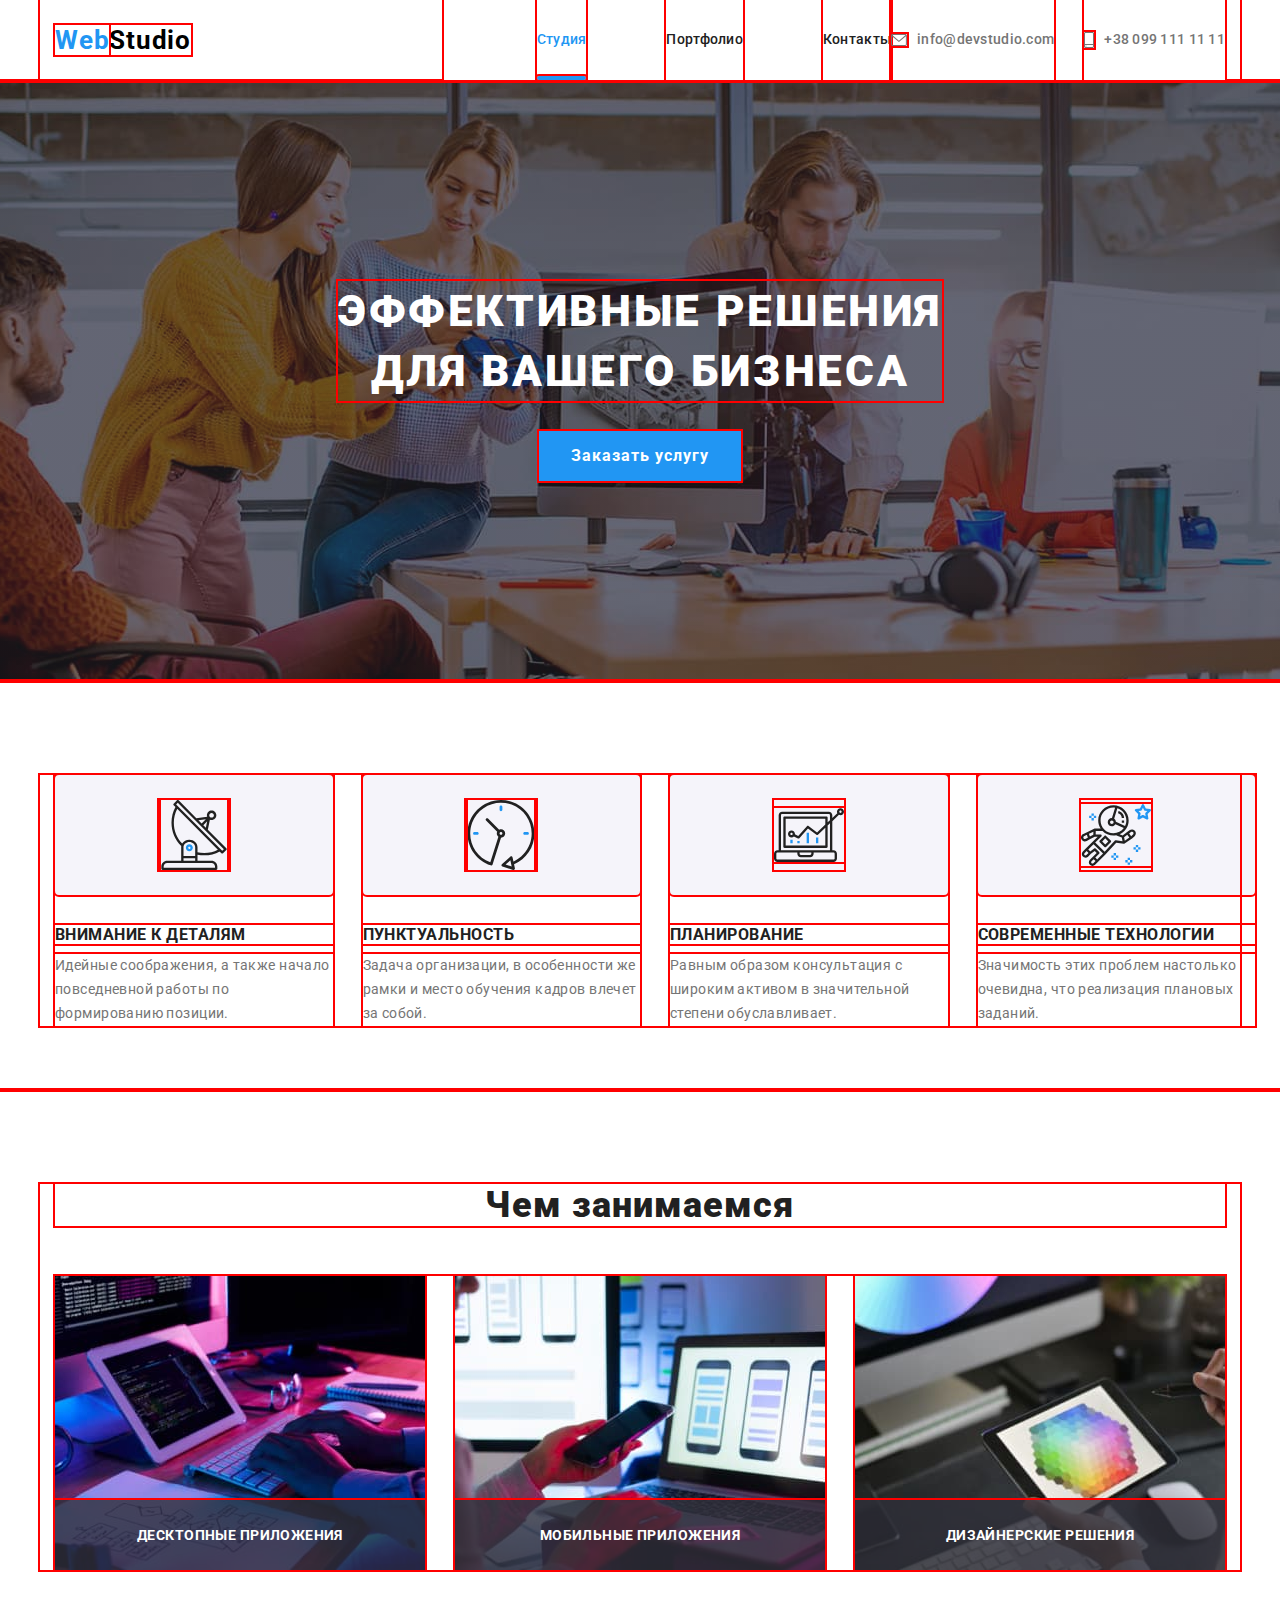
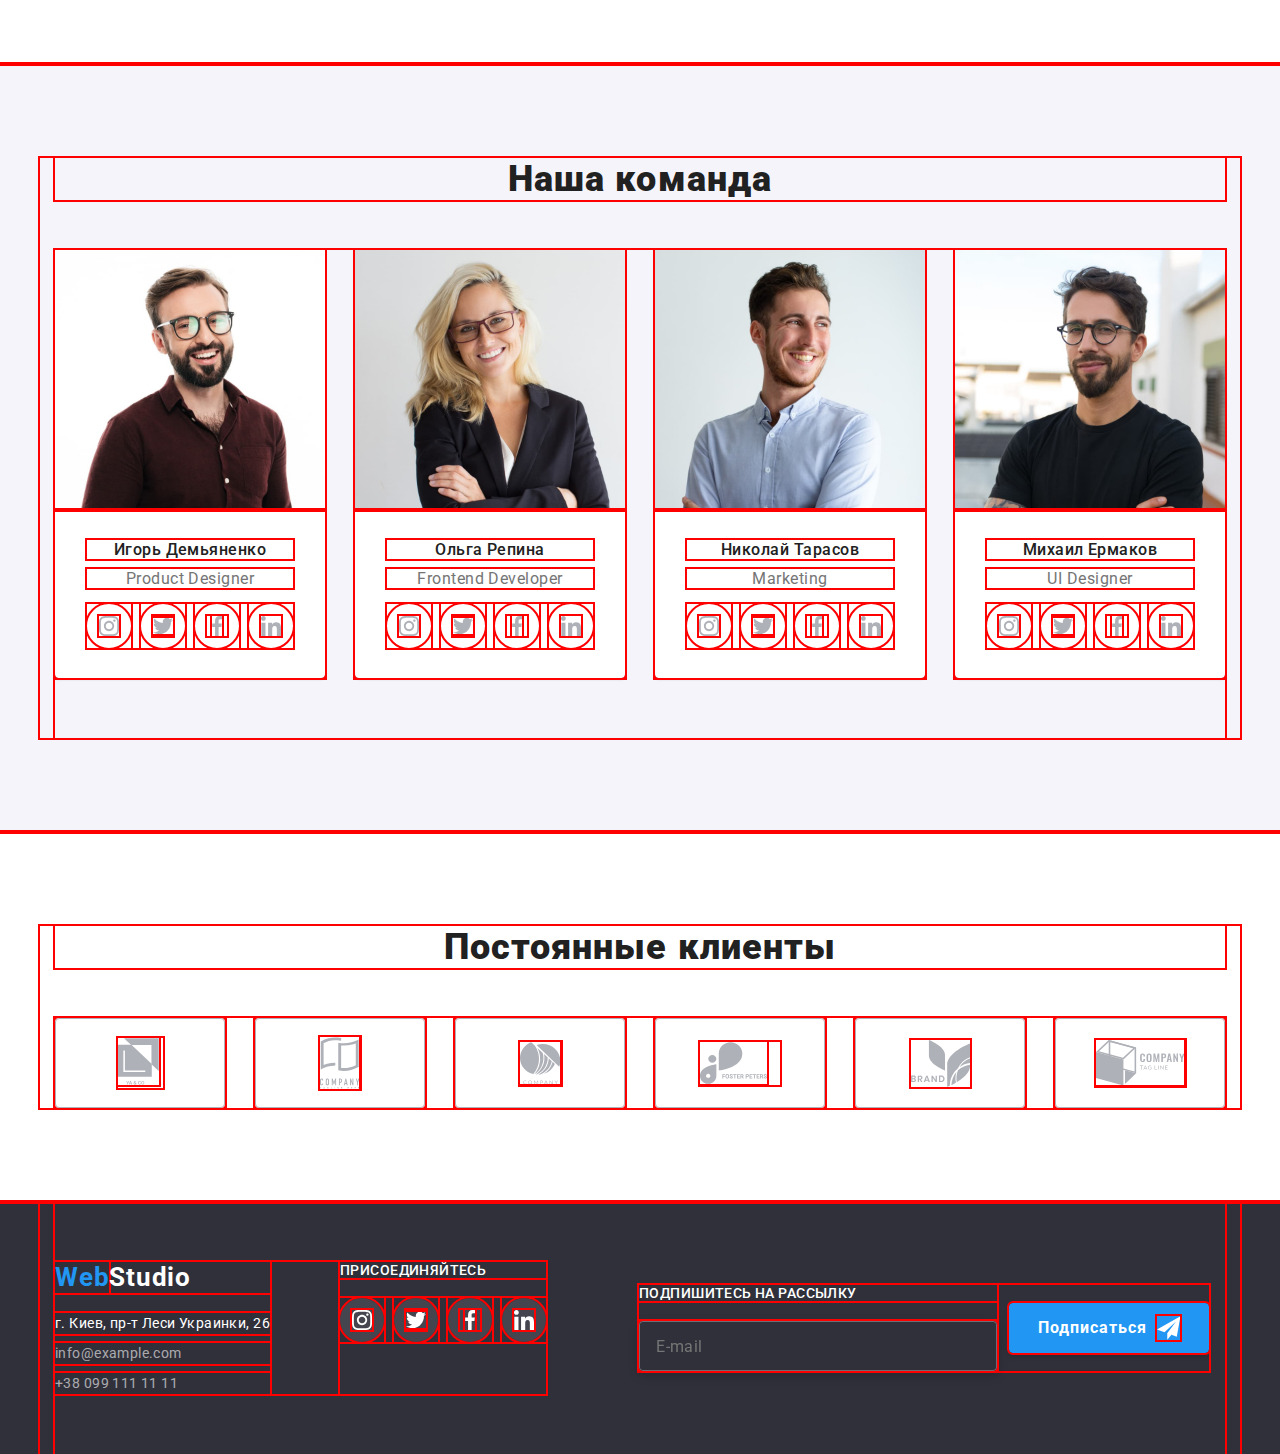
==== index.html @ 327e0f79 "добавляет разметку" ====
<!DOCTYPE html>
<html lang="ru">

<head>
    <meta charset="UTF-8" />
    <meta name="viewport" content="width=device-width, initial-scale=1.0" />
    <title lang="en">WebStudio</title>
    <link href="https://fonts.googleapis.com/css2?family=Roboto:wght@400;500;700;900&display=swap" rel="stylesheet">
    <link rel="stylesheet" href="https://cdnjs.cloudflare.com/ajax/libs/modern-normalize/1.0.0/modern-normalize.min.css">
    <link rel="stylesheet" href="./css/main.min.css">
</head>
 
<body>
    <!--шапка-->
    <header class="header">
            <nav class="container header-container">
                <a href="./index.html" class="link-logo"><span>Web</span>Studio</a>
                <button type="button" class="menu-button is-open" 
                aria-expanded="false" 
                aria-controls="header-menu" 
                data-menu-button >
                    <svg width="40" height="40" aria-label="Переключатель мобильного меню">               
                        <use class="icon-close" href="./images/sprite.svg#icon-close"></use>
                        <use class="icon-menu" href="./images/sprite.svg#icon-menu"></use>
                    </svg>  
                    
                </button>
                <div class="header-menu is-open" id="header-menu" data-menu>
                    <ul class="list menu site-nav">
                        <li class="menu-item"><a href="./index.html" class=" link  link-current">Студия</a></li>
                        <li class="menu-item"><a href="./portfolio.html" class="link menu-link">Портфолио</a></li>
                        <li class="menu-item"><a href="#contacts" class="link menu-link ">Контакты</a></li>
                    </ul>
                    
                    <ul class="list menu contacts-top">
                        <li class="menu-item">
                            <a href="mailto:info@devstudio.com" class="link menu-link link-contacts">
                                <svg class="svg-item" width="16" height="12">
                                    <use href="./images/sprite.svg#icon-envelope"></use>
                                </svg>
                                info@devstudio.com
                            </a>
                        </li>
                        <li class="menu-item">
                            <a href="tel:380991111111" class="link menu-link link-contacts">
                                <svg class="svg-item" width="10" height="16">
                                    <use href="./images/sprite.svg#icon-smartphone"></use>
                                </svg>
                                +38 099 111 11 11
                            </a>
                        </li>
                    </ul>
                </div>           
            </nav>        
   </header>

    <main>
        <!--герой-->
        
        <section class="hero overlay">
            <div class="container hero-box ">
                <h1 class="page-title no-margin">Эффективные решения <br />для вашего бизнеса</h1>
                <button  class="main-btn" type="button" data-modal-open>Заказать услугу</button>
            </div>    
        </section>
        

        <!--особенности-->
        <section class="benefits">
            <div class="container">
                <h2 class="visually-hidden">Преимущества</h2>
                <ul class="list menu-benefits ">
                    <li class="item">
                        <div class="icon">
                            <svg class="svg-item">
                                <use href="./images/sprite.svg#icon-antenna"></use>
                            </svg>
                        </div>
                        <h3 class="p-title no-margin">Внимание к деталям</h3>
                        <p class="text">
                            Идейные соображения, а также начало повседневной работы по
                            формированию позиции.
                        </p>
                    </li>
                    <li class="item">
                        <div class="icon">
                            <svg class="svg-item">
                                <use href="./images/sprite.svg#icon-clock"></use>
                            </svg>
                        </div>
                        <h3  class="p-title no-margin">Пунктуальность</h3>
                        <p class="text no-margin">
                            Задача организации, в особенности же рамки и место обучения кадров
                            влечет за собой.
                        </p>
                    </li>
                    <li class="item">
                        <div class="icon">
                            <svg class="svg-item">
                                <use href="./images/sprite.svg#icon-diagram"></use>
                            </svg>
                        </div>
                        <h3  class="p-title no-margin">Планирование</h3>
                        <p class="text no-margin">
                            Равным образом консультация с широким активом в значительной
                            степени обуславливает.
                        </p>
                    </li>
                    <li class="item">
                        <div class="icon">
                        <svg class="svg-item" width="70" height="70">
                            <use href="./images/sprite.svg#icon-astronaut"></use>
                        </svg>
                        </div>
                        <h3 class="p-title no-margin">Современные технологии</h3>
                        <p class="text no-margin">
                            Значимость этих проблем настолько очевидна, что реализация
                            плановых заданий.
                        </p>
                    </li>
                </ul>
            </div>
        </section>

        <!--Чем занимаемся-->
        <section class="about">
            <div class="container">
                <h2  class="section-tittle no-margin">Чем занимаемся</h2>
                <ul class="list menu menu-offers">                   
                    <li class="item">
                         <a class="link" href="">
                            
                        <img 
                          srcset=
                            "./images/about/img1.jpg 1x, 
                            ./images/about/img1@2x.jpg 2x, 
                            ./images/about/img1@3x.jpg 3x"

                            src="./images/about/img1.jpg"
                            alt="В руках мобильный телефон"
                            width="370"
                        />
                        <p class="description">Десктопные приложения</p>
                    </a>
                    
                    </li>
                    <li class="item">
                       <a class="link" href="">
                        <img 
                        srcset=
                            "./images/about/img2.jpg 1x, 
                            ./images/about/img2@2x.jpg 2x, 
                            ./images/about/img2@3x.jpg 3x"

                            src="./images/about/img2.jpg"
                            alt="В руках планшет"
                            width="370"
                        
                       />
                        <p class="description">Мобильные приложения</p>
                    </a>
                     
                    </li>
                    <li class="item">
                        <a class="link" href="">
                        <img 
                        srcset=
                            "./images/about/img3.jpg 1x, 
                            ./images/about/img3@2x.jpg 2x, 
                            ./images/about/img3@3x.jpg 3x"

                            src="./images/about/img3.jpg"
                            alt="За клавиатурой"
                            width="370"
                     />
                        <p class="description">Дизайнерские решения</p>
                    </a>
                     
                    </li>
                </ul>
            </div>   
        </section>

        <!--Наша команда-->
        <section class="team">
            <div class="container">
                <h2 class="section-tittle no-margin">Наша команда</h2>
                <ul class="list menu-team">                   
                    <li class="team-card">
                        <img class="team-image"
                         srcset=
                            "./images/team/pd.jpg 1x, 
                            ./images/team/pd@2x.jpg 2x, 
                            ./images/team/pd@3x.jpg 3x"

                            src="./images/team/pd.jpg"
                            alt="Игорь Демьяненко"
                    
                        />
                        <div class="info">
                            <h3  class="p-title no-margin">Игорь Демьяненко</h3>
                            <p lang="en" class="text no-margin">Product Designer</p>
                            <ul class="social-list list">
                                <li class="item">
                                    <a class="link social-link light" href="https://www.instagram.com/" aria-label="Instagram">
                                        <span class="visually-hidden">Instagram</span>
                                        <svg class="social-icon">
                                            <use href="./images/sprite.svg#icon-instagram"></use>
                                        </svg>
                                    </a>
                                </li>
                                <li class="item">
                                    <a class="link social-link light" href="https://twitter.com/" aria-label="Twitter">
                                        <span class="visually-hidden">Twitter</span>
                                        <svg class="social-icon">
                                            <use href="./images/sprite.svg#icon-twitter"></use>
                                        </svg>
                                    </a>
                                </li>
                                <li class="item">
                                    <a class="link social-link light" href="https://facebook.com/" aria-label="Facebook">
                                        <span class="visually-hidden">Facebook</span>
                                        <svg class="social-icon">
                                            <use href="./images/sprite.svg#icon-facebook"></use>
                                        </svg>
                                    </a>
                                </li>
                                <li class="item">
                                    <a class="link social-link light" href="https://www.linkedin.com/" aria-label="LinkedIn">
                                        <span class="visually-hidden">LinkedIn</span>
                                        <svg class="social-icon">
                                            <use href="./images/sprite.svg#icon-linkedin"></use>
                                        </svg>
                                    </a>
                                </li>
                            </ul>   
                        </div>
                    </li>
                
                    <li class="team-card">
                        <img class="team-image"
                         srcset=
                            "./images/team/fd.jpg 1x, 
                            ./images/team/fd@2x.jpg 2x, 
                            ./images/team/fd@3x.jpg 3x"

                            src="./images/team/fd.jpg"
                            alt="Ольга Репина"
                       />
                        <div class="info">
                            <h3  class="p-title no-margin">Ольга Репина</h3>
                            <p lang="en" class="text no-margin">Frontend Developer</p>
                            <ul class="social-list list">
                                <li class="item">
                                    <a class="link social-link light" href="https://www.instagram.com/" aria-label="Instagram">
                                        <span class="visually-hidden">Instagram</span>
                                        <svg class="social-icon">
                                            <use href="./images/sprite.svg#icon-instagram"></use>
                                        </svg>
                                    </a>
                                </li>
                                <li class="item">
                                    <a class="link social-link light" href="https://twitter.com/" aria-label="Twitter">
                                        <span class="visually-hidden">Twitter</span>
                                        <svg class="social-icon">
                                            <use href="./images/sprite.svg#icon-twitter"></use>
                                        </svg>
                                    </a>
                                </li>
                                <li class="item">
                                    <a class="link social-link light" href="https://facebook.com/" aria-label="Facebook">
                                        <span class="visually-hidden">Facebook</span>
                                        <svg class="social-icon">
                                            <use href="./images/sprite.svg#icon-facebook"></use>
                                        </svg>
                                    </a>
                                </li>
                                <li class="item">
                                    <a class="link social-link light" href="https://www.linkedin.com/" aria-label="LinkedIn">
                                        <span class="visually-hidden">LinkedIn</span>
                                        <svg class="social-icon">
                                            <use href="./images/sprite.svg#icon-linkedin"></use>
                                        </svg>
                                    </a>
                                </li>
                            </ul>   
                        </div>
                    </li>
                
                    <li class="team-card">
                        <img class="team-image"
                        srcset=
                            "./images/team/market.jpg 1x, 
                            ./images/team/market@2x.jpg 2x, 
                            ./images/team/market@3x.jpg 3x"

                            src="./images/team/market.jpg"
                            alt="Николай Тарасов"
                        />
                        <div class="info">
                            <h3 class="p-title no-margin">Николай Тарасов</h3>
                            <p lang="en" class="text no-margin">Marketing</p>
                            <ul class="social-list list">
                                <li class="item">
                                    <a class="link social-link light" href="https://www.instagram.com/" aria-label="Instagram">
                                        <span class="visually-hidden">Instagram</span>
                                        <svg class="social-icon">
                                            <use href="./images/sprite.svg#icon-instagram"></use>
                                        </svg>
                                    </a>
                                </li>
                                <li class="item">
                                    <a class="link social-link light" href="https://twitter.com/" aria-label="Twitter">
                                        <span class="visually-hidden">Twitter</span>
                                        <svg class="social-icon">
                                            <use href="./images/sprite.svg#icon-twitter"></use>
                                        </svg>
                                    </a>
                                </li>
                                <li class="item">
                                    <a class="link social-link light" href="https://facebook.com/" aria-label="Facebook">
                                        <span class="visually-hidden">Facebook</span>
                                        <svg class="social-icon">
                                            <use href="./images/sprite.svg#icon-facebook"></use>
                                        </svg>
                                    </a>
                                </li>
                                <li class="item">
                                    <a class="link social-link light" href="https://www.linkedin.com/" aria-label="LinkedIn">
                                        <span class="visually-hidden">LinkedIn</span>
                                        <svg class="social-icon">
                                            <use href="./images/sprite.svg#icon-linkedin"></use>
                                        </svg>
                                    </a>
                                </li>
                            </ul>   
                        </div>
                    </li>
                
                    <li class="team-card">                   
                        <img class="team-image" 
                         srcset=
                            "./images/team/ui.jpg 1x, 
                            ./images/team/ui@2x.jpg 2x, 
                            ./images/team/ui@3x.jpg 3x"

                            src="./images/team/ui.jpg"
                            alt="Михаил Ермаков"
                        />
                        <div class="info">
                            <h3 class="p-title no-margin">Михаил Ермаков</h3>
                            <p lang="en" class="text no-margin">UI Designer</p>
                           <ul class="social-list list">
                                <li class="item">
                                    <a class="link social-link light" href="https://www.instagram.com/" aria-label="Instagram">
                                        <span class="visually-hidden">Instagram</span>
                                        <svg class="social-icon">
                                            <use href="./images/sprite.svg#icon-instagram"></use>
                                        </svg>
                                    </a>
                                </li>
                                <li class="item">
                                    <a class="link social-link light" href="https://twitter.com/" aria-label="Twitter">
                                        <span class="visually-hidden">Twitter</span>
                                        <svg class="social-icon">
                                            <use href="./images/sprite.svg#icon-twitter"></use>
                                        </svg>
                                    </a>
                                </li>
                                <li class="item">
                                    <a class="link social-link light" href="https://facebook.com/" aria-label="Facebook">
                                        <span class="visually-hidden">Facebook</span>
                                        <svg class="social-icon">
                                            <use href="./images/sprite.svg#icon-facebook"></use>
                                        </svg>
                                    </a>
                                </li>
                                <li class="item">
                                    <a class="link social-link light" href="https://www.linkedin.com/" aria-label="LinkedIn">
                                        <span class="visually-hidden">LinkedIn</span>
                                        <svg class="social-icon">
                                            <use href="./images/sprite.svg#icon-linkedin"></use>
                                        </svg>
                                    </a>
                                </li>
                            </ul>        
                        </div>                           
                    </li>
                </ul>
            </div>    
        </section>

        <!--постоянные клиенты-->
        <section class="section clients">
            <div class="container">
                <h2 class="section-tittle">Постоянные клиенты</h2>
        
                <ul class="clients-list list">
                    <li class="item">
                        <a class="link company-link" href="https://www.google.com/" aria-label="Company YA & CO">
                            <span class="visually-hidden">YA & CO</span>
                            <svg class="company-icon" width="45" height="50">
                                <use href="./images/sprite.svg#icon-logo-company1"></use>
                            </svg>
                        </a>
                    </li>
                    <li class="item">
                        <a class="link company-link" href="https://www.google.com/" aria-label="Company TAGLINE HERE">
                            <span class="visually-hidden">TAGLINE HERE</span>
                            <svg class="company-icon" width="40" height="52">
                                <use href="./images/sprite.svg#icon-logo-company2"></use>
                            </svg>
                        </a>
                    </li>
                    <li class="item">
                        <a class="link company-link" href="https://www.google.com/" aria-label="Company COMPANY">
                            <span class="visually-hidden">COMPANY</span>
                            <svg class="company-icon" width="41" height="43">
                                <use href="./images/sprite.svg#icon-logo-company3"></use>
                            </svg>
                        </a>
                    </li>
                    <li class="item">
                        <a class="link company-link" href="https://www.google.com/" aria-label="Company FOSTER PETERS">
                            <span class="visually-hidden">FOSTER PETERS</span>
                            <svg class="company-icon" width="80" height="43">
                                <use href="./images/sprite.svg#icon-logo-company4"></use>
                            </svg>
                        </a>
                    </li>
                    <li class="item">
                        <a class="link company-link" href="https://www.google.com/" aria-label="Company BRAND">
                            <span class="visually-hidden">BRAND</span>
                            <svg class="company-icon" width="59" height="47">
                                <use href="./images/sprite.svg#icon-logo-company5"></use>
                            </svg>
                        </a>
                    </li>
                    <li class="item">
                        <a class="link company-link" href="https://www.google.com/" aria-label="Company TAGLINE">
                            <span class="visually-hidden">TAGLINE</span>
                            <svg class="company-icon" width="89" height="46">
                                <use href="./images/sprite.svg#icon-logo-company6"></use>
                            </svg>
                        </a>
                    </li>
                </ul>
            </div>
        </section>
    </main>

    <!--футер-->
    <!-- <a href="./index.html"class="link">WebStudio"</a> -->
    <footer class="footer">
        <div class="container">
            <div class="flex-footer">
                <div class="footer-tablet">
                    <div class="footer-left">
                        <a href="./index.html" class="link-logo inverse "><span>Web</span>Studio</a>
                        <address id="contacts">
                            <ul class="page-futer link list">
                                <li class="item item-link white-link ">
                                    <a href="https://goo.gl/maps/ifoA3qWjALRfbkiX9" target="_blank" rel="noopener noreferer"
                                        class="link">г.
                                        Киев,
                                        пр-т Леси Украинки, 26</a>
                                </li>
                                <li class=" item item-link">
                                    <a class="contacts link" href="mailto:info@example.com">info@example.com</a>
                                </li>
                                <li class=" item item-link">
                                    <a class="contacts link" href="tel:380991111111">+38 099 111 11 11</a>
                                </li>
                            </ul>
                        </address>
                    </div>
                    <div class="center-footer">
                        <h2 class="title">Присоединяйтесь</h2>
                        <ul class="social-list list">
                            <li class="item">
                                <a class="link social-link dark" href="https://www.instagram.com/" aria-label="Instagram">
                                    <span class="visually-hidden">Instagram</span>
                                    <svg class="social-icon">
                                        <use href="./images/sprite.svg#icon-instagram"></use>
                                    </svg>
                                </a>
                            </li>
                            <li class="item">
                                <a class="link social-link dark" href="https://twitter.com/" aria-label="Twitter">
                                    <span class="visually-hidden">Twitter</span>
                                    <svg class="social-icon">
                                        <use href="./images/sprite.svg#icon-twitter"></use>
                                    </svg>
                                </a>
                            </li>
                            <li class="item">
                                <a class="link social-link dark" href="https://facebook.com/" aria-label="Facebook">
                                    <span class="visually-hidden">Facebook</span>
                                    <svg class="social-icon">
                                        <use href="./images/sprite.svg#icon-facebook"></use>
                                    </svg>
                                </a>
                            </li>
                            <li class="item">
                                <a class="link social-link dark" href="https://www.linkedin.com/" aria-label="LinkedIn">
                                    <span class="visually-hidden">LinkedIn</span>
                                    <svg class="social-icon">
                                        <use href="./images/sprite.svg#icon-linkedin"></use>
                                    </svg>
                                </a>
                            </li>
                        </ul>
                    </div>
                </div>
    
                <div class="footer-right">
                   <div class="footer-right-flax">
                         <h2 class="title">Подпишитесь на рассылку</h2>
                        <label class="form-field-footer">
                            <input class="footer-input" type="email" name="email" placeholder="E-mail">
                        </label>
                   </div>
                   
    
                    <button class="footer-button" type="submit">Подписаться
                        <svg class="footer-icon" width="24" height="24">
                            <use href="./images/sprite.svg#icon-send"></use>
                        </svg>
                    </button>
    
                </div>
            </div>
        </div>
    </footer>

    <div class="backdrop is-hidden" data-modal>
        <div class="modal">
            <b class="modal-header">Оставьте свои данные, мы вам перезвоним</b>
            <form class="form">
                <label class="form-field">
                    <input class="input" type="text"  name="person" placeholder=" "  pattern="^[А-Яа-яЁё\s]+$" required>
                    <span class="caption">Имя</span>
                    <svg class="icon" width="18" height="18">
                        <use href="./images/sprite.svg#icon-person-black"></use>                       
                    </svg>
                </label>

                <label class="form-field">
                    <input class="input" type="tel" name="telephone" placeholder=" " pattern="[0-9]{10}" required>
                    <span class="caption">Телефон</span>
                    <svg class="icon" width="18" height="18">
                        <use href="./images/sprite.svg#icon-phone-black"></use>
                    </svg>
                </label>

                <label class="form-field">
                    <input class="input" type="email" name="mail" placeholder=" " required>
                    <span class="caption">Почта</span>
                    <svg class="icon" width="18" height="18">
                        <use href="./images/sprite.svg#icon-email-black"></use>
                    </svg>
                </label>

                <label class="form-field-area">
                    <textarea class="input" name="comment" placeholder=" " rows="5" ></textarea>
                   <span class="caption">Комментарий</span>
                </label>

                <label class="field-checkbox">
                    <input class="checkbox visually-hidden" type="checkbox" name="policy">
                    <span class="checkbox-icon"></span>
                    <span class="checkbox-caption">Соглашаюсь с рассылкой и принимаю
                        <a class="link-policy" href="">Условия договора</a>
                    </span>
                </label>

                <button class="submit-button" type="submit">Отправить</button>
            </form>


            <button class="modal-button" type="button" data-modal-close>
                <svg width="18" height="18">
                    <use href="./images/sprite.svg#icon-close-modal"></use>
                </svg>   
            </button>
        </div>
    </div>
<script src="./js/modal.js"></script>
<script src="./js/menu.js"></script>
</body>

</html>
---- css/main.min.css ----
.hero-box,.menu-benefits .icon,.clients-list .company-link,.social-list .social-link{display:flex;align-items:center}@font-face{font-family:"Raleway";font-style:normal;font-weight:400;src:url("../fonts/raleway-v18-latin/raleway-v18-latin-regular.eot");src:local(""),url("../fonts/raleway-v18-latin/raleway-v18-latin-regular.eot?#iefix") format("embedded-opentype"),url("../fonts/raleway-v18-latin/raleway-v18-latin-regular.woff2") format("woff2"),url("../fonts/raleway-v18-latin/raleway-v18-latin-regular.woff") format("woff"),url("../fonts/raleway-v18-latin/raleway-v18-latin-regular.ttf") format("truetype"),url("../fonts/raleway-v18-latin/raleway-v18-latin-regular.svg#Raleway") format("svg")}@font-face{font-family:"Raleway";font-style:normal;font-weight:700;src:url("../fonts/raleway-v18-latin/raleway-v18-latin-700.eot");src:local(""),url("../fonts/raleway-v18-latin/raleway-v18-latin-700.eot?#iefix") format("embedded-opentype"),url("../fonts/raleway-v18-latin/raleway-v18-latin-700.woff2") format("woff2"),url("../fonts/raleway-v18-latin/raleway-v18-latin-700.woff") format("woff"),url("../fonts/raleway-v18-latin/raleway-v18-latin-700.ttf") format("truetype"),url("../fonts/raleway-v18-latin/raleway-v18-latin-700.svg#Raleway") format("svg")}html{box-sizing:border-box}*,::after,::before{box-sizing:inherit;outline:2px solid red}body{font-family:"Roboto", sans-serif;font-size:14px;font-weight:400;line-height:1.71;letter-spacing:.03em}img{display:block;max-width:100%;height:auto}.no-margin{margin-top:0}.text{margin:0}.container{width:100%;padding-left:15px;padding-right:15px;margin-right:auto;margin-left:auto}@media screen and (min-width: 480px){.container{width:480px}}@media screen and (min-width: 768px){.container{width:768px}}@media screen and (min-width: 1200px){.container{width:1200px}}.item{display:block}@media screen and (min-width: 768px){.navigate,.header-container,.social-list,.menu-item{display:flex;align-items:center}}@media screen and (max-width: 1199px){.about,.benefits,.team,.section-portfolio,.clients{padding-top:60px}}@media screen and (min-width: 1200px){.about,.benefits,.team,.section-portfolio,.clients{padding-top:94px}}@media screen and (max-width: 1199px){.section-portfolio,.clients,.about,.benefits{padding-bottom:60px}}@media screen and (min-width: 1200px){.section-portfolio,.clients,.about,.benefits{padding-bottom:94px}}.visually-hidden{position:absolute;clip:rect(1px 1px 1px 1px);clip:rect(1px, 1px, 1px, 1px);padding:0;border:0;height:1px;width:1px;margin:-1px;overflow:hidden}.section-tittle{margin-top:0;font-family:"Roboto",sans-serif;color:#212121}@media screen and (max-width: 1199px){.section-tittle{margin-bottom:30px;font-family:"Roboto",sans-serif;font-weight:700;font-size:28px;line-height:1.178;text-align:center;letter-spacing:0.03em}}@media screen and (min-width: 1200px){.section-tittle{margin-bottom:50px;font-weight:900;font-size:36px;line-height:1.17;text-align:center;letter-spacing:0.03em}}.btn{display:inline-block;border:0px solid transparent;border-radius:4px;padding:6px 22px;font-weight:500;font-size:16px;line-height:1.63;text-align:center;letter-spacing:0.03em;color:#212121;background-color:#f5f4fa;cursor:pointer;transition:color 250ms cubic-bezier(0.4, 0, 0.2, 1),background-color 250ms cubic-bezier(0.4, 0, 0.2, 1)}.btn:hover,.btn:focus,.btn:active{display:inline-block;border:0px solid transparent;border-radius:4px;border:none;outline:none;box-shadow:none;padding:6px 22px;font-weight:500;font-size:16px;line-height:1.62;text-align:center;letter-spacing:0.03em;color:#fff;background-color:#2196f3}.main-btn{display:inline-block;text-align:center;border:0px solid transparent;margin-top:0;margin-bottom:0;padding:10px 32px;font-size:16px;font-weight:700;line-height:1.875;letter-spacing:0.06em;background-color:#2196f3;color:#fff;cursor:pointer}.main-btn:hover,.main-btn:focus,.main-btn:active{border:none;box-shadow:none;background-color:#fff;color:#2196f3}.footer-button{display:inline-flex;max-width:200px;padding:10px 29px;font-weight:700;font-size:16px;line-height:1.88;align-items:center;text-align:center;letter-spacing:0.06em;font-weight:bold;color:#fff;background:#2196f3;box-shadow:0px 4px 4px rgba(0,0,0,0.15);border-radius:4px;border:none;cursor:pointer}@media screen and (max-width: 1199px){.footer-button{margin-top:20px}}@media screen and (min-width: 1200px){.footer-button{margin-left:12px}}.footer-button:focus{background-color:#fff;color:#2196f3}.footer-button:focus .footer-icon{fill:#2196f3}.menu-button{display:inline-flex;margin:10px, 0;padding:0;border:none;background-color:transparent}.menu-button .icon-close{display:none}.menu-button.is-open .icon-close{display:block}.menu-button.is-open .icon-menu{display:none}@media screen and (min-width: 768px){.menu-button{display:none}}.link-logo{font-family:"Roboto",sans-serif;color:#000}@media screen and (min-width: 1200px){.link-logo{font-size:26px;font-weight:700;line-height:1.19;letter-spacing:.03em}}@media screen and (max-width: 1199px){.link-logo{font-weight:700;font-size:24px;line-height:1.166;letter-spacing:0.03em}}.link-logo.inverse{display:flex;margin-bottom:20px;text-align:center;color:#fff}.link-logo>span{color:#2196f3}.link,.link-logo{display:block;color:inherit;text-decoration:none;transition:color 250ms cubic-bezier(0.4, 0, 0.2, 1),fill 250ms cubic-bezier(0.4, 0, 0.2, 1)}.link:hover,.link:focus{color:#2196f3}.link-contacts:hover,.link-contacts:focus{color:#2196f3;fill:#2196f3}@media screen and (min-width: 768px) and (max-width: 1199px){.contacts-top .menu-link{padding:0;font-size:12px}}.contacts-top .link{display:flex;justify-content:center;align-items:center;transition:color 250ms cubic-bezier(0.4, 0, 0.2, 1),fill 250ms cubic-bezier(0.4, 0, 0.2, 1)}.menu-link{display:block;font-family:"Roboto", sans-serif;font-size:14px;font-weight:500;line-height:1.14;letter-spacing:.02em;color:#212121}@media screen and (min-width: 768px) and (max-width: 1199px){.menu-link{font-size:14px;line-height:1.14}}@media screen and (max-width: 767px){.menu-link{font-weight:500;font-size:18px;line-height:1.166;letter-spacing:0.02em}}@media screen and (min-width: 768px){.menu-link{padding-top:32px;padding-bottom:32px}}.link-contacts{color:#757575;fill:#757575}.menu-link .header-container{display:inline-flex;align-items:center}.site-nav .link-current{position:relative;display:inline-block;padding-bottom:8px;font-family:"Roboto", sans-serif;font-size:14px;font-weight:500;line-height:1.14;letter-spacing:.02em;color:#2196f3;text-decoration:none}@media screen and (max-width: 767px){.site-nav .link-current{font-weight:500;font-size:18px;line-height:1.166;letter-spacing:0.02em}}@media screen and (min-width: 768px){.site-nav .link-current{padding-top:32px;padding-bottom:32px}}.site-nav .link-current::after{content:"";position:absolute;display:inline-block;width:100%;height:4px;border-radius:2px;left:0;bottom:0;background-color:#2196f3}.social-link.light:hover{fill:#fff;background-color:#2196f3}.social-list .social-link.dark{justify-content:center;fill:#fff;background-color:rgba(255,255,255,0.1)}.social-link.dark:hover{background-color:#2196f3}@media screen and (max-width: 767px){.page-futer .item-link{font-weight:500;font-size:14px;line-height:1.71;text-align:center;letter-spacing:0.03em;font-style:normal}}.form-field{display:block;position:relative;background-color:transparent;margin-bottom:28px;font-weight:400;font-size:12px;line-height:1.17;letter-spacing:0.01em}.form-field .icon{position:absolute;display:inline-block;top:50%;left:0;fill:#212121;transform:translate(15px, -50%)}.form-field:focus-within .input ~ .icon{fill:#2196f3}.form-field .caption{position:absolute;top:50%;left:0;color:var(--primary-text-color);transform:translate(42px, -50%);transition:transform 250ms cubic-bezier(0.4, 0, 0.2, 1)}.form-field .input{display:block;width:100%;padding:12px 12px 12px 42px;font-weight:400;font-size:12px;line-height:1.17;letter-spacing:0.01em;border:1px solid rgba(33,33,33,0.2);border-radius:4px}.form-field:focus-within .input+.caption{color:#2196f3;transform:translate(0px, -38px)}.form-field .input:not(:placeholder-shown) ~ .caption{transform:translate(0px, -38px)}.form-field:focus-within .input,.form-field-area:focus-within .input{border:1px solid #2196f3;outline-width:0px;border-radius:4px}.form-field-area{display:block;position:relative;margin-bottom:20px;line-height:1.17;letter-spacing:0.01em;font-weight:400;font-size:12px}.form-field-area .caption{position:absolute;top:0;left:0;color:var(--primary-text-color);transform:translate(16px, 100%);transition:transform 250ms cubic-bezier(0.4, 0, 0.2, 1)}.form-field-area .input{padding:12px 16px;width:100%;height:120px;letter-spacing:0.01em;font-weight:400;font-size:12px;border:1px solid rgba(33,33,33,0.2);border-radius:4px;resize:none}.form-field-area:focus-within>.caption{color:#2196f3;transform:translate(0px, -18px)}.form-field-area .input:not(:placeholder-shown) ~ .caption{transform:translate(0px, -18px)}.field-checkbox{display:block;position:relative;text-align:end}@media screen and (min-width: 1200px){.field-checkbox{text-align:center}}.field-checkbox .checkbox-caption{font-size:12px}.checkbox-icon::before{position:absolute;top:4px;left:0px;display:inline-block;content:"";width:16px;height:15px;background-size:16px;background-position:left;background-repeat:no-repeat;background-color:transparent;background-image:url(../images/Vector-policy.svg)}@media screen and (min-width: 1200px){.checkbox-icon::before{left:7px}}.checkbox:checked+.checkbox-icon::before{background-image:url(../images/icon-check.svg)}.link-policy{border-bottom:1px solid #2196f3;color:#2196f3;text-decoration:none}.submit-button{border:none;margin-left:auto;margin-right:auto;margin-top:30px;padding:10px 55px;font-weight:700;font-size:16px;line-height:1.88;display:flex;align-items:center;text-align:center;letter-spacing:0.06em;color:#fff;background:#2196f3;box-shadow:0px 4px 4px rgba(0,0,0,0.15);border-radius:4px;cursor:pointer}.submit-button:hover{color:#2196f3;background-color:#fff}.form-field-footer{display:inline-flex}.footer-input{width:100%;width:358px;height:50px;padding-left:16px;border:1px solid rgba(255,255,255,0.3);box-sizing:border-box;filter:drop-shadow(0px 4px 4px rgba(0,0,0,0.15));border-radius:4px;background-color:#2f303a;font-weight:400;font-size:16px;line-height:1.25;letter-spacing:0.03em;color:rgba(255,255,255,0.6)}.backdrop{position:fixed;top:0;left:0;width:100%;height:100%;background:rgba(0,0,0,0.2)}@media screen and (max-width: 767px){.backdrop{padding:15px;overflow-y:scroll}}@media screen and (min-width: 768px){.backdrop{opacity:1;transition:opacity 250ms cubic-bezier(0.4, 0, 0.2, 1)}}@media screen and (max-width: 767px){.is-hidden{display:none}}@media screen and (min-width: 768px){.is-hidden{opacity:0;pointer-events:none;visibility:hidden}}@media screen and (min-width: 768px){.backdrop.is-hidden .modal{opacity:0;transform:translate(-50%, -50%) scale(0.2) rotate(180deg)}}.modal{position:relative;max-width:450px;width:100%;padding:40px;display:flex;flex-direction:column;box-shadow:0px 1px 3px rgba(0,0,0,0.12),0px 1px 1px rgba(0,0,0,0.14),0px 2px 1px rgba(0,0,0,0.2);border-radius:4px;background-color:#fff}@media screen and (min-width: 768px){.modal{position:absolute;top:50%;left:50%}}@media screen and (min-width: 1200px){.modal{max-width:528px;width:100%;opacity:1;transform:translate(-50%, -50%) scale(1) rotate(0deg);transition:transform,opacity 250ms,250ms cubic-bezier(0.4, 0, 0.2, 1)}}@media screen and (min-width: 768px) and (max-width: 1199px){.modal{max-width:450px;width:100%;opacity:1;transform:translate(-50%, -50%) scale(1) rotate(0deg);transition:transform,opacity 250ms,250ms cubic-bezier(0.4, 0, 0.2, 1)}}.modal .modal-button{position:absolute;display:inline-flex;justify-content:center;align-items:center;width:30px;height:30px;padding:0;margin:0;border:none;border-radius:50%;right:8px;top:8px;background-color:#fff;border:1px solid rgba(0,0,0,0.1);cursor:pointer}.modal-button:hover,.modal-button:focus,.modal-button:active{border:none;box-shadow:none;fill:#2196f3}.modal-header{display:block;margin-bottom:30px;font-weight:700;font-size:20px;line-height:1.15;text-align:center;color:#212121}.header{border-bottom:1px solid #ececec;background-color:var(--dark-bg)}.list{list-style:none;margin:0;padding:0}@media screen and (min-width: 768px){.menu{display:inline-flex}}.menu-item .svg-item{margin-right:10px;fill:inherit}@media screen and (max-width: 767px){.header-menu{display:none}}@media screen and (min-width: 1200px){.header-menu .menu-item:not(:last-child){margin-right:30px}}@media screen and (max-width: 767px){.site-nav{border-top:1px solid #ececec;padding-top:60px;padding-bottom:60px;font-size:18px;line-height:1.166}.site-nav .menu-item:not(:last-child){margin-bottom:40px}}@media screen and (min-width: 768px) and (max-width: 1199px){.site-nav{margin-left:88px}.site-nav .menu-item+.menu-item{margin-left:50px}}@media screen and (min-width: 1200px){.site-nav{margin-left:93px}.site-nav .menu-item+.menu-item{margin-left:50px}}.page-futer>.white-link{color:#fff}.social-list .social-icon{width:20px;height:20px}@media screen and (max-width: 767px){.contacts-top{padding-bottom:60px;font-size:18px;line-height:1.166;color:#757575}.contacts-top .menu-item:not(:last-child){margin-bottom:16px}}@media screen and (min-width: 1200px){.contacts-top{justify-content:end;display:flex}}@media screen and (min-width: 768px) and (max-width: 1199px){.contacts-top{flex-direction:column;margin-left:84px;margin-top:21px;margin-bottom:21px}}@media screen and (min-width: 768px) and (max-width: 1199px){.contacts-top .menu-item+.menu-item{margin-top:10px}}.header-container{position:relative;display:flex;align-items:center;justify-content:space-between}.header-menu{background-color:#fff}@media screen and (max-width: 767px){.header-menu{display:none;position:absolute;top:100%;left:0;width:100%;text-align:center}.header-menu.is-open{display:block}}@media screen and (min-width: 768px){.header-menu{display:flex;justify-content:space-between;align-items:center}}.hero{max-width:1600px}.hero-box{width:100%;flex-direction:column;justify-content:center;text-align:center}@media screen and (max-width: 767px){.hero-box{padding-top:118px;padding-bottom:118px}}@media screen and (min-width: 768px){.hero-box{padding-top:200px;padding-bottom:200px}}.hero.overlay{max-width:1600px;height:400px;margin-left:auto;margin-right:auto;background-position:center;background-size:cover;background-repeat:no-repeat}@media screen and (min-width: 768px){.hero.overlay{height:600px}}@media screen and (max-width: 767px){.hero.overlay{background-image:linear-gradient(to right, rgba(47,48,58,0.4), rgba(47,48,58,0.4)),url("/images/hero/mobile/img-hero.jpg")}}@media screen and (max-width: 767px) and (min-device-pixel-ratio: 2), screen and (max-width: 767px) and (min-resolution: 192dpi), screen and (max-width: 767px) and (min-resolution: 2dppx){.hero.overlay{background-image:linear-gradient(to right, rgba(47,48,58,0.4), rgba(47,48,58,0.4)),url("/images/hero/mobile/img-hero@2x.jpg")}}@media screen and (max-width: 767px) and (min-device-pixel-ratio: 3), screen and (max-width: 767px) and (min-resolution: 288dpi), screen and (max-width: 767px) and (min-resolution: 3dppx){.hero.overlay{background-image:linear-gradient(to right, rgba(47,48,58,0.4), rgba(47,48,58,0.4)),url("/images/hero/mobile/img-hero@3x.jpg")}}@media screen and (min-width: 768px){.hero.overlay{background-image:linear-gradient(to right, rgba(47,48,58,0.4), rgba(47,48,58,0.4)),url("/images/hero/tablet/img-hero.jpg")}}@media screen and (min-width: 768px) and (min-device-pixel-ratio: 2), screen and (min-width: 768px) and (min-resolution: 192dpi), screen and (min-width: 768px) and (min-resolution: 2dppx){.hero.overlay{background-image:linear-gradient(to right, rgba(47,48,58,0.4), rgba(47,48,58,0.4)),url("/images/hero/tablet/img-hero@2x.jpg")}}@media screen and (min-width: 768px) and (min-device-pixel-ratio: 3), screen and (min-width: 768px) and (min-resolution: 288dpi), screen and (min-width: 768px) and (min-resolution: 3dppx){.hero.overlay{background-image:linear-gradient(to right, rgba(47,48,58,0.4), rgba(47,48,58,0.4)),url("/images/hero/tablet/img-hero@3x.jpg")}}@media screen and (min-width: 1200px){.hero.overlay{background-image:linear-gradient(to right, rgba(47,48,58,0.4), rgba(47,48,58,0.4)),url("/images/hero/desktop/img-hero.jpg")}}@media screen and (min-width: 1200px) and (min-device-pixel-ratio: 2), screen and (min-width: 1200px) and (min-resolution: 192dpi), screen and (min-width: 1200px) and (min-resolution: 2dppx){.hero.overlay{background-image:linear-gradient(to right, rgba(47,48,58,0.4), rgba(47,48,58,0.4)),url("/images/hero/desktop/Img-hero@2x.jpg")}}@media screen and (min-width: 1200px) and (min-device-pixel-ratio: 3), screen and (min-width: 1200px) and (min-resolution: 288dpi), screen and (min-width: 1200px) and (min-resolution: 3dppx){.hero.overlay{background-image:linear-gradient(to right, rgba(47,48,58,0.4), rgba(47,48,58,0.4)),url("/images/hero/desktop/Img-hero@3x.jpg")}}.page-title{margin-bottom:30px;text-transform:uppercase;color:#fff}@media screen and (max-width: 767px){.page-title{font-size:26px;line-height:1.62}}@media screen and (min-width: 768px){.page-title{font-family:"Roboto",sans-serif;font-size:44px;font-weight:900;line-height:1.364;letter-spacing:.06em}}.menu-benefits>.p-title{margin-bottom:10px;font-family:"Roboto",sans-serif;text-align:center;text-transform:uppercase;color:#212121}@media screen and (min-width: 1200px){font-size:14px;font-weight:700;line-height:1.14;letter-spacing:.03em}@media screen and (min-width: 768px){.menu-benefits{display:flex;flex-wrap:wrap;margin-right:-30px;margin-bottom:-30px}}@media screen and (max-width: 767px){.menu-benefits .item{width:100%;max-width:450px;margin-right:auto;margin-left:auto}}@media screen and (max-width: 767px){.menu-benefits .item:not(:last-child){margin-bottom:30px}}@media screen and (min-width: 768px) and (max-width: 1199px){.menu-benefits .item:not(:nth-child(2n)){margin-right:30px}}@media screen and (min-width: 768px) and (max-width: 1199px){.menu-benefits .item:nth-last-child(-n+2){margin-bottom:30px}}@media screen and (min-width: 1200px){.menu-benefits>.item+.item{margin-left:30px}}@media screen and (min-width: 768px) and (max-width: 1199px){.menu-benefits>.item{width:calc(100% / 2 - 30px)}}@media screen and (min-width: 1200px){.menu-benefits>.item{width:calc((100% - 3 * 30px) / 4)}}.menu-benefits .text{margin-top:0;margin-bottom:0;font-weight:400;font-size:14px;line-height:1.71;color:#757575}.menu-benefits .icon{align-items:center;height:120px;margin-bottom:30px;border-radius:4px;background-color:#f5f4fa}.menu-benefits .svg-item{width:70px;height:70px;margin:auto}.item .p-title{margin-bottom:10px;font-size:16px;font-weight:700;line-height:1.187;letter-spacing:.03em;text-transform:uppercase;color:#212121}@media screen and (max-width: 767px){.item .p-title{text-align:center}}@media screen and (max-width: 1199px){.about{display:none}}.menu-offers{display:flex}.menu-offers>.item{width:calc((100%- 60px) / 3)}.menu-offers>.item+.item{margin-left:30px}.menu-offers .link{display:block;position:relative}.menu-offers .description{position:absolute;left:0;bottom:0;margin:0;width:100%;padding-top:27px;padding-bottom:27px;color:#fff;background:rgba(47,48,58,0.8)}@media screen and (min-width: 1200px){.menu-offers .description{font-weight:700;font-size:14px;line-height:1.143;text-align:center;letter-spacing:0.03em;text-transform:uppercase}}.team{background-color:#f5f4fa}@media screen and (min-width: 1200px){.team{padding-top:94px;padding-bottom:94px}}.list.menu-team{background-color:var(--primary-bg-color)}@media screen and (min-width: 768px){.list.menu-team{display:flex;flex-wrap:wrap;padding-bottom:60px}}@media screen and (min-width: 768px) and (max-width: 1199px){.list.menu-team{display:flex}}.social-list{display:flex;justify-content:center}.menu-team>.team-card{box-shadow:0px 1px 3px rgba(0,0,0,0.12),0px 1px 1px rgba(0,0,0,0.14),0px 2px 1px rgba(0,0,0,0.2);border-radius:0px 0px 4px 4px}@media screen and (max-width: 767px){.menu-team>.team-card{text-align:center;width:100%;max-width:450px;margin-right:auto;margin-left:auto}}@media screen and (min-width: 768px) and (max-width: 1199px){.menu-team>.team-card{width:calc(100% / 2 - 30px)}}@media screen and (min-width: 1200px){.menu-team>.team-card{width:calc((100% - 90px) / 4)}}.team-card{display:block;width:100%;margin-left:auto;margin-right:auto;box-shadow:0px 1px 3px rgba(0,0,0,0.12),0px 1px 1px rgba(0,0,0,0.14),0px 2px 1px rgba(0,0,0,0.2);border-radius:0px 0px 4px 4px;background:#fff}@media screen and (min-width: 768px) and (max-width: 1199px){.team-card:nth-child(-n+2){margin-bottom:30px}}@media screen and (min-width: 768px) and (max-width: 1199px){.team-card:not(:nth-child(2n)){margin-right:30px}}@media screen and (min-width: 1200px){.team-card .team-card:not(:last-child){margin-bottom:30px}}@media screen and (min-width: 1200px){.menu-team>.team-card+.team-card{margin-left:30px}}.menu-team .info{padding:30px 32px}.info .p-title{margin-bottom:10px;font-size:16px;font-weight:500;line-height:1.19;letter-spacing:.03em;text-align:center;color:#212121}.info>.text{margin-bottom:16px;font-size:16px;font-weight:400;line-height:1.19;letter-spacing:.03em;text-align:center;color:#757575}.light{fill:#afb1b8}.team-image{width:100%}@media screen and (max-width: 480px){.team-image{width:450px;height:460px}}@media screen and (min-width: 768px){.team-image{width:354px;height:374px}}@media screen and (min-width: 1200px){.team-image{width:270px;height:260px}}.clients-list{display:flex;flex-wrap:wrap}@media screen and (max-width: 767px){.clients-list{margin-bottom:-30px}}@media screen and (max-width: 767px){.clients-list .item{margin-bottom:30px;width:calc((100% - 30px) / 2)}}@media screen and (min-width: 768px) and (max-width: 1199px){.clients-list .item{width:calc((100% - 60px) / 3);width:226px}}@media screen and (max-width: 767px){.clients-list .item:not(:nth-child(2n)){margin-right:30px}}@media screen and (min-width: 768px) and (max-width: 1199px){.clients-list .item:not(:nth-child(3n)){margin-right:30px}}@media screen and (max-width: 767px){.clients-list .item:nth-last-child(-n+2){margin-bottom:30px}}@media screen and (min-width: 768px) and (max-width: 1199px){.clients-list .item:not(:nth-last-child(-n+3)){margin-bottom:30px}}@media screen and (min-width: 1200px){.clients-list>.item{width:calc((100%-150px) / 6);width:170px}}@media screen and (min-width: 1200px){.clients-list>.item+.item{margin-left:30px}}.clients-list .company-link{align-items:center;justify-content:center;height:90px;color:#afb1b8;border:1px solid currentColor;border-radius:4px;fill:currentColor;transition:color 250ms cubic-bezier(0.4, 0, 0.2, 1),fill 250ms cubic-bezier(0.4, 0, 0.2, 1)}@media screen and (min-width: 1200px){.clients-list .company-link{width:170px}}.clients-list .company-link:hover,.clients-list .company-link:focus{color:#2196f3;fill:#2196f3}.footer{background-color:#2f303a}.page-futer{font-family:"Roboto",sans-serif;font-size:14px;font-weight:400;line-height:1.71;letter-spacing:.03em;color:#fff}.page-futer .contacts{font-weight:400;font-size:14px;line-height:1.5;color:rgba(255,255,255,0.6)}@media screen and (min-width: 1200px){.flex-footer{display:flex;align-items:center;padding-bottom:60px;padding-top:60px}.footer-left{margin-right:70px}.footer-right{display:flex;align-items:center;margin-left:93px}}.footer-icon{margin-left:10px;fill:#fff}.page-futer .item-link+.item-link{margin-top:9px}.address{color:#fff}.item-link{font-style:normal;font-size:14px;font-weight:400;line-height:1.5;letter-spacing:.03em;color:rgba(255,255,255,0.6)}.center-footer .title,.footer-right .title{margin-top:0;margin-bottom:20px;text-transform:uppercase;color:#fff;font-size:14px;font-weight:500;line-height:1.142;letter-spacing:.03em}@media screen and (max-width: 767px){.center-footer .title,.footer-right .title{text-align:center}}.social-list{display:flex;align-items:center;justify-content:center}.social-list .social-link{align-items:center;justify-content:center;width:44px;height:44px;border-radius:50%;transition:fill 250ms cubic-bezier(0.4, 0, 0.2, 1),background-color 250ms cubic-bezier(0.4, 0, 0.2, 1)}.social-list>.item+.item{margin-left:10px}@media screen and (max-width: 1199px){.footer-left,.center-footer,.footer-right{padding-top:60px;text-align:center}}@media screen and (max-width: 1199px){.footer-right{padding-bottom:60px}}@media screen and (max-width: 767px){.footer-right{padding-bottom:60px}}@media screen and (min-width: 768px) and (max-width: 1199px){.footer-tablet{display:flex;flex-direction:row;justify-content:space-around}}@media screen and (min-width: 1200px){.footer-tablet{display:flex;flex-direction:row}}@media screen and (max-width: 1199px){.link-logo.inverse{justify-content:center}}.menu-filters{display:flex;flex-wrap:wrap}@media screen and (min-width: 768px){.menu-filters{justify-content:center;margin-bottom:30px}}@media screen and (min-width: 1200px){.menu-filters{margin-bottom:50px}}.menu-filters .item{margin-bottom:15px}.menu-filters>.item+.item{margin-left:8px}@media screen and (min-width: 768px) and (max-width: 1199px){.list-portfolio{display:flex;flex-wrap:wrap;margin-top:40px}.list-portfolio .item-card{width:calc((100% - 30px) / 2)}.list-portfolio>.item-card:not(:nth-child(2n)){margin-right:30px}.list-portfolio>.item-card:nth-last-child(-n+2){margin-bottom:0}}.list-portfolio .overlay{position:relative;overflow:hidden}.list-portfolio .description{display:block;position:absolute;left:0;right:0;top:0;bottom:0;margin:0;font-weight:400;font-size:18px;line-height:1.56;padding:63px 24px;color:#fff;background:#2196f3;transform:translateY(100%);transition:transform 250ms}.list-portfolio .img-card:hover .description,.list-portfolio .img-card:focus .description{transform:translateY(0)}.list-portfolio .img-card:hover,.list-portfolio .img-card:focus{box-shadow:0px 1px 1px rgba(0,0,0,0.12),0px 4px 4px rgba(0,0,0,0.06),1px 4px 6px rgba(0,0,0,0.16)}@media screen and (min-width: 1200px){.list-portfolio>.item-card:not(:nth-child(3n)){margin-right:30px}}@media screen and (min-width: 1200px){.list-portfolio>.item-card:not(:nth-last-child(-n+3)){margin-bottom:30px}}.info-portfolio .tittle{margin-top:0;margin-bottom:4px;font-weight:700;font-size:18px;line-height:2;letter-spacing:0.06em;color:#212121}.info-portfolio{padding:20px 24px;border-style:solid;border-width:0 1px 1px 1px;box-sizing:border-box;border-color:#eee}.info-portfolio .text{font-size:16px;font-weight:400;line-height:1.87;letter-spacing:.03em;color:#757575}.list-portfolio .item-card{display:flex;flex-wrap:wrap;background:#fff}@media screen and (min-width: 1200px){.list-portfolio .item-card{flex-basis:calc((100% - 60px) / 3)}}.img-card{height:auto;display:block;text-decoration:none}@media screen and (max-width: 767px){.img-card{width:100%}}@media screen and (max-width: 480px){.img-portfolio{width:450px;height:294px}}@media screen and (min-width: 768px){.img-portfolio{width:354px;height:294px}}@media screen and (min-width: 1200px){.img-portfolio{width:370px;height:294px}}
/*# sourceMappingURL=main.min.css.map */
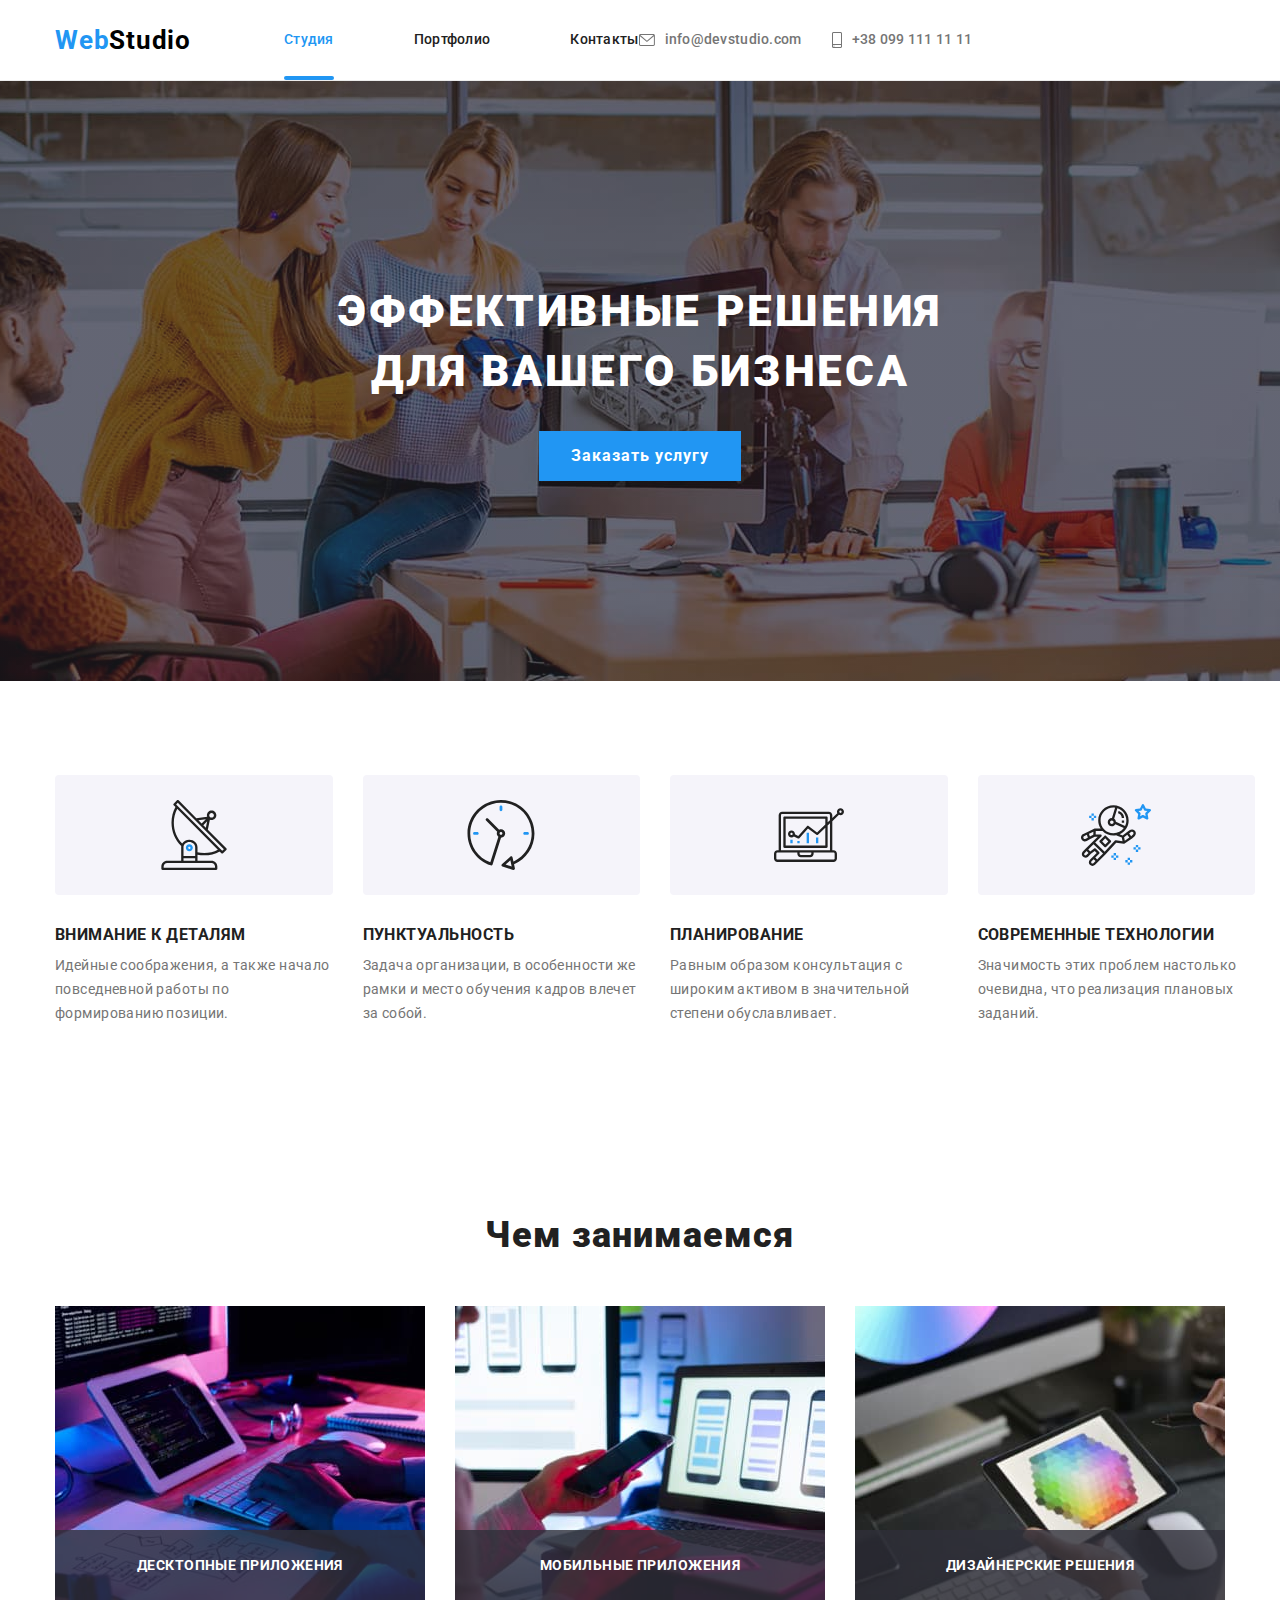
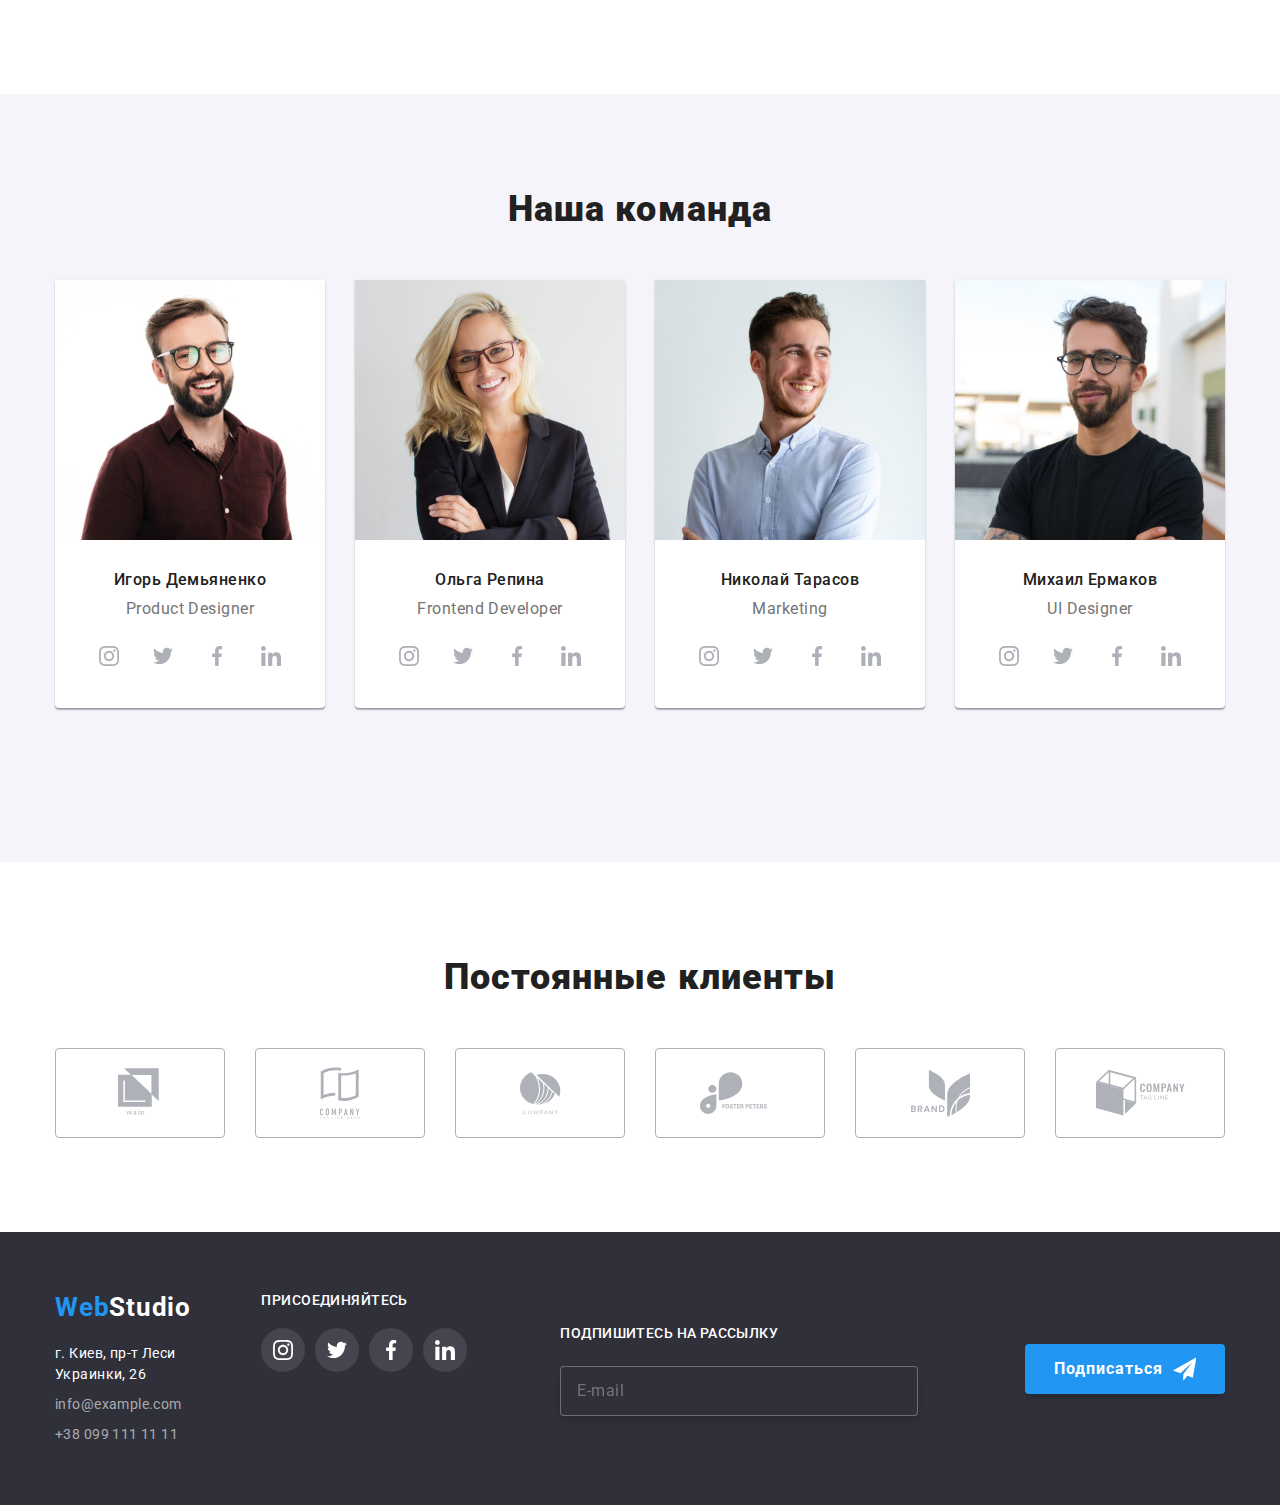
==== commit b845fa10: "изменяет разметку" ====
--- a/index.html
+++ b/index.html
@@ -15,23 +15,22 @@
     <header class="header">
             <nav class="container header-container">
                 <a href="./index.html" class="link-logo"><span>Web</span>Studio</a>
-                <button type="button" class="menu-button is-open" 
+                <button type="button" class="menu-button" 
                 aria-expanded="false" 
                 aria-controls="header-menu" 
                 data-menu-button >
-                    <svg width="40" height="40" aria-label="Переключатель мобильного меню">               
-                        <use class="icon-close" href="./images/sprite.svg#icon-close"></use>
+                    <svg width="40" height="40" aria-label="Переключатель мобильного меню"> 
                         <use class="icon-menu" href="./images/sprite.svg#icon-menu"></use>
+                        <use class="icon-close" href="./images/sprite.svg#icon-close"></use>               
                     </svg>  
                     
                 </button>
-                <div class="header-menu is-open" id="header-menu" data-menu>
+                <div class="header-menu" id="header-menu" data-menu>
                     <ul class="list menu site-nav">
                         <li class="menu-item"><a href="./index.html" class=" link  link-current">Студия</a></li>
                         <li class="menu-item"><a href="./portfolio.html" class="link menu-link">Портфолио</a></li>
                         <li class="menu-item"><a href="#contacts" class="link menu-link ">Контакты</a></li>
                     </ul>
-                    
                     <ul class="list menu contacts-top">
                         <li class="menu-item">
                             <a href="mailto:info@devstudio.com" class="link menu-link link-contacts">
@@ -50,6 +49,8 @@
                             </a>
                         </li>
                     </ul>
+                   
+                    
                 </div>           
             </nav>        
    </header>
@@ -195,7 +196,8 @@
 
                             src="./images/team/pd.jpg"
                             alt="Игорь Демьяненко"
-                    
+                            sizes="(min-width: 1200px) 25vw, (min-width: 768px) 50vw,  100vw"
+                             
                         />
                         <div class="info">
                             <h3  class="p-title no-margin">Игорь Демьяненко</h3>
@@ -514,14 +516,14 @@
                 </div>
     
                 <div class="footer-right">
-                   <div class="footer-right-flax">
-                         <h2 class="title">Подпишитесь на рассылку</h2>
-                        <label class="form-field-footer">
-                            <input class="footer-input" type="email" name="email" placeholder="E-mail">
-                        </label>
-                   </div>
-                   
-    
+                   <!-- <div class="footer-right-flax">
+                
+                   </div> -->
+                    <!-- <h2 class="title">Подпишитесь на рассылку</h2> -->
+                    <label class="form-field-footer">
+                        <span class="title">Подпишитесь на рассылку</span>
+                        <input class="footer-input" type="email" name="email" placeholder="E-mail">
+                    </label>
                     <button class="footer-button" type="submit">Подписаться
                         <svg class="footer-icon" width="24" height="24">
                             <use href="./images/sprite.svg#icon-send"></use>
--- a/css/main.min.css
+++ b/css/main.min.css
@@ -1,2 +1,2 @@
-.hero-box,.menu-benefits .icon,.clients-list .company-link,.social-list .social-link{display:flex;align-items:center}@font-face{font-family:"Raleway";font-style:normal;font-weight:400;src:url("../fonts/raleway-v18-latin/raleway-v18-latin-regular.eot");src:local(""),url("../fonts/raleway-v18-latin/raleway-v18-latin-regular.eot?#iefix") format("embedded-opentype"),url("../fonts/raleway-v18-latin/raleway-v18-latin-regular.woff2") format("woff2"),url("../fonts/raleway-v18-latin/raleway-v18-latin-regular.woff") format("woff"),url("../fonts/raleway-v18-latin/raleway-v18-latin-regular.ttf") format("truetype"),url("../fonts/raleway-v18-latin/raleway-v18-latin-regular.svg#Raleway") format("svg")}@font-face{font-family:"Raleway";font-style:normal;font-weight:700;src:url("../fonts/raleway-v18-latin/raleway-v18-latin-700.eot");src:local(""),url("../fonts/raleway-v18-latin/raleway-v18-latin-700.eot?#iefix") format("embedded-opentype"),url("../fonts/raleway-v18-latin/raleway-v18-latin-700.woff2") format("woff2"),url("../fonts/raleway-v18-latin/raleway-v18-latin-700.woff") format("woff"),url("../fonts/raleway-v18-latin/raleway-v18-latin-700.ttf") format("truetype"),url("../fonts/raleway-v18-latin/raleway-v18-latin-700.svg#Raleway") format("svg")}html{box-sizing:border-box}*,::after,::before{box-sizing:inherit;outline:2px solid red}body{font-family:"Roboto", sans-serif;font-size:14px;font-weight:400;line-height:1.71;letter-spacing:.03em}img{display:block;max-width:100%;height:auto}.no-margin{margin-top:0}.text{margin:0}.container{width:100%;padding-left:15px;padding-right:15px;margin-right:auto;margin-left:auto}@media screen and (min-width: 480px){.container{width:480px}}@media screen and (min-width: 768px){.container{width:768px}}@media screen and (min-width: 1200px){.container{width:1200px}}.item{display:block}@media screen and (min-width: 768px){.navigate,.header-container,.social-list,.menu-item{display:flex;align-items:center}}@media screen and (max-width: 1199px){.about,.benefits,.team,.section-portfolio,.clients{padding-top:60px}}@media screen and (min-width: 1200px){.about,.benefits,.team,.section-portfolio,.clients{padding-top:94px}}@media screen and (max-width: 1199px){.section-portfolio,.clients,.about,.benefits{padding-bottom:60px}}@media screen and (min-width: 1200px){.section-portfolio,.clients,.about,.benefits{padding-bottom:94px}}.visually-hidden{position:absolute;clip:rect(1px 1px 1px 1px);clip:rect(1px, 1px, 1px, 1px);padding:0;border:0;height:1px;width:1px;margin:-1px;overflow:hidden}.section-tittle{margin-top:0;font-family:"Roboto",sans-serif;color:#212121}@media screen and (max-width: 1199px){.section-tittle{margin-bottom:30px;font-family:"Roboto",sans-serif;font-weight:700;font-size:28px;line-height:1.178;text-align:center;letter-spacing:0.03em}}@media screen and (min-width: 1200px){.section-tittle{margin-bottom:50px;font-weight:900;font-size:36px;line-height:1.17;text-align:center;letter-spacing:0.03em}}.btn{display:inline-block;border:0px solid transparent;border-radius:4px;padding:6px 22px;font-weight:500;font-size:16px;line-height:1.63;text-align:center;letter-spacing:0.03em;color:#212121;background-color:#f5f4fa;cursor:pointer;transition:color 250ms cubic-bezier(0.4, 0, 0.2, 1),background-color 250ms cubic-bezier(0.4, 0, 0.2, 1)}.btn:hover,.btn:focus,.btn:active{display:inline-block;border:0px solid transparent;border-radius:4px;border:none;outline:none;box-shadow:none;padding:6px 22px;font-weight:500;font-size:16px;line-height:1.62;text-align:center;letter-spacing:0.03em;color:#fff;background-color:#2196f3}.main-btn{display:inline-block;text-align:center;border:0px solid transparent;margin-top:0;margin-bottom:0;padding:10px 32px;font-size:16px;font-weight:700;line-height:1.875;letter-spacing:0.06em;background-color:#2196f3;color:#fff;cursor:pointer}.main-btn:hover,.main-btn:focus,.main-btn:active{border:none;box-shadow:none;background-color:#fff;color:#2196f3}.footer-button{display:inline-flex;max-width:200px;padding:10px 29px;font-weight:700;font-size:16px;line-height:1.88;align-items:center;text-align:center;letter-spacing:0.06em;font-weight:bold;color:#fff;background:#2196f3;box-shadow:0px 4px 4px rgba(0,0,0,0.15);border-radius:4px;border:none;cursor:pointer}@media screen and (max-width: 1199px){.footer-button{margin-top:20px}}@media screen and (min-width: 1200px){.footer-button{margin-left:12px}}.footer-button:focus{background-color:#fff;color:#2196f3}.footer-button:focus .footer-icon{fill:#2196f3}.menu-button{display:inline-flex;margin:10px, 0;padding:0;border:none;background-color:transparent}.menu-button .icon-close{display:none}.menu-button.is-open .icon-close{display:block}.menu-button.is-open .icon-menu{display:none}@media screen and (min-width: 768px){.menu-button{display:none}}.link-logo{font-family:"Roboto",sans-serif;color:#000}@media screen and (min-width: 1200px){.link-logo{font-size:26px;font-weight:700;line-height:1.19;letter-spacing:.03em}}@media screen and (max-width: 1199px){.link-logo{font-weight:700;font-size:24px;line-height:1.166;letter-spacing:0.03em}}.link-logo.inverse{display:flex;margin-bottom:20px;text-align:center;color:#fff}.link-logo>span{color:#2196f3}.link,.link-logo{display:block;color:inherit;text-decoration:none;transition:color 250ms cubic-bezier(0.4, 0, 0.2, 1),fill 250ms cubic-bezier(0.4, 0, 0.2, 1)}.link:hover,.link:focus{color:#2196f3}.link-contacts:hover,.link-contacts:focus{color:#2196f3;fill:#2196f3}@media screen and (min-width: 768px) and (max-width: 1199px){.contacts-top .menu-link{padding:0;font-size:12px}}.contacts-top .link{display:flex;justify-content:center;align-items:center;transition:color 250ms cubic-bezier(0.4, 0, 0.2, 1),fill 250ms cubic-bezier(0.4, 0, 0.2, 1)}.menu-link{display:block;font-family:"Roboto", sans-serif;font-size:14px;font-weight:500;line-height:1.14;letter-spacing:.02em;color:#212121}@media screen and (min-width: 768px) and (max-width: 1199px){.menu-link{font-size:14px;line-height:1.14}}@media screen and (max-width: 767px){.menu-link{font-weight:500;font-size:18px;line-height:1.166;letter-spacing:0.02em}}@media screen and (min-width: 768px){.menu-link{padding-top:32px;padding-bottom:32px}}.link-contacts{color:#757575;fill:#757575}.menu-link .header-container{display:inline-flex;align-items:center}.site-nav .link-current{position:relative;display:inline-block;padding-bottom:8px;font-family:"Roboto", sans-serif;font-size:14px;font-weight:500;line-height:1.14;letter-spacing:.02em;color:#2196f3;text-decoration:none}@media screen and (max-width: 767px){.site-nav .link-current{font-weight:500;font-size:18px;line-height:1.166;letter-spacing:0.02em}}@media screen and (min-width: 768px){.site-nav .link-current{padding-top:32px;padding-bottom:32px}}.site-nav .link-current::after{content:"";position:absolute;display:inline-block;width:100%;height:4px;border-radius:2px;left:0;bottom:0;background-color:#2196f3}.social-link.light:hover{fill:#fff;background-color:#2196f3}.social-list .social-link.dark{justify-content:center;fill:#fff;background-color:rgba(255,255,255,0.1)}.social-link.dark:hover{background-color:#2196f3}@media screen and (max-width: 767px){.page-futer .item-link{font-weight:500;font-size:14px;line-height:1.71;text-align:center;letter-spacing:0.03em;font-style:normal}}.form-field{display:block;position:relative;background-color:transparent;margin-bottom:28px;font-weight:400;font-size:12px;line-height:1.17;letter-spacing:0.01em}.form-field .icon{position:absolute;display:inline-block;top:50%;left:0;fill:#212121;transform:translate(15px, -50%)}.form-field:focus-within .input ~ .icon{fill:#2196f3}.form-field .caption{position:absolute;top:50%;left:0;color:var(--primary-text-color);transform:translate(42px, -50%);transition:transform 250ms cubic-bezier(0.4, 0, 0.2, 1)}.form-field .input{display:block;width:100%;padding:12px 12px 12px 42px;font-weight:400;font-size:12px;line-height:1.17;letter-spacing:0.01em;border:1px solid rgba(33,33,33,0.2);border-radius:4px}.form-field:focus-within .input+.caption{color:#2196f3;transform:translate(0px, -38px)}.form-field .input:not(:placeholder-shown) ~ .caption{transform:translate(0px, -38px)}.form-field:focus-within .input,.form-field-area:focus-within .input{border:1px solid #2196f3;outline-width:0px;border-radius:4px}.form-field-area{display:block;position:relative;margin-bottom:20px;line-height:1.17;letter-spacing:0.01em;font-weight:400;font-size:12px}.form-field-area .caption{position:absolute;top:0;left:0;color:var(--primary-text-color);transform:translate(16px, 100%);transition:transform 250ms cubic-bezier(0.4, 0, 0.2, 1)}.form-field-area .input{padding:12px 16px;width:100%;height:120px;letter-spacing:0.01em;font-weight:400;font-size:12px;border:1px solid rgba(33,33,33,0.2);border-radius:4px;resize:none}.form-field-area:focus-within>.caption{color:#2196f3;transform:translate(0px, -18px)}.form-field-area .input:not(:placeholder-shown) ~ .caption{transform:translate(0px, -18px)}.field-checkbox{display:block;position:relative;text-align:end}@media screen and (min-width: 1200px){.field-checkbox{text-align:center}}.field-checkbox .checkbox-caption{font-size:12px}.checkbox-icon::before{position:absolute;top:4px;left:0px;display:inline-block;content:"";width:16px;height:15px;background-size:16px;background-position:left;background-repeat:no-repeat;background-color:transparent;background-image:url(../images/Vector-policy.svg)}@media screen and (min-width: 1200px){.checkbox-icon::before{left:7px}}.checkbox:checked+.checkbox-icon::before{background-image:url(../images/icon-check.svg)}.link-policy{border-bottom:1px solid #2196f3;color:#2196f3;text-decoration:none}.submit-button{border:none;margin-left:auto;margin-right:auto;margin-top:30px;padding:10px 55px;font-weight:700;font-size:16px;line-height:1.88;display:flex;align-items:center;text-align:center;letter-spacing:0.06em;color:#fff;background:#2196f3;box-shadow:0px 4px 4px rgba(0,0,0,0.15);border-radius:4px;cursor:pointer}.submit-button:hover{color:#2196f3;background-color:#fff}.form-field-footer{display:inline-flex}.footer-input{width:100%;width:358px;height:50px;padding-left:16px;border:1px solid rgba(255,255,255,0.3);box-sizing:border-box;filter:drop-shadow(0px 4px 4px rgba(0,0,0,0.15));border-radius:4px;background-color:#2f303a;font-weight:400;font-size:16px;line-height:1.25;letter-spacing:0.03em;color:rgba(255,255,255,0.6)}.backdrop{position:fixed;top:0;left:0;width:100%;height:100%;background:rgba(0,0,0,0.2)}@media screen and (max-width: 767px){.backdrop{padding:15px;overflow-y:scroll}}@media screen and (min-width: 768px){.backdrop{opacity:1;transition:opacity 250ms cubic-bezier(0.4, 0, 0.2, 1)}}@media screen and (max-width: 767px){.is-hidden{display:none}}@media screen and (min-width: 768px){.is-hidden{opacity:0;pointer-events:none;visibility:hidden}}@media screen and (min-width: 768px){.backdrop.is-hidden .modal{opacity:0;transform:translate(-50%, -50%) scale(0.2) rotate(180deg)}}.modal{position:relative;max-width:450px;width:100%;padding:40px;display:flex;flex-direction:column;box-shadow:0px 1px 3px rgba(0,0,0,0.12),0px 1px 1px rgba(0,0,0,0.14),0px 2px 1px rgba(0,0,0,0.2);border-radius:4px;background-color:#fff}@media screen and (min-width: 768px){.modal{position:absolute;top:50%;left:50%}}@media screen and (min-width: 1200px){.modal{max-width:528px;width:100%;opacity:1;transform:translate(-50%, -50%) scale(1) rotate(0deg);transition:transform,opacity 250ms,250ms cubic-bezier(0.4, 0, 0.2, 1)}}@media screen and (min-width: 768px) and (max-width: 1199px){.modal{max-width:450px;width:100%;opacity:1;transform:translate(-50%, -50%) scale(1) rotate(0deg);transition:transform,opacity 250ms,250ms cubic-bezier(0.4, 0, 0.2, 1)}}.modal .modal-button{position:absolute;display:inline-flex;justify-content:center;align-items:center;width:30px;height:30px;padding:0;margin:0;border:none;border-radius:50%;right:8px;top:8px;background-color:#fff;border:1px solid rgba(0,0,0,0.1);cursor:pointer}.modal-button:hover,.modal-button:focus,.modal-button:active{border:none;box-shadow:none;fill:#2196f3}.modal-header{display:block;margin-bottom:30px;font-weight:700;font-size:20px;line-height:1.15;text-align:center;color:#212121}.header{border-bottom:1px solid #ececec;background-color:var(--dark-bg)}.list{list-style:none;margin:0;padding:0}@media screen and (min-width: 768px){.menu{display:inline-flex}}.menu-item .svg-item{margin-right:10px;fill:inherit}@media screen and (max-width: 767px){.header-menu{display:none}}@media screen and (min-width: 1200px){.header-menu .menu-item:not(:last-child){margin-right:30px}}@media screen and (max-width: 767px){.site-nav{border-top:1px solid #ececec;padding-top:60px;padding-bottom:60px;font-size:18px;line-height:1.166}.site-nav .menu-item:not(:last-child){margin-bottom:40px}}@media screen and (min-width: 768px) and (max-width: 1199px){.site-nav{margin-left:88px}.site-nav .menu-item+.menu-item{margin-left:50px}}@media screen and (min-width: 1200px){.site-nav{margin-left:93px}.site-nav .menu-item+.menu-item{margin-left:50px}}.page-futer>.white-link{color:#fff}.social-list .social-icon{width:20px;height:20px}@media screen and (max-width: 767px){.contacts-top{padding-bottom:60px;font-size:18px;line-height:1.166;color:#757575}.contacts-top .menu-item:not(:last-child){margin-bottom:16px}}@media screen and (min-width: 1200px){.contacts-top{justify-content:end;display:flex}}@media screen and (min-width: 768px) and (max-width: 1199px){.contacts-top{flex-direction:column;margin-left:84px;margin-top:21px;margin-bottom:21px}}@media screen and (min-width: 768px) and (max-width: 1199px){.contacts-top .menu-item+.menu-item{margin-top:10px}}.header-container{position:relative;display:flex;align-items:center;justify-content:space-between}.header-menu{background-color:#fff}@media screen and (max-width: 767px){.header-menu{display:none;position:absolute;top:100%;left:0;width:100%;text-align:center}.header-menu.is-open{display:block}}@media screen and (min-width: 768px){.header-menu{display:flex;justify-content:space-between;align-items:center}}.hero{max-width:1600px}.hero-box{width:100%;flex-direction:column;justify-content:center;text-align:center}@media screen and (max-width: 767px){.hero-box{padding-top:118px;padding-bottom:118px}}@media screen and (min-width: 768px){.hero-box{padding-top:200px;padding-bottom:200px}}.hero.overlay{max-width:1600px;height:400px;margin-left:auto;margin-right:auto;background-position:center;background-size:cover;background-repeat:no-repeat}@media screen and (min-width: 768px){.hero.overlay{height:600px}}@media screen and (max-width: 767px){.hero.overlay{background-image:linear-gradient(to right, rgba(47,48,58,0.4), rgba(47,48,58,0.4)),url("/images/hero/mobile/img-hero.jpg")}}@media screen and (max-width: 767px) and (min-device-pixel-ratio: 2), screen and (max-width: 767px) and (min-resolution: 192dpi), screen and (max-width: 767px) and (min-resolution: 2dppx){.hero.overlay{background-image:linear-gradient(to right, rgba(47,48,58,0.4), rgba(47,48,58,0.4)),url("/images/hero/mobile/img-hero@2x.jpg")}}@media screen and (max-width: 767px) and (min-device-pixel-ratio: 3), screen and (max-width: 767px) and (min-resolution: 288dpi), screen and (max-width: 767px) and (min-resolution: 3dppx){.hero.overlay{background-image:linear-gradient(to right, rgba(47,48,58,0.4), rgba(47,48,58,0.4)),url("/images/hero/mobile/img-hero@3x.jpg")}}@media screen and (min-width: 768px){.hero.overlay{background-image:linear-gradient(to right, rgba(47,48,58,0.4), rgba(47,48,58,0.4)),url("/images/hero/tablet/img-hero.jpg")}}@media screen and (min-width: 768px) and (min-device-pixel-ratio: 2), screen and (min-width: 768px) and (min-resolution: 192dpi), screen and (min-width: 768px) and (min-resolution: 2dppx){.hero.overlay{background-image:linear-gradient(to right, rgba(47,48,58,0.4), rgba(47,48,58,0.4)),url("/images/hero/tablet/img-hero@2x.jpg")}}@media screen and (min-width: 768px) and (min-device-pixel-ratio: 3), screen and (min-width: 768px) and (min-resolution: 288dpi), screen and (min-width: 768px) and (min-resolution: 3dppx){.hero.overlay{background-image:linear-gradient(to right, rgba(47,48,58,0.4), rgba(47,48,58,0.4)),url("/images/hero/tablet/img-hero@3x.jpg")}}@media screen and (min-width: 1200px){.hero.overlay{background-image:linear-gradient(to right, rgba(47,48,58,0.4), rgba(47,48,58,0.4)),url("/images/hero/desktop/img-hero.jpg")}}@media screen and (min-width: 1200px) and (min-device-pixel-ratio: 2), screen and (min-width: 1200px) and (min-resolution: 192dpi), screen and (min-width: 1200px) and (min-resolution: 2dppx){.hero.overlay{background-image:linear-gradient(to right, rgba(47,48,58,0.4), rgba(47,48,58,0.4)),url("/images/hero/desktop/Img-hero@2x.jpg")}}@media screen and (min-width: 1200px) and (min-device-pixel-ratio: 3), screen and (min-width: 1200px) and (min-resolution: 288dpi), screen and (min-width: 1200px) and (min-resolution: 3dppx){.hero.overlay{background-image:linear-gradient(to right, rgba(47,48,58,0.4), rgba(47,48,58,0.4)),url("/images/hero/desktop/Img-hero@3x.jpg")}}.page-title{margin-bottom:30px;text-transform:uppercase;color:#fff}@media screen and (max-width: 767px){.page-title{font-size:26px;line-height:1.62}}@media screen and (min-width: 768px){.page-title{font-family:"Roboto",sans-serif;font-size:44px;font-weight:900;line-height:1.364;letter-spacing:.06em}}.menu-benefits>.p-title{margin-bottom:10px;font-family:"Roboto",sans-serif;text-align:center;text-transform:uppercase;color:#212121}@media screen and (min-width: 1200px){font-size:14px;font-weight:700;line-height:1.14;letter-spacing:.03em}@media screen and (min-width: 768px){.menu-benefits{display:flex;flex-wrap:wrap;margin-right:-30px;margin-bottom:-30px}}@media screen and (max-width: 767px){.menu-benefits .item{width:100%;max-width:450px;margin-right:auto;margin-left:auto}}@media screen and (max-width: 767px){.menu-benefits .item:not(:last-child){margin-bottom:30px}}@media screen and (min-width: 768px) and (max-width: 1199px){.menu-benefits .item:not(:nth-child(2n)){margin-right:30px}}@media screen and (min-width: 768px) and (max-width: 1199px){.menu-benefits .item:nth-last-child(-n+2){margin-bottom:30px}}@media screen and (min-width: 1200px){.menu-benefits>.item+.item{margin-left:30px}}@media screen and (min-width: 768px) and (max-width: 1199px){.menu-benefits>.item{width:calc(100% / 2 - 30px)}}@media screen and (min-width: 1200px){.menu-benefits>.item{width:calc((100% - 3 * 30px) / 4)}}.menu-benefits .text{margin-top:0;margin-bottom:0;font-weight:400;font-size:14px;line-height:1.71;color:#757575}.menu-benefits .icon{align-items:center;height:120px;margin-bottom:30px;border-radius:4px;background-color:#f5f4fa}.menu-benefits .svg-item{width:70px;height:70px;margin:auto}.item .p-title{margin-bottom:10px;font-size:16px;font-weight:700;line-height:1.187;letter-spacing:.03em;text-transform:uppercase;color:#212121}@media screen and (max-width: 767px){.item .p-title{text-align:center}}@media screen and (max-width: 1199px){.about{display:none}}.menu-offers{display:flex}.menu-offers>.item{width:calc((100%- 60px) / 3)}.menu-offers>.item+.item{margin-left:30px}.menu-offers .link{display:block;position:relative}.menu-offers .description{position:absolute;left:0;bottom:0;margin:0;width:100%;padding-top:27px;padding-bottom:27px;color:#fff;background:rgba(47,48,58,0.8)}@media screen and (min-width: 1200px){.menu-offers .description{font-weight:700;font-size:14px;line-height:1.143;text-align:center;letter-spacing:0.03em;text-transform:uppercase}}.team{background-color:#f5f4fa}@media screen and (min-width: 1200px){.team{padding-top:94px;padding-bottom:94px}}.list.menu-team{background-color:var(--primary-bg-color)}@media screen and (min-width: 768px){.list.menu-team{display:flex;flex-wrap:wrap;padding-bottom:60px}}@media screen and (min-width: 768px) and (max-width: 1199px){.list.menu-team{display:flex}}.social-list{display:flex;justify-content:center}.menu-team>.team-card{box-shadow:0px 1px 3px rgba(0,0,0,0.12),0px 1px 1px rgba(0,0,0,0.14),0px 2px 1px rgba(0,0,0,0.2);border-radius:0px 0px 4px 4px}@media screen and (max-width: 767px){.menu-team>.team-card{text-align:center;width:100%;max-width:450px;margin-right:auto;margin-left:auto}}@media screen and (min-width: 768px) and (max-width: 1199px){.menu-team>.team-card{width:calc(100% / 2 - 30px)}}@media screen and (min-width: 1200px){.menu-team>.team-card{width:calc((100% - 90px) / 4)}}.team-card{display:block;width:100%;margin-left:auto;margin-right:auto;box-shadow:0px 1px 3px rgba(0,0,0,0.12),0px 1px 1px rgba(0,0,0,0.14),0px 2px 1px rgba(0,0,0,0.2);border-radius:0px 0px 4px 4px;background:#fff}@media screen and (min-width: 768px) and (max-width: 1199px){.team-card:nth-child(-n+2){margin-bottom:30px}}@media screen and (min-width: 768px) and (max-width: 1199px){.team-card:not(:nth-child(2n)){margin-right:30px}}@media screen and (min-width: 1200px){.team-card .team-card:not(:last-child){margin-bottom:30px}}@media screen and (min-width: 1200px){.menu-team>.team-card+.team-card{margin-left:30px}}.menu-team .info{padding:30px 32px}.info .p-title{margin-bottom:10px;font-size:16px;font-weight:500;line-height:1.19;letter-spacing:.03em;text-align:center;color:#212121}.info>.text{margin-bottom:16px;font-size:16px;font-weight:400;line-height:1.19;letter-spacing:.03em;text-align:center;color:#757575}.light{fill:#afb1b8}.team-image{width:100%}@media screen and (max-width: 480px){.team-image{width:450px;height:460px}}@media screen and (min-width: 768px){.team-image{width:354px;height:374px}}@media screen and (min-width: 1200px){.team-image{width:270px;height:260px}}.clients-list{display:flex;flex-wrap:wrap}@media screen and (max-width: 767px){.clients-list{margin-bottom:-30px}}@media screen and (max-width: 767px){.clients-list .item{margin-bottom:30px;width:calc((100% - 30px) / 2)}}@media screen and (min-width: 768px) and (max-width: 1199px){.clients-list .item{width:calc((100% - 60px) / 3);width:226px}}@media screen and (max-width: 767px){.clients-list .item:not(:nth-child(2n)){margin-right:30px}}@media screen and (min-width: 768px) and (max-width: 1199px){.clients-list .item:not(:nth-child(3n)){margin-right:30px}}@media screen and (max-width: 767px){.clients-list .item:nth-last-child(-n+2){margin-bottom:30px}}@media screen and (min-width: 768px) and (max-width: 1199px){.clients-list .item:not(:nth-last-child(-n+3)){margin-bottom:30px}}@media screen and (min-width: 1200px){.clients-list>.item{width:calc((100%-150px) / 6);width:170px}}@media screen and (min-width: 1200px){.clients-list>.item+.item{margin-left:30px}}.clients-list .company-link{align-items:center;justify-content:center;height:90px;color:#afb1b8;border:1px solid currentColor;border-radius:4px;fill:currentColor;transition:color 250ms cubic-bezier(0.4, 0, 0.2, 1),fill 250ms cubic-bezier(0.4, 0, 0.2, 1)}@media screen and (min-width: 1200px){.clients-list .company-link{width:170px}}.clients-list .company-link:hover,.clients-list .company-link:focus{color:#2196f3;fill:#2196f3}.footer{background-color:#2f303a}.page-futer{font-family:"Roboto",sans-serif;font-size:14px;font-weight:400;line-height:1.71;letter-spacing:.03em;color:#fff}.page-futer .contacts{font-weight:400;font-size:14px;line-height:1.5;color:rgba(255,255,255,0.6)}@media screen and (min-width: 1200px){.flex-footer{display:flex;align-items:center;padding-bottom:60px;padding-top:60px}.footer-left{margin-right:70px}.footer-right{display:flex;align-items:center;margin-left:93px}}.footer-icon{margin-left:10px;fill:#fff}.page-futer .item-link+.item-link{margin-top:9px}.address{color:#fff}.item-link{font-style:normal;font-size:14px;font-weight:400;line-height:1.5;letter-spacing:.03em;color:rgba(255,255,255,0.6)}.center-footer .title,.footer-right .title{margin-top:0;margin-bottom:20px;text-transform:uppercase;color:#fff;font-size:14px;font-weight:500;line-height:1.142;letter-spacing:.03em}@media screen and (max-width: 767px){.center-footer .title,.footer-right .title{text-align:center}}.social-list{display:flex;align-items:center;justify-content:center}.social-list .social-link{align-items:center;justify-content:center;width:44px;height:44px;border-radius:50%;transition:fill 250ms cubic-bezier(0.4, 0, 0.2, 1),background-color 250ms cubic-bezier(0.4, 0, 0.2, 1)}.social-list>.item+.item{margin-left:10px}@media screen and (max-width: 1199px){.footer-left,.center-footer,.footer-right{padding-top:60px;text-align:center}}@media screen and (max-width: 1199px){.footer-right{padding-bottom:60px}}@media screen and (max-width: 767px){.footer-right{padding-bottom:60px}}@media screen and (min-width: 768px) and (max-width: 1199px){.footer-tablet{display:flex;flex-direction:row;justify-content:space-around}}@media screen and (min-width: 1200px){.footer-tablet{display:flex;flex-direction:row}}@media screen and (max-width: 1199px){.link-logo.inverse{justify-content:center}}.menu-filters{display:flex;flex-wrap:wrap}@media screen and (min-width: 768px){.menu-filters{justify-content:center;margin-bottom:30px}}@media screen and (min-width: 1200px){.menu-filters{margin-bottom:50px}}.menu-filters .item{margin-bottom:15px}.menu-filters>.item+.item{margin-left:8px}@media screen and (min-width: 768px) and (max-width: 1199px){.list-portfolio{display:flex;flex-wrap:wrap;margin-top:40px}.list-portfolio .item-card{width:calc((100% - 30px) / 2)}.list-portfolio>.item-card:not(:nth-child(2n)){margin-right:30px}.list-portfolio>.item-card:nth-last-child(-n+2){margin-bottom:0}}.list-portfolio .overlay{position:relative;overflow:hidden}.list-portfolio .description{display:block;position:absolute;left:0;right:0;top:0;bottom:0;margin:0;font-weight:400;font-size:18px;line-height:1.56;padding:63px 24px;color:#fff;background:#2196f3;transform:translateY(100%);transition:transform 250ms}.list-portfolio .img-card:hover .description,.list-portfolio .img-card:focus .description{transform:translateY(0)}.list-portfolio .img-card:hover,.list-portfolio .img-card:focus{box-shadow:0px 1px 1px rgba(0,0,0,0.12),0px 4px 4px rgba(0,0,0,0.06),1px 4px 6px rgba(0,0,0,0.16)}@media screen and (min-width: 1200px){.list-portfolio>.item-card:not(:nth-child(3n)){margin-right:30px}}@media screen and (min-width: 1200px){.list-portfolio>.item-card:not(:nth-last-child(-n+3)){margin-bottom:30px}}.info-portfolio .tittle{margin-top:0;margin-bottom:4px;font-weight:700;font-size:18px;line-height:2;letter-spacing:0.06em;color:#212121}.info-portfolio{padding:20px 24px;border-style:solid;border-width:0 1px 1px 1px;box-sizing:border-box;border-color:#eee}.info-portfolio .text{font-size:16px;font-weight:400;line-height:1.87;letter-spacing:.03em;color:#757575}.list-portfolio .item-card{display:flex;flex-wrap:wrap;background:#fff}@media screen and (min-width: 1200px){.list-portfolio .item-card{flex-basis:calc((100% - 60px) / 3)}}.img-card{height:auto;display:block;text-decoration:none}@media screen and (max-width: 767px){.img-card{width:100%}}@media screen and (max-width: 480px){.img-portfolio{width:450px;height:294px}}@media screen and (min-width: 768px){.img-portfolio{width:354px;height:294px}}@media screen and (min-width: 1200px){.img-portfolio{width:370px;height:294px}}
+.hero-box,.menu-benefits .icon,.clients-list .company-link,.social-list .social-link{display:flex;align-items:center}@font-face{font-family:"Raleway";font-style:normal;font-weight:400;src:url("../fonts/raleway-v18-latin/raleway-v18-latin-regular.eot");src:local(""),url("../fonts/raleway-v18-latin/raleway-v18-latin-regular.eot?#iefix") format("embedded-opentype"),url("../fonts/raleway-v18-latin/raleway-v18-latin-regular.woff2") format("woff2"),url("../fonts/raleway-v18-latin/raleway-v18-latin-regular.woff") format("woff"),url("../fonts/raleway-v18-latin/raleway-v18-latin-regular.ttf") format("truetype"),url("../fonts/raleway-v18-latin/raleway-v18-latin-regular.svg#Raleway") format("svg")}@font-face{font-family:"Raleway";font-style:normal;font-weight:700;src:url("../fonts/raleway-v18-latin/raleway-v18-latin-700.eot");src:local(""),url("../fonts/raleway-v18-latin/raleway-v18-latin-700.eot?#iefix") format("embedded-opentype"),url("../fonts/raleway-v18-latin/raleway-v18-latin-700.woff2") format("woff2"),url("../fonts/raleway-v18-latin/raleway-v18-latin-700.woff") format("woff"),url("../fonts/raleway-v18-latin/raleway-v18-latin-700.ttf") format("truetype"),url("../fonts/raleway-v18-latin/raleway-v18-latin-700.svg#Raleway") format("svg")}html{box-sizing:border-box}*,::after,::before{box-sizing:inherit}body{font-family:"Roboto", sans-serif;font-size:14px;font-weight:400;line-height:1.71;letter-spacing:.03em}img{display:block;max-width:100%;height:auto}.no-margin{margin-top:0}.text{margin:0}.container{width:100%;padding-left:15px;padding-right:15px;margin-right:auto;margin-left:auto}@media screen and (min-width: 480px){.container{width:480px}}@media screen and (min-width: 768px){.container{width:768px}}@media screen and (min-width: 1200px){.container{width:1200px}}.item{display:block}@media screen and (min-width: 768px){.navigate,.header-container,.social-list,.menu-item{display:flex;align-items:center}}@media screen and (max-width: 1199px){.about,.benefits,.team,.section-portfolio,.clients{padding-top:60px}}@media screen and (min-width: 1200px){.about,.benefits,.team,.section-portfolio,.clients{padding-top:94px}}@media screen and (max-width: 1199px){.section-portfolio,.clients,.about,.benefits{padding-bottom:60px}}@media screen and (min-width: 1200px){.section-portfolio,.clients,.about,.benefits{padding-bottom:94px}}.visually-hidden{position:absolute;clip:rect(1px 1px 1px 1px);clip:rect(1px, 1px, 1px, 1px);padding:0;border:0;height:1px;width:1px;margin:-1px;overflow:hidden}.section-tittle{margin-top:0;font-family:"Roboto",sans-serif;color:#212121}@media screen and (max-width: 1199px){.section-tittle{margin-bottom:30px;font-family:"Roboto",sans-serif;font-weight:700;font-size:28px;line-height:1.178;text-align:center;letter-spacing:0.03em}}@media screen and (min-width: 1200px){.section-tittle{margin-bottom:50px;font-weight:900;font-size:36px;line-height:1.17;text-align:center;letter-spacing:0.03em}}.btn{display:inline-block;border:0px solid transparent;border-radius:4px;padding:6px 22px;font-weight:500;font-size:16px;line-height:1.63;text-align:center;letter-spacing:0.03em;color:#212121;background-color:#f5f4fa;cursor:pointer;transition:color 250ms cubic-bezier(0.4, 0, 0.2, 1),background-color 250ms cubic-bezier(0.4, 0, 0.2, 1)}.btn:hover,.btn:focus,.btn:active{display:inline-block;border:0px solid transparent;border-radius:4px;border:none;outline:none;box-shadow:none;padding:6px 22px;font-weight:500;font-size:16px;line-height:1.62;text-align:center;letter-spacing:0.03em;color:#fff;background-color:#2196f3}.main-btn{display:inline-block;text-align:center;border:0px solid transparent;margin-top:0;margin-bottom:0;padding:10px 32px;font-size:16px;font-weight:700;line-height:1.875;letter-spacing:0.06em;background-color:#2196f3;color:#fff;cursor:pointer}.main-btn:hover,.main-btn:focus,.main-btn:active{border:none;box-shadow:none;background-color:#fff;color:#2196f3}.footer-button{display:inline-flex;max-width:200px;padding:10px 29px;font-weight:700;font-size:16px;line-height:1.88;align-items:center;text-align:center;letter-spacing:0.06em;font-weight:bold;color:#fff;background:#2196f3;box-shadow:0px 4px 4px rgba(0,0,0,0.15);border-radius:4px;border:none;cursor:pointer}@media screen and (max-width: 1199px){.footer-button{margin-top:20px}}@media screen and (min-width: 1200px){.footer-button{margin-left:12px}}.footer-button:focus{background-color:#fff;color:#2196f3}.footer-button:focus .footer-icon{fill:#2196f3}.header-container .menu-button{display:inline-flex;margin:10px, 0;padding:0;border:none;background-color:transparent}.header-container .menu-button .icon-close{display:none}.header-container .menu-button.is-open .icon-close{display:block}.header-container .menu-button.is-open .icon-menu{display:none}@media screen and (min-width: 768px){.header-container .menu-button{display:none}}.header-container .menu-button:hover,.header-container .menu-button:focus{fill:#2196f3}.link-logo{font-family:"Roboto",sans-serif;color:#000}@media screen and (min-width: 1200px){.link-logo{font-size:26px;font-weight:700;line-height:1.19;letter-spacing:.03em}}@media screen and (max-width: 1199px){.link-logo{font-weight:700;font-size:24px;line-height:1.166;letter-spacing:0.03em}}.link-logo.inverse{display:flex;margin-bottom:20px;text-align:center;color:#fff}.link-logo>span{color:#2196f3}.link,.link-logo{display:block;color:inherit;text-decoration:none;transition:color 250ms cubic-bezier(0.4, 0, 0.2, 1),fill 250ms cubic-bezier(0.4, 0, 0.2, 1)}.link:hover,.link:focus{color:#2196f3}.link-contacts:hover,.link-contacts:focus{color:#2196f3;fill:#2196f3}@media screen and (min-width: 768px) and (max-width: 1199px){.contacts-top .menu-link{padding:0;font-size:12px}}.contacts-top .link{display:flex;justify-content:center;align-items:center;transition:color 250ms cubic-bezier(0.4, 0, 0.2, 1),fill 250ms cubic-bezier(0.4, 0, 0.2, 1)}.menu-link{display:block;font-family:"Roboto", sans-serif;font-size:14px;font-weight:500;line-height:1.14;letter-spacing:.02em;color:#212121}@media screen and (min-width: 768px) and (max-width: 1199px){.menu-link{font-size:14px;line-height:1.14}}@media screen and (max-width: 767px){.menu-link{font-weight:500;font-size:18px;line-height:1.166;letter-spacing:0.02em}}@media screen and (min-width: 768px){.menu-link{padding-top:32px;padding-bottom:32px}}.link-contacts{color:#757575;fill:#757575}.menu-link .header-container{display:inline-flex;align-items:center}.site-nav .link-current{position:relative;display:inline-block;padding-bottom:8px;font-family:"Roboto", sans-serif;font-size:14px;font-weight:500;line-height:1.14;letter-spacing:.02em;color:#2196f3;text-decoration:none}@media screen and (max-width: 767px){.site-nav .link-current{font-weight:500;font-size:18px;line-height:1.166;letter-spacing:0.02em}}@media screen and (min-width: 768px){.site-nav .link-current{padding-top:32px;padding-bottom:32px}}.site-nav .link-current::after{content:"";position:absolute;display:inline-block;width:100%;height:4px;border-radius:2px;left:0;bottom:0;background-color:#2196f3}.social-link.light:hover{fill:#fff;background-color:#2196f3}.social-list .social-link.dark{justify-content:center;fill:#fff;background-color:rgba(255,255,255,0.1)}.social-link.dark:hover{background-color:#2196f3}@media screen and (max-width: 767px){.page-futer .item-link{font-weight:500;font-size:14px;line-height:1.71;text-align:center;letter-spacing:0.03em;font-style:normal}}.form-field{display:block;position:relative;background-color:transparent;margin-bottom:28px;font-weight:400;font-size:12px;line-height:1.17;letter-spacing:0.01em}.form-field .icon{position:absolute;display:inline-block;top:50%;left:0;fill:#212121;transform:translate(15px, -50%)}.form-field:focus-within .input ~ .icon{fill:#2196f3}.form-field .caption{position:absolute;top:50%;left:0;color:var(--primary-text-color);transform:translate(42px, -50%);transition:transform 250ms cubic-bezier(0.4, 0, 0.2, 1)}.form-field .input{display:block;width:100%;padding:12px 12px 12px 42px;font-weight:400;font-size:12px;line-height:1.17;letter-spacing:0.01em;border:1px solid rgba(33,33,33,0.2);border-radius:4px}.form-field:focus-within .input+.caption{color:#2196f3;transform:translate(0px, -38px)}.form-field .input:not(:placeholder-shown) ~ .caption{transform:translate(0px, -38px)}.form-field:focus-within .input,.form-field-area:focus-within .input{border:1px solid #2196f3;outline-width:0px;border-radius:4px}.form-field-area{display:block;position:relative;margin-bottom:20px;line-height:1.17;letter-spacing:0.01em;font-weight:400;font-size:12px}.form-field-area .caption{position:absolute;top:0;left:0;color:var(--primary-text-color);transform:translate(16px, 100%);transition:transform 250ms cubic-bezier(0.4, 0, 0.2, 1)}.form-field-area .input{padding:12px 16px;width:100%;height:120px;letter-spacing:0.01em;font-weight:400;font-size:12px;border:1px solid rgba(33,33,33,0.2);border-radius:4px;resize:none}.form-field-area:focus-within>.caption{color:#2196f3;transform:translate(0px, -18px)}.form-field-area .input:not(:placeholder-shown) ~ .caption{transform:translate(0px, -18px)}.field-checkbox{display:block;position:relative;text-align:end}@media screen and (min-width: 1200px){.field-checkbox{text-align:center}}.field-checkbox .checkbox-caption{font-size:12px}.checkbox-icon::before{position:absolute;top:4px;left:0px;display:inline-block;content:"";width:16px;height:15px;background-size:16px;background-position:left;background-repeat:no-repeat;background-color:transparent;background-image:url(../images/Vector-policy.svg)}@media screen and (min-width: 1200px){.checkbox-icon::before{left:7px}}.checkbox:checked+.checkbox-icon::before{background-image:url(../images/icon-check.svg)}.link-policy{border-bottom:1px solid #2196f3;color:#2196f3;text-decoration:none}.submit-button{border:none;margin-left:auto;margin-right:auto;margin-top:30px;padding:10px 55px;font-weight:700;font-size:16px;line-height:1.88;display:flex;align-items:center;text-align:center;letter-spacing:0.06em;color:#fff;background:#2196f3;box-shadow:0px 4px 4px rgba(0,0,0,0.15);border-radius:4px;cursor:pointer}.submit-button:hover{color:#2196f3;background-color:#fff}.footer-input{width:100%;width:358px;height:50px;margin-top:20px;padding-left:16px;border:1px solid rgba(255,255,255,0.3);box-sizing:border-box;filter:drop-shadow(0px 4px 4px rgba(0,0,0,0.15));border-radius:4px;background-color:#2f303a;font-weight:400;font-size:16px;line-height:1.25;letter-spacing:0.03em;color:rgba(255,255,255,0.6)}@media screen and (max-width: 767px){.footer-input{max-width:450px;min-width:200px;width:100%}}.backdrop{position:fixed;top:0;left:0;width:100%;height:100%;background:rgba(0,0,0,0.2)}@media screen and (max-width: 767px){.backdrop{padding:15px;overflow-y:scroll}}@media screen and (min-width: 768px){.backdrop{opacity:1;transition:opacity 250ms cubic-bezier(0.4, 0, 0.2, 1)}}@media screen and (max-width: 767px){.is-hidden{display:none}}@media screen and (min-width: 768px){.is-hidden{opacity:0;pointer-events:none;visibility:hidden}}@media screen and (min-width: 768px){.backdrop.is-hidden .modal{opacity:0;transform:translate(-50%, -50%) scale(0.2) rotate(180deg)}}.modal{position:relative;max-width:450px;width:100%;padding:40px;margin:auto;display:flex;flex-direction:column;box-shadow:0px 1px 3px rgba(0,0,0,0.12),0px 1px 1px rgba(0,0,0,0.14),0px 2px 1px rgba(0,0,0,0.2);border-radius:4px;background-color:#fff}@media screen and (min-width: 768px){.modal{position:absolute;top:50%;left:50%;opacity:1;transform:translate(-50%, -50%) scale(1) rotate(0deg);transition:transform,opacity 250ms,250ms cubic-bezier(0.4, 0, 0.2, 1)}}@media screen and (min-width: 1200px){.modal{max-width:528px;width:100%}}@media screen and (min-width: 768px) and (max-width: 1199px){.modal{max-width:450px;width:100%}}.modal .modal-button{position:absolute;display:inline-flex;justify-content:center;align-items:center;width:30px;height:30px;padding:0;margin:0;border:none;border-radius:50%;right:8px;top:8px;background-color:#fff;border:1px solid rgba(0,0,0,0.1);cursor:pointer}.modal-button:hover,.modal-button:focus,.modal-button:active{border:none;box-shadow:none;fill:#2196f3}.modal-header{display:block;margin-bottom:30px;font-weight:700;font-size:20px;line-height:1.15;text-align:center;color:#212121}.header{border-bottom:1px solid #ececec;background-color:var(--dark-bg)}.list{list-style:none;margin:0;padding:0}@media screen and (min-width: 768px){.menu{display:inline-flex}}.menu-item .svg-item{margin-right:10px;fill:inherit}@media screen and (max-width: 767px){.header-menu{display:none}}@media screen and (min-width: 1200px){.header-menu .menu-item:not(:last-child){margin-right:30px}}@media screen and (max-width: 767px){.site-nav{border-top:1px solid #ececec;padding-top:60px;padding-bottom:60px;font-size:18px;line-height:1.166}.site-nav .menu-item:not(:last-child){margin-bottom:40px}}@media screen and (min-width: 768px) and (max-width: 1199px){.site-nav{margin-left:88px}.site-nav .menu-item+.menu-item{margin-left:50px}}@media screen and (min-width: 1200px){.site-nav{margin-left:93px}.site-nav .menu-item+.menu-item{margin-left:50px}}.page-futer>.white-link{color:#fff}.social-list .social-icon{width:20px;height:20px}@media screen and (max-width: 767px){.contacts-top{padding-bottom:60px;font-size:18px;line-height:1.166;color:#757575}.contacts-top .menu-item:not(:last-child){margin-bottom:16px}}@media screen and (min-width: 1200px){.contacts-top{justify-content:end;display:flex}}@media screen and (min-width: 768px) and (max-width: 1199px){.contacts-top{flex-direction:column;margin-left:84px;margin-top:21px;margin-bottom:21px}}@media screen and (min-width: 768px) and (max-width: 1199px){.contacts-top .menu-item+.menu-item{margin-top:10px}}.header-container{position:relative;display:flex;align-items:center;justify-content:space-between}@media screen and (min-width: 1200px){.header-container{justify-content:flex-start}}.header-menu{background-color:#fff}@media screen and (max-width: 767px){.header-menu{display:none;position:absolute;top:100%;left:0;width:100%;text-align:center}.header-menu.is-open{display:block}}@media screen and (min-width: 768px){.header-menu{display:flex;justify-content:space-between;align-items:center}}.hero{max-width:1600px}.hero-box{width:100%;flex-direction:column;justify-content:center;text-align:center}@media screen and (max-width: 767px){.hero-box{padding-top:118px;padding-bottom:118px}}@media screen and (min-width: 768px){.hero-box{padding-top:200px;padding-bottom:200px}}.hero.overlay{max-width:1600px;height:400px;margin-left:auto;margin-right:auto;background-position:center;background-size:cover}@media screen and (max-width: 767px){.hero.overlay{background-image:linear-gradient(to right, rgba(47,48,58,0.4), rgba(47,48,58,0.4)),url("/images/hero/mobile/img-hero.jpg")}}@media screen and (max-width: 767px) and (min-device-pixel-ratio: 2), screen and (max-width: 767px) and (min-resolution: 192dpi), screen and (max-width: 767px) and (min-resolution: 2dppx){.hero.overlay{background-image:linear-gradient(to right, rgba(47,48,58,0.4), rgba(47,48,58,0.4)),url("/images/hero/mobile/img-hero@2x.jpg")}}@media screen and (max-width: 767px) and (min-device-pixel-ratio: 3), screen and (max-width: 767px) and (min-resolution: 288dpi), screen and (max-width: 767px) and (min-resolution: 3dppx){.hero.overlay{background-image:linear-gradient(to right, rgba(47,48,58,0.4), rgba(47,48,58,0.4)),url("/images/hero/mobile/img-hero@3x.jpg")}}@media screen and (min-width: 768px){.hero.overlay{height:600px;background-image:linear-gradient(to right, rgba(47,48,58,0.4), rgba(47,48,58,0.4)),url("/images/hero/tablet/img-hero.jpg")}}@media screen and (min-width: 768px) and (min-device-pixel-ratio: 2), screen and (min-width: 768px) and (min-resolution: 192dpi), screen and (min-width: 768px) and (min-resolution: 2dppx){.hero.overlay{background-image:linear-gradient(to right, rgba(47,48,58,0.4), rgba(47,48,58,0.4)),url("/images/hero/tablet/img-hero@2x.jpg")}}@media screen and (min-width: 768px) and (min-device-pixel-ratio: 3), screen and (min-width: 768px) and (min-resolution: 288dpi), screen and (min-width: 768px) and (min-resolution: 3dppx){.hero.overlay{background-image:linear-gradient(to right, rgba(47,48,58,0.4), rgba(47,48,58,0.4)),url("/images/hero/tablet/img-hero@3x.jpg")}}@media screen and (min-width: 1200px){.hero.overlay{background-image:linear-gradient(to right, rgba(47,48,58,0.4), rgba(47,48,58,0.4)),url("/images/hero/desktop/img-hero.jpg")}}@media screen and (min-width: 1200px) and (min-device-pixel-ratio: 2), screen and (min-width: 1200px) and (min-resolution: 192dpi), screen and (min-width: 1200px) and (min-resolution: 2dppx){.hero.overlay{background-image:linear-gradient(to right, rgba(47,48,58,0.4), rgba(47,48,58,0.4)),url("/images/hero/desktop/Img-hero@2x.jpg")}}@media screen and (min-width: 1200px) and (min-device-pixel-ratio: 3), screen and (min-width: 1200px) and (min-resolution: 288dpi), screen and (min-width: 1200px) and (min-resolution: 3dppx){.hero.overlay{background-image:linear-gradient(to right, rgba(47,48,58,0.4), rgba(47,48,58,0.4)),url("/images/hero/desktop/Img-hero@3x.jpg")}}.page-title{margin-bottom:30px;text-transform:uppercase;color:#fff}@media screen and (max-width: 767px){.page-title{font-size:26px;line-height:1.62}}@media screen and (min-width: 768px){.page-title{font-family:"Roboto",sans-serif;font-size:44px;font-weight:900;line-height:1.364;letter-spacing:.06em}}.menu-benefits>.p-title{margin-bottom:10px;font-family:"Roboto",sans-serif;text-align:center;text-transform:uppercase;color:#212121}@media screen and (min-width: 1200px){font-size:14px;font-weight:700;line-height:1.14;letter-spacing:.03em}@media screen and (min-width: 768px){.menu-benefits{display:flex;flex-wrap:wrap;margin-right:-30px}}@media screen and (max-width: 767px){.menu-benefits .item{width:100%;max-width:450px;margin-right:auto;margin-left:auto}}@media screen and (max-width: 767px){.menu-benefits .item:not(:last-child){margin-bottom:30px}}@media screen and (min-width: 768px) and (max-width: 1199px){.menu-benefits .item:not(:nth-child(2n)){margin-right:30px}}@media screen and (min-width: 768px) and (max-width: 1199px){.menu-benefits .item:not(:nth-last-child(-n+2)){margin-bottom:30px}}@media screen and (min-width: 1200px){.menu-benefits>.item+.item{margin-left:30px}}@media screen and (min-width: 768px) and (max-width: 1199px){.menu-benefits>.item{width:calc(100% / 2 - 30px)}}@media screen and (min-width: 1200px){.menu-benefits>.item{width:calc((100% - 3 * 30px) / 4)}}.menu-benefits .text{margin-top:0;margin-bottom:0;font-weight:400;font-size:14px;line-height:1.71;color:#757575}.menu-benefits .icon{align-items:center;height:120px;margin-bottom:30px;border-radius:4px;background-color:#f5f4fa}.menu-benefits .svg-item{width:70px;height:70px;margin:auto}.item .p-title{margin-bottom:10px;font-size:16px;font-weight:700;line-height:1.187;letter-spacing:.03em;text-transform:uppercase;color:#212121}@media screen and (max-width: 767px){.item .p-title{text-align:center}}@media screen and (max-width: 1199px){.about{display:none}}.menu-offers{display:flex}.menu-offers>.item{width:calc((100%- 60px) / 3)}.menu-offers>.item+.item{margin-left:30px}.menu-offers .link{display:block;position:relative}.menu-offers .description{position:absolute;left:0;bottom:0;margin:0;width:100%;padding-top:27px;padding-bottom:27px;color:#fff;background:rgba(47,48,58,0.8)}@media screen and (min-width: 1200px){.menu-offers .description{font-weight:700;font-size:14px;line-height:1.143;text-align:center;letter-spacing:0.03em;text-transform:uppercase}}.team{background-color:#f5f4fa}@media screen and (min-width: 1200px){.team{padding-top:94px;padding-bottom:94px}}.list.menu-team{background-color:var(--primary-bg-color)}@media screen and (min-width: 768px){.list.menu-team{display:flex;flex-wrap:wrap;padding-bottom:60px}}@media screen and (min-width: 768px) and (max-width: 1199px){.list.menu-team{display:flex}}.social-list{display:flex;justify-content:center}.menu-team>.team-card{box-shadow:0px 1px 3px rgba(0,0,0,0.12),0px 1px 1px rgba(0,0,0,0.14),0px 2px 1px rgba(0,0,0,0.2);border-radius:0px 0px 4px 4px}@media screen and (max-width: 767px){.menu-team>.team-card{text-align:center;width:100%;max-width:450px;margin-right:auto;margin-left:auto}}@media screen and (min-width: 768px) and (max-width: 1199px){.menu-team>.team-card{width:calc((100%  - 30px) / 2)}}@media screen and (min-width: 1200px){.menu-team>.team-card{width:calc((100% - 90px) / 4)}}.team-card{display:block;width:100%;margin-left:auto;margin-right:auto;box-shadow:0px 1px 3px rgba(0,0,0,0.12),0px 1px 1px rgba(0,0,0,0.14),0px 2px 1px rgba(0,0,0,0.2);border-radius:0px 0px 4px 4px;background:#fff}@media screen and (max-width: 767px){.team-card:not(:last-child){margin-bottom:30px}}@media screen and (min-width: 768px) and (max-width: 1199px){.team-card:nth-child(-n+2){margin-bottom:30px}}@media screen and (min-width: 768px) and (max-width: 1199px){.team-card:not(:nth-child(2n)){margin-right:30px}}@media screen and (min-width: 1200px){.team-card .team-card:not(:last-child){margin-bottom:30px}}@media screen and (min-width: 1200px){.menu-team>.team-card+.team-card{margin-left:30px}}@media screen and (max-width: 767px){.menu-team .info{padding-top:30px;padding-bottom:24px;padding-right:122px;padding-left:122px}}@media screen and (min-width: 768px) and (max-width: 1199px){.menu-team .info{padding-top:30px;padding-bottom:24px;padding-right:74px;padding-left:74px}}@media screen and (min-width: 1200px){.menu-team .info{padding-top:30px;padding-bottom:30px;padding-right:32px;padding-left:32px}}.info .p-title{margin-bottom:10px;font-size:16px;font-weight:500;line-height:1.19;letter-spacing:.03em;text-align:center;color:#212121}.info>.text{margin-bottom:16px;font-size:16px;font-weight:400;line-height:1.19;letter-spacing:.03em;text-align:center;color:#757575}.light{fill:#afb1b8}.team-image{width:100%}@media screen and (max-width: 480px){.team-image{width:450px;height:460px}}@media screen and (min-width: 768px){.team-image{width:354px;height:374px}}@media screen and (min-width: 1200px){.team-image{width:270px;height:260px}}.clients-list{display:flex;flex-wrap:wrap}@media screen and (max-width: 767px){.clients-list{margin-bottom:-30px}}@media screen and (max-width: 767px){.clients-list .item{margin-bottom:30px;width:calc((100% - 30px) / 2)}}@media screen and (min-width: 768px) and (max-width: 1199px){.clients-list .item{width:calc((100% - 60px) / 3);width:226px}}@media screen and (max-width: 767px){.clients-list .item:not(:nth-child(2n)){margin-right:30px}}@media screen and (min-width: 768px) and (max-width: 1199px){.clients-list .item:not(:nth-child(3n)){margin-right:30px}}@media screen and (max-width: 767px){.clients-list .item:nth-last-child(-n+2){margin-bottom:30px}}@media screen and (min-width: 768px) and (max-width: 1199px){.clients-list .item:not(:nth-last-child(-n+3)){margin-bottom:30px}}@media screen and (min-width: 1200px){.clients-list>.item{width:calc((100%-150px) / 6);width:170px}}@media screen and (min-width: 1200px){.clients-list>.item+.item{margin-left:30px}}.clients-list .company-link{align-items:center;justify-content:center;height:90px;color:#afb1b8;border:1px solid currentColor;border-radius:4px;fill:currentColor;transition:color 250ms cubic-bezier(0.4, 0, 0.2, 1),fill 250ms cubic-bezier(0.4, 0, 0.2, 1)}@media screen and (min-width: 1200px){.clients-list .company-link{width:170px}}.clients-list .company-link:hover,.clients-list .company-link:focus{color:#2196f3;fill:#2196f3}.footer{background-color:#2f303a}.page-futer{font-family:"Roboto",sans-serif;font-size:14px;font-weight:400;line-height:1.71;letter-spacing:.03em;color:#fff}.page-futer .contacts{font-weight:400;font-size:14px;line-height:1.5;color:rgba(255,255,255,0.6)}@media screen and (min-width: 1200px){.flex-footer{display:flex;align-items:center;padding-bottom:60px;padding-top:60px}.footer-left{margin-right:70px}.footer-right{display:flex;align-items:center;margin-left:93px}}.footer-icon{margin-left:10px;fill:#fff}.page-futer .item-link+.item-link{margin-top:9px}.address{color:#fff}.item-link{font-style:normal;font-size:14px;font-weight:400;line-height:1.5;letter-spacing:.03em;color:rgba(255,255,255,0.6)}.center-footer .title,.footer-right .title{margin-top:0;margin-bottom:20px;text-transform:uppercase;color:#fff;font-size:14px;font-weight:500;line-height:1.142;letter-spacing:.03em}@media screen and (max-width: 767px){.center-footer .title,.footer-right .title{text-align:center}}.social-list{display:flex;align-items:center;justify-content:center}.social-list .social-link{align-items:center;justify-content:center;width:44px;height:44px;border-radius:50%;transition:fill 250ms cubic-bezier(0.4, 0, 0.2, 1),background-color 250ms cubic-bezier(0.4, 0, 0.2, 1)}.social-list>.item+.item{margin-left:10px}@media screen and (max-width: 1199px){.footer-left,.center-footer,.footer-right{padding-top:60px;text-align:center}}@media screen and (max-width: 1199px){.footer-right{padding-bottom:60px}}@media screen and (max-width: 767px){.footer-right{padding-bottom:60px}}@media screen and (min-width: 768px) and (max-width: 1199px){.footer-tablet{display:flex;flex-direction:row;justify-content:space-between}}@media screen and (min-width: 1200px){.footer-tablet{display:flex;flex-direction:row}}@media screen and (max-width: 1199px){.link-logo.inverse{justify-content:center}}.menu-filters{display:flex;flex-wrap:wrap}@media screen and (min-width: 768px){.menu-filters{justify-content:center;margin-bottom:30px}}@media screen and (min-width: 1200px){.menu-filters{margin-bottom:50px}}.menu-filters .item{margin-bottom:15px}.menu-filters>.item+.item{margin-left:8px}@media screen and (min-width: 768px) and (max-width: 1199px){.list-portfolio{display:flex;flex-wrap:wrap;margin-top:40px}.list-portfolio .item-card{width:calc((100% - 30px) / 2)}.list-portfolio>.item-card:not(:nth-child(2n)){margin-right:30px}.list-portfolio>.item-card:not(:nth-last-child(-n+2)){margin-bottom:30px}}@media screen and (min-width: 1200px){.list-portfolio{display:flex;flex-wrap:wrap}}.list-portfolio .overlay{position:relative;overflow:hidden}.list-portfolio .description{display:block;position:absolute;left:0;right:0;top:0;bottom:0;margin:0;font-weight:400;font-size:18px;line-height:1.56;padding:63px 24px;color:#fff;background:#2196f3;transform:translateY(100%);transition:transform 250ms}.list-portfolio .img-card:hover .description,.list-portfolio .img-card:focus .description{transform:translateY(0)}.list-portfolio .img-card:hover,.list-portfolio .img-card:focus{box-shadow:0px 1px 1px rgba(0,0,0,0.12),0px 4px 4px rgba(0,0,0,0.06),1px 4px 6px rgba(0,0,0,0.16)}@media screen and (min-width: 1200px){.list-portfolio>.item-card:not(:nth-child(3n)){margin-right:30px}}@media screen and (min-width: 1200px){.list-portfolio>.item-card:not(:nth-last-child(-n+3)){margin-bottom:30px}}.info-portfolio .tittle{margin-top:0;margin-bottom:4px;font-weight:700;font-size:18px;line-height:2;letter-spacing:0.06em;color:#212121}.info-portfolio{padding:20px 24px;border-style:solid;border-width:0 1px 1px 1px;box-sizing:border-box;border-color:#eee}.info-portfolio .text{font-size:16px;font-weight:400;line-height:1.87;letter-spacing:.03em;color:#757575}.list-portfolio .item-card{display:flex;flex-wrap:wrap;background:#fff}@media screen and (min-width: 1200px){.list-portfolio .item-card{flex-basis:calc((100% - 60px) / 3)}}.img-card{height:auto;display:block;text-decoration:none}@media screen and (max-width: 767px){.img-card{width:100%}}@media screen and (max-width: 480px){.img-portfolio{width:450px;height:294px}}@media screen and (min-width: 768px){.img-portfolio{width:354px;height:294px}}@media screen and (min-width: 1200px){.img-portfolio{width:370px;height:294px}}
 /*# sourceMappingURL=main.min.css.map */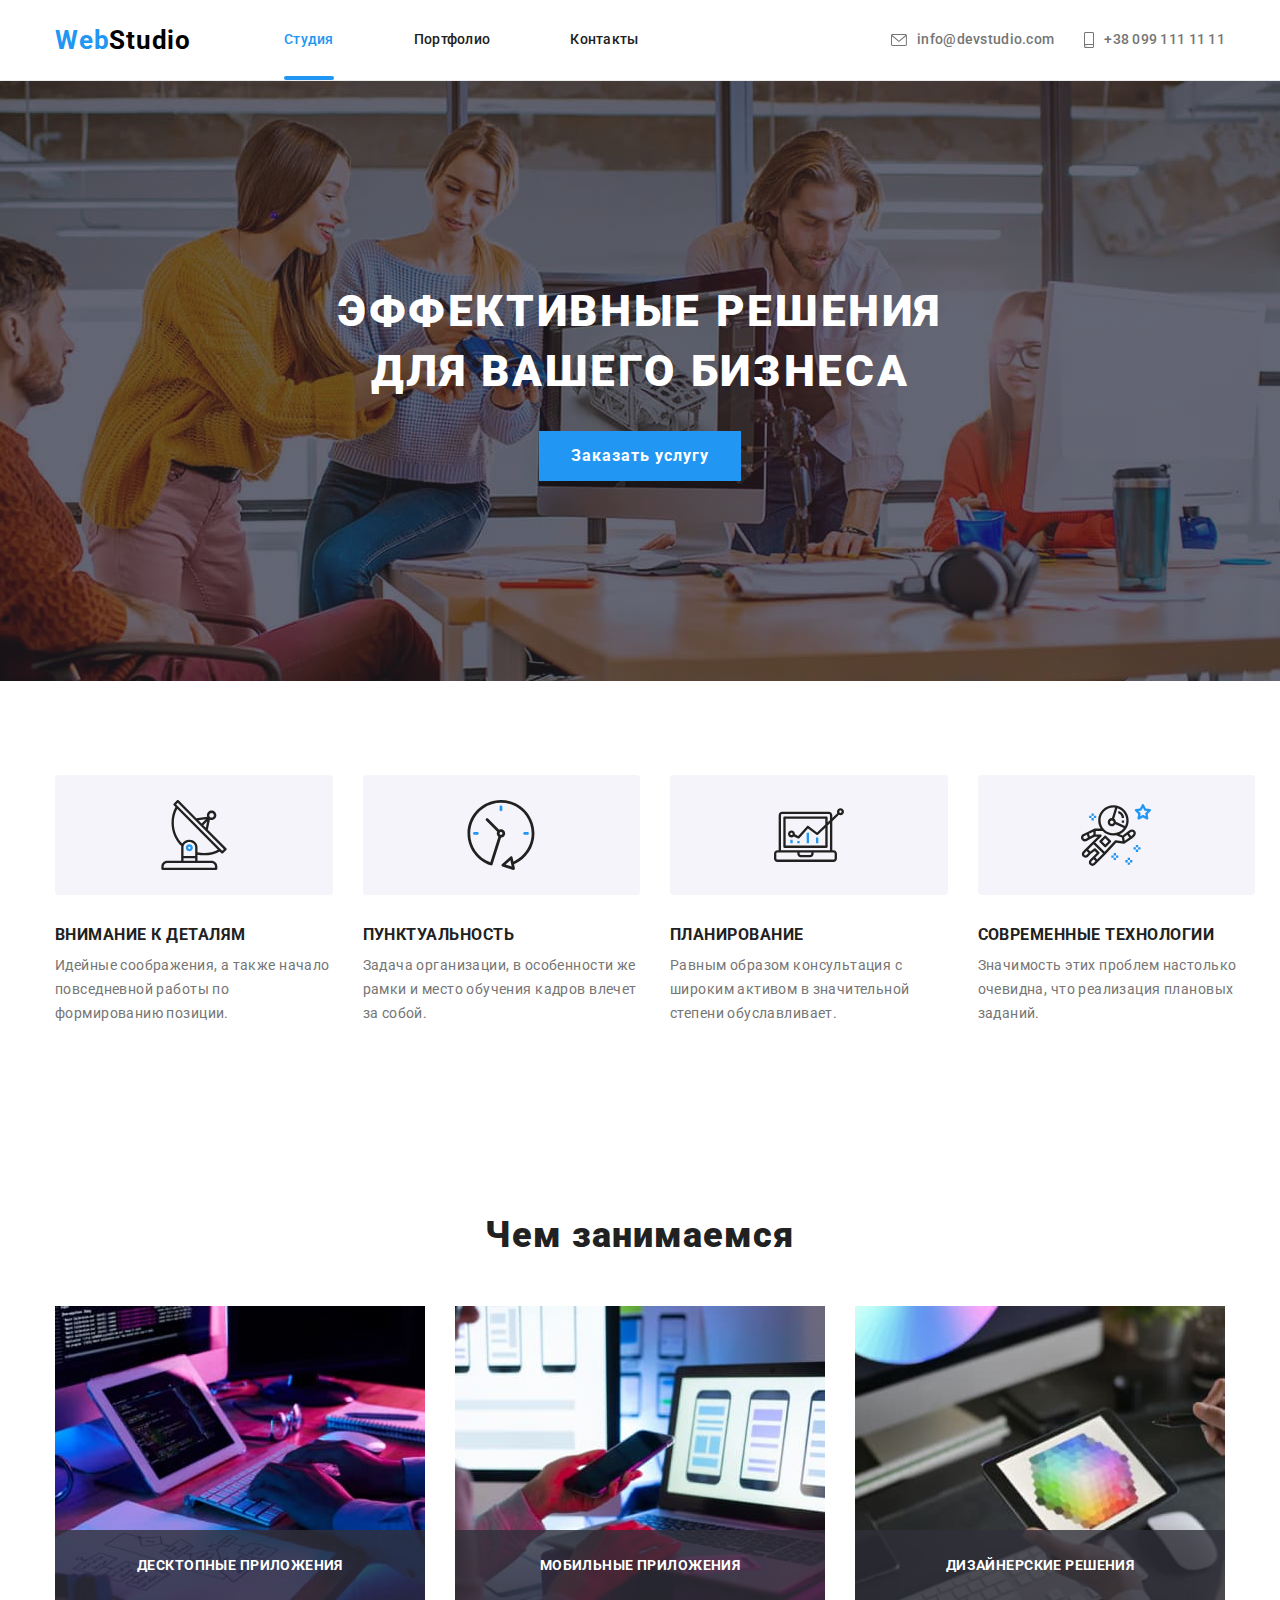
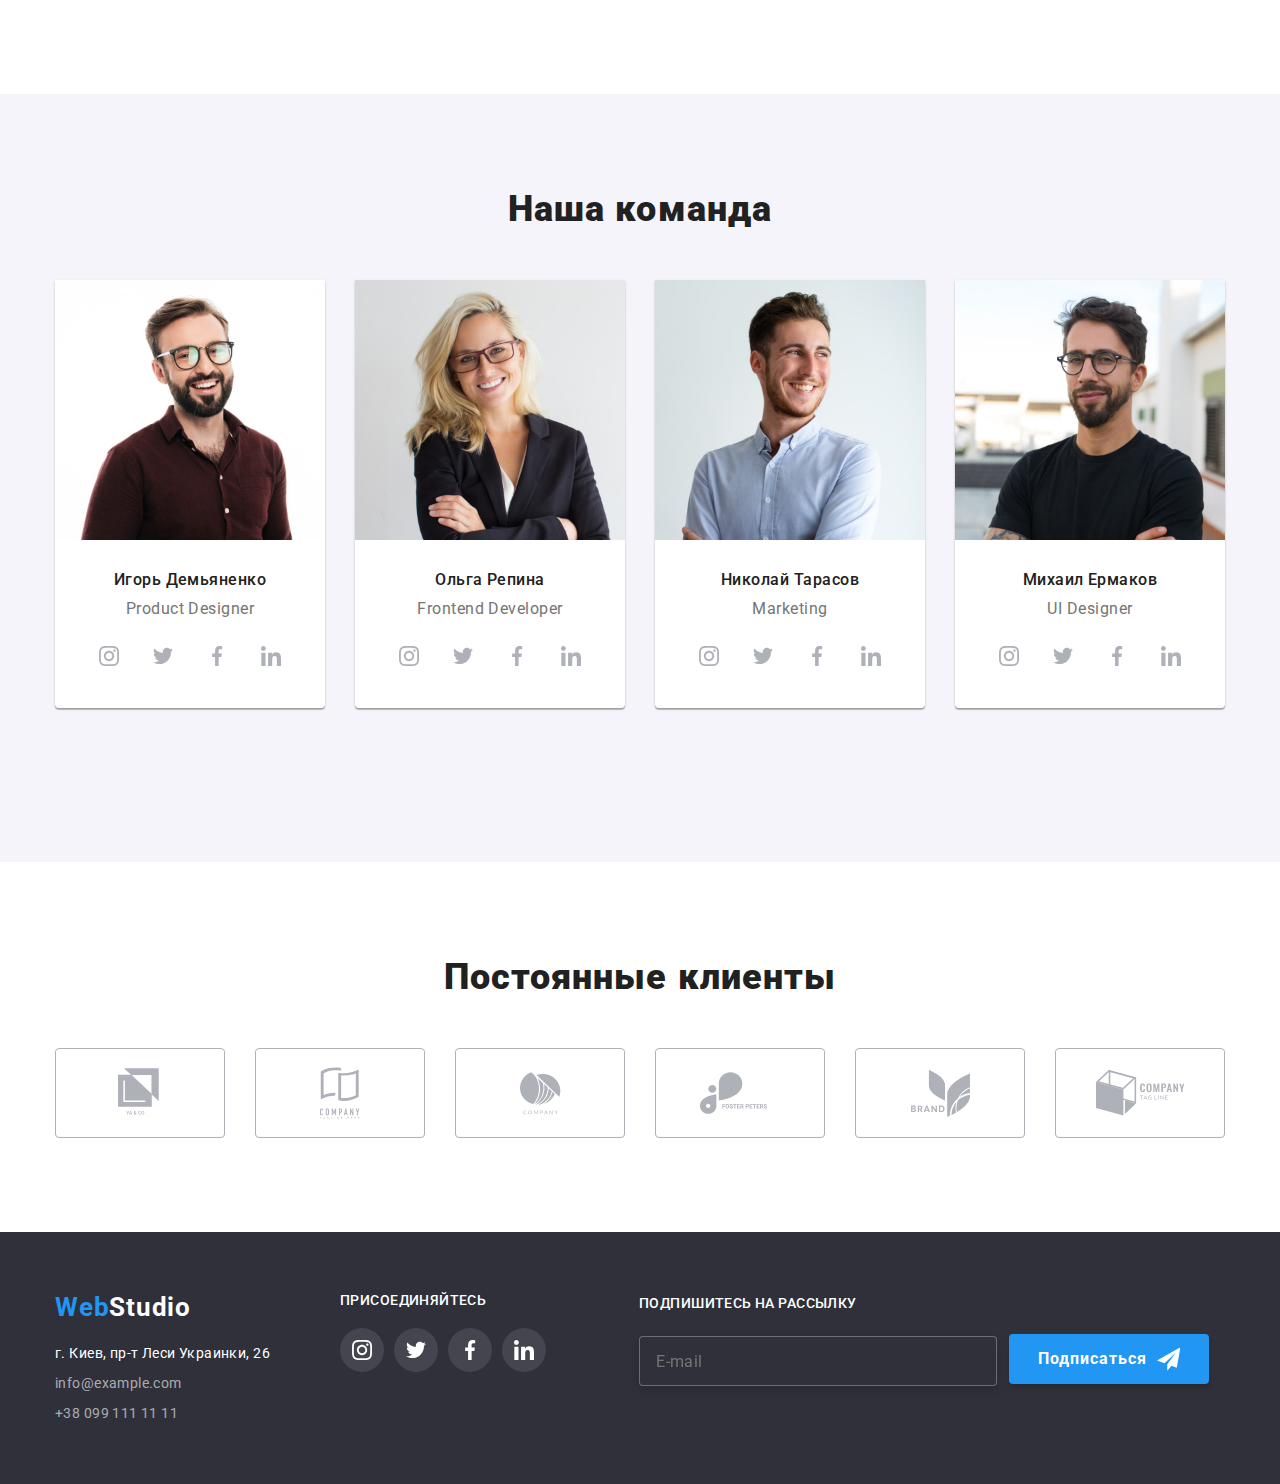
==== commit 5c9b4291: "исправляет разметку" ====
--- a/index.html
+++ b/index.html
@@ -8,6 +8,7 @@
     <link href="https://fonts.googleapis.com/css2?family=Roboto:wght@400;500;700;900&display=swap" rel="stylesheet">
     <link rel="stylesheet" href="https://cdnjs.cloudflare.com/ajax/libs/modern-normalize/1.0.0/modern-normalize.min.css">
     <link rel="stylesheet" href="./css/main.min.css">
+    <title>WebStudio :: Студия</title>
 </head>
  
 <body>
@@ -129,8 +130,7 @@
                 <h2  class="section-tittle no-margin">Чем занимаемся</h2>
                 <ul class="list menu menu-offers">                   
                     <li class="item">
-                         <a class="link" href="">
-                            
+                         <a class="link" href="./portfolio.html">  
                         <img 
                           srcset=
                             "./images/about/img1.jpg 1x, 
@@ -146,7 +146,7 @@
                     
                     </li>
                     <li class="item">
-                       <a class="link" href="">
+                       <a class="link" href="./portfolio.html">
                         <img 
                         srcset=
                             "./images/about/img2.jpg 1x, 
@@ -163,7 +163,7 @@
                      
                     </li>
                     <li class="item">
-                        <a class="link" href="">
+                        <a class="link" href="./portfolio.html">
                         <img 
                         srcset=
                             "./images/about/img3.jpg 1x, 
@@ -188,17 +188,15 @@
                 <h2 class="section-tittle no-margin">Наша команда</h2>
                 <ul class="list menu-team">                   
                     <li class="team-card">
-                        <img class="team-image"
-                         srcset=
-                            "./images/team/pd.jpg 1x, 
-                            ./images/team/pd@2x.jpg 2x, 
-                            ./images/team/pd@3x.jpg 3x"
-
-                            src="./images/team/pd.jpg"
-                            alt="Игорь Демьяненко"
-                            sizes="(min-width: 1200px) 25vw, (min-width: 768px) 50vw,  100vw"
-                             
-                        />
+                        <picture>
+                            <source srcset="/images/team/desktop/pd.jpg 1x,
+                                            /images/team/desktop/pd@2x.jpg 2x" media="(min-width: 1200px)" />
+                            <source srcset="/images/team/tablet/pd.jpg 1x,
+                                            /images/team/tablet/pd@2x.jpg 2x" media="(min-width: 768px)" />
+                            <source srcset="/images/team/mobile/pd.jpg 1x,
+                                            /images/team/mobile/pd@2x.jpg 2x" media="(min-width: 480px)" />
+                            <img class="team-img" src="/images/team/desktop/pd.jpg" alt="Фото Игоря Демьяненко" />
+                        </picture>
                         <div class="info">
                             <h3  class="p-title no-margin">Игорь Демьяненко</h3>
                             <p lang="en" class="text no-margin">Product Designer</p>
@@ -240,15 +238,15 @@
                     </li>
                 
                     <li class="team-card">
-                        <img class="team-image"
-                         srcset=
-                            "./images/team/fd.jpg 1x, 
-                            ./images/team/fd@2x.jpg 2x, 
-                            ./images/team/fd@3x.jpg 3x"
-
-                            src="./images/team/fd.jpg"
-                            alt="Ольга Репина"
-                       />
+                        <picture>
+                            <source srcset="/images/team/desktop/fd.jpg 1x,
+                                            /images/team/desktop/fd@2x.jpg 2x" media="(min-width: 1200px)" />
+                            <source srcset="/images/team/tablet/fd.jpg 1x,
+                                            /images/team/tablet/fd@2x.jpg 2x" media="(min-width: 768px)" />
+                            <source srcset="/images/team/mobile/fd.jpg 1x,
+                                            /images/team/mobile/fd@2x.jpg 2x" media="(min-width: 480px)" />
+                            <img class="team-img" src="/images/team/desktop/fd.jpg" alt="Фото Ольги Репиной" />
+                        </picture>
                         <div class="info">
                             <h3  class="p-title no-margin">Ольга Репина</h3>
                             <p lang="en" class="text no-margin">Frontend Developer</p>
@@ -290,15 +288,15 @@
                     </li>
                 
                     <li class="team-card">
-                        <img class="team-image"
-                        srcset=
-                            "./images/team/market.jpg 1x, 
-                            ./images/team/market@2x.jpg 2x, 
-                            ./images/team/market@3x.jpg 3x"
-
-                            src="./images/team/market.jpg"
-                            alt="Николай Тарасов"
-                        />
+                        <picture>
+                            <source srcset="/images/team/desktop/market.jpg 1x,
+                                            /images/team/desktop/market@2x.jpg 2x" media="(min-width: 1200px)" />
+                            <source srcset="/images/team/tablet/market.jpg 1x,
+                                            /images/team/tablet/market@2x.jpg 2x" media="(min-width: 768px)" />
+                            <source srcset="/images/team/mobile/market.jpg 1x,
+                                             /images/team/mobile/market@2x.jpg 2x" media="(min-width: 480px)" />
+                            <img class="team-img" src="/images/team/desktop/market.jpg" alt="Фото Николая Тарасова" />
+                        </picture>
                         <div class="info">
                             <h3 class="p-title no-margin">Николай Тарасов</h3>
                             <p lang="en" class="text no-margin">Marketing</p>
@@ -340,15 +338,15 @@
                     </li>
                 
                     <li class="team-card">                   
-                        <img class="team-image" 
-                         srcset=
-                            "./images/team/ui.jpg 1x, 
-                            ./images/team/ui@2x.jpg 2x, 
-                            ./images/team/ui@3x.jpg 3x"
-
-                            src="./images/team/ui.jpg"
-                            alt="Михаил Ермаков"
-                        />
+                        <picture>
+                            <source srcset="/images/team/desktop/ui.jpg 1x,
+                                            /images/team/desktop/ui@2x.jpg 2x" media="(min-width: 1200px)" />
+                            <source srcset="/images/team/tablet/ui.jpg 1x,
+                                             /images/team/tablet/ui@2x.jpg 2x" media="(min-width: 768px)" />
+                            <source srcset="/images/team/mobile/ui.jpg 1x,
+                                             /images/team/mobile/ui@2x.jpg 2x" media="(min-width: 480px)" />
+                            <img  class="team-img" src="/images/team/desktop/ui.jpg" alt="Фото Михаила Ермакова" />
+                        </picture>
                         <div class="info">
                             <h3 class="p-title no-margin">Михаил Ермаков</h3>
                             <p lang="en" class="text no-margin">UI Designer</p>
@@ -572,7 +570,7 @@
                     <input class="checkbox visually-hidden" type="checkbox" name="policy">
                     <span class="checkbox-icon"></span>
                     <span class="checkbox-caption">Соглашаюсь с рассылкой и принимаю
-                        <a class="link-policy" href="">Условия договора</a>
+                        <a class="link-policy" href="http://google.com">Условия договора</a>
                     </span>
                 </label>
 
--- a/css/main.min.css
+++ b/css/main.min.css
@@ -1,2 +1,2 @@
-.hero-box,.menu-benefits .icon,.clients-list .company-link,.social-list .social-link{display:flex;align-items:center}@font-face{font-family:"Raleway";font-style:normal;font-weight:400;src:url("../fonts/raleway-v18-latin/raleway-v18-latin-regular.eot");src:local(""),url("../fonts/raleway-v18-latin/raleway-v18-latin-regular.eot?#iefix") format("embedded-opentype"),url("../fonts/raleway-v18-latin/raleway-v18-latin-regular.woff2") format("woff2"),url("../fonts/raleway-v18-latin/raleway-v18-latin-regular.woff") format("woff"),url("../fonts/raleway-v18-latin/raleway-v18-latin-regular.ttf") format("truetype"),url("../fonts/raleway-v18-latin/raleway-v18-latin-regular.svg#Raleway") format("svg")}@font-face{font-family:"Raleway";font-style:normal;font-weight:700;src:url("../fonts/raleway-v18-latin/raleway-v18-latin-700.eot");src:local(""),url("../fonts/raleway-v18-latin/raleway-v18-latin-700.eot?#iefix") format("embedded-opentype"),url("../fonts/raleway-v18-latin/raleway-v18-latin-700.woff2") format("woff2"),url("../fonts/raleway-v18-latin/raleway-v18-latin-700.woff") format("woff"),url("../fonts/raleway-v18-latin/raleway-v18-latin-700.ttf") format("truetype"),url("../fonts/raleway-v18-latin/raleway-v18-latin-700.svg#Raleway") format("svg")}html{box-sizing:border-box}*,::after,::before{box-sizing:inherit}body{font-family:"Roboto", sans-serif;font-size:14px;font-weight:400;line-height:1.71;letter-spacing:.03em}img{display:block;max-width:100%;height:auto}.no-margin{margin-top:0}.text{margin:0}.container{width:100%;padding-left:15px;padding-right:15px;margin-right:auto;margin-left:auto}@media screen and (min-width: 480px){.container{width:480px}}@media screen and (min-width: 768px){.container{width:768px}}@media screen and (min-width: 1200px){.container{width:1200px}}.item{display:block}@media screen and (min-width: 768px){.navigate,.header-container,.social-list,.menu-item{display:flex;align-items:center}}@media screen and (max-width: 1199px){.about,.benefits,.team,.section-portfolio,.clients{padding-top:60px}}@media screen and (min-width: 1200px){.about,.benefits,.team,.section-portfolio,.clients{padding-top:94px}}@media screen and (max-width: 1199px){.section-portfolio,.clients,.about,.benefits{padding-bottom:60px}}@media screen and (min-width: 1200px){.section-portfolio,.clients,.about,.benefits{padding-bottom:94px}}.visually-hidden{position:absolute;clip:rect(1px 1px 1px 1px);clip:rect(1px, 1px, 1px, 1px);padding:0;border:0;height:1px;width:1px;margin:-1px;overflow:hidden}.section-tittle{margin-top:0;font-family:"Roboto",sans-serif;color:#212121}@media screen and (max-width: 1199px){.section-tittle{margin-bottom:30px;font-family:"Roboto",sans-serif;font-weight:700;font-size:28px;line-height:1.178;text-align:center;letter-spacing:0.03em}}@media screen and (min-width: 1200px){.section-tittle{margin-bottom:50px;font-weight:900;font-size:36px;line-height:1.17;text-align:center;letter-spacing:0.03em}}.btn{display:inline-block;border:0px solid transparent;border-radius:4px;padding:6px 22px;font-weight:500;font-size:16px;line-height:1.63;text-align:center;letter-spacing:0.03em;color:#212121;background-color:#f5f4fa;cursor:pointer;transition:color 250ms cubic-bezier(0.4, 0, 0.2, 1),background-color 250ms cubic-bezier(0.4, 0, 0.2, 1)}.btn:hover,.btn:focus,.btn:active{display:inline-block;border:0px solid transparent;border-radius:4px;border:none;outline:none;box-shadow:none;padding:6px 22px;font-weight:500;font-size:16px;line-height:1.62;text-align:center;letter-spacing:0.03em;color:#fff;background-color:#2196f3}.main-btn{display:inline-block;text-align:center;border:0px solid transparent;margin-top:0;margin-bottom:0;padding:10px 32px;font-size:16px;font-weight:700;line-height:1.875;letter-spacing:0.06em;background-color:#2196f3;color:#fff;cursor:pointer}.main-btn:hover,.main-btn:focus,.main-btn:active{border:none;box-shadow:none;background-color:#fff;color:#2196f3}.footer-button{display:inline-flex;max-width:200px;padding:10px 29px;font-weight:700;font-size:16px;line-height:1.88;align-items:center;text-align:center;letter-spacing:0.06em;font-weight:bold;color:#fff;background:#2196f3;box-shadow:0px 4px 4px rgba(0,0,0,0.15);border-radius:4px;border:none;cursor:pointer}@media screen and (max-width: 1199px){.footer-button{margin-top:20px}}@media screen and (min-width: 1200px){.footer-button{margin-left:12px}}.footer-button:focus{background-color:#fff;color:#2196f3}.footer-button:focus .footer-icon{fill:#2196f3}.header-container .menu-button{display:inline-flex;margin:10px, 0;padding:0;border:none;background-color:transparent}.header-container .menu-button .icon-close{display:none}.header-container .menu-button.is-open .icon-close{display:block}.header-container .menu-button.is-open .icon-menu{display:none}@media screen and (min-width: 768px){.header-container .menu-button{display:none}}.header-container .menu-button:hover,.header-container .menu-button:focus{fill:#2196f3}.link-logo{font-family:"Roboto",sans-serif;color:#000}@media screen and (min-width: 1200px){.link-logo{font-size:26px;font-weight:700;line-height:1.19;letter-spacing:.03em}}@media screen and (max-width: 1199px){.link-logo{font-weight:700;font-size:24px;line-height:1.166;letter-spacing:0.03em}}.link-logo.inverse{display:flex;margin-bottom:20px;text-align:center;color:#fff}.link-logo>span{color:#2196f3}.link,.link-logo{display:block;color:inherit;text-decoration:none;transition:color 250ms cubic-bezier(0.4, 0, 0.2, 1),fill 250ms cubic-bezier(0.4, 0, 0.2, 1)}.link:hover,.link:focus{color:#2196f3}.link-contacts:hover,.link-contacts:focus{color:#2196f3;fill:#2196f3}@media screen and (min-width: 768px) and (max-width: 1199px){.contacts-top .menu-link{padding:0;font-size:12px}}.contacts-top .link{display:flex;justify-content:center;align-items:center;transition:color 250ms cubic-bezier(0.4, 0, 0.2, 1),fill 250ms cubic-bezier(0.4, 0, 0.2, 1)}.menu-link{display:block;font-family:"Roboto", sans-serif;font-size:14px;font-weight:500;line-height:1.14;letter-spacing:.02em;color:#212121}@media screen and (min-width: 768px) and (max-width: 1199px){.menu-link{font-size:14px;line-height:1.14}}@media screen and (max-width: 767px){.menu-link{font-weight:500;font-size:18px;line-height:1.166;letter-spacing:0.02em}}@media screen and (min-width: 768px){.menu-link{padding-top:32px;padding-bottom:32px}}.link-contacts{color:#757575;fill:#757575}.menu-link .header-container{display:inline-flex;align-items:center}.site-nav .link-current{position:relative;display:inline-block;padding-bottom:8px;font-family:"Roboto", sans-serif;font-size:14px;font-weight:500;line-height:1.14;letter-spacing:.02em;color:#2196f3;text-decoration:none}@media screen and (max-width: 767px){.site-nav .link-current{font-weight:500;font-size:18px;line-height:1.166;letter-spacing:0.02em}}@media screen and (min-width: 768px){.site-nav .link-current{padding-top:32px;padding-bottom:32px}}.site-nav .link-current::after{content:"";position:absolute;display:inline-block;width:100%;height:4px;border-radius:2px;left:0;bottom:0;background-color:#2196f3}.social-link.light:hover{fill:#fff;background-color:#2196f3}.social-list .social-link.dark{justify-content:center;fill:#fff;background-color:rgba(255,255,255,0.1)}.social-link.dark:hover{background-color:#2196f3}@media screen and (max-width: 767px){.page-futer .item-link{font-weight:500;font-size:14px;line-height:1.71;text-align:center;letter-spacing:0.03em;font-style:normal}}.form-field{display:block;position:relative;background-color:transparent;margin-bottom:28px;font-weight:400;font-size:12px;line-height:1.17;letter-spacing:0.01em}.form-field .icon{position:absolute;display:inline-block;top:50%;left:0;fill:#212121;transform:translate(15px, -50%)}.form-field:focus-within .input ~ .icon{fill:#2196f3}.form-field .caption{position:absolute;top:50%;left:0;color:var(--primary-text-color);transform:translate(42px, -50%);transition:transform 250ms cubic-bezier(0.4, 0, 0.2, 1)}.form-field .input{display:block;width:100%;padding:12px 12px 12px 42px;font-weight:400;font-size:12px;line-height:1.17;letter-spacing:0.01em;border:1px solid rgba(33,33,33,0.2);border-radius:4px}.form-field:focus-within .input+.caption{color:#2196f3;transform:translate(0px, -38px)}.form-field .input:not(:placeholder-shown) ~ .caption{transform:translate(0px, -38px)}.form-field:focus-within .input,.form-field-area:focus-within .input{border:1px solid #2196f3;outline-width:0px;border-radius:4px}.form-field-area{display:block;position:relative;margin-bottom:20px;line-height:1.17;letter-spacing:0.01em;font-weight:400;font-size:12px}.form-field-area .caption{position:absolute;top:0;left:0;color:var(--primary-text-color);transform:translate(16px, 100%);transition:transform 250ms cubic-bezier(0.4, 0, 0.2, 1)}.form-field-area .input{padding:12px 16px;width:100%;height:120px;letter-spacing:0.01em;font-weight:400;font-size:12px;border:1px solid rgba(33,33,33,0.2);border-radius:4px;resize:none}.form-field-area:focus-within>.caption{color:#2196f3;transform:translate(0px, -18px)}.form-field-area .input:not(:placeholder-shown) ~ .caption{transform:translate(0px, -18px)}.field-checkbox{display:block;position:relative;text-align:end}@media screen and (min-width: 1200px){.field-checkbox{text-align:center}}.field-checkbox .checkbox-caption{font-size:12px}.checkbox-icon::before{position:absolute;top:4px;left:0px;display:inline-block;content:"";width:16px;height:15px;background-size:16px;background-position:left;background-repeat:no-repeat;background-color:transparent;background-image:url(../images/Vector-policy.svg)}@media screen and (min-width: 1200px){.checkbox-icon::before{left:7px}}.checkbox:checked+.checkbox-icon::before{background-image:url(../images/icon-check.svg)}.link-policy{border-bottom:1px solid #2196f3;color:#2196f3;text-decoration:none}.submit-button{border:none;margin-left:auto;margin-right:auto;margin-top:30px;padding:10px 55px;font-weight:700;font-size:16px;line-height:1.88;display:flex;align-items:center;text-align:center;letter-spacing:0.06em;color:#fff;background:#2196f3;box-shadow:0px 4px 4px rgba(0,0,0,0.15);border-radius:4px;cursor:pointer}.submit-button:hover{color:#2196f3;background-color:#fff}.footer-input{width:100%;width:358px;height:50px;margin-top:20px;padding-left:16px;border:1px solid rgba(255,255,255,0.3);box-sizing:border-box;filter:drop-shadow(0px 4px 4px rgba(0,0,0,0.15));border-radius:4px;background-color:#2f303a;font-weight:400;font-size:16px;line-height:1.25;letter-spacing:0.03em;color:rgba(255,255,255,0.6)}@media screen and (max-width: 767px){.footer-input{max-width:450px;min-width:200px;width:100%}}.backdrop{position:fixed;top:0;left:0;width:100%;height:100%;background:rgba(0,0,0,0.2)}@media screen and (max-width: 767px){.backdrop{padding:15px;overflow-y:scroll}}@media screen and (min-width: 768px){.backdrop{opacity:1;transition:opacity 250ms cubic-bezier(0.4, 0, 0.2, 1)}}@media screen and (max-width: 767px){.is-hidden{display:none}}@media screen and (min-width: 768px){.is-hidden{opacity:0;pointer-events:none;visibility:hidden}}@media screen and (min-width: 768px){.backdrop.is-hidden .modal{opacity:0;transform:translate(-50%, -50%) scale(0.2) rotate(180deg)}}.modal{position:relative;max-width:450px;width:100%;padding:40px;margin:auto;display:flex;flex-direction:column;box-shadow:0px 1px 3px rgba(0,0,0,0.12),0px 1px 1px rgba(0,0,0,0.14),0px 2px 1px rgba(0,0,0,0.2);border-radius:4px;background-color:#fff}@media screen and (min-width: 768px){.modal{position:absolute;top:50%;left:50%;opacity:1;transform:translate(-50%, -50%) scale(1) rotate(0deg);transition:transform,opacity 250ms,250ms cubic-bezier(0.4, 0, 0.2, 1)}}@media screen and (min-width: 1200px){.modal{max-width:528px;width:100%}}@media screen and (min-width: 768px) and (max-width: 1199px){.modal{max-width:450px;width:100%}}.modal .modal-button{position:absolute;display:inline-flex;justify-content:center;align-items:center;width:30px;height:30px;padding:0;margin:0;border:none;border-radius:50%;right:8px;top:8px;background-color:#fff;border:1px solid rgba(0,0,0,0.1);cursor:pointer}.modal-button:hover,.modal-button:focus,.modal-button:active{border:none;box-shadow:none;fill:#2196f3}.modal-header{display:block;margin-bottom:30px;font-weight:700;font-size:20px;line-height:1.15;text-align:center;color:#212121}.header{border-bottom:1px solid #ececec;background-color:var(--dark-bg)}.list{list-style:none;margin:0;padding:0}@media screen and (min-width: 768px){.menu{display:inline-flex}}.menu-item .svg-item{margin-right:10px;fill:inherit}@media screen and (max-width: 767px){.header-menu{display:none}}@media screen and (min-width: 1200px){.header-menu .menu-item:not(:last-child){margin-right:30px}}@media screen and (max-width: 767px){.site-nav{border-top:1px solid #ececec;padding-top:60px;padding-bottom:60px;font-size:18px;line-height:1.166}.site-nav .menu-item:not(:last-child){margin-bottom:40px}}@media screen and (min-width: 768px) and (max-width: 1199px){.site-nav{margin-left:88px}.site-nav .menu-item+.menu-item{margin-left:50px}}@media screen and (min-width: 1200px){.site-nav{margin-left:93px}.site-nav .menu-item+.menu-item{margin-left:50px}}.page-futer>.white-link{color:#fff}.social-list .social-icon{width:20px;height:20px}@media screen and (max-width: 767px){.contacts-top{padding-bottom:60px;font-size:18px;line-height:1.166;color:#757575}.contacts-top .menu-item:not(:last-child){margin-bottom:16px}}@media screen and (min-width: 1200px){.contacts-top{justify-content:end;display:flex}}@media screen and (min-width: 768px) and (max-width: 1199px){.contacts-top{flex-direction:column;margin-left:84px;margin-top:21px;margin-bottom:21px}}@media screen and (min-width: 768px) and (max-width: 1199px){.contacts-top .menu-item+.menu-item{margin-top:10px}}.header-container{position:relative;display:flex;align-items:center;justify-content:space-between}@media screen and (min-width: 1200px){.header-container{justify-content:flex-start}}.header-menu{background-color:#fff}@media screen and (max-width: 767px){.header-menu{display:none;position:absolute;top:100%;left:0;width:100%;text-align:center}.header-menu.is-open{display:block}}@media screen and (min-width: 768px){.header-menu{display:flex;justify-content:space-between;align-items:center}}.hero{max-width:1600px}.hero-box{width:100%;flex-direction:column;justify-content:center;text-align:center}@media screen and (max-width: 767px){.hero-box{padding-top:118px;padding-bottom:118px}}@media screen and (min-width: 768px){.hero-box{padding-top:200px;padding-bottom:200px}}.hero.overlay{max-width:1600px;height:400px;margin-left:auto;margin-right:auto;background-position:center;background-size:cover}@media screen and (max-width: 767px){.hero.overlay{background-image:linear-gradient(to right, rgba(47,48,58,0.4), rgba(47,48,58,0.4)),url("/images/hero/mobile/img-hero.jpg")}}@media screen and (max-width: 767px) and (min-device-pixel-ratio: 2), screen and (max-width: 767px) and (min-resolution: 192dpi), screen and (max-width: 767px) and (min-resolution: 2dppx){.hero.overlay{background-image:linear-gradient(to right, rgba(47,48,58,0.4), rgba(47,48,58,0.4)),url("/images/hero/mobile/img-hero@2x.jpg")}}@media screen and (max-width: 767px) and (min-device-pixel-ratio: 3), screen and (max-width: 767px) and (min-resolution: 288dpi), screen and (max-width: 767px) and (min-resolution: 3dppx){.hero.overlay{background-image:linear-gradient(to right, rgba(47,48,58,0.4), rgba(47,48,58,0.4)),url("/images/hero/mobile/img-hero@3x.jpg")}}@media screen and (min-width: 768px){.hero.overlay{height:600px;background-image:linear-gradient(to right, rgba(47,48,58,0.4), rgba(47,48,58,0.4)),url("/images/hero/tablet/img-hero.jpg")}}@media screen and (min-width: 768px) and (min-device-pixel-ratio: 2), screen and (min-width: 768px) and (min-resolution: 192dpi), screen and (min-width: 768px) and (min-resolution: 2dppx){.hero.overlay{background-image:linear-gradient(to right, rgba(47,48,58,0.4), rgba(47,48,58,0.4)),url("/images/hero/tablet/img-hero@2x.jpg")}}@media screen and (min-width: 768px) and (min-device-pixel-ratio: 3), screen and (min-width: 768px) and (min-resolution: 288dpi), screen and (min-width: 768px) and (min-resolution: 3dppx){.hero.overlay{background-image:linear-gradient(to right, rgba(47,48,58,0.4), rgba(47,48,58,0.4)),url("/images/hero/tablet/img-hero@3x.jpg")}}@media screen and (min-width: 1200px){.hero.overlay{background-image:linear-gradient(to right, rgba(47,48,58,0.4), rgba(47,48,58,0.4)),url("/images/hero/desktop/img-hero.jpg")}}@media screen and (min-width: 1200px) and (min-device-pixel-ratio: 2), screen and (min-width: 1200px) and (min-resolution: 192dpi), screen and (min-width: 1200px) and (min-resolution: 2dppx){.hero.overlay{background-image:linear-gradient(to right, rgba(47,48,58,0.4), rgba(47,48,58,0.4)),url("/images/hero/desktop/Img-hero@2x.jpg")}}@media screen and (min-width: 1200px) and (min-device-pixel-ratio: 3), screen and (min-width: 1200px) and (min-resolution: 288dpi), screen and (min-width: 1200px) and (min-resolution: 3dppx){.hero.overlay{background-image:linear-gradient(to right, rgba(47,48,58,0.4), rgba(47,48,58,0.4)),url("/images/hero/desktop/Img-hero@3x.jpg")}}.page-title{margin-bottom:30px;text-transform:uppercase;color:#fff}@media screen and (max-width: 767px){.page-title{font-size:26px;line-height:1.62}}@media screen and (min-width: 768px){.page-title{font-family:"Roboto",sans-serif;font-size:44px;font-weight:900;line-height:1.364;letter-spacing:.06em}}.menu-benefits>.p-title{margin-bottom:10px;font-family:"Roboto",sans-serif;text-align:center;text-transform:uppercase;color:#212121}@media screen and (min-width: 1200px){font-size:14px;font-weight:700;line-height:1.14;letter-spacing:.03em}@media screen and (min-width: 768px){.menu-benefits{display:flex;flex-wrap:wrap;margin-right:-30px}}@media screen and (max-width: 767px){.menu-benefits .item{width:100%;max-width:450px;margin-right:auto;margin-left:auto}}@media screen and (max-width: 767px){.menu-benefits .item:not(:last-child){margin-bottom:30px}}@media screen and (min-width: 768px) and (max-width: 1199px){.menu-benefits .item:not(:nth-child(2n)){margin-right:30px}}@media screen and (min-width: 768px) and (max-width: 1199px){.menu-benefits .item:not(:nth-last-child(-n+2)){margin-bottom:30px}}@media screen and (min-width: 1200px){.menu-benefits>.item+.item{margin-left:30px}}@media screen and (min-width: 768px) and (max-width: 1199px){.menu-benefits>.item{width:calc(100% / 2 - 30px)}}@media screen and (min-width: 1200px){.menu-benefits>.item{width:calc((100% - 3 * 30px) / 4)}}.menu-benefits .text{margin-top:0;margin-bottom:0;font-weight:400;font-size:14px;line-height:1.71;color:#757575}.menu-benefits .icon{align-items:center;height:120px;margin-bottom:30px;border-radius:4px;background-color:#f5f4fa}.menu-benefits .svg-item{width:70px;height:70px;margin:auto}.item .p-title{margin-bottom:10px;font-size:16px;font-weight:700;line-height:1.187;letter-spacing:.03em;text-transform:uppercase;color:#212121}@media screen and (max-width: 767px){.item .p-title{text-align:center}}@media screen and (max-width: 1199px){.about{display:none}}.menu-offers{display:flex}.menu-offers>.item{width:calc((100%- 60px) / 3)}.menu-offers>.item+.item{margin-left:30px}.menu-offers .link{display:block;position:relative}.menu-offers .description{position:absolute;left:0;bottom:0;margin:0;width:100%;padding-top:27px;padding-bottom:27px;color:#fff;background:rgba(47,48,58,0.8)}@media screen and (min-width: 1200px){.menu-offers .description{font-weight:700;font-size:14px;line-height:1.143;text-align:center;letter-spacing:0.03em;text-transform:uppercase}}.team{background-color:#f5f4fa}@media screen and (min-width: 1200px){.team{padding-top:94px;padding-bottom:94px}}.list.menu-team{background-color:var(--primary-bg-color)}@media screen and (min-width: 768px){.list.menu-team{display:flex;flex-wrap:wrap;padding-bottom:60px}}@media screen and (min-width: 768px) and (max-width: 1199px){.list.menu-team{display:flex}}.social-list{display:flex;justify-content:center}.menu-team>.team-card{box-shadow:0px 1px 3px rgba(0,0,0,0.12),0px 1px 1px rgba(0,0,0,0.14),0px 2px 1px rgba(0,0,0,0.2);border-radius:0px 0px 4px 4px}@media screen and (max-width: 767px){.menu-team>.team-card{text-align:center;width:100%;max-width:450px;margin-right:auto;margin-left:auto}}@media screen and (min-width: 768px) and (max-width: 1199px){.menu-team>.team-card{width:calc((100%  - 30px) / 2)}}@media screen and (min-width: 1200px){.menu-team>.team-card{width:calc((100% - 90px) / 4)}}.team-card{display:block;width:100%;margin-left:auto;margin-right:auto;box-shadow:0px 1px 3px rgba(0,0,0,0.12),0px 1px 1px rgba(0,0,0,0.14),0px 2px 1px rgba(0,0,0,0.2);border-radius:0px 0px 4px 4px;background:#fff}@media screen and (max-width: 767px){.team-card:not(:last-child){margin-bottom:30px}}@media screen and (min-width: 768px) and (max-width: 1199px){.team-card:nth-child(-n+2){margin-bottom:30px}}@media screen and (min-width: 768px) and (max-width: 1199px){.team-card:not(:nth-child(2n)){margin-right:30px}}@media screen and (min-width: 1200px){.team-card .team-card:not(:last-child){margin-bottom:30px}}@media screen and (min-width: 1200px){.menu-team>.team-card+.team-card{margin-left:30px}}@media screen and (max-width: 767px){.menu-team .info{padding-top:30px;padding-bottom:24px;padding-right:122px;padding-left:122px}}@media screen and (min-width: 768px) and (max-width: 1199px){.menu-team .info{padding-top:30px;padding-bottom:24px;padding-right:74px;padding-left:74px}}@media screen and (min-width: 1200px){.menu-team .info{padding-top:30px;padding-bottom:30px;padding-right:32px;padding-left:32px}}.info .p-title{margin-bottom:10px;font-size:16px;font-weight:500;line-height:1.19;letter-spacing:.03em;text-align:center;color:#212121}.info>.text{margin-bottom:16px;font-size:16px;font-weight:400;line-height:1.19;letter-spacing:.03em;text-align:center;color:#757575}.light{fill:#afb1b8}.team-image{width:100%}@media screen and (max-width: 480px){.team-image{width:450px;height:460px}}@media screen and (min-width: 768px){.team-image{width:354px;height:374px}}@media screen and (min-width: 1200px){.team-image{width:270px;height:260px}}.clients-list{display:flex;flex-wrap:wrap}@media screen and (max-width: 767px){.clients-list{margin-bottom:-30px}}@media screen and (max-width: 767px){.clients-list .item{margin-bottom:30px;width:calc((100% - 30px) / 2)}}@media screen and (min-width: 768px) and (max-width: 1199px){.clients-list .item{width:calc((100% - 60px) / 3);width:226px}}@media screen and (max-width: 767px){.clients-list .item:not(:nth-child(2n)){margin-right:30px}}@media screen and (min-width: 768px) and (max-width: 1199px){.clients-list .item:not(:nth-child(3n)){margin-right:30px}}@media screen and (max-width: 767px){.clients-list .item:nth-last-child(-n+2){margin-bottom:30px}}@media screen and (min-width: 768px) and (max-width: 1199px){.clients-list .item:not(:nth-last-child(-n+3)){margin-bottom:30px}}@media screen and (min-width: 1200px){.clients-list>.item{width:calc((100%-150px) / 6);width:170px}}@media screen and (min-width: 1200px){.clients-list>.item+.item{margin-left:30px}}.clients-list .company-link{align-items:center;justify-content:center;height:90px;color:#afb1b8;border:1px solid currentColor;border-radius:4px;fill:currentColor;transition:color 250ms cubic-bezier(0.4, 0, 0.2, 1),fill 250ms cubic-bezier(0.4, 0, 0.2, 1)}@media screen and (min-width: 1200px){.clients-list .company-link{width:170px}}.clients-list .company-link:hover,.clients-list .company-link:focus{color:#2196f3;fill:#2196f3}.footer{background-color:#2f303a}.page-futer{font-family:"Roboto",sans-serif;font-size:14px;font-weight:400;line-height:1.71;letter-spacing:.03em;color:#fff}.page-futer .contacts{font-weight:400;font-size:14px;line-height:1.5;color:rgba(255,255,255,0.6)}@media screen and (min-width: 1200px){.flex-footer{display:flex;align-items:center;padding-bottom:60px;padding-top:60px}.footer-left{margin-right:70px}.footer-right{display:flex;align-items:center;margin-left:93px}}.footer-icon{margin-left:10px;fill:#fff}.page-futer .item-link+.item-link{margin-top:9px}.address{color:#fff}.item-link{font-style:normal;font-size:14px;font-weight:400;line-height:1.5;letter-spacing:.03em;color:rgba(255,255,255,0.6)}.center-footer .title,.footer-right .title{margin-top:0;margin-bottom:20px;text-transform:uppercase;color:#fff;font-size:14px;font-weight:500;line-height:1.142;letter-spacing:.03em}@media screen and (max-width: 767px){.center-footer .title,.footer-right .title{text-align:center}}.social-list{display:flex;align-items:center;justify-content:center}.social-list .social-link{align-items:center;justify-content:center;width:44px;height:44px;border-radius:50%;transition:fill 250ms cubic-bezier(0.4, 0, 0.2, 1),background-color 250ms cubic-bezier(0.4, 0, 0.2, 1)}.social-list>.item+.item{margin-left:10px}@media screen and (max-width: 1199px){.footer-left,.center-footer,.footer-right{padding-top:60px;text-align:center}}@media screen and (max-width: 1199px){.footer-right{padding-bottom:60px}}@media screen and (max-width: 767px){.footer-right{padding-bottom:60px}}@media screen and (min-width: 768px) and (max-width: 1199px){.footer-tablet{display:flex;flex-direction:row;justify-content:space-between}}@media screen and (min-width: 1200px){.footer-tablet{display:flex;flex-direction:row}}@media screen and (max-width: 1199px){.link-logo.inverse{justify-content:center}}.menu-filters{display:flex;flex-wrap:wrap}@media screen and (min-width: 768px){.menu-filters{justify-content:center;margin-bottom:30px}}@media screen and (min-width: 1200px){.menu-filters{margin-bottom:50px}}.menu-filters .item{margin-bottom:15px}.menu-filters>.item+.item{margin-left:8px}@media screen and (min-width: 768px) and (max-width: 1199px){.list-portfolio{display:flex;flex-wrap:wrap;margin-top:40px}.list-portfolio .item-card{width:calc((100% - 30px) / 2)}.list-portfolio>.item-card:not(:nth-child(2n)){margin-right:30px}.list-portfolio>.item-card:not(:nth-last-child(-n+2)){margin-bottom:30px}}@media screen and (min-width: 1200px){.list-portfolio{display:flex;flex-wrap:wrap}}.list-portfolio .overlay{position:relative;overflow:hidden}.list-portfolio .description{display:block;position:absolute;left:0;right:0;top:0;bottom:0;margin:0;font-weight:400;font-size:18px;line-height:1.56;padding:63px 24px;color:#fff;background:#2196f3;transform:translateY(100%);transition:transform 250ms}.list-portfolio .img-card:hover .description,.list-portfolio .img-card:focus .description{transform:translateY(0)}.list-portfolio .img-card:hover,.list-portfolio .img-card:focus{box-shadow:0px 1px 1px rgba(0,0,0,0.12),0px 4px 4px rgba(0,0,0,0.06),1px 4px 6px rgba(0,0,0,0.16)}@media screen and (min-width: 1200px){.list-portfolio>.item-card:not(:nth-child(3n)){margin-right:30px}}@media screen and (min-width: 1200px){.list-portfolio>.item-card:not(:nth-last-child(-n+3)){margin-bottom:30px}}.info-portfolio .tittle{margin-top:0;margin-bottom:4px;font-weight:700;font-size:18px;line-height:2;letter-spacing:0.06em;color:#212121}.info-portfolio{padding:20px 24px;border-style:solid;border-width:0 1px 1px 1px;box-sizing:border-box;border-color:#eee}.info-portfolio .text{font-size:16px;font-weight:400;line-height:1.87;letter-spacing:.03em;color:#757575}.list-portfolio .item-card{display:flex;flex-wrap:wrap;background:#fff}@media screen and (min-width: 1200px){.list-portfolio .item-card{flex-basis:calc((100% - 60px) / 3)}}.img-card{height:auto;display:block;text-decoration:none}@media screen and (max-width: 767px){.img-card{width:100%}}@media screen and (max-width: 480px){.img-portfolio{width:450px;height:294px}}@media screen and (min-width: 768px){.img-portfolio{width:354px;height:294px}}@media screen and (min-width: 1200px){.img-portfolio{width:370px;height:294px}}
+.hero-box,.menu-benefits .icon,.clients-list .company-link,.social-list .social-link{display:flex;align-items:center}@font-face{font-family:"Raleway";font-style:normal;font-weight:400;src:url("../fonts/raleway-v18-latin/raleway-v18-latin-regular.eot");src:local(""),url("../fonts/raleway-v18-latin/raleway-v18-latin-regular.eot?#iefix") format("embedded-opentype"),url("../fonts/raleway-v18-latin/raleway-v18-latin-regular.woff2") format("woff2"),url("../fonts/raleway-v18-latin/raleway-v18-latin-regular.woff") format("woff"),url("../fonts/raleway-v18-latin/raleway-v18-latin-regular.ttf") format("truetype"),url("../fonts/raleway-v18-latin/raleway-v18-latin-regular.svg#Raleway") format("svg")}@font-face{font-family:"Raleway";font-style:normal;font-weight:700;src:url("../fonts/raleway-v18-latin/raleway-v18-latin-700.eot");src:local(""),url("../fonts/raleway-v18-latin/raleway-v18-latin-700.eot?#iefix") format("embedded-opentype"),url("../fonts/raleway-v18-latin/raleway-v18-latin-700.woff2") format("woff2"),url("../fonts/raleway-v18-latin/raleway-v18-latin-700.woff") format("woff"),url("../fonts/raleway-v18-latin/raleway-v18-latin-700.ttf") format("truetype"),url("../fonts/raleway-v18-latin/raleway-v18-latin-700.svg#Raleway") format("svg")}html{box-sizing:border-box}body{font-family:"Roboto", sans-serif;font-size:14px;font-weight:400;line-height:1.71;letter-spacing:.03em}img{display:block;max-width:100%;height:auto}.no-margin{margin-top:0}.text{margin:0}.container{width:100%;padding-left:15px;padding-right:15px;margin-right:auto;margin-left:auto}@media screen and (min-width: 480px){.container{width:480px}}@media screen and (min-width: 768px){.container{width:768px}}@media screen and (min-width: 1200px){.container{width:1200px}}.item{display:block}@media screen and (min-width: 768px){.navigate,.header-container,.social-list,.menu-item{display:flex;align-items:center}}@media screen and (max-width: 1199px){.about,.benefits,.team,.section-portfolio,.clients{padding-top:60px}}@media screen and (min-width: 1200px){.about,.benefits,.team,.section-portfolio,.clients{padding-top:94px}}@media screen and (max-width: 1199px){.section-portfolio,.clients,.about,.benefits{padding-bottom:60px}}@media screen and (min-width: 1200px){.section-portfolio,.clients,.about,.benefits{padding-bottom:94px}}.visually-hidden{position:absolute;clip:rect(1px 1px 1px 1px);clip:rect(1px, 1px, 1px, 1px);padding:0;border:0;height:1px;width:1px;margin:-1px;overflow:hidden}.section-tittle{margin-top:0;color:#212121;font-family:"Roboto",sans-serif}@media screen and (max-width: 1199px){.section-tittle{margin-bottom:30px;font-family:"Roboto",sans-serif;font-weight:700;font-size:28px;line-height:1.178;text-align:center;letter-spacing:0.03em}}@media screen and (min-width: 1200px){.section-tittle{margin-bottom:50px;font-weight:900;font-size:36px;line-height:1.17;text-align:center;letter-spacing:0.03em}}.btn{display:inline-block;border:0px solid transparent;border-radius:4px;padding:6px 22px;font-weight:500;font-size:16px;line-height:1.63;text-align:center;letter-spacing:0.03em;color:#212121;background-color:#f5f4fa;cursor:pointer;transition:color 250ms cubic-bezier(0.4, 0, 0.2, 1),background-color 250ms cubic-bezier(0.4, 0, 0.2, 1)}.btn:hover,.btn:focus,.btn:active{display:inline-block;border:0px solid transparent;border-radius:4px;border:none;outline:none;box-shadow:none;padding:6px 22px;font-weight:500;font-size:16px;line-height:1.62;text-align:center;letter-spacing:0.03em;color:#fff;background-color:#2196f3}.main-btn{display:inline-block;text-align:center;border:0px solid transparent;margin-top:0;margin-bottom:0;padding:10px 32px;font-size:16px;font-weight:700;line-height:1.875;letter-spacing:0.06em;background-color:#2196f3;color:#fff;cursor:pointer}.main-btn:hover,.main-btn:focus,.main-btn:active{border:none;box-shadow:none;background-color:#fff;color:#2196f3}.footer-button{display:inline-flex;height:50px;max-width:200px;margin-top:42px;padding:10px 29px;font-weight:700;font-size:16px;line-height:1.88;align-items:center;text-align:center;letter-spacing:0.06em;font-weight:bold;color:#fff;background:#2196f3;box-shadow:0px 4px 4px rgba(0,0,0,0.15);border-radius:4px;border:none;cursor:pointer}@media screen and (max-width: 1199px){.footer-button{margin-top:20px}}@media screen and (min-width: 1200px){.footer-button{margin-left:12px}}.footer-button:focus{background-color:#fff;color:#2196f3}.footer-button:focus .footer-icon{fill:#2196f3}.header-container .menu-button{display:inline-flex;margin:10px, 0;padding:0;border:none;background-color:transparent}.header-container .menu-button .icon-close{display:none}.header-container .menu-button.is-open .icon-close{display:block}.header-container .menu-button.is-open .icon-menu{display:none}@media screen and (min-width: 768px){.header-container .menu-button{display:none}}.header-container .menu-button:hover,.header-container .menu-button:focus{fill:#2196f3}.link-logo{font-family:"Roboto",sans-serif;color:#000}@media screen and (min-width: 1200px){.link-logo{font-size:26px;font-weight:700;line-height:1.19;letter-spacing:.03em}}@media screen and (max-width: 1199px){.link-logo{font-weight:700;font-size:24px;line-height:1.166;letter-spacing:0.03em}}.link-logo.inverse{display:flex;margin-bottom:20px;text-align:center;color:#fff}.link-logo>span{color:#2196f3}.link,.link-logo{display:block;color:inherit;text-decoration:none;transition:color 250ms cubic-bezier(0.4, 0, 0.2, 1),fill 250ms cubic-bezier(0.4, 0, 0.2, 1)}.link:hover,.link:focus{color:#2196f3}.link-contacts:hover,.link-contacts:focus{color:#2196f3;fill:#2196f3}@media screen and (min-width: 768px) and (max-width: 1199px){.contacts-top .menu-link{padding:0;font-size:12px}}.contacts-top .link{display:flex;justify-content:center;align-items:center;transition:color 250ms cubic-bezier(0.4, 0, 0.2, 1),fill 250ms cubic-bezier(0.4, 0, 0.2, 1)}.menu-link{display:block;font-family:"Roboto", sans-serif;font-size:14px;font-weight:500;line-height:1.14;letter-spacing:.02em;color:#212121}@media screen and (min-width: 768px) and (max-width: 1199px){.menu-link{font-size:14px;line-height:1.14}}@media screen and (max-width: 767px){.menu-link{font-weight:500;font-size:18px;line-height:1.166;letter-spacing:0.02em}}@media screen and (min-width: 768px){.menu-link{padding-top:32px;padding-bottom:32px}}.link-contacts{color:#757575;fill:#757575}.menu-link .header-container{display:inline-flex;align-items:center}.site-nav .link-current{position:relative;display:inline-block;padding-bottom:8px;font-family:"Roboto", sans-serif;font-size:14px;font-weight:500;line-height:1.14;letter-spacing:.02em;color:#2196f3;text-decoration:none}@media screen and (max-width: 767px){.site-nav .link-current{font-weight:500;font-size:18px;line-height:1.166;letter-spacing:0.02em}}@media screen and (min-width: 768px){.site-nav .link-current{padding-top:32px;padding-bottom:32px}}.site-nav .link-current::after{content:"";position:absolute;display:inline-block;width:100%;height:4px;border-radius:2px;left:0;bottom:0;background-color:#2196f3}.social-link.light:hover{fill:#fff;background-color:#2196f3}.social-list .social-link.dark{justify-content:center;fill:#fff;background-color:rgba(255,255,255,0.1)}.social-link.dark:hover{background-color:#2196f3}@media screen and (max-width: 767px){.page-futer .item-link{font-weight:500;font-size:14px;line-height:1.71;text-align:center;letter-spacing:0.03em;font-style:normal}}.form-field{display:block;position:relative;background-color:transparent;margin-bottom:28px;font-weight:400;font-size:12px;line-height:1.17;letter-spacing:0.01em}.form-field .icon{position:absolute;display:inline-block;top:50%;left:0;fill:#212121;transform:translate(15px, -50%)}.form-field:focus-within .input ~ .icon{fill:#2196f3}.form-field .caption{position:absolute;top:50%;left:0;color:var(--primary-text-color);transform:translate(42px, -50%);transition:transform 250ms cubic-bezier(0.4, 0, 0.2, 1)}.form-field .input{display:block;width:100%;padding:12px 12px 12px 42px;font-weight:400;font-size:12px;line-height:1.17;letter-spacing:0.01em;border:1px solid rgba(33,33,33,0.2);border-radius:4px}.form-field:focus-within .input+.caption{color:#2196f3;transform:translate(0px, -38px)}.form-field .input:not(:placeholder-shown) ~ .caption{transform:translate(0px, -38px)}.form-field:focus-within .input,.form-field-area:focus-within .input{border:1px solid #2196f3;outline-width:0px;border-radius:4px}.form-field-area{display:block;position:relative;margin-bottom:20px;line-height:1.17;letter-spacing:0.01em;font-weight:400;font-size:12px}.form-field-area .caption{position:absolute;top:0;left:0;color:var(--primary-text-color);transform:translate(16px, 100%);transition:transform 250ms cubic-bezier(0.4, 0, 0.2, 1)}.form-field-area .input{padding:12px 16px;width:100%;height:120px;letter-spacing:0.01em;font-weight:400;font-size:12px;border:1px solid rgba(33,33,33,0.2);border-radius:4px;resize:none}.form-field-area:focus-within>.caption{color:#2196f3;transform:translate(0px, -18px)}.form-field-area .input:not(:placeholder-shown) ~ .caption{transform:translate(0px, -18px)}.field-checkbox{display:block;position:relative;text-align:end}@media screen and (min-width: 1200px){.field-checkbox{text-align:center}}.field-checkbox .checkbox-caption{font-size:12px}.checkbox-icon::before{position:absolute;top:4px;left:0px;display:inline-block;content:"";width:16px;height:15px;background-size:16px;background-position:left;background-repeat:no-repeat;background-color:transparent;background-image:url(../images/Vector-policy.svg)}@media screen and (min-width: 1200px){.checkbox-icon::before{left:7px}}.checkbox:checked+.checkbox-icon::before{background-image:url(../images/icon-check.svg)}.link-policy{border-bottom:1px solid #2196f3;color:#2196f3;text-decoration:none}.submit-button{border:none;margin-left:auto;margin-right:auto;margin-top:30px;padding:10px 55px;font-weight:700;font-size:16px;line-height:1.88;display:flex;align-items:center;text-align:center;letter-spacing:0.06em;color:#fff;background:#2196f3;box-shadow:0px 4px 4px rgba(0,0,0,0.15);border-radius:4px;cursor:pointer}.submit-button:hover{color:#2196f3;background-color:#fff}.form-field-footer{margin-right:auto;margin-left:auto;width:358px}@media screen and (min-width: 768px) and (max-width: 1199px){.form-field-footer{display:flex;flex-direction:column}}.footer-input{display:inline-block;height:50px;padding-left:16px;border:1px solid rgba(255,255,255,0.3);box-sizing:border-box;filter:drop-shadow(0px 4px 4px rgba(0,0,0,0.15));border-radius:4px;background-color:#2f303a;font-weight:400;font-size:16px;line-height:1.25;letter-spacing:0.03em;color:rgba(255,255,255,0.6)}@media screen and (min-width: 1200px){.footer-input{margin-top:20px}}@media screen and (max-width: 767px){.footer-input{width:100%;margin-top:20px}}@media screen and (min-width: 767px){.footer-input{width:358px}}@media screen and (max-width: 767px){.footer-input{max-width:450px;min-width:200px;width:100%}}.backdrop{position:fixed;top:0;left:0;width:100%;height:100%;background:rgba(0,0,0,0.2)}@media screen and (max-width: 767px){.backdrop{padding:15px;overflow-y:scroll}}@media screen and (min-width: 768px){.backdrop{z-index:1000;opacity:1;transition:opacity 250ms cubic-bezier(0.4, 0, 0.2, 1)}}@media screen and (max-width: 767px){.is-hidden{display:none}}@media screen and (min-width: 768px){.is-hidden{opacity:0;pointer-events:none;visibility:hidden}}@media screen and (min-width: 768px){.backdrop.is-hidden .modal{opacity:0;transform:translate(-50%, -50%) scale(0.2) rotate(180deg)}}.modal{position:relative;max-width:450px;width:100%;padding:40px;margin:auto;display:flex;flex-direction:column;box-shadow:0px 1px 3px rgba(0,0,0,0.12),0px 1px 1px rgba(0,0,0,0.14),0px 2px 1px rgba(0,0,0,0.2);border-radius:4px;background-color:#fff}@media screen and (min-width: 768px){.modal{position:absolute;top:50%;left:50%;opacity:1;transform:translate(-50%, -50%) scale(1) rotate(0deg);transition:transform,opacity 250ms,250ms cubic-bezier(0.4, 0, 0.2, 1)}}@media screen and (min-width: 1200px){.modal{max-width:528px;width:100%}}@media screen and (min-width: 768px) and (max-width: 1199px){.modal{max-width:450px;width:100%}}.modal .modal-button{position:absolute;display:inline-flex;justify-content:center;align-items:center;width:30px;height:30px;padding:0;margin:0;border:none;border-radius:50%;right:8px;top:8px;background-color:#fff;border:1px solid rgba(0,0,0,0.1);cursor:pointer}.modal-button:hover,.modal-button:focus,.modal-button:active{border:none;box-shadow:none;fill:#2196f3}.modal-header{display:block;margin-bottom:30px;font-weight:700;font-size:20px;line-height:1.15;text-align:center;color:#212121}.header{border-bottom:1px solid #ececec;background-color:var(--dark-bg)}.list{list-style:none;margin:0;padding:0}@media screen and (min-width: 768px){.menu{display:inline-flex}}.menu-item .svg-item{margin-right:10px;fill:inherit}.header-menu{flex-grow:1}@media screen and (max-width: 767px){.header-menu{display:none}}@media screen and (min-width: 1200px){.header-menu .menu-item:not(:last-child){margin-right:30px}}@media screen and (max-width: 767px){.site-nav{border-top:1px solid #ececec;padding-top:60px;padding-bottom:60px;font-size:18px;line-height:1.166}.site-nav .menu-item:not(:last-child){margin-bottom:40px}}@media screen and (min-width: 768px) and (max-width: 1199px){.site-nav{margin-left:88px}.site-nav .menu-item+.menu-item{margin-left:50px}}@media screen and (min-width: 1200px){.site-nav{margin-left:93px}.site-nav .menu-item+.menu-item{margin-left:50px}}.page-futer>.white-link{color:#fff}.social-list .social-icon{width:20px;height:20px}@media screen and (max-width: 767px){.contacts-top{padding-bottom:60px;font-size:18px;line-height:1.166;color:#757575}.contacts-top .menu-item:not(:last-child){margin-bottom:16px}}@media screen and (min-width: 768px) and (max-width: 1199px){.contacts-top{flex-direction:column;margin-left:84px;margin-top:21px;margin-bottom:21px}.contacts-top .menu-item+.menu-item{margin-top:10px}}.header-container{position:relative;display:flex;align-items:center;justify-content:space-between}.header-menu{z-index:1000;background-color:#fff}@media screen and (max-width: 767px){.header-menu{display:none;position:absolute;top:100%;left:0;width:100%;text-align:center}.header-menu.is-open{display:block}}@media screen and (min-width: 768px){.header-menu{display:flex;justify-content:space-between;align-items:center}}.hero{max-width:1600px}.hero-box{width:100%;flex-direction:column;justify-content:center;text-align:center}@media screen and (max-width: 767px){.hero-box{padding-top:118px;padding-bottom:118px}}@media screen and (min-width: 768px){.hero-box{padding-top:200px;padding-bottom:200px}}.hero.overlay{max-width:1600px;height:400px;margin-left:auto;margin-right:auto;background-position:center;background-size:cover}@media screen and (max-width: 767px){.hero.overlay{background-image:linear-gradient(to right, rgba(47,48,58,0.4), rgba(47,48,58,0.4)),url("/images/hero/mobile/img-hero.jpg")}}@media screen and (max-width: 767px) and (min-device-pixel-ratio: 2), screen and (max-width: 767px) and (min-resolution: 192dpi), screen and (max-width: 767px) and (min-resolution: 2dppx){.hero.overlay{background-image:linear-gradient(to right, rgba(47,48,58,0.4), rgba(47,48,58,0.4)),url("/images/hero/mobile/img-hero@2x.jpg")}}@media screen and (min-width: 768px){.hero.overlay{height:600px;background-image:linear-gradient(to right, rgba(47,48,58,0.4), rgba(47,48,58,0.4)),url("/images/hero/tablet/img-hero.jpg")}}@media screen and (min-width: 768px) and (min-device-pixel-ratio: 2), screen and (min-width: 768px) and (min-resolution: 192dpi), screen and (min-width: 768px) and (min-resolution: 2dppx){.hero.overlay{background-image:linear-gradient(to right, rgba(47,48,58,0.4), rgba(47,48,58,0.4)),url("/images/hero/tablet/img-hero@2x.jpg")}}@media screen and (min-width: 1200px){.hero.overlay{background-image:linear-gradient(to right, rgba(47,48,58,0.4), rgba(47,48,58,0.4)),url("/images/hero/desktop/img-hero.jpg")}}@media screen and (min-width: 1200px) and (min-device-pixel-ratio: 2), screen and (min-width: 1200px) and (min-resolution: 192dpi), screen and (min-width: 1200px) and (min-resolution: 2dppx){.hero.overlay{background-image:linear-gradient(to right, rgba(47,48,58,0.4), rgba(47,48,58,0.4)),url("/images/hero/desktop/Img-hero@2x.jpg")}}.page-title{margin-bottom:30px;text-transform:uppercase;color:#fff}@media screen and (max-width: 767px){.page-title{font-size:26px;line-height:1.62}}@media screen and (min-width: 768px){.page-title{font-family:"Roboto",sans-serif;font-size:44px;font-weight:900;line-height:1.364;letter-spacing:.06em}}.menu-benefits>.p-title{margin-bottom:10px;font-family:"Roboto",sans-serif;text-align:center;text-transform:uppercase;color:#212121}@media screen and (min-width: 1200px){.menu-benefits>.p-title{font-size:14px;font-weight:700;line-height:1.14;letter-spacing:.03em}}@media screen and (min-width: 768px){.menu-benefits{display:flex;flex-wrap:wrap;margin-right:-30px}}@media screen and (max-width: 767px){.menu-benefits .item{width:100%;max-width:450px;margin-right:auto;margin-left:auto}}@media screen and (max-width: 767px){.menu-benefits .item:not(:last-child){margin-bottom:30px}}@media screen and (min-width: 768px) and (max-width: 1199px){.menu-benefits .item:not(:nth-child(2n)){margin-right:30px}}@media screen and (min-width: 768px) and (max-width: 1199px){.menu-benefits .item:not(:nth-last-child(-n+2)){margin-bottom:30px}}@media screen and (min-width: 1200px){.menu-benefits>.item+.item{margin-left:30px}}@media screen and (min-width: 768px) and (max-width: 1199px){.menu-benefits>.item{width:calc(100% / 2 - 30px)}}@media screen and (min-width: 1200px){.menu-benefits>.item{width:calc((100% - 3 * 30px) / 4)}}.menu-benefits .text{margin-top:0;margin-bottom:0;font-weight:400;font-size:14px;line-height:1.71;color:#757575}.menu-benefits .icon{align-items:center;height:120px;margin-bottom:30px;border-radius:4px;background-color:#f5f4fa}.menu-benefits .svg-item{width:70px;height:70px;margin:auto}.item .p-title{margin-bottom:10px;font-size:16px;font-weight:700;line-height:1.187;letter-spacing:.03em;text-transform:uppercase;color:#212121}@media screen and (max-width: 767px){.item .p-title{text-align:center}}@media screen and (max-width: 1199px){.about{display:none}}.menu-offers{display:flex}.menu-offers>.item{width:calc((100%- 60px) / 3)}.menu-offers>.item+.item{margin-left:30px}.menu-offers .link{display:block;position:relative}.menu-offers .description{position:absolute;left:0;bottom:0;margin:0;width:100%;padding-top:27px;padding-bottom:27px;color:#fff;background:rgba(47,48,58,0.8)}@media screen and (min-width: 1200px){.menu-offers .description{font-weight:700;font-size:14px;line-height:1.143;text-align:center;letter-spacing:0.03em;text-transform:uppercase}}.team{background-color:#f5f4fa}@media screen and (min-width: 1200px){.team{padding-top:94px;padding-bottom:94px}}.list.menu-team{background-color:var(--primary-bg-color)}@media screen and (min-width: 768px){.list.menu-team{display:flex;flex-wrap:wrap;padding-bottom:60px}}@media screen and (min-width: 768px) and (max-width: 1199px){.list.menu-team{display:flex}}.social-list{display:flex;justify-content:center}.menu-team>.team-card{box-shadow:0px 1px 3px rgba(0,0,0,0.12),0px 1px 1px rgba(0,0,0,0.14),0px 2px 1px rgba(0,0,0,0.2);border-radius:0px 0px 4px 4px}@media screen and (max-width: 767px){.menu-team>.team-card{text-align:center;width:100%;max-width:450px;margin-right:auto;margin-left:auto}}@media screen and (min-width: 768px) and (max-width: 1199px){.menu-team>.team-card{width:calc((100%  - 30px) / 2)}}@media screen and (min-width: 1200px){.menu-team>.team-card{width:calc((100% - 90px) / 4)}}.team-card{display:block;width:100%;margin-left:auto;margin-right:auto;box-shadow:0px 1px 3px rgba(0,0,0,0.12),0px 1px 1px rgba(0,0,0,0.14),0px 2px 1px rgba(0,0,0,0.2);border-radius:0px 0px 4px 4px;background:#fff}@media screen and (max-width: 767px){.team-card:not(:last-child){margin-bottom:30px}}@media screen and (min-width: 768px) and (max-width: 1199px){.team-card:nth-child(-n+2){margin-bottom:30px}}@media screen and (min-width: 768px) and (max-width: 1199px){.team-card:not(:nth-child(2n)){margin-right:30px}}@media screen and (min-width: 1200px){.team-card .team-card:not(:last-child){margin-bottom:30px}}@media screen and (min-width: 1200px){.menu-team>.team-card+.team-card{margin-left:30px}}@media screen and (max-width: 767px){.menu-team .info{padding-top:30px;padding-bottom:24px;padding-right:122px;padding-left:122px}}@media screen and (min-width: 768px) and (max-width: 1199px){.menu-team .info{padding-top:30px;padding-bottom:24px;padding-right:74px;padding-left:74px}}@media screen and (min-width: 1200px){.menu-team .info{padding-top:30px;padding-bottom:30px;padding-right:32px;padding-left:32px}}.info .p-title{margin-bottom:10px;font-size:16px;font-weight:500;line-height:1.19;letter-spacing:.03em;text-align:center;color:#212121}.info>.text{margin-bottom:16px;font-size:16px;font-weight:400;line-height:1.19;letter-spacing:.03em;text-align:center;color:#757575}.light{fill:#afb1b8}.team-img{width:100%}@media screen and (max-width: 480px){.team-img{width:450px;height:460px}}@media screen and (min-width: 768px){.team-img{width:354px;height:374px}}@media screen and (min-width: 1200px){.team-img{width:270px;height:260px}}.clients-list{display:flex;flex-wrap:wrap}@media screen and (max-width: 767px){.clients-list{margin-bottom:-30px}}@media screen and (max-width: 767px){.clients-list .item{margin-bottom:30px;width:calc((100% - 30px) / 2)}}@media screen and (min-width: 768px) and (max-width: 1199px){.clients-list .item{width:calc((100% - 60px) / 3)}}@media screen and (max-width: 767px){.clients-list .item:not(:nth-child(2n)){margin-right:30px}}@media screen and (min-width: 768px) and (max-width: 1199px){.clients-list .item:not(:nth-child(3n)){margin-right:30px}}@media screen and (max-width: 767px){.clients-list .item:nth-last-child(-n+2){margin-bottom:30px}}@media screen and (min-width: 768px) and (max-width: 1199px){.clients-list .item:not(:nth-last-child(-n+3)){margin-bottom:30px}}@media screen and (min-width: 1200px){.clients-list>.item{width:calc((100%-150px) / 6);width:170px}}@media screen and (min-width: 1200px){.clients-list>.item+.item{margin-left:30px}}.clients-list .company-link{align-items:center;justify-content:center;height:90px;color:#afb1b8;border:1px solid currentColor;border-radius:4px;fill:currentColor;transition:color 250ms cubic-bezier(0.4, 0, 0.2, 1),fill 250ms cubic-bezier(0.4, 0, 0.2, 1)}.clients-list .company-link:hover,.clients-list .company-link:focus{color:#2196f3;fill:#2196f3}.footer{background-color:#2f303a}.page-futer{font-family:"Roboto",sans-serif;font-size:14px;font-weight:400;line-height:1.71;letter-spacing:.03em;color:#fff}.page-futer .contacts{font-weight:400;font-size:14px;line-height:1.5;color:rgba(255,255,255,0.6)}@media screen and (min-width: 1200px){.flex-footer{display:flex;padding-bottom:60px;padding-top:60px}.footer-left{margin-right:70px}.footer-right{display:flex;margin-left:93px}}.footer-icon{margin-left:10px;fill:#fff}.page-futer .item-link+.item-link{margin-top:9px}.address{color:#fff}.item-link{font-style:normal;font-size:14px;font-weight:400;line-height:1.5;letter-spacing:.03em;color:rgba(255,255,255,0.6)}.center-footer .title,.footer-right .title{margin-top:0;margin-bottom:20px;text-transform:uppercase;color:#fff;font-size:14px;font-weight:500;line-height:1.142;letter-spacing:.03em}@media screen and (max-width: 767px){.center-footer .title,.footer-right .title{text-align:center}}.social-list{display:flex;align-items:center;justify-content:center}.social-list .social-link{align-items:center;justify-content:center;width:44px;height:44px;border-radius:50%;transition:fill 250ms cubic-bezier(0.4, 0, 0.2, 1),background-color 250ms cubic-bezier(0.4, 0, 0.2, 1)}.social-list>.item+.item{margin-left:10px}@media screen and (max-width: 1199px){.footer-left,.center-footer,.footer-right{padding-top:60px;text-align:center}}@media screen and (max-width: 1199px){.footer-right{padding-bottom:60px}}@media screen and (max-width: 767px){.footer-right{padding-bottom:60px}}@media screen and (min-width: 768px) and (max-width: 1199px){.footer-tablet{display:flex;flex-direction:row;justify-content:space-between}}@media screen and (min-width: 1200px){.footer-tablet{display:flex;flex-direction:row}}@media screen and (max-width: 1199px){.link-logo.inverse{justify-content:center}}.menu-filters{display:flex;flex-wrap:wrap}@media screen and (min-width: 768px){.menu-filters{justify-content:center;margin-bottom:30px}}@media screen and (min-width: 1200px){.menu-filters{margin-bottom:50px}}.menu-filters .item{margin-bottom:15px}.menu-filters>.item+.item{margin-left:8px}.list-portfolio{display:flex;flex-wrap:wrap}.list-portfolio>.item-card:not(:last-child){margin-bottom:30px}@media screen and (min-width: 768px) and (max-width: 1199px){.list-portfolio{margin-top:40px}.list-portfolio .item-card{width:calc((100% - 30px) / 2)}.list-portfolio>.item-card:not(:nth-child(2n)){margin-right:30px}.list-portfolio>.item-card:not(:nth-last-child(-n+2)){margin-bottom:30px}}@media screen and (min-width: 1200px){.list-portfolio{display:flex;flex-wrap:wrap}}.list-portfolio .overlay{position:relative;overflow:hidden}.list-portfolio .description{display:block;position:absolute;left:0;right:0;top:0;bottom:0;margin:0;font-size:18px;font-weight:400;line-height:1.56;letter-spacing:.03em;color:#fff;background:#2196f3;transform:translateY(100%);transition:transform 250ms}@media screen and (max-width: 767px){.list-portfolio .description{padding:77px 24px}}@media screen and (min-width: 768px){.list-portfolio .description{padding:49px 24px}}@media screen and (min-width: 1200px){.list-portfolio .description{padding:63px 24px}}.list-portfolio .img-card:hover .description,.list-portfolio .img-card:focus .description{transform:translateY(0)}.list-portfolio .img-card:hover,.list-portfolio .img-card:focus{box-shadow:0px 1px 1px rgba(0,0,0,0.12),0px 4px 4px rgba(0,0,0,0.06),1px 4px 6px rgba(0,0,0,0.16)}@media screen and (min-width: 1200px){.list-portfolio>.item-card:not(:nth-child(3n)){margin-right:30px}}@media screen and (min-width: 1200px){.list-portfolio>.item-card:not(:nth-last-child(-n+3)){margin-bottom:30px}}.info-portfolio .tittle{margin-top:0;margin-bottom:4px;font-weight:700;font-size:18px;line-height:2;letter-spacing:0.06em;color:#212121}.info-portfolio{padding:20px 24px;border-style:solid;border-width:0 1px 1px 1px;box-sizing:border-box;border-color:#eee}.info-portfolio .text{font-size:16px;font-weight:400;line-height:1.87;letter-spacing:.03em;color:#757575}.list-portfolio .item-card{display:flex;flex-wrap:wrap;background:#fff}@media screen and (min-width: 1200px){.list-portfolio .item-card{flex-basis:calc((100% - 60px) / 3)}}.img-card{height:auto;display:block;text-decoration:none}@media screen and (max-width: 767px){.img-card{width:100%}}.portfolio-img{width:100%}@media screen and (max-width: 480px){.portfolio-img{width:450px;height:294px}}@media screen and (min-width: 768px){.portfolio-img{width:354px;height:294px}}@media screen and (min-width: 1200px){.portfolio-img{width:370px;height:294px}}
 /*# sourceMappingURL=main.min.css.map */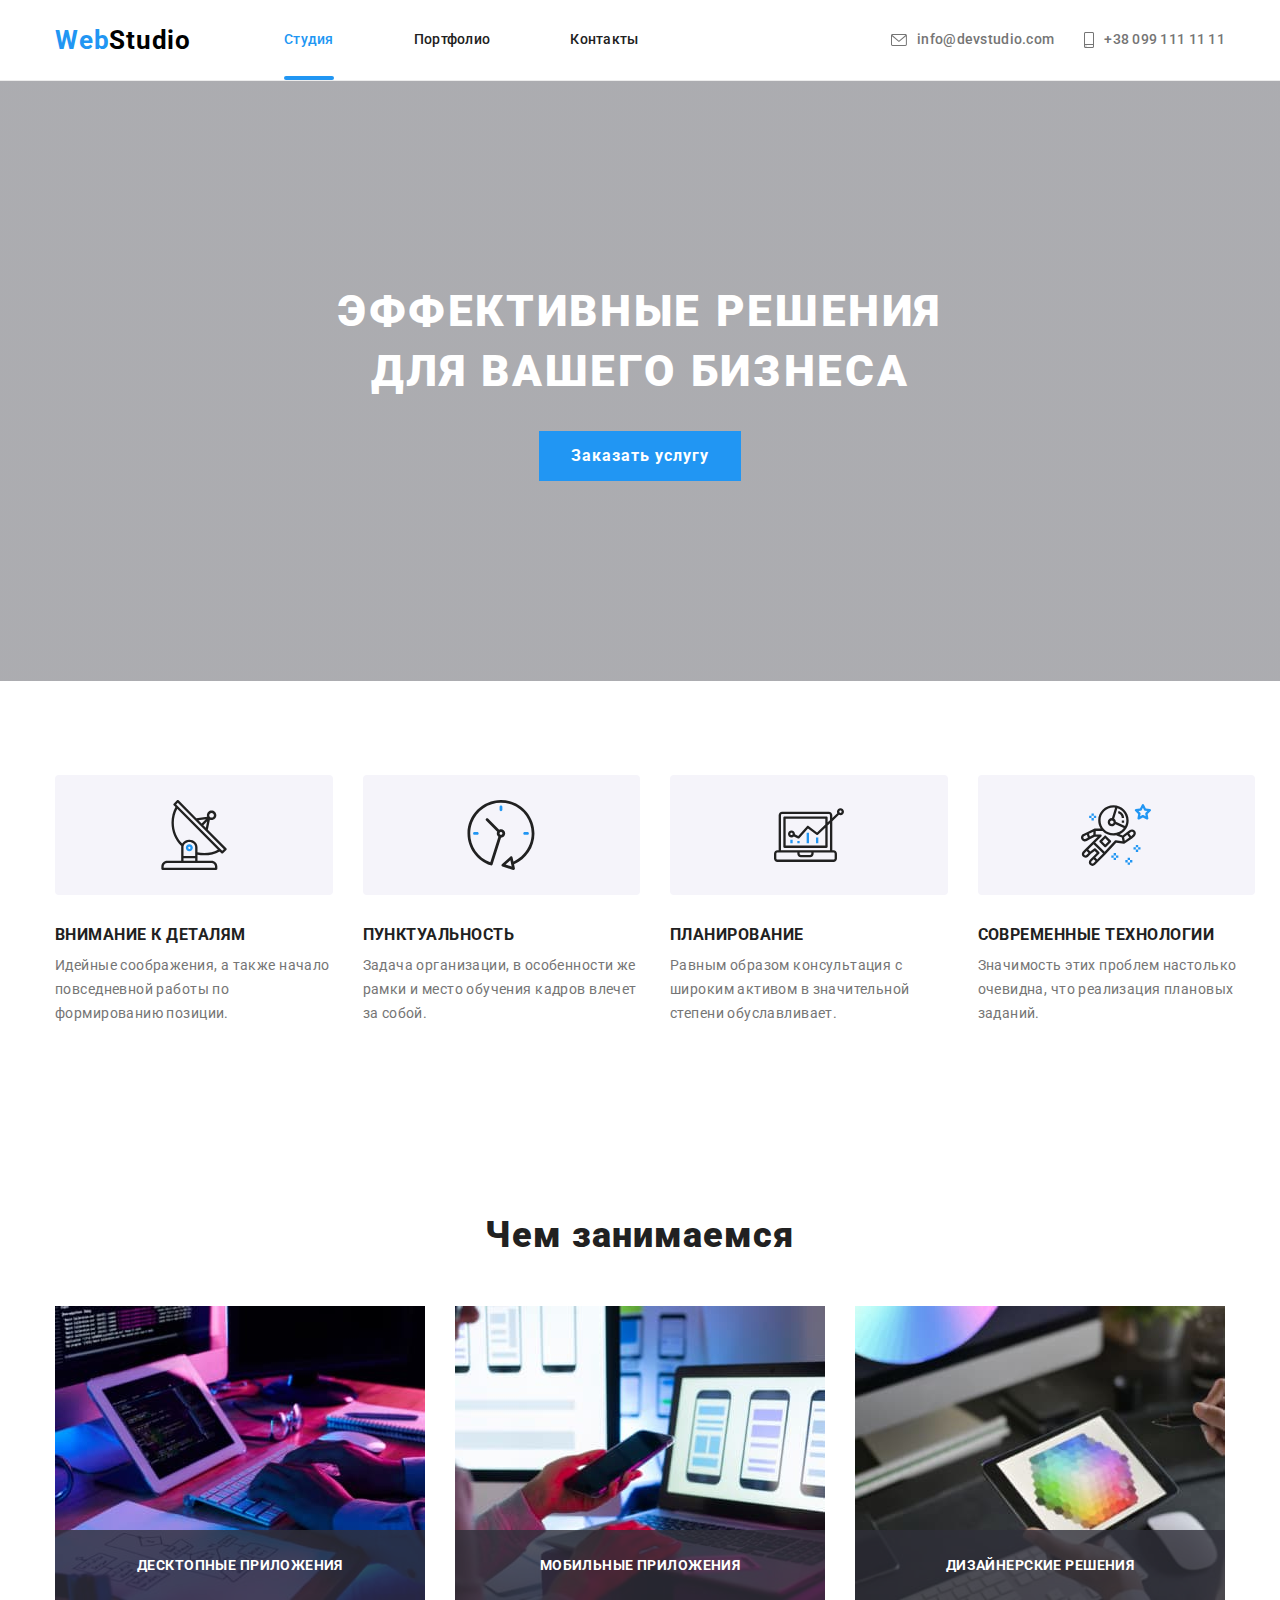
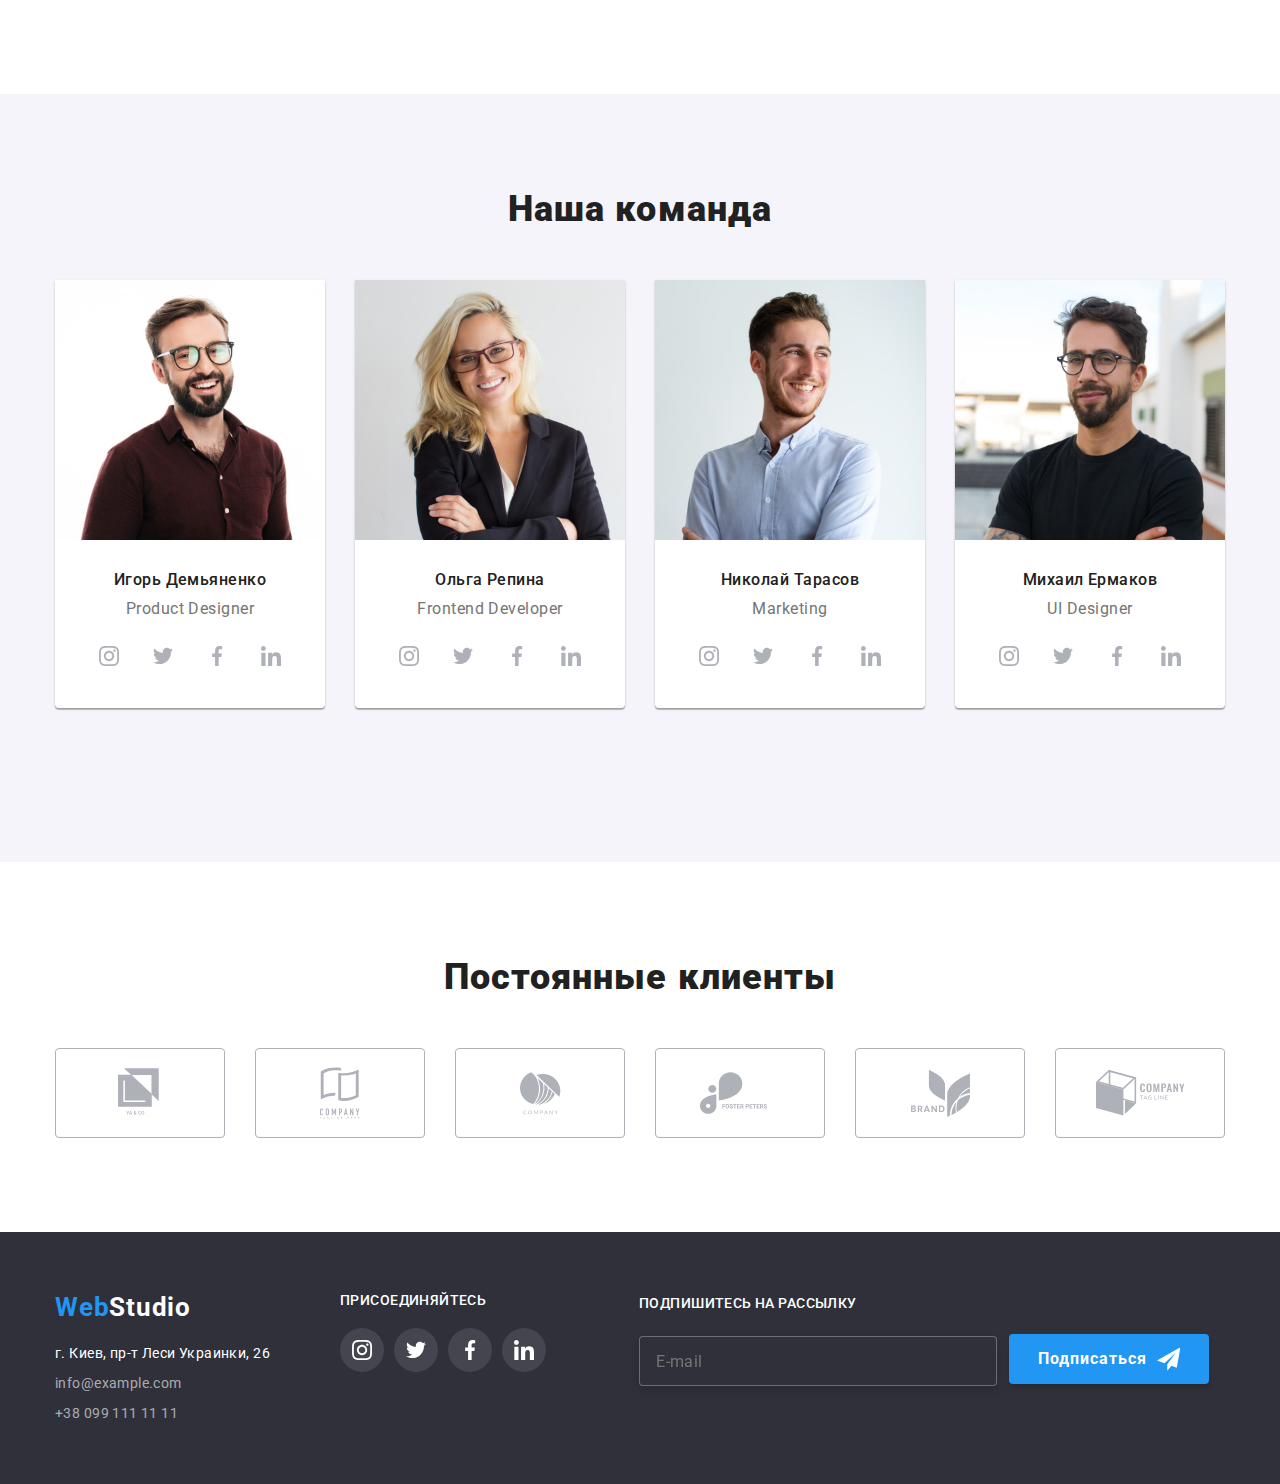
==== commit a9686877: "исправляет путь к изображениям" ====
--- a/index.html
+++ b/index.html
@@ -188,14 +188,15 @@
                 <h2 class="section-tittle no-margin">Наша команда</h2>
                 <ul class="list menu-team">                   
                     <li class="team-card">
+                        
                         <picture>
-                            <source srcset="/images/team/desktop/pd.jpg 1x,
-                                            /images/team/desktop/pd@2x.jpg 2x" media="(min-width: 1200px)" />
-                            <source srcset="/images/team/tablet/pd.jpg 1x,
-                                            /images/team/tablet/pd@2x.jpg 2x" media="(min-width: 768px)" />
-                            <source srcset="/images/team/mobile/pd.jpg 1x,
-                                            /images/team/mobile/pd@2x.jpg 2x" media="(min-width: 480px)" />
-                            <img class="team-img" src="/images/team/desktop/pd.jpg" alt="Фото Игоря Демьяненко" />
+                            <source srcset="./images/team/desktop/pd.jpg 1x,
+                                            ./images/team/desktop/pd@2x.jpg 2x" media="(min-width: 1200px)" />
+                            <source srcset="./images/team/tablet/pd.jpg 1x,
+                                            ./images/team/tablet/pd@2x.jpg 2x" media="(min-width: 768px)" />
+                            <source srcset="./images/team/mobile/pd.jpg 1x,
+                                            ./images/team/mobile/pd@2x.jpg 2x" media="(min-width: 480px)" />
+                            <img class="team-img" src="./images/team/desktop/pd.jpg" alt="Фото Игоря Демьяненко" />
                         </picture>
                         <div class="info">
                             <h3  class="p-title no-margin">Игорь Демьяненко</h3>
@@ -239,13 +240,13 @@
                 
                     <li class="team-card">
                         <picture>
-                            <source srcset="/images/team/desktop/fd.jpg 1x,
-                                            /images/team/desktop/fd@2x.jpg 2x" media="(min-width: 1200px)" />
-                            <source srcset="/images/team/tablet/fd.jpg 1x,
-                                            /images/team/tablet/fd@2x.jpg 2x" media="(min-width: 768px)" />
-                            <source srcset="/images/team/mobile/fd.jpg 1x,
-                                            /images/team/mobile/fd@2x.jpg 2x" media="(min-width: 480px)" />
-                            <img class="team-img" src="/images/team/desktop/fd.jpg" alt="Фото Ольги Репиной" />
+                            <source srcset="./images/team/desktop/fd.jpg 1x,
+                                            ./images/team/desktop/fd@2x.jpg 2x" media="(min-width: 1200px)" />
+                            <source srcset="./images/team/tablet/fd.jpg 1x,
+                                            ./images/team/tablet/fd@2x.jpg 2x" media="(min-width: 768px)" />
+                            <source srcset="./images/team/mobile/fd.jpg 1x,
+                                            ./images/team/mobile/fd@2x.jpg 2x" media="(min-width: 480px)" />
+                            <img class="team-img" src="./images/team/desktop/fd.jpg" alt="Фото Ольги Репиной" />
                         </picture>
                         <div class="info">
                             <h3  class="p-title no-margin">Ольга Репина</h3>
@@ -289,13 +290,13 @@
                 
                     <li class="team-card">
                         <picture>
-                            <source srcset="/images/team/desktop/market.jpg 1x,
-                                            /images/team/desktop/market@2x.jpg 2x" media="(min-width: 1200px)" />
-                            <source srcset="/images/team/tablet/market.jpg 1x,
-                                            /images/team/tablet/market@2x.jpg 2x" media="(min-width: 768px)" />
-                            <source srcset="/images/team/mobile/market.jpg 1x,
-                                             /images/team/mobile/market@2x.jpg 2x" media="(min-width: 480px)" />
-                            <img class="team-img" src="/images/team/desktop/market.jpg" alt="Фото Николая Тарасова" />
+                            <source srcset="./images/team/desktop/market.jpg 1x,
+                                            ./images/team/desktop/market@2x.jpg 2x" media="(min-width: 1200px)" />
+                            <source srcset="./images/team/tablet/market.jpg 1x,
+                                            ./images/team/tablet/market@2x.jpg 2x" media="(min-width: 768px)" />
+                            <source srcset="./images/team/mobile/market.jpg 1x,
+                                             ./images/team/mobile/market@2x.jpg 2x" media="(min-width: 480px)" />
+                            <img class="team-img" src="./images/team/desktop/market.jpg" alt="Фото Николая Тарасова" />
                         </picture>
                         <div class="info">
                             <h3 class="p-title no-margin">Николай Тарасов</h3>
@@ -339,13 +340,13 @@
                 
                     <li class="team-card">                   
                         <picture>
-                            <source srcset="/images/team/desktop/ui.jpg 1x,
-                                            /images/team/desktop/ui@2x.jpg 2x" media="(min-width: 1200px)" />
-                            <source srcset="/images/team/tablet/ui.jpg 1x,
-                                             /images/team/tablet/ui@2x.jpg 2x" media="(min-width: 768px)" />
-                            <source srcset="/images/team/mobile/ui.jpg 1x,
-                                             /images/team/mobile/ui@2x.jpg 2x" media="(min-width: 480px)" />
-                            <img  class="team-img" src="/images/team/desktop/ui.jpg" alt="Фото Михаила Ермакова" />
+                            <source srcset="./images/team/desktop/ui.jpg 1x,
+                                            ./images/team/desktop/ui@2x.jpg 2x" media="(min-width: 1200px)" />
+                            <source srcset="./images/team/tablet/ui.jpg 1x,
+                                             ./images/team/tablet/ui@2x.jpg 2x" media="(min-width: 768px)" />
+                            <source srcset="./images/team/mobile/ui.jpg 1x,
+                                             ./images/team/mobile/ui@2x.jpg 2x" media="(min-width: 480px)" />
+                            <img  class="team-img" src="./images/team/desktop/ui.jpg" alt="Фото Михаила Ермакова" />
                         </picture>
                         <div class="info">
                             <h3 class="p-title no-margin">Михаил Ермаков</h3>
--- a/css/main.min.css
+++ b/css/main.min.css
@@ -1,2 +1,2 @@
-.hero-box,.menu-benefits .icon,.clients-list .company-link,.social-list .social-link{display:flex;align-items:center}@font-face{font-family:"Raleway";font-style:normal;font-weight:400;src:url("../fonts/raleway-v18-latin/raleway-v18-latin-regular.eot");src:local(""),url("../fonts/raleway-v18-latin/raleway-v18-latin-regular.eot?#iefix") format("embedded-opentype"),url("../fonts/raleway-v18-latin/raleway-v18-latin-regular.woff2") format("woff2"),url("../fonts/raleway-v18-latin/raleway-v18-latin-regular.woff") format("woff"),url("../fonts/raleway-v18-latin/raleway-v18-latin-regular.ttf") format("truetype"),url("../fonts/raleway-v18-latin/raleway-v18-latin-regular.svg#Raleway") format("svg")}@font-face{font-family:"Raleway";font-style:normal;font-weight:700;src:url("../fonts/raleway-v18-latin/raleway-v18-latin-700.eot");src:local(""),url("../fonts/raleway-v18-latin/raleway-v18-latin-700.eot?#iefix") format("embedded-opentype"),url("../fonts/raleway-v18-latin/raleway-v18-latin-700.woff2") format("woff2"),url("../fonts/raleway-v18-latin/raleway-v18-latin-700.woff") format("woff"),url("../fonts/raleway-v18-latin/raleway-v18-latin-700.ttf") format("truetype"),url("../fonts/raleway-v18-latin/raleway-v18-latin-700.svg#Raleway") format("svg")}html{box-sizing:border-box}body{font-family:"Roboto", sans-serif;font-size:14px;font-weight:400;line-height:1.71;letter-spacing:.03em}img{display:block;max-width:100%;height:auto}.no-margin{margin-top:0}.text{margin:0}.container{width:100%;padding-left:15px;padding-right:15px;margin-right:auto;margin-left:auto}@media screen and (min-width: 480px){.container{width:480px}}@media screen and (min-width: 768px){.container{width:768px}}@media screen and (min-width: 1200px){.container{width:1200px}}.item{display:block}@media screen and (min-width: 768px){.navigate,.header-container,.social-list,.menu-item{display:flex;align-items:center}}@media screen and (max-width: 1199px){.about,.benefits,.team,.section-portfolio,.clients{padding-top:60px}}@media screen and (min-width: 1200px){.about,.benefits,.team,.section-portfolio,.clients{padding-top:94px}}@media screen and (max-width: 1199px){.section-portfolio,.clients,.about,.benefits{padding-bottom:60px}}@media screen and (min-width: 1200px){.section-portfolio,.clients,.about,.benefits{padding-bottom:94px}}.visually-hidden{position:absolute;clip:rect(1px 1px 1px 1px);clip:rect(1px, 1px, 1px, 1px);padding:0;border:0;height:1px;width:1px;margin:-1px;overflow:hidden}.section-tittle{margin-top:0;color:#212121;font-family:"Roboto",sans-serif}@media screen and (max-width: 1199px){.section-tittle{margin-bottom:30px;font-family:"Roboto",sans-serif;font-weight:700;font-size:28px;line-height:1.178;text-align:center;letter-spacing:0.03em}}@media screen and (min-width: 1200px){.section-tittle{margin-bottom:50px;font-weight:900;font-size:36px;line-height:1.17;text-align:center;letter-spacing:0.03em}}.btn{display:inline-block;border:0px solid transparent;border-radius:4px;padding:6px 22px;font-weight:500;font-size:16px;line-height:1.63;text-align:center;letter-spacing:0.03em;color:#212121;background-color:#f5f4fa;cursor:pointer;transition:color 250ms cubic-bezier(0.4, 0, 0.2, 1),background-color 250ms cubic-bezier(0.4, 0, 0.2, 1)}.btn:hover,.btn:focus,.btn:active{display:inline-block;border:0px solid transparent;border-radius:4px;border:none;outline:none;box-shadow:none;padding:6px 22px;font-weight:500;font-size:16px;line-height:1.62;text-align:center;letter-spacing:0.03em;color:#fff;background-color:#2196f3}.main-btn{display:inline-block;text-align:center;border:0px solid transparent;margin-top:0;margin-bottom:0;padding:10px 32px;font-size:16px;font-weight:700;line-height:1.875;letter-spacing:0.06em;background-color:#2196f3;color:#fff;cursor:pointer}.main-btn:hover,.main-btn:focus,.main-btn:active{border:none;box-shadow:none;background-color:#fff;color:#2196f3}.footer-button{display:inline-flex;height:50px;max-width:200px;margin-top:42px;padding:10px 29px;font-weight:700;font-size:16px;line-height:1.88;align-items:center;text-align:center;letter-spacing:0.06em;font-weight:bold;color:#fff;background:#2196f3;box-shadow:0px 4px 4px rgba(0,0,0,0.15);border-radius:4px;border:none;cursor:pointer}@media screen and (max-width: 1199px){.footer-button{margin-top:20px}}@media screen and (min-width: 1200px){.footer-button{margin-left:12px}}.footer-button:focus{background-color:#fff;color:#2196f3}.footer-button:focus .footer-icon{fill:#2196f3}.header-container .menu-button{display:inline-flex;margin:10px, 0;padding:0;border:none;background-color:transparent}.header-container .menu-button .icon-close{display:none}.header-container .menu-button.is-open .icon-close{display:block}.header-container .menu-button.is-open .icon-menu{display:none}@media screen and (min-width: 768px){.header-container .menu-button{display:none}}.header-container .menu-button:hover,.header-container .menu-button:focus{fill:#2196f3}.link-logo{font-family:"Roboto",sans-serif;color:#000}@media screen and (min-width: 1200px){.link-logo{font-size:26px;font-weight:700;line-height:1.19;letter-spacing:.03em}}@media screen and (max-width: 1199px){.link-logo{font-weight:700;font-size:24px;line-height:1.166;letter-spacing:0.03em}}.link-logo.inverse{display:flex;margin-bottom:20px;text-align:center;color:#fff}.link-logo>span{color:#2196f3}.link,.link-logo{display:block;color:inherit;text-decoration:none;transition:color 250ms cubic-bezier(0.4, 0, 0.2, 1),fill 250ms cubic-bezier(0.4, 0, 0.2, 1)}.link:hover,.link:focus{color:#2196f3}.link-contacts:hover,.link-contacts:focus{color:#2196f3;fill:#2196f3}@media screen and (min-width: 768px) and (max-width: 1199px){.contacts-top .menu-link{padding:0;font-size:12px}}.contacts-top .link{display:flex;justify-content:center;align-items:center;transition:color 250ms cubic-bezier(0.4, 0, 0.2, 1),fill 250ms cubic-bezier(0.4, 0, 0.2, 1)}.menu-link{display:block;font-family:"Roboto", sans-serif;font-size:14px;font-weight:500;line-height:1.14;letter-spacing:.02em;color:#212121}@media screen and (min-width: 768px) and (max-width: 1199px){.menu-link{font-size:14px;line-height:1.14}}@media screen and (max-width: 767px){.menu-link{font-weight:500;font-size:18px;line-height:1.166;letter-spacing:0.02em}}@media screen and (min-width: 768px){.menu-link{padding-top:32px;padding-bottom:32px}}.link-contacts{color:#757575;fill:#757575}.menu-link .header-container{display:inline-flex;align-items:center}.site-nav .link-current{position:relative;display:inline-block;padding-bottom:8px;font-family:"Roboto", sans-serif;font-size:14px;font-weight:500;line-height:1.14;letter-spacing:.02em;color:#2196f3;text-decoration:none}@media screen and (max-width: 767px){.site-nav .link-current{font-weight:500;font-size:18px;line-height:1.166;letter-spacing:0.02em}}@media screen and (min-width: 768px){.site-nav .link-current{padding-top:32px;padding-bottom:32px}}.site-nav .link-current::after{content:"";position:absolute;display:inline-block;width:100%;height:4px;border-radius:2px;left:0;bottom:0;background-color:#2196f3}.social-link.light:hover{fill:#fff;background-color:#2196f3}.social-list .social-link.dark{justify-content:center;fill:#fff;background-color:rgba(255,255,255,0.1)}.social-link.dark:hover{background-color:#2196f3}@media screen and (max-width: 767px){.page-futer .item-link{font-weight:500;font-size:14px;line-height:1.71;text-align:center;letter-spacing:0.03em;font-style:normal}}.form-field{display:block;position:relative;background-color:transparent;margin-bottom:28px;font-weight:400;font-size:12px;line-height:1.17;letter-spacing:0.01em}.form-field .icon{position:absolute;display:inline-block;top:50%;left:0;fill:#212121;transform:translate(15px, -50%)}.form-field:focus-within .input ~ .icon{fill:#2196f3}.form-field .caption{position:absolute;top:50%;left:0;color:var(--primary-text-color);transform:translate(42px, -50%);transition:transform 250ms cubic-bezier(0.4, 0, 0.2, 1)}.form-field .input{display:block;width:100%;padding:12px 12px 12px 42px;font-weight:400;font-size:12px;line-height:1.17;letter-spacing:0.01em;border:1px solid rgba(33,33,33,0.2);border-radius:4px}.form-field:focus-within .input+.caption{color:#2196f3;transform:translate(0px, -38px)}.form-field .input:not(:placeholder-shown) ~ .caption{transform:translate(0px, -38px)}.form-field:focus-within .input,.form-field-area:focus-within .input{border:1px solid #2196f3;outline-width:0px;border-radius:4px}.form-field-area{display:block;position:relative;margin-bottom:20px;line-height:1.17;letter-spacing:0.01em;font-weight:400;font-size:12px}.form-field-area .caption{position:absolute;top:0;left:0;color:var(--primary-text-color);transform:translate(16px, 100%);transition:transform 250ms cubic-bezier(0.4, 0, 0.2, 1)}.form-field-area .input{padding:12px 16px;width:100%;height:120px;letter-spacing:0.01em;font-weight:400;font-size:12px;border:1px solid rgba(33,33,33,0.2);border-radius:4px;resize:none}.form-field-area:focus-within>.caption{color:#2196f3;transform:translate(0px, -18px)}.form-field-area .input:not(:placeholder-shown) ~ .caption{transform:translate(0px, -18px)}.field-checkbox{display:block;position:relative;text-align:end}@media screen and (min-width: 1200px){.field-checkbox{text-align:center}}.field-checkbox .checkbox-caption{font-size:12px}.checkbox-icon::before{position:absolute;top:4px;left:0px;display:inline-block;content:"";width:16px;height:15px;background-size:16px;background-position:left;background-repeat:no-repeat;background-color:transparent;background-image:url(../images/Vector-policy.svg)}@media screen and (min-width: 1200px){.checkbox-icon::before{left:7px}}.checkbox:checked+.checkbox-icon::before{background-image:url(../images/icon-check.svg)}.link-policy{border-bottom:1px solid #2196f3;color:#2196f3;text-decoration:none}.submit-button{border:none;margin-left:auto;margin-right:auto;margin-top:30px;padding:10px 55px;font-weight:700;font-size:16px;line-height:1.88;display:flex;align-items:center;text-align:center;letter-spacing:0.06em;color:#fff;background:#2196f3;box-shadow:0px 4px 4px rgba(0,0,0,0.15);border-radius:4px;cursor:pointer}.submit-button:hover{color:#2196f3;background-color:#fff}.form-field-footer{margin-right:auto;margin-left:auto;width:358px}@media screen and (min-width: 768px) and (max-width: 1199px){.form-field-footer{display:flex;flex-direction:column}}.footer-input{display:inline-block;height:50px;padding-left:16px;border:1px solid rgba(255,255,255,0.3);box-sizing:border-box;filter:drop-shadow(0px 4px 4px rgba(0,0,0,0.15));border-radius:4px;background-color:#2f303a;font-weight:400;font-size:16px;line-height:1.25;letter-spacing:0.03em;color:rgba(255,255,255,0.6)}@media screen and (min-width: 1200px){.footer-input{margin-top:20px}}@media screen and (max-width: 767px){.footer-input{width:100%;margin-top:20px}}@media screen and (min-width: 767px){.footer-input{width:358px}}@media screen and (max-width: 767px){.footer-input{max-width:450px;min-width:200px;width:100%}}.backdrop{position:fixed;top:0;left:0;width:100%;height:100%;background:rgba(0,0,0,0.2)}@media screen and (max-width: 767px){.backdrop{padding:15px;overflow-y:scroll}}@media screen and (min-width: 768px){.backdrop{z-index:1000;opacity:1;transition:opacity 250ms cubic-bezier(0.4, 0, 0.2, 1)}}@media screen and (max-width: 767px){.is-hidden{display:none}}@media screen and (min-width: 768px){.is-hidden{opacity:0;pointer-events:none;visibility:hidden}}@media screen and (min-width: 768px){.backdrop.is-hidden .modal{opacity:0;transform:translate(-50%, -50%) scale(0.2) rotate(180deg)}}.modal{position:relative;max-width:450px;width:100%;padding:40px;margin:auto;display:flex;flex-direction:column;box-shadow:0px 1px 3px rgba(0,0,0,0.12),0px 1px 1px rgba(0,0,0,0.14),0px 2px 1px rgba(0,0,0,0.2);border-radius:4px;background-color:#fff}@media screen and (min-width: 768px){.modal{position:absolute;top:50%;left:50%;opacity:1;transform:translate(-50%, -50%) scale(1) rotate(0deg);transition:transform,opacity 250ms,250ms cubic-bezier(0.4, 0, 0.2, 1)}}@media screen and (min-width: 1200px){.modal{max-width:528px;width:100%}}@media screen and (min-width: 768px) and (max-width: 1199px){.modal{max-width:450px;width:100%}}.modal .modal-button{position:absolute;display:inline-flex;justify-content:center;align-items:center;width:30px;height:30px;padding:0;margin:0;border:none;border-radius:50%;right:8px;top:8px;background-color:#fff;border:1px solid rgba(0,0,0,0.1);cursor:pointer}.modal-button:hover,.modal-button:focus,.modal-button:active{border:none;box-shadow:none;fill:#2196f3}.modal-header{display:block;margin-bottom:30px;font-weight:700;font-size:20px;line-height:1.15;text-align:center;color:#212121}.header{border-bottom:1px solid #ececec;background-color:var(--dark-bg)}.list{list-style:none;margin:0;padding:0}@media screen and (min-width: 768px){.menu{display:inline-flex}}.menu-item .svg-item{margin-right:10px;fill:inherit}.header-menu{flex-grow:1}@media screen and (max-width: 767px){.header-menu{display:none}}@media screen and (min-width: 1200px){.header-menu .menu-item:not(:last-child){margin-right:30px}}@media screen and (max-width: 767px){.site-nav{border-top:1px solid #ececec;padding-top:60px;padding-bottom:60px;font-size:18px;line-height:1.166}.site-nav .menu-item:not(:last-child){margin-bottom:40px}}@media screen and (min-width: 768px) and (max-width: 1199px){.site-nav{margin-left:88px}.site-nav .menu-item+.menu-item{margin-left:50px}}@media screen and (min-width: 1200px){.site-nav{margin-left:93px}.site-nav .menu-item+.menu-item{margin-left:50px}}.page-futer>.white-link{color:#fff}.social-list .social-icon{width:20px;height:20px}@media screen and (max-width: 767px){.contacts-top{padding-bottom:60px;font-size:18px;line-height:1.166;color:#757575}.contacts-top .menu-item:not(:last-child){margin-bottom:16px}}@media screen and (min-width: 768px) and (max-width: 1199px){.contacts-top{flex-direction:column;margin-left:84px;margin-top:21px;margin-bottom:21px}.contacts-top .menu-item+.menu-item{margin-top:10px}}.header-container{position:relative;display:flex;align-items:center;justify-content:space-between}.header-menu{z-index:1000;background-color:#fff}@media screen and (max-width: 767px){.header-menu{display:none;position:absolute;top:100%;left:0;width:100%;text-align:center}.header-menu.is-open{display:block}}@media screen and (min-width: 768px){.header-menu{display:flex;justify-content:space-between;align-items:center}}.hero{max-width:1600px}.hero-box{width:100%;flex-direction:column;justify-content:center;text-align:center}@media screen and (max-width: 767px){.hero-box{padding-top:118px;padding-bottom:118px}}@media screen and (min-width: 768px){.hero-box{padding-top:200px;padding-bottom:200px}}.hero.overlay{max-width:1600px;height:400px;margin-left:auto;margin-right:auto;background-position:center;background-size:cover}@media screen and (max-width: 767px){.hero.overlay{background-image:linear-gradient(to right, rgba(47,48,58,0.4), rgba(47,48,58,0.4)),url("/images/hero/mobile/img-hero.jpg")}}@media screen and (max-width: 767px) and (min-device-pixel-ratio: 2), screen and (max-width: 767px) and (min-resolution: 192dpi), screen and (max-width: 767px) and (min-resolution: 2dppx){.hero.overlay{background-image:linear-gradient(to right, rgba(47,48,58,0.4), rgba(47,48,58,0.4)),url("/images/hero/mobile/img-hero@2x.jpg")}}@media screen and (min-width: 768px){.hero.overlay{height:600px;background-image:linear-gradient(to right, rgba(47,48,58,0.4), rgba(47,48,58,0.4)),url("/images/hero/tablet/img-hero.jpg")}}@media screen and (min-width: 768px) and (min-device-pixel-ratio: 2), screen and (min-width: 768px) and (min-resolution: 192dpi), screen and (min-width: 768px) and (min-resolution: 2dppx){.hero.overlay{background-image:linear-gradient(to right, rgba(47,48,58,0.4), rgba(47,48,58,0.4)),url("/images/hero/tablet/img-hero@2x.jpg")}}@media screen and (min-width: 1200px){.hero.overlay{background-image:linear-gradient(to right, rgba(47,48,58,0.4), rgba(47,48,58,0.4)),url("/images/hero/desktop/img-hero.jpg")}}@media screen and (min-width: 1200px) and (min-device-pixel-ratio: 2), screen and (min-width: 1200px) and (min-resolution: 192dpi), screen and (min-width: 1200px) and (min-resolution: 2dppx){.hero.overlay{background-image:linear-gradient(to right, rgba(47,48,58,0.4), rgba(47,48,58,0.4)),url("/images/hero/desktop/Img-hero@2x.jpg")}}.page-title{margin-bottom:30px;text-transform:uppercase;color:#fff}@media screen and (max-width: 767px){.page-title{font-size:26px;line-height:1.62}}@media screen and (min-width: 768px){.page-title{font-family:"Roboto",sans-serif;font-size:44px;font-weight:900;line-height:1.364;letter-spacing:.06em}}.menu-benefits>.p-title{margin-bottom:10px;font-family:"Roboto",sans-serif;text-align:center;text-transform:uppercase;color:#212121}@media screen and (min-width: 1200px){.menu-benefits>.p-title{font-size:14px;font-weight:700;line-height:1.14;letter-spacing:.03em}}@media screen and (min-width: 768px){.menu-benefits{display:flex;flex-wrap:wrap;margin-right:-30px}}@media screen and (max-width: 767px){.menu-benefits .item{width:100%;max-width:450px;margin-right:auto;margin-left:auto}}@media screen and (max-width: 767px){.menu-benefits .item:not(:last-child){margin-bottom:30px}}@media screen and (min-width: 768px) and (max-width: 1199px){.menu-benefits .item:not(:nth-child(2n)){margin-right:30px}}@media screen and (min-width: 768px) and (max-width: 1199px){.menu-benefits .item:not(:nth-last-child(-n+2)){margin-bottom:30px}}@media screen and (min-width: 1200px){.menu-benefits>.item+.item{margin-left:30px}}@media screen and (min-width: 768px) and (max-width: 1199px){.menu-benefits>.item{width:calc(100% / 2 - 30px)}}@media screen and (min-width: 1200px){.menu-benefits>.item{width:calc((100% - 3 * 30px) / 4)}}.menu-benefits .text{margin-top:0;margin-bottom:0;font-weight:400;font-size:14px;line-height:1.71;color:#757575}.menu-benefits .icon{align-items:center;height:120px;margin-bottom:30px;border-radius:4px;background-color:#f5f4fa}.menu-benefits .svg-item{width:70px;height:70px;margin:auto}.item .p-title{margin-bottom:10px;font-size:16px;font-weight:700;line-height:1.187;letter-spacing:.03em;text-transform:uppercase;color:#212121}@media screen and (max-width: 767px){.item .p-title{text-align:center}}@media screen and (max-width: 1199px){.about{display:none}}.menu-offers{display:flex}.menu-offers>.item{width:calc((100%- 60px) / 3)}.menu-offers>.item+.item{margin-left:30px}.menu-offers .link{display:block;position:relative}.menu-offers .description{position:absolute;left:0;bottom:0;margin:0;width:100%;padding-top:27px;padding-bottom:27px;color:#fff;background:rgba(47,48,58,0.8)}@media screen and (min-width: 1200px){.menu-offers .description{font-weight:700;font-size:14px;line-height:1.143;text-align:center;letter-spacing:0.03em;text-transform:uppercase}}.team{background-color:#f5f4fa}@media screen and (min-width: 1200px){.team{padding-top:94px;padding-bottom:94px}}.list.menu-team{background-color:var(--primary-bg-color)}@media screen and (min-width: 768px){.list.menu-team{display:flex;flex-wrap:wrap;padding-bottom:60px}}@media screen and (min-width: 768px) and (max-width: 1199px){.list.menu-team{display:flex}}.social-list{display:flex;justify-content:center}.menu-team>.team-card{box-shadow:0px 1px 3px rgba(0,0,0,0.12),0px 1px 1px rgba(0,0,0,0.14),0px 2px 1px rgba(0,0,0,0.2);border-radius:0px 0px 4px 4px}@media screen and (max-width: 767px){.menu-team>.team-card{text-align:center;width:100%;max-width:450px;margin-right:auto;margin-left:auto}}@media screen and (min-width: 768px) and (max-width: 1199px){.menu-team>.team-card{width:calc((100%  - 30px) / 2)}}@media screen and (min-width: 1200px){.menu-team>.team-card{width:calc((100% - 90px) / 4)}}.team-card{display:block;width:100%;margin-left:auto;margin-right:auto;box-shadow:0px 1px 3px rgba(0,0,0,0.12),0px 1px 1px rgba(0,0,0,0.14),0px 2px 1px rgba(0,0,0,0.2);border-radius:0px 0px 4px 4px;background:#fff}@media screen and (max-width: 767px){.team-card:not(:last-child){margin-bottom:30px}}@media screen and (min-width: 768px) and (max-width: 1199px){.team-card:nth-child(-n+2){margin-bottom:30px}}@media screen and (min-width: 768px) and (max-width: 1199px){.team-card:not(:nth-child(2n)){margin-right:30px}}@media screen and (min-width: 1200px){.team-card .team-card:not(:last-child){margin-bottom:30px}}@media screen and (min-width: 1200px){.menu-team>.team-card+.team-card{margin-left:30px}}@media screen and (max-width: 767px){.menu-team .info{padding-top:30px;padding-bottom:24px;padding-right:122px;padding-left:122px}}@media screen and (min-width: 768px) and (max-width: 1199px){.menu-team .info{padding-top:30px;padding-bottom:24px;padding-right:74px;padding-left:74px}}@media screen and (min-width: 1200px){.menu-team .info{padding-top:30px;padding-bottom:30px;padding-right:32px;padding-left:32px}}.info .p-title{margin-bottom:10px;font-size:16px;font-weight:500;line-height:1.19;letter-spacing:.03em;text-align:center;color:#212121}.info>.text{margin-bottom:16px;font-size:16px;font-weight:400;line-height:1.19;letter-spacing:.03em;text-align:center;color:#757575}.light{fill:#afb1b8}.team-img{width:100%}@media screen and (max-width: 480px){.team-img{width:450px;height:460px}}@media screen and (min-width: 768px){.team-img{width:354px;height:374px}}@media screen and (min-width: 1200px){.team-img{width:270px;height:260px}}.clients-list{display:flex;flex-wrap:wrap}@media screen and (max-width: 767px){.clients-list{margin-bottom:-30px}}@media screen and (max-width: 767px){.clients-list .item{margin-bottom:30px;width:calc((100% - 30px) / 2)}}@media screen and (min-width: 768px) and (max-width: 1199px){.clients-list .item{width:calc((100% - 60px) / 3)}}@media screen and (max-width: 767px){.clients-list .item:not(:nth-child(2n)){margin-right:30px}}@media screen and (min-width: 768px) and (max-width: 1199px){.clients-list .item:not(:nth-child(3n)){margin-right:30px}}@media screen and (max-width: 767px){.clients-list .item:nth-last-child(-n+2){margin-bottom:30px}}@media screen and (min-width: 768px) and (max-width: 1199px){.clients-list .item:not(:nth-last-child(-n+3)){margin-bottom:30px}}@media screen and (min-width: 1200px){.clients-list>.item{width:calc((100%-150px) / 6);width:170px}}@media screen and (min-width: 1200px){.clients-list>.item+.item{margin-left:30px}}.clients-list .company-link{align-items:center;justify-content:center;height:90px;color:#afb1b8;border:1px solid currentColor;border-radius:4px;fill:currentColor;transition:color 250ms cubic-bezier(0.4, 0, 0.2, 1),fill 250ms cubic-bezier(0.4, 0, 0.2, 1)}.clients-list .company-link:hover,.clients-list .company-link:focus{color:#2196f3;fill:#2196f3}.footer{background-color:#2f303a}.page-futer{font-family:"Roboto",sans-serif;font-size:14px;font-weight:400;line-height:1.71;letter-spacing:.03em;color:#fff}.page-futer .contacts{font-weight:400;font-size:14px;line-height:1.5;color:rgba(255,255,255,0.6)}@media screen and (min-width: 1200px){.flex-footer{display:flex;padding-bottom:60px;padding-top:60px}.footer-left{margin-right:70px}.footer-right{display:flex;margin-left:93px}}.footer-icon{margin-left:10px;fill:#fff}.page-futer .item-link+.item-link{margin-top:9px}.address{color:#fff}.item-link{font-style:normal;font-size:14px;font-weight:400;line-height:1.5;letter-spacing:.03em;color:rgba(255,255,255,0.6)}.center-footer .title,.footer-right .title{margin-top:0;margin-bottom:20px;text-transform:uppercase;color:#fff;font-size:14px;font-weight:500;line-height:1.142;letter-spacing:.03em}@media screen and (max-width: 767px){.center-footer .title,.footer-right .title{text-align:center}}.social-list{display:flex;align-items:center;justify-content:center}.social-list .social-link{align-items:center;justify-content:center;width:44px;height:44px;border-radius:50%;transition:fill 250ms cubic-bezier(0.4, 0, 0.2, 1),background-color 250ms cubic-bezier(0.4, 0, 0.2, 1)}.social-list>.item+.item{margin-left:10px}@media screen and (max-width: 1199px){.footer-left,.center-footer,.footer-right{padding-top:60px;text-align:center}}@media screen and (max-width: 1199px){.footer-right{padding-bottom:60px}}@media screen and (max-width: 767px){.footer-right{padding-bottom:60px}}@media screen and (min-width: 768px) and (max-width: 1199px){.footer-tablet{display:flex;flex-direction:row;justify-content:space-between}}@media screen and (min-width: 1200px){.footer-tablet{display:flex;flex-direction:row}}@media screen and (max-width: 1199px){.link-logo.inverse{justify-content:center}}.menu-filters{display:flex;flex-wrap:wrap}@media screen and (min-width: 768px){.menu-filters{justify-content:center;margin-bottom:30px}}@media screen and (min-width: 1200px){.menu-filters{margin-bottom:50px}}.menu-filters .item{margin-bottom:15px}.menu-filters>.item+.item{margin-left:8px}.list-portfolio{display:flex;flex-wrap:wrap}.list-portfolio>.item-card:not(:last-child){margin-bottom:30px}@media screen and (min-width: 768px) and (max-width: 1199px){.list-portfolio{margin-top:40px}.list-portfolio .item-card{width:calc((100% - 30px) / 2)}.list-portfolio>.item-card:not(:nth-child(2n)){margin-right:30px}.list-portfolio>.item-card:not(:nth-last-child(-n+2)){margin-bottom:30px}}@media screen and (min-width: 1200px){.list-portfolio{display:flex;flex-wrap:wrap}}.list-portfolio .overlay{position:relative;overflow:hidden}.list-portfolio .description{display:block;position:absolute;left:0;right:0;top:0;bottom:0;margin:0;font-size:18px;font-weight:400;line-height:1.56;letter-spacing:.03em;color:#fff;background:#2196f3;transform:translateY(100%);transition:transform 250ms}@media screen and (max-width: 767px){.list-portfolio .description{padding:77px 24px}}@media screen and (min-width: 768px){.list-portfolio .description{padding:49px 24px}}@media screen and (min-width: 1200px){.list-portfolio .description{padding:63px 24px}}.list-portfolio .img-card:hover .description,.list-portfolio .img-card:focus .description{transform:translateY(0)}.list-portfolio .img-card:hover,.list-portfolio .img-card:focus{box-shadow:0px 1px 1px rgba(0,0,0,0.12),0px 4px 4px rgba(0,0,0,0.06),1px 4px 6px rgba(0,0,0,0.16)}@media screen and (min-width: 1200px){.list-portfolio>.item-card:not(:nth-child(3n)){margin-right:30px}}@media screen and (min-width: 1200px){.list-portfolio>.item-card:not(:nth-last-child(-n+3)){margin-bottom:30px}}.info-portfolio .tittle{margin-top:0;margin-bottom:4px;font-weight:700;font-size:18px;line-height:2;letter-spacing:0.06em;color:#212121}.info-portfolio{padding:20px 24px;border-style:solid;border-width:0 1px 1px 1px;box-sizing:border-box;border-color:#eee}.info-portfolio .text{font-size:16px;font-weight:400;line-height:1.87;letter-spacing:.03em;color:#757575}.list-portfolio .item-card{display:flex;flex-wrap:wrap;background:#fff}@media screen and (min-width: 1200px){.list-portfolio .item-card{flex-basis:calc((100% - 60px) / 3)}}.img-card{height:auto;display:block;text-decoration:none}@media screen and (max-width: 767px){.img-card{width:100%}}.portfolio-img{width:100%}@media screen and (max-width: 480px){.portfolio-img{width:450px;height:294px}}@media screen and (min-width: 768px){.portfolio-img{width:354px;height:294px}}@media screen and (min-width: 1200px){.portfolio-img{width:370px;height:294px}}
+.hero-box,.menu-benefits .icon,.clients-list .company-link,.social-list .social-link{display:flex;align-items:center}@font-face{font-family:"Raleway";font-style:normal;font-weight:400;src:url("../fonts/raleway-v18-latin/raleway-v18-latin-regular.eot");src:local(""),url("../fonts/raleway-v18-latin/raleway-v18-latin-regular.eot?#iefix") format("embedded-opentype"),url("../fonts/raleway-v18-latin/raleway-v18-latin-regular.woff2") format("woff2"),url("../fonts/raleway-v18-latin/raleway-v18-latin-regular.woff") format("woff"),url("../fonts/raleway-v18-latin/raleway-v18-latin-regular.ttf") format("truetype"),url("../fonts/raleway-v18-latin/raleway-v18-latin-regular.svg#Raleway") format("svg")}@font-face{font-family:"Raleway";font-style:normal;font-weight:700;src:url("../fonts/raleway-v18-latin/raleway-v18-latin-700.eot");src:local(""),url("../fonts/raleway-v18-latin/raleway-v18-latin-700.eot?#iefix") format("embedded-opentype"),url("../fonts/raleway-v18-latin/raleway-v18-latin-700.woff2") format("woff2"),url("../fonts/raleway-v18-latin/raleway-v18-latin-700.woff") format("woff"),url("../fonts/raleway-v18-latin/raleway-v18-latin-700.ttf") format("truetype"),url("../fonts/raleway-v18-latin/raleway-v18-latin-700.svg#Raleway") format("svg")}html{box-sizing:border-box}body{font-family:"Roboto", sans-serif;font-size:14px;font-weight:400;line-height:1.71;letter-spacing:.03em}img{display:block;max-width:100%;height:auto}.no-margin{margin-top:0}.text{margin:0}.container{width:100%;padding-left:15px;padding-right:15px;margin-right:auto;margin-left:auto}@media screen and (min-width: 480px){.container{width:480px}}@media screen and (min-width: 768px){.container{width:768px}}@media screen and (min-width: 1200px){.container{width:1200px}}.item{display:block}@media screen and (min-width: 768px){.navigate,.header-container,.social-list,.menu-item{display:flex;align-items:center}}@media screen and (max-width: 1199px){.about,.benefits,.team,.section-portfolio,.clients{padding-top:60px}}@media screen and (min-width: 1200px){.about,.benefits,.team,.section-portfolio,.clients{padding-top:94px}}@media screen and (max-width: 1199px){.section-portfolio,.clients,.about,.benefits{padding-bottom:60px}}@media screen and (min-width: 1200px){.section-portfolio,.clients,.about,.benefits{padding-bottom:94px}}.visually-hidden{position:absolute;clip:rect(1px 1px 1px 1px);clip:rect(1px, 1px, 1px, 1px);padding:0;border:0;height:1px;width:1px;margin:-1px;overflow:hidden}.section-tittle{margin-top:0;color:#212121;font-family:"Roboto",sans-serif}@media screen and (max-width: 1199px){.section-tittle{margin-bottom:30px;font-family:"Roboto",sans-serif;font-weight:700;font-size:28px;line-height:1.178;text-align:center;letter-spacing:0.03em}}@media screen and (min-width: 1200px){.section-tittle{margin-bottom:50px;font-weight:900;font-size:36px;line-height:1.17;text-align:center;letter-spacing:0.03em}}.btn{display:inline-block;border:0px solid transparent;border-radius:4px;padding:6px 22px;font-weight:500;font-size:16px;line-height:1.63;text-align:center;letter-spacing:0.03em;color:#212121;background-color:#f5f4fa;cursor:pointer;transition:color 250ms cubic-bezier(0.4, 0, 0.2, 1),background-color 250ms cubic-bezier(0.4, 0, 0.2, 1)}.btn:hover,.btn:focus,.btn:active{display:inline-block;border:0px solid transparent;border-radius:4px;border:none;outline:none;box-shadow:none;padding:6px 22px;font-weight:500;font-size:16px;line-height:1.62;text-align:center;letter-spacing:0.03em;color:#fff;background-color:#2196f3}.main-btn{display:inline-block;text-align:center;border:0px solid transparent;margin-top:0;margin-bottom:0;padding:10px 32px;font-size:16px;font-weight:700;line-height:1.875;letter-spacing:0.06em;background-color:#2196f3;color:#fff;cursor:pointer}.main-btn:hover,.main-btn:focus,.main-btn:active{border:none;box-shadow:none;background-color:#fff;color:#2196f3}.footer-button{display:inline-flex;height:50px;max-width:200px;margin-top:42px;padding:10px 29px;font-weight:700;font-size:16px;line-height:1.88;align-items:center;text-align:center;letter-spacing:0.06em;font-weight:bold;color:#fff;background:#2196f3;box-shadow:0px 4px 4px rgba(0,0,0,0.15);border-radius:4px;border:none;cursor:pointer}@media screen and (max-width: 1199px){.footer-button{margin-top:20px}}@media screen and (min-width: 1200px){.footer-button{margin-left:12px}}.footer-button:focus{background-color:#fff;color:#2196f3}.footer-button:focus .footer-icon{fill:#2196f3}.header-container .menu-button{display:inline-flex;margin:10px, 0;padding:0;border:none;background-color:transparent}.header-container .menu-button .icon-close{display:none}.header-container .menu-button.is-open .icon-close{display:block}.header-container .menu-button.is-open .icon-menu{display:none}@media screen and (min-width: 768px){.header-container .menu-button{display:none}}.header-container .menu-button:hover,.header-container .menu-button:focus{fill:#2196f3}.link-logo{font-family:"Roboto",sans-serif;color:#000}@media screen and (min-width: 1200px){.link-logo{font-size:26px;font-weight:700;line-height:1.19;letter-spacing:.03em}}@media screen and (max-width: 1199px){.link-logo{font-weight:700;font-size:24px;line-height:1.166;letter-spacing:0.03em}}.link-logo.inverse{display:flex;margin-bottom:20px;text-align:center;color:#fff}.link-logo>span{color:#2196f3}.link,.link-logo{display:block;color:inherit;text-decoration:none;transition:color 250ms cubic-bezier(0.4, 0, 0.2, 1),fill 250ms cubic-bezier(0.4, 0, 0.2, 1)}.link:hover,.link:focus{color:#2196f3}.link-contacts:hover,.link-contacts:focus{color:#2196f3;fill:#2196f3}@media screen and (min-width: 768px) and (max-width: 1199px){.contacts-top .menu-link{padding:0;font-size:12px}}.contacts-top .link{display:flex;justify-content:center;align-items:center;transition:color 250ms cubic-bezier(0.4, 0, 0.2, 1),fill 250ms cubic-bezier(0.4, 0, 0.2, 1)}.menu-link{display:block;font-family:"Roboto", sans-serif;font-size:14px;font-weight:500;line-height:1.14;letter-spacing:.02em;color:#212121}@media screen and (min-width: 768px) and (max-width: 1199px){.menu-link{font-size:14px;line-height:1.14}}@media screen and (max-width: 767px){.menu-link{font-weight:500;font-size:18px;line-height:1.166;letter-spacing:0.02em}}@media screen and (min-width: 768px){.menu-link{padding-top:32px;padding-bottom:32px}}.link-contacts{color:#757575;fill:#757575}.menu-link .header-container{display:inline-flex;align-items:center}.site-nav .link-current{position:relative;display:inline-block;padding-bottom:8px;font-family:"Roboto", sans-serif;font-size:14px;font-weight:500;line-height:1.14;letter-spacing:.02em;color:#2196f3;text-decoration:none}@media screen and (max-width: 767px){.site-nav .link-current{font-weight:500;font-size:18px;line-height:1.166;letter-spacing:0.02em}}@media screen and (min-width: 768px){.site-nav .link-current{padding-top:32px;padding-bottom:32px}}.site-nav .link-current::after{content:"";position:absolute;display:inline-block;width:100%;height:4px;border-radius:2px;left:0;bottom:0;background-color:#2196f3}.social-link.light:hover{fill:#fff;background-color:#2196f3}.social-list .social-link.dark{justify-content:center;fill:#fff;background-color:rgba(255,255,255,0.1)}.social-link.dark:hover{background-color:#2196f3}@media screen and (max-width: 767px){.page-futer .item-link{font-weight:500;font-size:14px;line-height:1.71;text-align:center;letter-spacing:0.03em;font-style:normal}}.form-field{display:block;position:relative;background-color:transparent;margin-bottom:28px;font-weight:400;font-size:12px;line-height:1.17;letter-spacing:0.01em}.form-field .icon{position:absolute;display:inline-block;top:50%;left:0;fill:#212121;transform:translate(15px, -50%)}.form-field:focus-within .input ~ .icon{fill:#2196f3}.form-field .caption{position:absolute;top:50%;left:0;color:var(--primary-text-color);transform:translate(42px, -50%);transition:transform 250ms cubic-bezier(0.4, 0, 0.2, 1)}.form-field .input{display:block;width:100%;padding:12px 12px 12px 42px;font-weight:400;font-size:12px;line-height:1.17;letter-spacing:0.01em;border:1px solid rgba(33,33,33,0.2);border-radius:4px}.form-field:focus-within .input+.caption{color:#2196f3;transform:translate(0px, -38px)}.form-field .input:not(:placeholder-shown) ~ .caption{transform:translate(0px, -38px)}.form-field:focus-within .input,.form-field-area:focus-within .input{border:1px solid #2196f3;outline-width:0px;border-radius:4px}.form-field-area{display:block;position:relative;margin-bottom:20px;line-height:1.17;letter-spacing:0.01em;font-weight:400;font-size:12px}.form-field-area .caption{position:absolute;top:0;left:0;color:var(--primary-text-color);transform:translate(16px, 100%);transition:transform 250ms cubic-bezier(0.4, 0, 0.2, 1)}.form-field-area .input{padding:12px 16px;width:100%;height:120px;letter-spacing:0.01em;font-weight:400;font-size:12px;border:1px solid rgba(33,33,33,0.2);border-radius:4px;resize:none}.form-field-area:focus-within>.caption{color:#2196f3;transform:translate(0px, -18px)}.form-field-area .input:not(:placeholder-shown) ~ .caption{transform:translate(0px, -18px)}.field-checkbox{display:block;position:relative;text-align:end}@media screen and (min-width: 1200px){.field-checkbox{text-align:center}}.field-checkbox .checkbox-caption{font-size:12px}.checkbox-icon::before{position:absolute;top:4px;left:0px;display:inline-block;content:"";width:16px;height:15px;background-size:16px;background-position:left;background-repeat:no-repeat;background-color:transparent;background-image:url(../images/Vector-policy.svg)}@media screen and (min-width: 1200px){.checkbox-icon::before{left:7px}}.checkbox:checked+.checkbox-icon::before{background-image:url(../images/icon-check.svg)}.link-policy{border-bottom:1px solid #2196f3;color:#2196f3;text-decoration:none}.submit-button{border:none;margin-left:auto;margin-right:auto;margin-top:30px;padding:10px 55px;font-weight:700;font-size:16px;line-height:1.88;display:flex;align-items:center;text-align:center;letter-spacing:0.06em;color:#fff;background:#2196f3;box-shadow:0px 4px 4px rgba(0,0,0,0.15);border-radius:4px;cursor:pointer}.submit-button:hover{color:#2196f3;background-color:#fff}.form-field-footer{margin-right:auto;margin-left:auto;width:358px}@media screen and (min-width: 768px) and (max-width: 1199px){.form-field-footer{display:flex;flex-direction:column}}.footer-input{display:inline-block;height:50px;padding-left:16px;border:1px solid rgba(255,255,255,0.3);box-sizing:border-box;filter:drop-shadow(0px 4px 4px rgba(0,0,0,0.15));border-radius:4px;background-color:#2f303a;font-weight:400;font-size:16px;line-height:1.25;letter-spacing:0.03em;color:rgba(255,255,255,0.6)}@media screen and (min-width: 1200px){.footer-input{margin-top:20px}}@media screen and (max-width: 767px){.footer-input{width:100%;margin-top:20px}}@media screen and (min-width: 767px){.footer-input{width:358px}}@media screen and (max-width: 767px){.footer-input{max-width:450px;min-width:200px;width:100%}}.backdrop{position:fixed;top:0;left:0;width:100%;height:100%;background:rgba(0,0,0,0.2)}@media screen and (max-width: 767px){.backdrop{padding:15px;overflow-y:scroll}}@media screen and (min-width: 768px){.backdrop{z-index:1000;opacity:1;transition:opacity 250ms cubic-bezier(0.4, 0, 0.2, 1)}}@media screen and (max-width: 767px){.is-hidden{display:none}}@media screen and (min-width: 768px){.is-hidden{opacity:0;pointer-events:none;visibility:hidden}}@media screen and (min-width: 768px){.backdrop.is-hidden .modal{opacity:0;transform:translate(-50%, -50%) scale(0.2) rotate(180deg)}}.modal{position:relative;max-width:450px;width:100%;padding:40px;margin:auto;display:flex;flex-direction:column;box-shadow:0px 1px 3px rgba(0,0,0,0.12),0px 1px 1px rgba(0,0,0,0.14),0px 2px 1px rgba(0,0,0,0.2);border-radius:4px;background-color:#fff}@media screen and (min-width: 768px){.modal{position:absolute;top:50%;left:50%;opacity:1;transform:translate(-50%, -50%) scale(1) rotate(0deg);transition:transform,opacity 250ms,250ms cubic-bezier(0.4, 0, 0.2, 1)}}@media screen and (min-width: 1200px){.modal{max-width:528px;width:100%}}@media screen and (min-width: 768px) and (max-width: 1199px){.modal{max-width:450px;width:100%}}.modal .modal-button{position:absolute;display:inline-flex;justify-content:center;align-items:center;width:30px;height:30px;padding:0;margin:0;border:none;border-radius:50%;right:8px;top:8px;background-color:#fff;border:1px solid rgba(0,0,0,0.1);cursor:pointer}.modal-button:hover,.modal-button:focus,.modal-button:active{border:none;box-shadow:none;fill:#2196f3}.modal-header{display:block;margin-bottom:30px;font-weight:700;font-size:20px;line-height:1.15;text-align:center;color:#212121}.header{border-bottom:1px solid #ececec;background-color:var(--dark-bg)}.list{list-style:none;margin:0;padding:0}@media screen and (min-width: 768px){.menu{display:inline-flex}}.menu-item .svg-item{margin-right:10px;fill:inherit}.header-menu{flex-grow:1}@media screen and (max-width: 767px){.header-menu{display:none}}@media screen and (min-width: 1200px){.header-menu .menu-item:not(:last-child){margin-right:30px}}@media screen and (max-width: 767px){.site-nav{border-top:1px solid #ececec;padding-top:60px;padding-bottom:60px;font-size:18px;line-height:1.166}.site-nav .menu-item:not(:last-child){margin-bottom:40px}}@media screen and (min-width: 768px) and (max-width: 1199px){.site-nav{margin-left:88px}.site-nav .menu-item+.menu-item{margin-left:50px}}@media screen and (min-width: 1200px){.site-nav{margin-left:93px}.site-nav .menu-item+.menu-item{margin-left:50px}}.page-futer>.white-link{color:#fff}.social-list .social-icon{width:20px;height:20px}@media screen and (max-width: 767px){.contacts-top{padding-bottom:60px;font-size:18px;line-height:1.166;color:#757575}.contacts-top .menu-item:not(:last-child){margin-bottom:16px}}@media screen and (min-width: 768px) and (max-width: 1199px){.contacts-top{flex-direction:column;margin-left:84px;margin-top:21px;margin-bottom:21px}.contacts-top .menu-item+.menu-item{margin-top:10px}}.header-container{position:relative;display:flex;align-items:center;justify-content:space-between}.header-menu{z-index:1000;background-color:#fff}@media screen and (max-width: 767px){.header-menu{display:none;position:absolute;top:100%;left:0;width:100%;text-align:center}.header-menu.is-open{display:block}}@media screen and (min-width: 768px){.header-menu{display:flex;justify-content:space-between;align-items:center}}.hero{max-width:1600px}.hero-box{width:100%;flex-direction:column;justify-content:center;text-align:center}@media screen and (max-width: 767px){.hero-box{padding-top:118px;padding-bottom:118px}}@media screen and (min-width: 768px){.hero-box{padding-top:200px;padding-bottom:200px}}.hero.overlay{max-width:1600px;height:400px;margin-left:auto;margin-right:auto;background-position:center;background-size:cover}@media screen and (max-width: 767px){.hero.overlay{background-image:linear-gradient(to right, rgba(47,48,58,0.4), rgba(47,48,58,0.4)),url("./images/hero/mobile/img-hero.jpg")}}@media screen and (max-width: 767px) and (min-device-pixel-ratio: 2), screen and (max-width: 767px) and (min-resolution: 192dpi), screen and (max-width: 767px) and (min-resolution: 2dppx){.hero.overlay{background-image:linear-gradient(to right, rgba(47,48,58,0.4), rgba(47,48,58,0.4)),url("./images/hero/mobile/img-hero@2x.jpg")}}@media screen and (min-width: 768px){.hero.overlay{height:600px;background-image:linear-gradient(to right, rgba(47,48,58,0.4), rgba(47,48,58,0.4)),url("./images/hero/tablet/img-hero.jpg")}}@media screen and (min-width: 768px) and (min-device-pixel-ratio: 2), screen and (min-width: 768px) and (min-resolution: 192dpi), screen and (min-width: 768px) and (min-resolution: 2dppx){.hero.overlay{background-image:linear-gradient(to right, rgba(47,48,58,0.4), rgba(47,48,58,0.4)),url("./images/hero/tablet/img-hero@2x.jpg")}}@media screen and (min-width: 1200px){.hero.overlay{background-image:linear-gradient(to right, rgba(47,48,58,0.4), rgba(47,48,58,0.4)),url("./images/hero/desktop/img-hero.jpg")}}@media screen and (min-width: 1200px) and (min-device-pixel-ratio: 2), screen and (min-width: 1200px) and (min-resolution: 192dpi), screen and (min-width: 1200px) and (min-resolution: 2dppx){.hero.overlay{background-image:linear-gradient(to right, rgba(47,48,58,0.4), rgba(47,48,58,0.4)),url("./images/hero/desktop/Img-hero@2x.jpg")}}.page-title{margin-bottom:30px;text-transform:uppercase;color:#fff}@media screen and (max-width: 767px){.page-title{font-size:26px;line-height:1.62}}@media screen and (min-width: 768px){.page-title{font-family:"Roboto",sans-serif;font-size:44px;font-weight:900;line-height:1.364;letter-spacing:.06em}}.menu-benefits>.p-title{margin-bottom:10px;font-family:"Roboto",sans-serif;text-align:center;text-transform:uppercase;color:#212121}@media screen and (min-width: 1200px){.menu-benefits>.p-title{font-size:14px;font-weight:700;line-height:1.14;letter-spacing:.03em}}@media screen and (min-width: 768px){.menu-benefits{display:flex;flex-wrap:wrap;margin-right:-30px}}@media screen and (max-width: 767px){.menu-benefits .item{width:100%;max-width:450px;margin-right:auto;margin-left:auto}}@media screen and (max-width: 767px){.menu-benefits .item:not(:last-child){margin-bottom:30px}}@media screen and (min-width: 768px) and (max-width: 1199px){.menu-benefits .item:not(:nth-child(2n)){margin-right:30px}}@media screen and (min-width: 768px) and (max-width: 1199px){.menu-benefits .item:not(:nth-last-child(-n+2)){margin-bottom:30px}}@media screen and (min-width: 1200px){.menu-benefits>.item+.item{margin-left:30px}}@media screen and (min-width: 768px) and (max-width: 1199px){.menu-benefits>.item{width:calc(100% / 2 - 30px)}}@media screen and (min-width: 1200px){.menu-benefits>.item{width:calc((100% - 3 * 30px) / 4)}}.menu-benefits .text{margin-top:0;margin-bottom:0;font-weight:400;font-size:14px;line-height:1.71;color:#757575}.menu-benefits .icon{align-items:center;height:120px;margin-bottom:30px;border-radius:4px;background-color:#f5f4fa}.menu-benefits .svg-item{width:70px;height:70px;margin:auto}.item .p-title{margin-bottom:10px;font-size:16px;font-weight:700;line-height:1.187;letter-spacing:.03em;text-transform:uppercase;color:#212121}@media screen and (max-width: 767px){.item .p-title{text-align:center}}@media screen and (max-width: 1199px){.about{display:none}}.menu-offers{display:flex}.menu-offers>.item{width:calc((100%- 60px) / 3)}.menu-offers>.item+.item{margin-left:30px}.menu-offers .link{display:block;position:relative}.menu-offers .description{position:absolute;left:0;bottom:0;margin:0;width:100%;padding-top:27px;padding-bottom:27px;color:#fff;background:rgba(47,48,58,0.8)}@media screen and (min-width: 1200px){.menu-offers .description{font-weight:700;font-size:14px;line-height:1.143;text-align:center;letter-spacing:0.03em;text-transform:uppercase}}.team{background-color:#f5f4fa}@media screen and (min-width: 1200px){.team{padding-top:94px;padding-bottom:94px}}.list.menu-team{background-color:var(--primary-bg-color)}@media screen and (min-width: 768px){.list.menu-team{display:flex;flex-wrap:wrap;padding-bottom:60px}}@media screen and (min-width: 768px) and (max-width: 1199px){.list.menu-team{display:flex}}.social-list{display:flex;justify-content:center}.menu-team>.team-card{box-shadow:0px 1px 3px rgba(0,0,0,0.12),0px 1px 1px rgba(0,0,0,0.14),0px 2px 1px rgba(0,0,0,0.2);border-radius:0px 0px 4px 4px}@media screen and (max-width: 767px){.menu-team>.team-card{text-align:center;width:100%;max-width:450px;margin-right:auto;margin-left:auto}}@media screen and (min-width: 768px) and (max-width: 1199px){.menu-team>.team-card{width:calc((100%  - 30px) / 2)}}@media screen and (min-width: 1200px){.menu-team>.team-card{width:calc((100% - 90px) / 4)}}.team-card{display:block;width:100%;margin-left:auto;margin-right:auto;box-shadow:0px 1px 3px rgba(0,0,0,0.12),0px 1px 1px rgba(0,0,0,0.14),0px 2px 1px rgba(0,0,0,0.2);border-radius:0px 0px 4px 4px;background:#fff}@media screen and (max-width: 767px){.team-card:not(:last-child){margin-bottom:30px}}@media screen and (min-width: 768px) and (max-width: 1199px){.team-card:nth-child(-n+2){margin-bottom:30px}}@media screen and (min-width: 768px) and (max-width: 1199px){.team-card:not(:nth-child(2n)){margin-right:30px}}@media screen and (min-width: 1200px){.team-card .team-card:not(:last-child){margin-bottom:30px}}@media screen and (min-width: 1200px){.menu-team>.team-card+.team-card{margin-left:30px}}@media screen and (max-width: 767px){.menu-team .info{padding-top:30px;padding-bottom:24px;padding-right:122px;padding-left:122px}}@media screen and (min-width: 768px) and (max-width: 1199px){.menu-team .info{padding-top:30px;padding-bottom:24px;padding-right:74px;padding-left:74px}}@media screen and (min-width: 1200px){.menu-team .info{padding-top:30px;padding-bottom:30px;padding-right:32px;padding-left:32px}}.info .p-title{margin-bottom:10px;font-size:16px;font-weight:500;line-height:1.19;letter-spacing:.03em;text-align:center;color:#212121}.info>.text{margin-bottom:16px;font-size:16px;font-weight:400;line-height:1.19;letter-spacing:.03em;text-align:center;color:#757575}.light{fill:#afb1b8}.team-img{width:100%}@media screen and (max-width: 480px){.team-img{width:450px;height:460px}}@media screen and (min-width: 768px){.team-img{width:354px;height:374px}}@media screen and (min-width: 1200px){.team-img{width:270px;height:260px}}.clients-list{display:flex;flex-wrap:wrap}@media screen and (max-width: 767px){.clients-list{margin-bottom:-30px}}@media screen and (max-width: 767px){.clients-list .item{margin-bottom:30px;width:calc((100% - 30px) / 2)}}@media screen and (min-width: 768px) and (max-width: 1199px){.clients-list .item{width:calc((100% - 60px) / 3)}}@media screen and (max-width: 767px){.clients-list .item:not(:nth-child(2n)){margin-right:30px}}@media screen and (min-width: 768px) and (max-width: 1199px){.clients-list .item:not(:nth-child(3n)){margin-right:30px}}@media screen and (max-width: 767px){.clients-list .item:nth-last-child(-n+2){margin-bottom:30px}}@media screen and (min-width: 768px) and (max-width: 1199px){.clients-list .item:not(:nth-last-child(-n+3)){margin-bottom:30px}}@media screen and (min-width: 1200px){.clients-list>.item{width:calc((100%-150px) / 6);width:170px}}@media screen and (min-width: 1200px){.clients-list>.item+.item{margin-left:30px}}.clients-list .company-link{align-items:center;justify-content:center;height:90px;color:#afb1b8;border:1px solid currentColor;border-radius:4px;fill:currentColor;transition:color 250ms cubic-bezier(0.4, 0, 0.2, 1),fill 250ms cubic-bezier(0.4, 0, 0.2, 1)}.clients-list .company-link:hover,.clients-list .company-link:focus{color:#2196f3;fill:#2196f3}.footer{background-color:#2f303a}.page-futer{font-family:"Roboto",sans-serif;font-size:14px;font-weight:400;line-height:1.71;letter-spacing:.03em;color:#fff}.page-futer .contacts{font-weight:400;font-size:14px;line-height:1.5;color:rgba(255,255,255,0.6)}@media screen and (min-width: 1200px){.flex-footer{display:flex;padding-bottom:60px;padding-top:60px}.footer-left{margin-right:70px}.footer-right{display:flex;margin-left:93px}}.footer-icon{margin-left:10px;fill:#fff}.page-futer .item-link+.item-link{margin-top:9px}.address{color:#fff}.item-link{font-style:normal;font-size:14px;font-weight:400;line-height:1.5;letter-spacing:.03em;color:rgba(255,255,255,0.6)}.center-footer .title,.footer-right .title{margin-top:0;margin-bottom:20px;text-transform:uppercase;color:#fff;font-size:14px;font-weight:500;line-height:1.142;letter-spacing:.03em}@media screen and (max-width: 767px){.center-footer .title,.footer-right .title{text-align:center}}.social-list{display:flex;align-items:center;justify-content:center}.social-list .social-link{align-items:center;justify-content:center;width:44px;height:44px;border-radius:50%;transition:fill 250ms cubic-bezier(0.4, 0, 0.2, 1),background-color 250ms cubic-bezier(0.4, 0, 0.2, 1)}.social-list>.item+.item{margin-left:10px}@media screen and (max-width: 1199px){.footer-left,.center-footer,.footer-right{padding-top:60px;text-align:center}}@media screen and (max-width: 1199px){.footer-right{padding-bottom:60px}}@media screen and (max-width: 767px){.footer-right{padding-bottom:60px}}@media screen and (min-width: 768px) and (max-width: 1199px){.footer-tablet{display:flex;flex-direction:row;justify-content:space-between}}@media screen and (min-width: 1200px){.footer-tablet{display:flex;flex-direction:row}}@media screen and (max-width: 1199px){.link-logo.inverse{justify-content:center}}.menu-filters{display:flex;flex-wrap:wrap}@media screen and (min-width: 768px){.menu-filters{justify-content:center;margin-bottom:30px}}@media screen and (min-width: 1200px){.menu-filters{margin-bottom:50px}}.menu-filters .item{margin-bottom:15px}.menu-filters>.item+.item{margin-left:8px}.list-portfolio{display:flex;flex-wrap:wrap}.list-portfolio>.item-card:not(:last-child){margin-bottom:30px}@media screen and (min-width: 768px) and (max-width: 1199px){.list-portfolio{margin-top:40px}.list-portfolio .item-card{width:calc((100% - 30px) / 2)}.list-portfolio>.item-card:not(:nth-child(2n)){margin-right:30px}.list-portfolio>.item-card:not(:nth-last-child(-n+2)){margin-bottom:30px}}@media screen and (min-width: 1200px){.list-portfolio{display:flex;flex-wrap:wrap}}.list-portfolio .overlay{position:relative;overflow:hidden}.list-portfolio .description{display:block;position:absolute;left:0;right:0;top:0;bottom:0;margin:0;font-size:18px;font-weight:400;line-height:1.56;letter-spacing:.03em;color:#fff;background:#2196f3;transform:translateY(100%);transition:transform 250ms}@media screen and (max-width: 767px){.list-portfolio .description{padding:77px 24px}}@media screen and (min-width: 768px){.list-portfolio .description{padding:49px 24px}}@media screen and (min-width: 1200px){.list-portfolio .description{padding:63px 24px}}.list-portfolio .img-card:hover .description,.list-portfolio .img-card:focus .description{transform:translateY(0)}.list-portfolio .img-card:hover,.list-portfolio .img-card:focus{box-shadow:0px 1px 1px rgba(0,0,0,0.12),0px 4px 4px rgba(0,0,0,0.06),1px 4px 6px rgba(0,0,0,0.16)}@media screen and (min-width: 1200px){.list-portfolio>.item-card:not(:nth-child(3n)){margin-right:30px}}@media screen and (min-width: 1200px){.list-portfolio>.item-card:not(:nth-last-child(-n+3)){margin-bottom:30px}}.info-portfolio .tittle{margin-top:0;margin-bottom:4px;font-weight:700;font-size:18px;line-height:2;letter-spacing:0.06em;color:#212121}.info-portfolio{padding:20px 24px;border-style:solid;border-width:0 1px 1px 1px;box-sizing:border-box;border-color:#eee}.info-portfolio .text{font-size:16px;font-weight:400;line-height:1.87;letter-spacing:.03em;color:#757575}.list-portfolio .item-card{display:flex;flex-wrap:wrap;background:#fff}@media screen and (min-width: 1200px){.list-portfolio .item-card{flex-basis:calc((100% - 60px) / 3)}}.img-card{height:auto;display:block;text-decoration:none}@media screen and (max-width: 767px){.img-card{width:100%}}.portfolio-img{width:100%}@media screen and (max-width: 480px){.portfolio-img{width:450px;height:294px}}@media screen and (min-width: 768px){.portfolio-img{width:354px;height:294px}}@media screen and (min-width: 1200px){.portfolio-img{width:370px;height:294px}}
 /*# sourceMappingURL=main.min.css.map */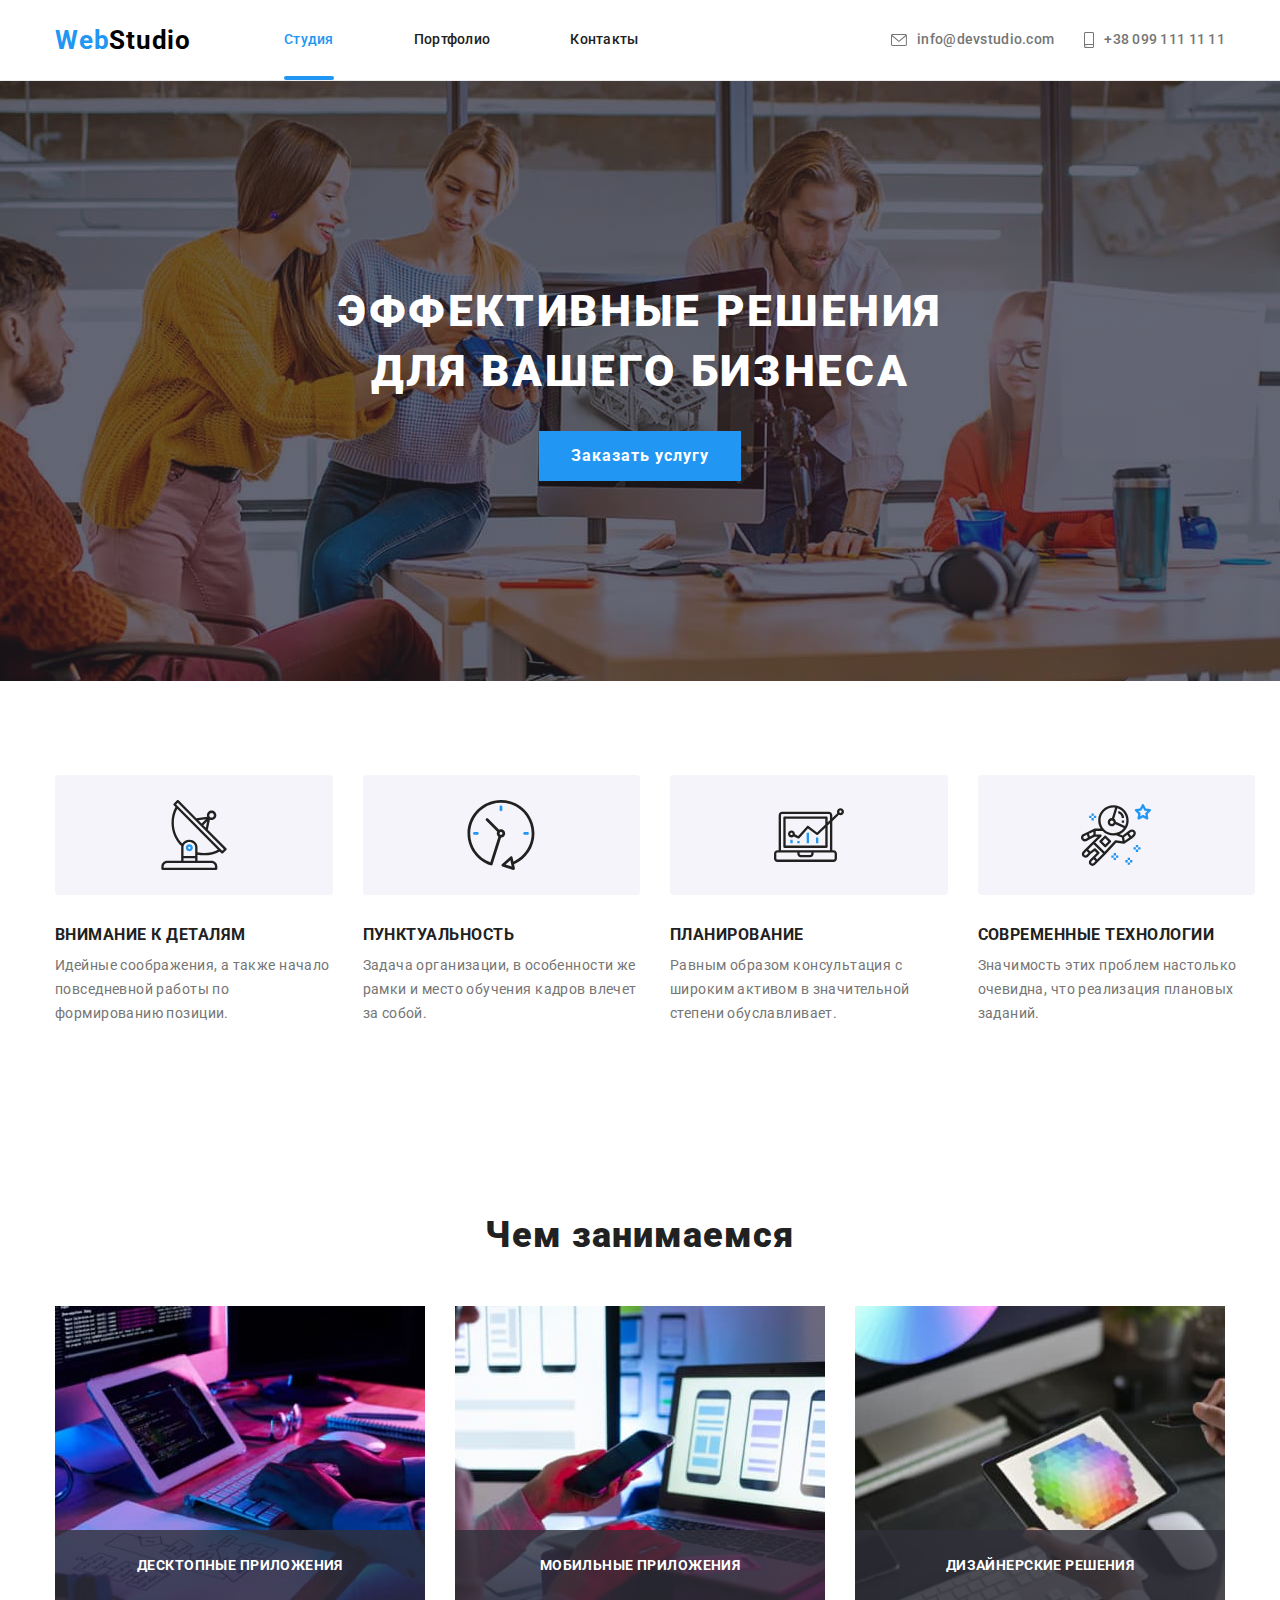
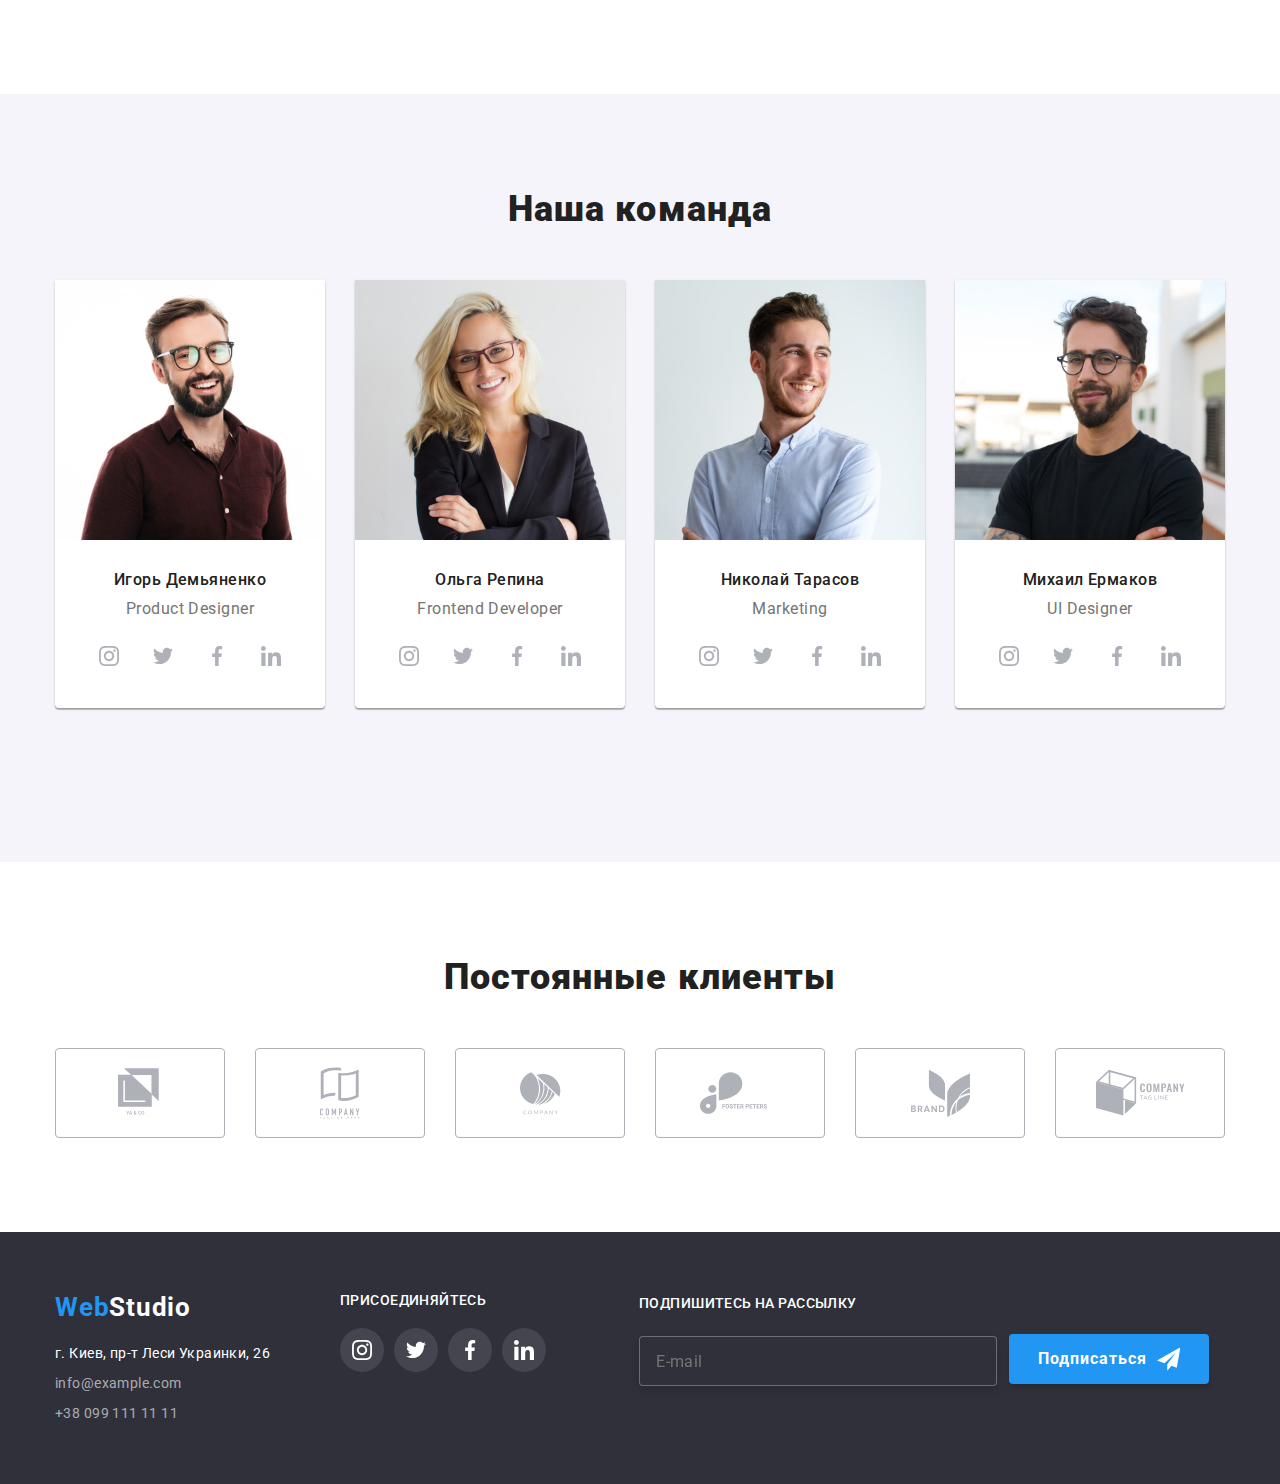
==== commit b2f17230: "исправляет разметку" ====
--- a/index.html
+++ b/index.html
@@ -8,7 +8,7 @@
     <link href="https://fonts.googleapis.com/css2?family=Roboto:wght@400;500;700;900&display=swap" rel="stylesheet">
     <link rel="stylesheet" href="https://cdnjs.cloudflare.com/ajax/libs/modern-normalize/1.0.0/modern-normalize.min.css">
     <link rel="stylesheet" href="./css/main.min.css">
-    <title>WebStudio :: Студия</title>
+    <!-- <title>WebStudio :: Студия</title> -->
 </head>
  
 <body>
--- a/css/main.min.css
+++ b/css/main.min.css
@@ -1,2 +1,2 @@
-.hero-box,.menu-benefits .icon,.clients-list .company-link,.social-list .social-link{display:flex;align-items:center}@font-face{font-family:"Raleway";font-style:normal;font-weight:400;src:url("../fonts/raleway-v18-latin/raleway-v18-latin-regular.eot");src:local(""),url("../fonts/raleway-v18-latin/raleway-v18-latin-regular.eot?#iefix") format("embedded-opentype"),url("../fonts/raleway-v18-latin/raleway-v18-latin-regular.woff2") format("woff2"),url("../fonts/raleway-v18-latin/raleway-v18-latin-regular.woff") format("woff"),url("../fonts/raleway-v18-latin/raleway-v18-latin-regular.ttf") format("truetype"),url("../fonts/raleway-v18-latin/raleway-v18-latin-regular.svg#Raleway") format("svg")}@font-face{font-family:"Raleway";font-style:normal;font-weight:700;src:url("../fonts/raleway-v18-latin/raleway-v18-latin-700.eot");src:local(""),url("../fonts/raleway-v18-latin/raleway-v18-latin-700.eot?#iefix") format("embedded-opentype"),url("../fonts/raleway-v18-latin/raleway-v18-latin-700.woff2") format("woff2"),url("../fonts/raleway-v18-latin/raleway-v18-latin-700.woff") format("woff"),url("../fonts/raleway-v18-latin/raleway-v18-latin-700.ttf") format("truetype"),url("../fonts/raleway-v18-latin/raleway-v18-latin-700.svg#Raleway") format("svg")}html{box-sizing:border-box}body{font-family:"Roboto", sans-serif;font-size:14px;font-weight:400;line-height:1.71;letter-spacing:.03em}img{display:block;max-width:100%;height:auto}.no-margin{margin-top:0}.text{margin:0}.container{width:100%;padding-left:15px;padding-right:15px;margin-right:auto;margin-left:auto}@media screen and (min-width: 480px){.container{width:480px}}@media screen and (min-width: 768px){.container{width:768px}}@media screen and (min-width: 1200px){.container{width:1200px}}.item{display:block}@media screen and (min-width: 768px){.navigate,.header-container,.social-list,.menu-item{display:flex;align-items:center}}@media screen and (max-width: 1199px){.about,.benefits,.team,.section-portfolio,.clients{padding-top:60px}}@media screen and (min-width: 1200px){.about,.benefits,.team,.section-portfolio,.clients{padding-top:94px}}@media screen and (max-width: 1199px){.section-portfolio,.clients,.about,.benefits{padding-bottom:60px}}@media screen and (min-width: 1200px){.section-portfolio,.clients,.about,.benefits{padding-bottom:94px}}.visually-hidden{position:absolute;clip:rect(1px 1px 1px 1px);clip:rect(1px, 1px, 1px, 1px);padding:0;border:0;height:1px;width:1px;margin:-1px;overflow:hidden}.section-tittle{margin-top:0;color:#212121;font-family:"Roboto",sans-serif}@media screen and (max-width: 1199px){.section-tittle{margin-bottom:30px;font-family:"Roboto",sans-serif;font-weight:700;font-size:28px;line-height:1.178;text-align:center;letter-spacing:0.03em}}@media screen and (min-width: 1200px){.section-tittle{margin-bottom:50px;font-weight:900;font-size:36px;line-height:1.17;text-align:center;letter-spacing:0.03em}}.btn{display:inline-block;border:0px solid transparent;border-radius:4px;padding:6px 22px;font-weight:500;font-size:16px;line-height:1.63;text-align:center;letter-spacing:0.03em;color:#212121;background-color:#f5f4fa;cursor:pointer;transition:color 250ms cubic-bezier(0.4, 0, 0.2, 1),background-color 250ms cubic-bezier(0.4, 0, 0.2, 1)}.btn:hover,.btn:focus,.btn:active{display:inline-block;border:0px solid transparent;border-radius:4px;border:none;outline:none;box-shadow:none;padding:6px 22px;font-weight:500;font-size:16px;line-height:1.62;text-align:center;letter-spacing:0.03em;color:#fff;background-color:#2196f3}.main-btn{display:inline-block;text-align:center;border:0px solid transparent;margin-top:0;margin-bottom:0;padding:10px 32px;font-size:16px;font-weight:700;line-height:1.875;letter-spacing:0.06em;background-color:#2196f3;color:#fff;cursor:pointer}.main-btn:hover,.main-btn:focus,.main-btn:active{border:none;box-shadow:none;background-color:#fff;color:#2196f3}.footer-button{display:inline-flex;height:50px;max-width:200px;margin-top:42px;padding:10px 29px;font-weight:700;font-size:16px;line-height:1.88;align-items:center;text-align:center;letter-spacing:0.06em;font-weight:bold;color:#fff;background:#2196f3;box-shadow:0px 4px 4px rgba(0,0,0,0.15);border-radius:4px;border:none;cursor:pointer}@media screen and (max-width: 1199px){.footer-button{margin-top:20px}}@media screen and (min-width: 1200px){.footer-button{margin-left:12px}}.footer-button:focus{background-color:#fff;color:#2196f3}.footer-button:focus .footer-icon{fill:#2196f3}.header-container .menu-button{display:inline-flex;margin:10px, 0;padding:0;border:none;background-color:transparent}.header-container .menu-button .icon-close{display:none}.header-container .menu-button.is-open .icon-close{display:block}.header-container .menu-button.is-open .icon-menu{display:none}@media screen and (min-width: 768px){.header-container .menu-button{display:none}}.header-container .menu-button:hover,.header-container .menu-button:focus{fill:#2196f3}.link-logo{font-family:"Roboto",sans-serif;color:#000}@media screen and (min-width: 1200px){.link-logo{font-size:26px;font-weight:700;line-height:1.19;letter-spacing:.03em}}@media screen and (max-width: 1199px){.link-logo{font-weight:700;font-size:24px;line-height:1.166;letter-spacing:0.03em}}.link-logo.inverse{display:flex;margin-bottom:20px;text-align:center;color:#fff}.link-logo>span{color:#2196f3}.link,.link-logo{display:block;color:inherit;text-decoration:none;transition:color 250ms cubic-bezier(0.4, 0, 0.2, 1),fill 250ms cubic-bezier(0.4, 0, 0.2, 1)}.link:hover,.link:focus{color:#2196f3}.link-contacts:hover,.link-contacts:focus{color:#2196f3;fill:#2196f3}@media screen and (min-width: 768px) and (max-width: 1199px){.contacts-top .menu-link{padding:0;font-size:12px}}.contacts-top .link{display:flex;justify-content:center;align-items:center;transition:color 250ms cubic-bezier(0.4, 0, 0.2, 1),fill 250ms cubic-bezier(0.4, 0, 0.2, 1)}.menu-link{display:block;font-family:"Roboto", sans-serif;font-size:14px;font-weight:500;line-height:1.14;letter-spacing:.02em;color:#212121}@media screen and (min-width: 768px) and (max-width: 1199px){.menu-link{font-size:14px;line-height:1.14}}@media screen and (max-width: 767px){.menu-link{font-weight:500;font-size:18px;line-height:1.166;letter-spacing:0.02em}}@media screen and (min-width: 768px){.menu-link{padding-top:32px;padding-bottom:32px}}.link-contacts{color:#757575;fill:#757575}.menu-link .header-container{display:inline-flex;align-items:center}.site-nav .link-current{position:relative;display:inline-block;padding-bottom:8px;font-family:"Roboto", sans-serif;font-size:14px;font-weight:500;line-height:1.14;letter-spacing:.02em;color:#2196f3;text-decoration:none}@media screen and (max-width: 767px){.site-nav .link-current{font-weight:500;font-size:18px;line-height:1.166;letter-spacing:0.02em}}@media screen and (min-width: 768px){.site-nav .link-current{padding-top:32px;padding-bottom:32px}}.site-nav .link-current::after{content:"";position:absolute;display:inline-block;width:100%;height:4px;border-radius:2px;left:0;bottom:0;background-color:#2196f3}.social-link.light:hover{fill:#fff;background-color:#2196f3}.social-list .social-link.dark{justify-content:center;fill:#fff;background-color:rgba(255,255,255,0.1)}.social-link.dark:hover{background-color:#2196f3}@media screen and (max-width: 767px){.page-futer .item-link{font-weight:500;font-size:14px;line-height:1.71;text-align:center;letter-spacing:0.03em;font-style:normal}}.form-field{display:block;position:relative;background-color:transparent;margin-bottom:28px;font-weight:400;font-size:12px;line-height:1.17;letter-spacing:0.01em}.form-field .icon{position:absolute;display:inline-block;top:50%;left:0;fill:#212121;transform:translate(15px, -50%)}.form-field:focus-within .input ~ .icon{fill:#2196f3}.form-field .caption{position:absolute;top:50%;left:0;color:var(--primary-text-color);transform:translate(42px, -50%);transition:transform 250ms cubic-bezier(0.4, 0, 0.2, 1)}.form-field .input{display:block;width:100%;padding:12px 12px 12px 42px;font-weight:400;font-size:12px;line-height:1.17;letter-spacing:0.01em;border:1px solid rgba(33,33,33,0.2);border-radius:4px}.form-field:focus-within .input+.caption{color:#2196f3;transform:translate(0px, -38px)}.form-field .input:not(:placeholder-shown) ~ .caption{transform:translate(0px, -38px)}.form-field:focus-within .input,.form-field-area:focus-within .input{border:1px solid #2196f3;outline-width:0px;border-radius:4px}.form-field-area{display:block;position:relative;margin-bottom:20px;line-height:1.17;letter-spacing:0.01em;font-weight:400;font-size:12px}.form-field-area .caption{position:absolute;top:0;left:0;color:var(--primary-text-color);transform:translate(16px, 100%);transition:transform 250ms cubic-bezier(0.4, 0, 0.2, 1)}.form-field-area .input{padding:12px 16px;width:100%;height:120px;letter-spacing:0.01em;font-weight:400;font-size:12px;border:1px solid rgba(33,33,33,0.2);border-radius:4px;resize:none}.form-field-area:focus-within>.caption{color:#2196f3;transform:translate(0px, -18px)}.form-field-area .input:not(:placeholder-shown) ~ .caption{transform:translate(0px, -18px)}.field-checkbox{display:block;position:relative;text-align:end}@media screen and (min-width: 1200px){.field-checkbox{text-align:center}}.field-checkbox .checkbox-caption{font-size:12px}.checkbox-icon::before{position:absolute;top:4px;left:0px;display:inline-block;content:"";width:16px;height:15px;background-size:16px;background-position:left;background-repeat:no-repeat;background-color:transparent;background-image:url(../images/Vector-policy.svg)}@media screen and (min-width: 1200px){.checkbox-icon::before{left:7px}}.checkbox:checked+.checkbox-icon::before{background-image:url(../images/icon-check.svg)}.link-policy{border-bottom:1px solid #2196f3;color:#2196f3;text-decoration:none}.submit-button{border:none;margin-left:auto;margin-right:auto;margin-top:30px;padding:10px 55px;font-weight:700;font-size:16px;line-height:1.88;display:flex;align-items:center;text-align:center;letter-spacing:0.06em;color:#fff;background:#2196f3;box-shadow:0px 4px 4px rgba(0,0,0,0.15);border-radius:4px;cursor:pointer}.submit-button:hover{color:#2196f3;background-color:#fff}.form-field-footer{margin-right:auto;margin-left:auto;width:358px}@media screen and (min-width: 768px) and (max-width: 1199px){.form-field-footer{display:flex;flex-direction:column}}.footer-input{display:inline-block;height:50px;padding-left:16px;border:1px solid rgba(255,255,255,0.3);box-sizing:border-box;filter:drop-shadow(0px 4px 4px rgba(0,0,0,0.15));border-radius:4px;background-color:#2f303a;font-weight:400;font-size:16px;line-height:1.25;letter-spacing:0.03em;color:rgba(255,255,255,0.6)}@media screen and (min-width: 1200px){.footer-input{margin-top:20px}}@media screen and (max-width: 767px){.footer-input{width:100%;margin-top:20px}}@media screen and (min-width: 767px){.footer-input{width:358px}}@media screen and (max-width: 767px){.footer-input{max-width:450px;min-width:200px;width:100%}}.backdrop{position:fixed;top:0;left:0;width:100%;height:100%;background:rgba(0,0,0,0.2)}@media screen and (max-width: 767px){.backdrop{padding:15px;overflow-y:scroll}}@media screen and (min-width: 768px){.backdrop{z-index:1000;opacity:1;transition:opacity 250ms cubic-bezier(0.4, 0, 0.2, 1)}}@media screen and (max-width: 767px){.is-hidden{display:none}}@media screen and (min-width: 768px){.is-hidden{opacity:0;pointer-events:none;visibility:hidden}}@media screen and (min-width: 768px){.backdrop.is-hidden .modal{opacity:0;transform:translate(-50%, -50%) scale(0.2) rotate(180deg)}}.modal{position:relative;max-width:450px;width:100%;padding:40px;margin:auto;display:flex;flex-direction:column;box-shadow:0px 1px 3px rgba(0,0,0,0.12),0px 1px 1px rgba(0,0,0,0.14),0px 2px 1px rgba(0,0,0,0.2);border-radius:4px;background-color:#fff}@media screen and (min-width: 768px){.modal{position:absolute;top:50%;left:50%;opacity:1;transform:translate(-50%, -50%) scale(1) rotate(0deg);transition:transform,opacity 250ms,250ms cubic-bezier(0.4, 0, 0.2, 1)}}@media screen and (min-width: 1200px){.modal{max-width:528px;width:100%}}@media screen and (min-width: 768px) and (max-width: 1199px){.modal{max-width:450px;width:100%}}.modal .modal-button{position:absolute;display:inline-flex;justify-content:center;align-items:center;width:30px;height:30px;padding:0;margin:0;border:none;border-radius:50%;right:8px;top:8px;background-color:#fff;border:1px solid rgba(0,0,0,0.1);cursor:pointer}.modal-button:hover,.modal-button:focus,.modal-button:active{border:none;box-shadow:none;fill:#2196f3}.modal-header{display:block;margin-bottom:30px;font-weight:700;font-size:20px;line-height:1.15;text-align:center;color:#212121}.header{border-bottom:1px solid #ececec;background-color:var(--dark-bg)}.list{list-style:none;margin:0;padding:0}@media screen and (min-width: 768px){.menu{display:inline-flex}}.menu-item .svg-item{margin-right:10px;fill:inherit}.header-menu{flex-grow:1}@media screen and (max-width: 767px){.header-menu{display:none}}@media screen and (min-width: 1200px){.header-menu .menu-item:not(:last-child){margin-right:30px}}@media screen and (max-width: 767px){.site-nav{border-top:1px solid #ececec;padding-top:60px;padding-bottom:60px;font-size:18px;line-height:1.166}.site-nav .menu-item:not(:last-child){margin-bottom:40px}}@media screen and (min-width: 768px) and (max-width: 1199px){.site-nav{margin-left:88px}.site-nav .menu-item+.menu-item{margin-left:50px}}@media screen and (min-width: 1200px){.site-nav{margin-left:93px}.site-nav .menu-item+.menu-item{margin-left:50px}}.page-futer>.white-link{color:#fff}.social-list .social-icon{width:20px;height:20px}@media screen and (max-width: 767px){.contacts-top{padding-bottom:60px;font-size:18px;line-height:1.166;color:#757575}.contacts-top .menu-item:not(:last-child){margin-bottom:16px}}@media screen and (min-width: 768px) and (max-width: 1199px){.contacts-top{flex-direction:column;margin-left:84px;margin-top:21px;margin-bottom:21px}.contacts-top .menu-item+.menu-item{margin-top:10px}}.header-container{position:relative;display:flex;align-items:center;justify-content:space-between}.header-menu{z-index:1000;background-color:#fff}@media screen and (max-width: 767px){.header-menu{display:none;position:absolute;top:100%;left:0;width:100%;text-align:center}.header-menu.is-open{display:block}}@media screen and (min-width: 768px){.header-menu{display:flex;justify-content:space-between;align-items:center}}.hero{max-width:1600px}.hero-box{width:100%;flex-direction:column;justify-content:center;text-align:center}@media screen and (max-width: 767px){.hero-box{padding-top:118px;padding-bottom:118px}}@media screen and (min-width: 768px){.hero-box{padding-top:200px;padding-bottom:200px}}.hero.overlay{max-width:1600px;height:400px;margin-left:auto;margin-right:auto;background-position:center;background-size:cover}@media screen and (max-width: 767px){.hero.overlay{background-image:linear-gradient(to right, rgba(47,48,58,0.4), rgba(47,48,58,0.4)),url("./images/hero/mobile/img-hero.jpg")}}@media screen and (max-width: 767px) and (min-device-pixel-ratio: 2), screen and (max-width: 767px) and (min-resolution: 192dpi), screen and (max-width: 767px) and (min-resolution: 2dppx){.hero.overlay{background-image:linear-gradient(to right, rgba(47,48,58,0.4), rgba(47,48,58,0.4)),url("./images/hero/mobile/img-hero@2x.jpg")}}@media screen and (min-width: 768px){.hero.overlay{height:600px;background-image:linear-gradient(to right, rgba(47,48,58,0.4), rgba(47,48,58,0.4)),url("./images/hero/tablet/img-hero.jpg")}}@media screen and (min-width: 768px) and (min-device-pixel-ratio: 2), screen and (min-width: 768px) and (min-resolution: 192dpi), screen and (min-width: 768px) and (min-resolution: 2dppx){.hero.overlay{background-image:linear-gradient(to right, rgba(47,48,58,0.4), rgba(47,48,58,0.4)),url("./images/hero/tablet/img-hero@2x.jpg")}}@media screen and (min-width: 1200px){.hero.overlay{background-image:linear-gradient(to right, rgba(47,48,58,0.4), rgba(47,48,58,0.4)),url("./images/hero/desktop/img-hero.jpg")}}@media screen and (min-width: 1200px) and (min-device-pixel-ratio: 2), screen and (min-width: 1200px) and (min-resolution: 192dpi), screen and (min-width: 1200px) and (min-resolution: 2dppx){.hero.overlay{background-image:linear-gradient(to right, rgba(47,48,58,0.4), rgba(47,48,58,0.4)),url("./images/hero/desktop/Img-hero@2x.jpg")}}.page-title{margin-bottom:30px;text-transform:uppercase;color:#fff}@media screen and (max-width: 767px){.page-title{font-size:26px;line-height:1.62}}@media screen and (min-width: 768px){.page-title{font-family:"Roboto",sans-serif;font-size:44px;font-weight:900;line-height:1.364;letter-spacing:.06em}}.menu-benefits>.p-title{margin-bottom:10px;font-family:"Roboto",sans-serif;text-align:center;text-transform:uppercase;color:#212121}@media screen and (min-width: 1200px){.menu-benefits>.p-title{font-size:14px;font-weight:700;line-height:1.14;letter-spacing:.03em}}@media screen and (min-width: 768px){.menu-benefits{display:flex;flex-wrap:wrap;margin-right:-30px}}@media screen and (max-width: 767px){.menu-benefits .item{width:100%;max-width:450px;margin-right:auto;margin-left:auto}}@media screen and (max-width: 767px){.menu-benefits .item:not(:last-child){margin-bottom:30px}}@media screen and (min-width: 768px) and (max-width: 1199px){.menu-benefits .item:not(:nth-child(2n)){margin-right:30px}}@media screen and (min-width: 768px) and (max-width: 1199px){.menu-benefits .item:not(:nth-last-child(-n+2)){margin-bottom:30px}}@media screen and (min-width: 1200px){.menu-benefits>.item+.item{margin-left:30px}}@media screen and (min-width: 768px) and (max-width: 1199px){.menu-benefits>.item{width:calc(100% / 2 - 30px)}}@media screen and (min-width: 1200px){.menu-benefits>.item{width:calc((100% - 3 * 30px) / 4)}}.menu-benefits .text{margin-top:0;margin-bottom:0;font-weight:400;font-size:14px;line-height:1.71;color:#757575}.menu-benefits .icon{align-items:center;height:120px;margin-bottom:30px;border-radius:4px;background-color:#f5f4fa}.menu-benefits .svg-item{width:70px;height:70px;margin:auto}.item .p-title{margin-bottom:10px;font-size:16px;font-weight:700;line-height:1.187;letter-spacing:.03em;text-transform:uppercase;color:#212121}@media screen and (max-width: 767px){.item .p-title{text-align:center}}@media screen and (max-width: 1199px){.about{display:none}}.menu-offers{display:flex}.menu-offers>.item{width:calc((100%- 60px) / 3)}.menu-offers>.item+.item{margin-left:30px}.menu-offers .link{display:block;position:relative}.menu-offers .description{position:absolute;left:0;bottom:0;margin:0;width:100%;padding-top:27px;padding-bottom:27px;color:#fff;background:rgba(47,48,58,0.8)}@media screen and (min-width: 1200px){.menu-offers .description{font-weight:700;font-size:14px;line-height:1.143;text-align:center;letter-spacing:0.03em;text-transform:uppercase}}.team{background-color:#f5f4fa}@media screen and (min-width: 1200px){.team{padding-top:94px;padding-bottom:94px}}.list.menu-team{background-color:var(--primary-bg-color)}@media screen and (min-width: 768px){.list.menu-team{display:flex;flex-wrap:wrap;padding-bottom:60px}}@media screen and (min-width: 768px) and (max-width: 1199px){.list.menu-team{display:flex}}.social-list{display:flex;justify-content:center}.menu-team>.team-card{box-shadow:0px 1px 3px rgba(0,0,0,0.12),0px 1px 1px rgba(0,0,0,0.14),0px 2px 1px rgba(0,0,0,0.2);border-radius:0px 0px 4px 4px}@media screen and (max-width: 767px){.menu-team>.team-card{text-align:center;width:100%;max-width:450px;margin-right:auto;margin-left:auto}}@media screen and (min-width: 768px) and (max-width: 1199px){.menu-team>.team-card{width:calc((100%  - 30px) / 2)}}@media screen and (min-width: 1200px){.menu-team>.team-card{width:calc((100% - 90px) / 4)}}.team-card{display:block;width:100%;margin-left:auto;margin-right:auto;box-shadow:0px 1px 3px rgba(0,0,0,0.12),0px 1px 1px rgba(0,0,0,0.14),0px 2px 1px rgba(0,0,0,0.2);border-radius:0px 0px 4px 4px;background:#fff}@media screen and (max-width: 767px){.team-card:not(:last-child){margin-bottom:30px}}@media screen and (min-width: 768px) and (max-width: 1199px){.team-card:nth-child(-n+2){margin-bottom:30px}}@media screen and (min-width: 768px) and (max-width: 1199px){.team-card:not(:nth-child(2n)){margin-right:30px}}@media screen and (min-width: 1200px){.team-card .team-card:not(:last-child){margin-bottom:30px}}@media screen and (min-width: 1200px){.menu-team>.team-card+.team-card{margin-left:30px}}@media screen and (max-width: 767px){.menu-team .info{padding-top:30px;padding-bottom:24px;padding-right:122px;padding-left:122px}}@media screen and (min-width: 768px) and (max-width: 1199px){.menu-team .info{padding-top:30px;padding-bottom:24px;padding-right:74px;padding-left:74px}}@media screen and (min-width: 1200px){.menu-team .info{padding-top:30px;padding-bottom:30px;padding-right:32px;padding-left:32px}}.info .p-title{margin-bottom:10px;font-size:16px;font-weight:500;line-height:1.19;letter-spacing:.03em;text-align:center;color:#212121}.info>.text{margin-bottom:16px;font-size:16px;font-weight:400;line-height:1.19;letter-spacing:.03em;text-align:center;color:#757575}.light{fill:#afb1b8}.team-img{width:100%}@media screen and (max-width: 480px){.team-img{width:450px;height:460px}}@media screen and (min-width: 768px){.team-img{width:354px;height:374px}}@media screen and (min-width: 1200px){.team-img{width:270px;height:260px}}.clients-list{display:flex;flex-wrap:wrap}@media screen and (max-width: 767px){.clients-list{margin-bottom:-30px}}@media screen and (max-width: 767px){.clients-list .item{margin-bottom:30px;width:calc((100% - 30px) / 2)}}@media screen and (min-width: 768px) and (max-width: 1199px){.clients-list .item{width:calc((100% - 60px) / 3)}}@media screen and (max-width: 767px){.clients-list .item:not(:nth-child(2n)){margin-right:30px}}@media screen and (min-width: 768px) and (max-width: 1199px){.clients-list .item:not(:nth-child(3n)){margin-right:30px}}@media screen and (max-width: 767px){.clients-list .item:nth-last-child(-n+2){margin-bottom:30px}}@media screen and (min-width: 768px) and (max-width: 1199px){.clients-list .item:not(:nth-last-child(-n+3)){margin-bottom:30px}}@media screen and (min-width: 1200px){.clients-list>.item{width:calc((100%-150px) / 6);width:170px}}@media screen and (min-width: 1200px){.clients-list>.item+.item{margin-left:30px}}.clients-list .company-link{align-items:center;justify-content:center;height:90px;color:#afb1b8;border:1px solid currentColor;border-radius:4px;fill:currentColor;transition:color 250ms cubic-bezier(0.4, 0, 0.2, 1),fill 250ms cubic-bezier(0.4, 0, 0.2, 1)}.clients-list .company-link:hover,.clients-list .company-link:focus{color:#2196f3;fill:#2196f3}.footer{background-color:#2f303a}.page-futer{font-family:"Roboto",sans-serif;font-size:14px;font-weight:400;line-height:1.71;letter-spacing:.03em;color:#fff}.page-futer .contacts{font-weight:400;font-size:14px;line-height:1.5;color:rgba(255,255,255,0.6)}@media screen and (min-width: 1200px){.flex-footer{display:flex;padding-bottom:60px;padding-top:60px}.footer-left{margin-right:70px}.footer-right{display:flex;margin-left:93px}}.footer-icon{margin-left:10px;fill:#fff}.page-futer .item-link+.item-link{margin-top:9px}.address{color:#fff}.item-link{font-style:normal;font-size:14px;font-weight:400;line-height:1.5;letter-spacing:.03em;color:rgba(255,255,255,0.6)}.center-footer .title,.footer-right .title{margin-top:0;margin-bottom:20px;text-transform:uppercase;color:#fff;font-size:14px;font-weight:500;line-height:1.142;letter-spacing:.03em}@media screen and (max-width: 767px){.center-footer .title,.footer-right .title{text-align:center}}.social-list{display:flex;align-items:center;justify-content:center}.social-list .social-link{align-items:center;justify-content:center;width:44px;height:44px;border-radius:50%;transition:fill 250ms cubic-bezier(0.4, 0, 0.2, 1),background-color 250ms cubic-bezier(0.4, 0, 0.2, 1)}.social-list>.item+.item{margin-left:10px}@media screen and (max-width: 1199px){.footer-left,.center-footer,.footer-right{padding-top:60px;text-align:center}}@media screen and (max-width: 1199px){.footer-right{padding-bottom:60px}}@media screen and (max-width: 767px){.footer-right{padding-bottom:60px}}@media screen and (min-width: 768px) and (max-width: 1199px){.footer-tablet{display:flex;flex-direction:row;justify-content:space-between}}@media screen and (min-width: 1200px){.footer-tablet{display:flex;flex-direction:row}}@media screen and (max-width: 1199px){.link-logo.inverse{justify-content:center}}.menu-filters{display:flex;flex-wrap:wrap}@media screen and (min-width: 768px){.menu-filters{justify-content:center;margin-bottom:30px}}@media screen and (min-width: 1200px){.menu-filters{margin-bottom:50px}}.menu-filters .item{margin-bottom:15px}.menu-filters>.item+.item{margin-left:8px}.list-portfolio{display:flex;flex-wrap:wrap}.list-portfolio>.item-card:not(:last-child){margin-bottom:30px}@media screen and (min-width: 768px) and (max-width: 1199px){.list-portfolio{margin-top:40px}.list-portfolio .item-card{width:calc((100% - 30px) / 2)}.list-portfolio>.item-card:not(:nth-child(2n)){margin-right:30px}.list-portfolio>.item-card:not(:nth-last-child(-n+2)){margin-bottom:30px}}@media screen and (min-width: 1200px){.list-portfolio{display:flex;flex-wrap:wrap}}.list-portfolio .overlay{position:relative;overflow:hidden}.list-portfolio .description{display:block;position:absolute;left:0;right:0;top:0;bottom:0;margin:0;font-size:18px;font-weight:400;line-height:1.56;letter-spacing:.03em;color:#fff;background:#2196f3;transform:translateY(100%);transition:transform 250ms}@media screen and (max-width: 767px){.list-portfolio .description{padding:77px 24px}}@media screen and (min-width: 768px){.list-portfolio .description{padding:49px 24px}}@media screen and (min-width: 1200px){.list-portfolio .description{padding:63px 24px}}.list-portfolio .img-card:hover .description,.list-portfolio .img-card:focus .description{transform:translateY(0)}.list-portfolio .img-card:hover,.list-portfolio .img-card:focus{box-shadow:0px 1px 1px rgba(0,0,0,0.12),0px 4px 4px rgba(0,0,0,0.06),1px 4px 6px rgba(0,0,0,0.16)}@media screen and (min-width: 1200px){.list-portfolio>.item-card:not(:nth-child(3n)){margin-right:30px}}@media screen and (min-width: 1200px){.list-portfolio>.item-card:not(:nth-last-child(-n+3)){margin-bottom:30px}}.info-portfolio .tittle{margin-top:0;margin-bottom:4px;font-weight:700;font-size:18px;line-height:2;letter-spacing:0.06em;color:#212121}.info-portfolio{padding:20px 24px;border-style:solid;border-width:0 1px 1px 1px;box-sizing:border-box;border-color:#eee}.info-portfolio .text{font-size:16px;font-weight:400;line-height:1.87;letter-spacing:.03em;color:#757575}.list-portfolio .item-card{display:flex;flex-wrap:wrap;background:#fff}@media screen and (min-width: 1200px){.list-portfolio .item-card{flex-basis:calc((100% - 60px) / 3)}}.img-card{height:auto;display:block;text-decoration:none}@media screen and (max-width: 767px){.img-card{width:100%}}.portfolio-img{width:100%}@media screen and (max-width: 480px){.portfolio-img{width:450px;height:294px}}@media screen and (min-width: 768px){.portfolio-img{width:354px;height:294px}}@media screen and (min-width: 1200px){.portfolio-img{width:370px;height:294px}}
+.hero-box,.menu-benefits .icon,.clients-list .company-link,.social-list .social-link{display:flex;align-items:center}@font-face{font-family:"Raleway";font-style:normal;font-weight:400;src:url("../fonts/raleway-v18-latin/raleway-v18-latin-regular.eot");src:local(""),url("../fonts/raleway-v18-latin/raleway-v18-latin-regular.eot?#iefix") format("embedded-opentype"),url("../fonts/raleway-v18-latin/raleway-v18-latin-regular.woff2") format("woff2"),url("../fonts/raleway-v18-latin/raleway-v18-latin-regular.woff") format("woff"),url("../fonts/raleway-v18-latin/raleway-v18-latin-regular.ttf") format("truetype"),url("../fonts/raleway-v18-latin/raleway-v18-latin-regular.svg#Raleway") format("svg")}@font-face{font-family:"Raleway";font-style:normal;font-weight:700;src:url("../fonts/raleway-v18-latin/raleway-v18-latin-700.eot");src:local(""),url("../fonts/raleway-v18-latin/raleway-v18-latin-700.eot?#iefix") format("embedded-opentype"),url("../fonts/raleway-v18-latin/raleway-v18-latin-700.woff2") format("woff2"),url("../fonts/raleway-v18-latin/raleway-v18-latin-700.woff") format("woff"),url("../fonts/raleway-v18-latin/raleway-v18-latin-700.ttf") format("truetype"),url("../fonts/raleway-v18-latin/raleway-v18-latin-700.svg#Raleway") format("svg")}html{box-sizing:border-box}body{font-family:"Roboto", sans-serif;font-size:14px;font-weight:400;line-height:1.71;letter-spacing:.03em}img{display:block;max-width:100%;height:auto}.no-margin{margin-top:0}.text{margin:0}.container{width:100%;padding-left:15px;padding-right:15px;margin-right:auto;margin-left:auto}@media screen and (min-width: 480px){.container{width:480px}}@media screen and (min-width: 768px){.container{width:768px}}@media screen and (min-width: 1200px){.container{width:1200px}}.item{display:block}@media screen and (min-width: 768px){.navigate,.header-container,.social-list,.menu-item{display:flex;align-items:center}}@media screen and (max-width: 1199px){.about,.benefits,.team,.section-portfolio,.clients{padding-top:60px}}@media screen and (min-width: 1200px){.about,.benefits,.team,.section-portfolio,.clients{padding-top:94px}}@media screen and (max-width: 1199px){.section-portfolio,.clients,.about,.benefits{padding-bottom:60px}}@media screen and (min-width: 1200px){.section-portfolio,.clients,.about,.benefits{padding-bottom:94px}}.visually-hidden{position:absolute;clip:rect(1px 1px 1px 1px);clip:rect(1px, 1px, 1px, 1px);padding:0;border:0;height:1px;width:1px;margin:-1px;overflow:hidden}.section-tittle{margin-top:0;color:#212121;font-family:"Roboto",sans-serif}@media screen and (max-width: 1199px){.section-tittle{margin-bottom:30px;font-family:"Roboto",sans-serif;font-weight:700;font-size:28px;line-height:1.178;text-align:center;letter-spacing:0.03em}}@media screen and (min-width: 1200px){.section-tittle{margin-bottom:50px;font-weight:900;font-size:36px;line-height:1.17;text-align:center;letter-spacing:0.03em}}.btn{display:inline-block;border:0px solid transparent;border-radius:4px;padding:6px 22px;font-weight:500;font-size:16px;line-height:1.63;text-align:center;letter-spacing:0.03em;color:#212121;background-color:#f5f4fa;cursor:pointer;transition:color 250ms cubic-bezier(0.4, 0, 0.2, 1),background-color 250ms cubic-bezier(0.4, 0, 0.2, 1)}.btn:hover,.btn:focus,.btn:active{display:inline-block;border:0px solid transparent;border-radius:4px;border:none;outline:none;box-shadow:none;padding:6px 22px;font-weight:500;font-size:16px;line-height:1.62;text-align:center;letter-spacing:0.03em;color:#fff;background-color:#2196f3}.main-btn{display:inline-block;text-align:center;border:0px solid transparent;margin-top:0;margin-bottom:0;padding:10px 32px;font-size:16px;font-weight:700;line-height:1.875;letter-spacing:0.06em;background-color:#2196f3;color:#fff;cursor:pointer}.main-btn:hover,.main-btn:focus,.main-btn:active{border:none;box-shadow:none;background-color:#fff;color:#2196f3}.footer-button{display:inline-flex;height:50px;max-width:200px;margin-top:42px;padding:10px 29px;font-weight:700;font-size:16px;line-height:1.88;align-items:center;text-align:center;letter-spacing:0.06em;font-weight:bold;color:#fff;background:#2196f3;box-shadow:0px 4px 4px rgba(0,0,0,0.15);border-radius:4px;border:none;cursor:pointer}@media screen and (max-width: 1199px){.footer-button{margin-top:20px}}@media screen and (min-width: 1200px){.footer-button{margin-left:12px}}.footer-button:focus{background-color:#fff;color:#2196f3}.footer-button:focus .footer-icon{fill:#2196f3}.header-container .menu-button{display:inline-flex;margin:10px, 0;padding:0;border:none;background-color:transparent}.header-container .menu-button .icon-close{display:none}.header-container .menu-button.is-open .icon-close{display:block}.header-container .menu-button.is-open .icon-menu{display:none}@media screen and (min-width: 768px){.header-container .menu-button{display:none}}.header-container .menu-button:hover,.header-container .menu-button:focus{fill:#2196f3}.link-logo{font-family:"Roboto",sans-serif;color:#000}@media screen and (min-width: 1200px){.link-logo{font-size:26px;font-weight:700;line-height:1.19;letter-spacing:.03em}}@media screen and (max-width: 1199px){.link-logo{font-weight:700;font-size:24px;line-height:1.166;letter-spacing:0.03em}}.link-logo.inverse{display:flex;margin-bottom:20px;text-align:center;color:#fff}.link-logo>span{color:#2196f3}.link,.link-logo{display:block;color:inherit;text-decoration:none;transition:color 250ms cubic-bezier(0.4, 0, 0.2, 1),fill 250ms cubic-bezier(0.4, 0, 0.2, 1)}.link:hover,.link:focus{color:#2196f3}.link-contacts:hover,.link-contacts:focus{color:#2196f3;fill:#2196f3}@media screen and (min-width: 768px) and (max-width: 1199px){.contacts-top .menu-link{padding:0;font-size:12px}}.contacts-top .link{display:flex;justify-content:center;align-items:center;transition:color 250ms cubic-bezier(0.4, 0, 0.2, 1),fill 250ms cubic-bezier(0.4, 0, 0.2, 1)}.menu-link{display:block;font-family:"Roboto", sans-serif;font-size:14px;font-weight:500;line-height:1.14;letter-spacing:.02em;color:#212121}@media screen and (min-width: 768px) and (max-width: 1199px){.menu-link{font-size:14px;line-height:1.14}}@media screen and (max-width: 767px){.menu-link{font-weight:500;font-size:18px;line-height:1.166;letter-spacing:0.02em}}@media screen and (min-width: 768px){.menu-link{padding-top:32px;padding-bottom:32px}}.link-contacts{color:#757575;fill:#757575}.menu-link .header-container{display:inline-flex;align-items:center}.site-nav .link-current{position:relative;display:inline-block;padding-bottom:8px;font-family:"Roboto", sans-serif;font-size:14px;font-weight:500;line-height:1.14;letter-spacing:.02em;color:#2196f3;text-decoration:none}@media screen and (max-width: 767px){.site-nav .link-current{font-weight:500;font-size:18px;line-height:1.166;letter-spacing:0.02em}}@media screen and (min-width: 768px){.site-nav .link-current{padding-top:32px;padding-bottom:32px}}.site-nav .link-current::after{content:"";position:absolute;display:inline-block;width:100%;height:4px;border-radius:2px;left:0;bottom:0;background-color:#2196f3}.social-link.light:hover{fill:#fff;background-color:#2196f3}.social-list .social-link.dark{justify-content:center;fill:#fff;background-color:rgba(255,255,255,0.1)}.social-link.dark:hover{background-color:#2196f3}@media screen and (max-width: 767px){.page-futer .item-link{font-weight:500;font-size:14px;line-height:1.71;text-align:center;letter-spacing:0.03em;font-style:normal}}.form-field{display:block;position:relative;background-color:transparent;margin-bottom:28px;font-weight:400;font-size:12px;line-height:1.17;letter-spacing:0.01em}.form-field .icon{position:absolute;display:inline-block;top:50%;left:0;fill:#212121;transform:translate(15px, -50%)}.form-field:focus-within .input ~ .icon{fill:#2196f3}.form-field .caption{position:absolute;top:50%;left:0;color:var(--primary-text-color);transform:translate(42px, -50%);transition:transform 250ms cubic-bezier(0.4, 0, 0.2, 1)}.form-field .input{display:block;width:100%;padding:12px 12px 12px 42px;font-weight:400;font-size:12px;line-height:1.17;letter-spacing:0.01em;border:1px solid rgba(33,33,33,0.2);border-radius:4px}.form-field:focus-within .input+.caption{color:#2196f3;transform:translate(0px, -38px)}.form-field .input:not(:placeholder-shown) ~ .caption{transform:translate(0px, -38px)}.form-field:focus-within .input,.form-field-area:focus-within .input{border:1px solid #2196f3;outline-width:0px;border-radius:4px}.form-field-area{display:block;position:relative;margin-bottom:20px;line-height:1.17;letter-spacing:0.01em;font-weight:400;font-size:12px}.form-field-area .caption{position:absolute;top:0;left:0;color:var(--primary-text-color);transform:translate(16px, 100%);transition:transform 250ms cubic-bezier(0.4, 0, 0.2, 1)}.form-field-area .input{padding:12px 16px;width:100%;height:120px;letter-spacing:0.01em;font-weight:400;font-size:12px;border:1px solid rgba(33,33,33,0.2);border-radius:4px;resize:none}.form-field-area:focus-within>.caption{color:#2196f3;transform:translate(0px, -18px)}.form-field-area .input:not(:placeholder-shown) ~ .caption{transform:translate(0px, -18px)}.field-checkbox{display:block;position:relative;text-align:end}@media screen and (min-width: 1200px){.field-checkbox{text-align:center}}.field-checkbox .checkbox-caption{font-size:12px}.checkbox-icon::before{position:absolute;top:4px;left:0px;display:inline-block;content:"";width:16px;height:15px;background-size:16px;background-position:left;background-repeat:no-repeat;background-color:transparent;background-image:url(../images/Vector-policy.svg)}@media screen and (min-width: 1200px){.checkbox-icon::before{left:7px}}.checkbox:checked+.checkbox-icon::before{background-image:url(../images/icon-check.svg)}.link-policy{border-bottom:1px solid #2196f3;color:#2196f3;text-decoration:none}.submit-button{border:none;margin-left:auto;margin-right:auto;margin-top:30px;padding:10px 55px;font-weight:700;font-size:16px;line-height:1.88;display:flex;align-items:center;text-align:center;letter-spacing:0.06em;color:#fff;background:#2196f3;box-shadow:0px 4px 4px rgba(0,0,0,0.15);border-radius:4px;cursor:pointer}.submit-button:hover{color:#2196f3;background-color:#fff}.form-field-footer{margin-right:auto;margin-left:auto;width:358px}@media screen and (min-width: 768px) and (max-width: 1199px){.form-field-footer{display:flex;flex-direction:column}}.footer-input{display:inline-block;height:50px;padding-left:16px;border:1px solid rgba(255,255,255,0.3);box-sizing:border-box;filter:drop-shadow(0px 4px 4px rgba(0,0,0,0.15));border-radius:4px;background-color:#2f303a;font-weight:400;font-size:16px;line-height:1.25;letter-spacing:0.03em;color:rgba(255,255,255,0.6)}@media screen and (min-width: 1200px){.footer-input{margin-top:20px}}@media screen and (max-width: 767px){.footer-input{width:100%;margin-top:20px}}@media screen and (min-width: 767px){.footer-input{width:358px}}@media screen and (max-width: 767px){.footer-input{max-width:450px;min-width:200px;width:100%}}.backdrop{position:fixed;top:0;left:0;width:100%;height:100%;background:rgba(0,0,0,0.2)}@media screen and (max-width: 767px){.backdrop{padding:15px;overflow-y:scroll}}@media screen and (min-width: 768px){.backdrop{z-index:1000;opacity:1;transition:opacity 250ms cubic-bezier(0.4, 0, 0.2, 1)}}@media screen and (max-width: 767px){.is-hidden{display:none}}@media screen and (min-width: 768px){.is-hidden{opacity:0;pointer-events:none;visibility:hidden}}@media screen and (min-width: 768px){.backdrop.is-hidden .modal{opacity:0;transform:translate(-50%, -50%) scale(0.2) rotate(180deg)}}.modal{position:relative;max-width:450px;width:100%;padding:40px;margin:auto;display:flex;flex-direction:column;box-shadow:0px 1px 3px rgba(0,0,0,0.12),0px 1px 1px rgba(0,0,0,0.14),0px 2px 1px rgba(0,0,0,0.2);border-radius:4px;background-color:#fff}@media screen and (min-width: 768px){.modal{position:absolute;top:50%;left:50%;opacity:1;transform:translate(-50%, -50%) scale(1) rotate(0deg);transition:transform,opacity 250ms,250ms cubic-bezier(0.4, 0, 0.2, 1)}}@media screen and (min-width: 1200px){.modal{max-width:528px;width:100%}}@media screen and (min-width: 768px) and (max-width: 1199px){.modal{max-width:450px;width:100%}}.modal .modal-button{position:absolute;display:inline-flex;justify-content:center;align-items:center;width:30px;height:30px;padding:0;margin:0;border:none;border-radius:50%;right:8px;top:8px;background-color:#fff;border:1px solid rgba(0,0,0,0.1);cursor:pointer}.modal-button:hover,.modal-button:focus,.modal-button:active{border:none;box-shadow:none;fill:#2196f3}.modal-header{display:block;margin-bottom:30px;font-weight:700;font-size:20px;line-height:1.15;text-align:center;color:#212121}.header{border-bottom:1px solid #ececec;background-color:var(--dark-bg)}.list{list-style:none;margin:0;padding:0}@media screen and (min-width: 768px){.menu{display:inline-flex}}.menu-item .svg-item{margin-right:10px;fill:inherit}.header-menu{flex-grow:1}@media screen and (max-width: 767px){.header-menu{display:none}}@media screen and (min-width: 1200px){.header-menu .menu-item:not(:last-child){margin-right:30px}}@media screen and (max-width: 767px){.site-nav{border-top:1px solid #ececec;padding-top:60px;padding-bottom:60px;font-size:18px;line-height:1.166}.site-nav .menu-item:not(:last-child){margin-bottom:40px}}@media screen and (min-width: 768px) and (max-width: 1199px){.site-nav{margin-left:88px}.site-nav .menu-item+.menu-item{margin-left:50px}}@media screen and (min-width: 1200px){.site-nav{margin-left:93px}.site-nav .menu-item+.menu-item{margin-left:50px}}.page-futer>.white-link{color:#fff}.social-list .social-icon{width:20px;height:20px}@media screen and (max-width: 767px){.contacts-top{padding-bottom:60px;font-size:18px;line-height:1.166;color:#757575}.contacts-top .menu-item:not(:last-child){margin-bottom:16px}}@media screen and (min-width: 768px) and (max-width: 1199px){.contacts-top{flex-direction:column;margin-left:84px;margin-top:21px;margin-bottom:21px}.contacts-top .menu-item+.menu-item{margin-top:10px}}.header-container{position:relative;display:flex;align-items:center;justify-content:space-between}.header-menu{z-index:1000;background-color:#fff}@media screen and (max-width: 767px){.header-menu{display:none;position:absolute;top:100%;left:0;width:100%;text-align:center}.header-menu.is-open{display:block}}@media screen and (min-width: 768px){.header-menu{display:flex;justify-content:space-between;align-items:center}}.hero{max-width:1600px}.hero-box{width:100%;flex-direction:column;justify-content:center;text-align:center}@media screen and (max-width: 767px){.hero-box{padding-top:118px;padding-bottom:118px}}@media screen and (min-width: 768px){.hero-box{padding-top:200px;padding-bottom:200px}}.hero.overlay{max-width:1600px;height:400px;margin-left:auto;margin-right:auto;background-position:center;background-size:cover}@media screen and (max-width: 767px){.hero.overlay{background-image:linear-gradient(to right, rgba(47,48,58,0.4), rgba(47,48,58,0.4)),url("/images/hero/mobile/img-hero.jpg")}}@media screen and (max-width: 767px) and (min-device-pixel-ratio: 2), screen and (max-width: 767px) and (min-resolution: 192dpi), screen and (max-width: 767px) and (min-resolution: 2dppx){.hero.overlay{background-image:linear-gradient(to right, rgba(47,48,58,0.4), rgba(47,48,58,0.4)),url("/images/hero/mobile/img-hero@2x.jpg")}}@media screen and (min-width: 768px){.hero.overlay{height:600px;background-image:linear-gradient(to right, rgba(47,48,58,0.4), rgba(47,48,58,0.4)),url("/images/hero/tablet/img-hero.jpg")}}@media screen and (min-width: 768px) and (min-device-pixel-ratio: 2), screen and (min-width: 768px) and (min-resolution: 192dpi), screen and (min-width: 768px) and (min-resolution: 2dppx){.hero.overlay{background-image:linear-gradient(to right, rgba(47,48,58,0.4), rgba(47,48,58,0.4)),url("/images/hero/tablet/img-hero@2x.jpg")}}@media screen and (min-width: 1200px){.hero.overlay{background-image:linear-gradient(to right, rgba(47,48,58,0.4), rgba(47,48,58,0.4)),url("/images/hero/desktop/img-hero.jpg")}}@media screen and (min-width: 1200px) and (min-device-pixel-ratio: 2), screen and (min-width: 1200px) and (min-resolution: 192dpi), screen and (min-width: 1200px) and (min-resolution: 2dppx){.hero.overlay{background-image:linear-gradient(to right, rgba(47,48,58,0.4), rgba(47,48,58,0.4)),url("/images/hero/desktop/Img-hero@2x.jpg")}}.page-title{margin-bottom:30px;text-transform:uppercase;color:#fff}@media screen and (max-width: 767px){.page-title{font-size:26px;line-height:1.62}}@media screen and (min-width: 768px){.page-title{font-family:"Roboto",sans-serif;font-size:44px;font-weight:900;line-height:1.364;letter-spacing:.06em}}.menu-benefits>.p-title{margin-bottom:10px;font-family:"Roboto",sans-serif;text-align:center;text-transform:uppercase;color:#212121}@media screen and (min-width: 1200px){.menu-benefits>.p-title{font-size:14px;font-weight:700;line-height:1.14;letter-spacing:.03em}}@media screen and (min-width: 768px){.menu-benefits{display:flex;flex-wrap:wrap;margin-right:-30px}}@media screen and (max-width: 767px){.menu-benefits .item{width:100%;max-width:450px;margin-right:auto;margin-left:auto}}@media screen and (max-width: 767px){.menu-benefits .item:not(:last-child){margin-bottom:30px}}@media screen and (min-width: 768px) and (max-width: 1199px){.menu-benefits .item:not(:nth-child(2n)){margin-right:30px}}@media screen and (min-width: 768px) and (max-width: 1199px){.menu-benefits .item:not(:nth-last-child(-n+2)){margin-bottom:30px}}@media screen and (min-width: 1200px){.menu-benefits>.item+.item{margin-left:30px}}@media screen and (min-width: 768px) and (max-width: 1199px){.menu-benefits>.item{width:calc(100% / 2 - 30px)}}@media screen and (min-width: 1200px){.menu-benefits>.item{width:calc((100% - 3 * 30px) / 4)}}.menu-benefits .text{margin-top:0;margin-bottom:0;font-weight:400;font-size:14px;line-height:1.71;color:#757575}.menu-benefits .icon{align-items:center;height:120px;margin-bottom:30px;border-radius:4px;background-color:#f5f4fa}.menu-benefits .svg-item{width:70px;height:70px;margin:auto}.item .p-title{margin-bottom:10px;font-size:16px;font-weight:700;line-height:1.187;letter-spacing:.03em;text-transform:uppercase;color:#212121}@media screen and (max-width: 767px){.item .p-title{text-align:center}}@media screen and (max-width: 1199px){.about{display:none}}.menu-offers{display:flex}.menu-offers>.item{width:calc((100%- 60px) / 3)}.menu-offers>.item+.item{margin-left:30px}.menu-offers .link{display:block;position:relative}.menu-offers .description{position:absolute;left:0;bottom:0;margin:0;width:100%;padding-top:27px;padding-bottom:27px;color:#fff;background:rgba(47,48,58,0.8)}@media screen and (min-width: 1200px){.menu-offers .description{font-weight:700;font-size:14px;line-height:1.143;text-align:center;letter-spacing:0.03em;text-transform:uppercase}}.team{background-color:#f5f4fa}@media screen and (min-width: 1200px){.team{padding-top:94px;padding-bottom:94px}}.list.menu-team{background-color:var(--primary-bg-color)}@media screen and (min-width: 768px){.list.menu-team{display:flex;flex-wrap:wrap;padding-bottom:60px}}@media screen and (min-width: 768px) and (max-width: 1199px){.list.menu-team{display:flex}}.social-list{display:flex;justify-content:center}.menu-team>.team-card{box-shadow:0px 1px 3px rgba(0,0,0,0.12),0px 1px 1px rgba(0,0,0,0.14),0px 2px 1px rgba(0,0,0,0.2);border-radius:0px 0px 4px 4px}@media screen and (max-width: 767px){.menu-team>.team-card{text-align:center;width:100%;max-width:450px;margin-right:auto;margin-left:auto}}@media screen and (min-width: 768px) and (max-width: 1199px){.menu-team>.team-card{width:calc((100%  - 30px) / 2)}}@media screen and (min-width: 1200px){.menu-team>.team-card{width:calc((100% - 90px) / 4)}}.team-card{display:block;width:100%;margin-left:auto;margin-right:auto;box-shadow:0px 1px 3px rgba(0,0,0,0.12),0px 1px 1px rgba(0,0,0,0.14),0px 2px 1px rgba(0,0,0,0.2);border-radius:0px 0px 4px 4px;background:#fff}@media screen and (max-width: 767px){.team-card:not(:last-child){margin-bottom:30px}}@media screen and (min-width: 768px) and (max-width: 1199px){.team-card:nth-child(-n+2){margin-bottom:30px}}@media screen and (min-width: 768px) and (max-width: 1199px){.team-card:not(:nth-child(2n)){margin-right:30px}}@media screen and (min-width: 1200px){.team-card .team-card:not(:last-child){margin-bottom:30px}}@media screen and (min-width: 1200px){.menu-team>.team-card+.team-card{margin-left:30px}}@media screen and (max-width: 767px){.menu-team .info{padding-top:30px;padding-bottom:24px;padding-right:122px;padding-left:122px}}@media screen and (min-width: 768px) and (max-width: 1199px){.menu-team .info{padding-top:30px;padding-bottom:24px;padding-right:74px;padding-left:74px}}@media screen and (min-width: 1200px){.menu-team .info{padding-top:30px;padding-bottom:30px;padding-right:32px;padding-left:32px}}.info .p-title{margin-bottom:10px;font-size:16px;font-weight:500;line-height:1.19;letter-spacing:.03em;text-align:center;color:#212121}.info>.text{margin-bottom:16px;font-size:16px;font-weight:400;line-height:1.19;letter-spacing:.03em;text-align:center;color:#757575}.light{fill:#afb1b8}.team-img{width:100%}@media screen and (max-width: 480px){.team-img{width:450px;height:460px}}@media screen and (min-width: 768px){.team-img{width:354px;height:374px}}@media screen and (min-width: 1200px){.team-img{width:270px;height:260px}}.clients-list{display:flex;flex-wrap:wrap}@media screen and (max-width: 767px){.clients-list{margin-bottom:-30px}}@media screen and (max-width: 767px){.clients-list .item{margin-bottom:30px;width:calc((100% - 30px) / 2)}}@media screen and (min-width: 768px) and (max-width: 1199px){.clients-list .item{width:calc((100% - 60px) / 3)}}@media screen and (max-width: 767px){.clients-list .item:not(:nth-child(2n)){margin-right:30px}}@media screen and (min-width: 768px) and (max-width: 1199px){.clients-list .item:not(:nth-child(3n)){margin-right:30px}}@media screen and (max-width: 767px){.clients-list .item:nth-last-child(-n+2){margin-bottom:30px}}@media screen and (min-width: 768px) and (max-width: 1199px){.clients-list .item:not(:nth-last-child(-n+3)){margin-bottom:30px}}@media screen and (min-width: 1200px){.clients-list>.item{width:calc((100%-150px) / 6);width:170px}}@media screen and (min-width: 1200px){.clients-list>.item+.item{margin-left:30px}}.clients-list .company-link{align-items:center;justify-content:center;height:90px;color:#afb1b8;border:1px solid currentColor;border-radius:4px;fill:currentColor;transition:color 250ms cubic-bezier(0.4, 0, 0.2, 1),fill 250ms cubic-bezier(0.4, 0, 0.2, 1)}.clients-list .company-link:hover,.clients-list .company-link:focus{color:#2196f3;fill:#2196f3}.footer{background-color:#2f303a}.page-futer{font-family:"Roboto",sans-serif;font-size:14px;font-weight:400;line-height:1.71;letter-spacing:.03em;color:#fff}.page-futer .contacts{font-weight:400;font-size:14px;line-height:1.5;color:rgba(255,255,255,0.6)}@media screen and (min-width: 1200px){.flex-footer{display:flex;padding-bottom:60px;padding-top:60px}.footer-left{margin-right:70px}.footer-right{display:flex;margin-left:93px}}.footer-icon{margin-left:10px;fill:#fff}.page-futer .item-link+.item-link{margin-top:9px}.address{color:#fff}.item-link{font-style:normal;font-size:14px;font-weight:400;line-height:1.5;letter-spacing:.03em;color:rgba(255,255,255,0.6)}.center-footer .title,.footer-right .title{margin-top:0;margin-bottom:20px;text-transform:uppercase;color:#fff;font-size:14px;font-weight:500;line-height:1.142;letter-spacing:.03em}@media screen and (max-width: 767px){.center-footer .title,.footer-right .title{text-align:center}}.social-list{display:flex;align-items:center;justify-content:center}.social-list .social-link{align-items:center;justify-content:center;width:44px;height:44px;border-radius:50%;transition:fill 250ms cubic-bezier(0.4, 0, 0.2, 1),background-color 250ms cubic-bezier(0.4, 0, 0.2, 1)}.social-list>.item+.item{margin-left:10px}@media screen and (max-width: 1199px){.footer-left,.center-footer,.footer-right{padding-top:60px;text-align:center}}@media screen and (max-width: 1199px){.footer-right{padding-bottom:60px}}@media screen and (max-width: 767px){.footer-right{padding-bottom:60px}}@media screen and (min-width: 768px) and (max-width: 1199px){.footer-tablet{display:flex;flex-direction:row;justify-content:space-between}}@media screen and (min-width: 1200px){.footer-tablet{display:flex;flex-direction:row}}@media screen and (max-width: 1199px){.link-logo.inverse{justify-content:center}}.menu-filters{display:flex;flex-wrap:wrap}@media screen and (min-width: 768px){.menu-filters{justify-content:center;margin-bottom:30px}}@media screen and (min-width: 1200px){.menu-filters{margin-bottom:50px}}.menu-filters .item{margin-bottom:15px}.menu-filters>.item+.item{margin-left:8px}.list-portfolio{display:flex;flex-wrap:wrap}.list-portfolio>.item-card:not(:last-child){margin-bottom:30px}@media screen and (min-width: 768px) and (max-width: 1199px){.list-portfolio{margin-top:40px}.list-portfolio .item-card{width:calc((100% - 30px) / 2)}.list-portfolio>.item-card:not(:nth-child(2n)){margin-right:30px}.list-portfolio>.item-card:not(:nth-last-child(-n+2)){margin-bottom:30px}}@media screen and (min-width: 1200px){.list-portfolio{display:flex;flex-wrap:wrap}}.list-portfolio .overlay{position:relative;overflow:hidden}.list-portfolio .description{display:block;position:absolute;left:0;right:0;top:0;bottom:0;margin:0;font-size:18px;font-weight:400;line-height:1.56;letter-spacing:.03em;color:#fff;background:#2196f3;transform:translateY(100%);transition:transform 250ms}@media screen and (max-width: 767px){.list-portfolio .description{padding:77px 24px}}@media screen and (min-width: 768px){.list-portfolio .description{padding:49px 24px}}@media screen and (min-width: 1200px){.list-portfolio .description{padding:63px 24px}}.list-portfolio .img-card:hover .description,.list-portfolio .img-card:focus .description{transform:translateY(0)}.list-portfolio .img-card:hover,.list-portfolio .img-card:focus{box-shadow:0px 1px 1px rgba(0,0,0,0.12),0px 4px 4px rgba(0,0,0,0.06),1px 4px 6px rgba(0,0,0,0.16)}@media screen and (min-width: 1200px){.list-portfolio>.item-card:not(:nth-child(3n)){margin-right:30px}}@media screen and (min-width: 1200px){.list-portfolio>.item-card:not(:nth-last-child(-n+3)){margin-bottom:30px}}.info-portfolio .tittle{margin-top:0;margin-bottom:4px;font-weight:700;font-size:18px;line-height:2;letter-spacing:0.06em;color:#212121}.info-portfolio{padding:20px 24px;border-style:solid;border-width:0 1px 1px 1px;box-sizing:border-box;border-color:#eee}.info-portfolio .text{font-size:16px;font-weight:400;line-height:1.87;letter-spacing:.03em;color:#757575}.list-portfolio .item-card{display:flex;flex-wrap:wrap;background:#fff}@media screen and (min-width: 1200px){.list-portfolio .item-card{flex-basis:calc((100% - 60px) / 3)}}.img-card{height:auto;display:block;text-decoration:none}@media screen and (max-width: 767px){.img-card{width:100%}}.portfolio-img{width:100%}@media screen and (max-width: 480px){.portfolio-img{width:450px;height:294px}}@media screen and (min-width: 768px){.portfolio-img{width:354px;height:294px}}@media screen and (min-width: 1200px){.portfolio-img{width:370px;height:294px}}
 /*# sourceMappingURL=main.min.css.map */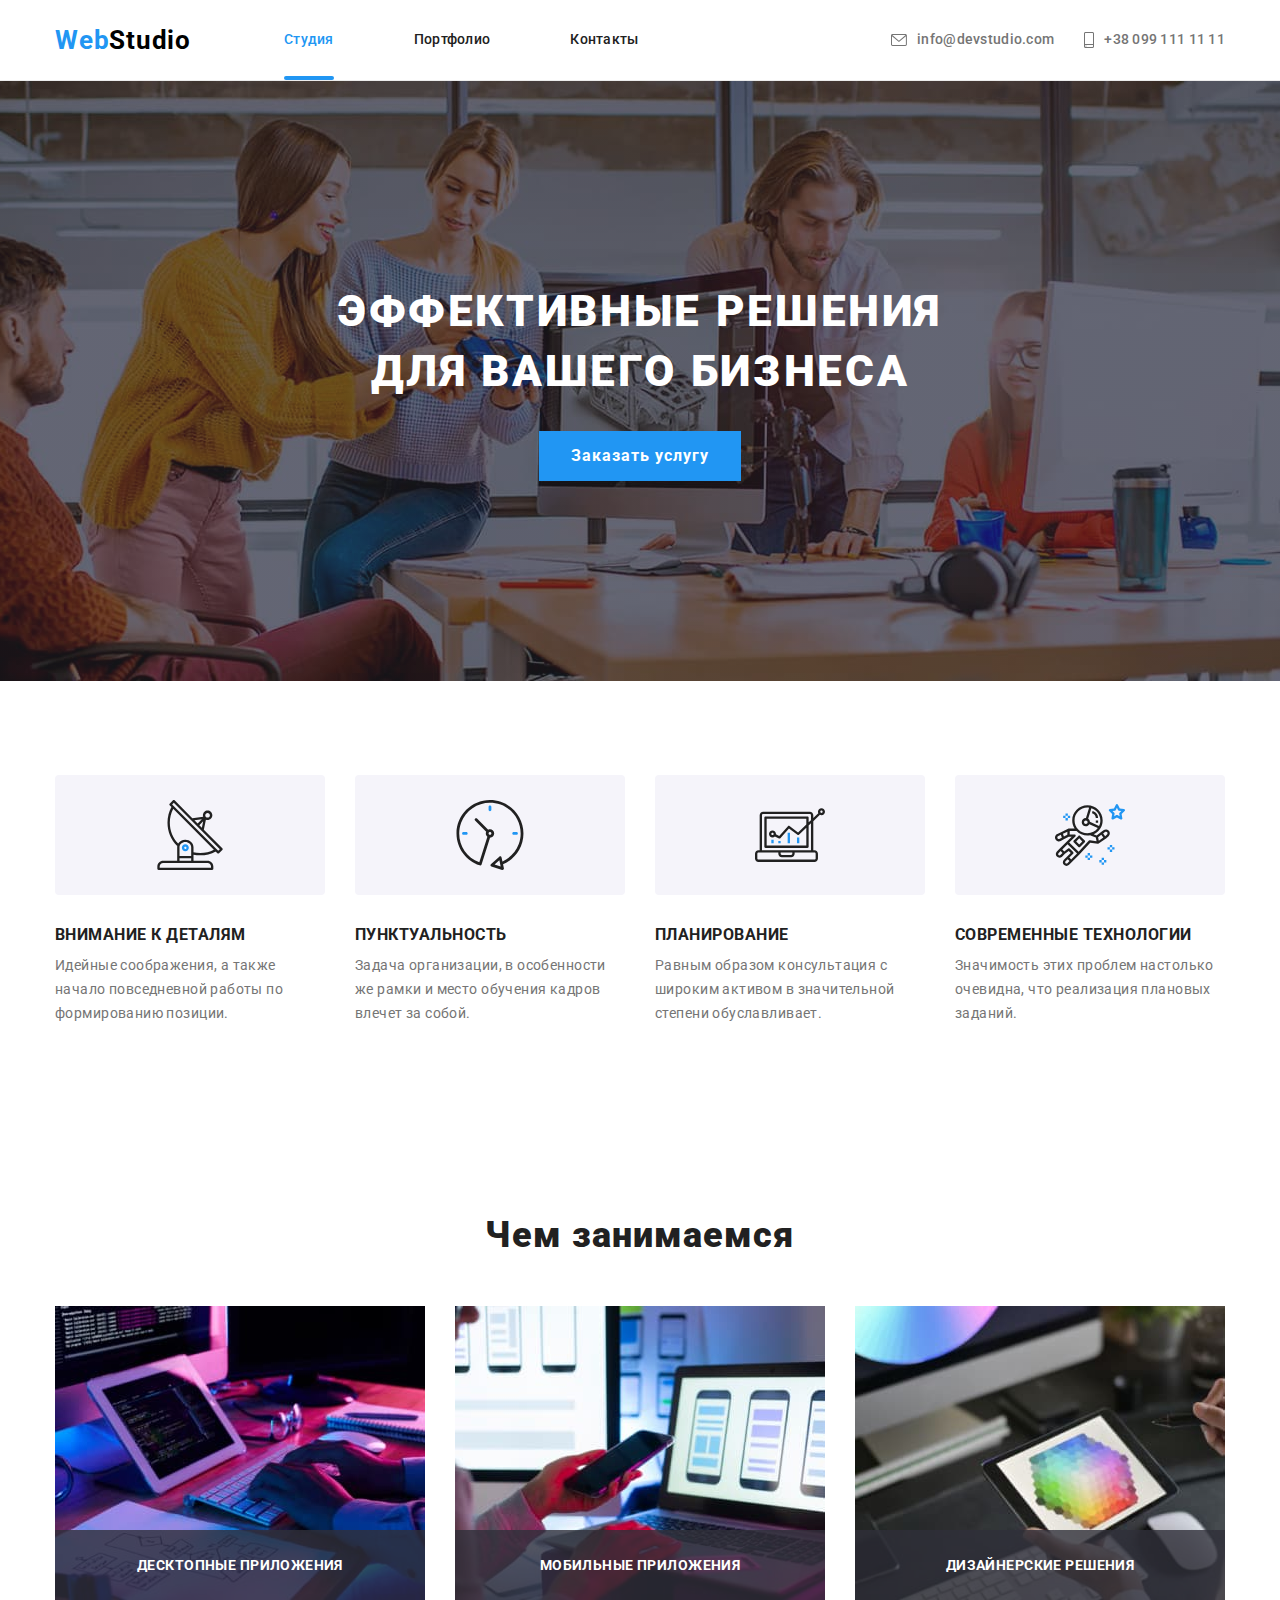
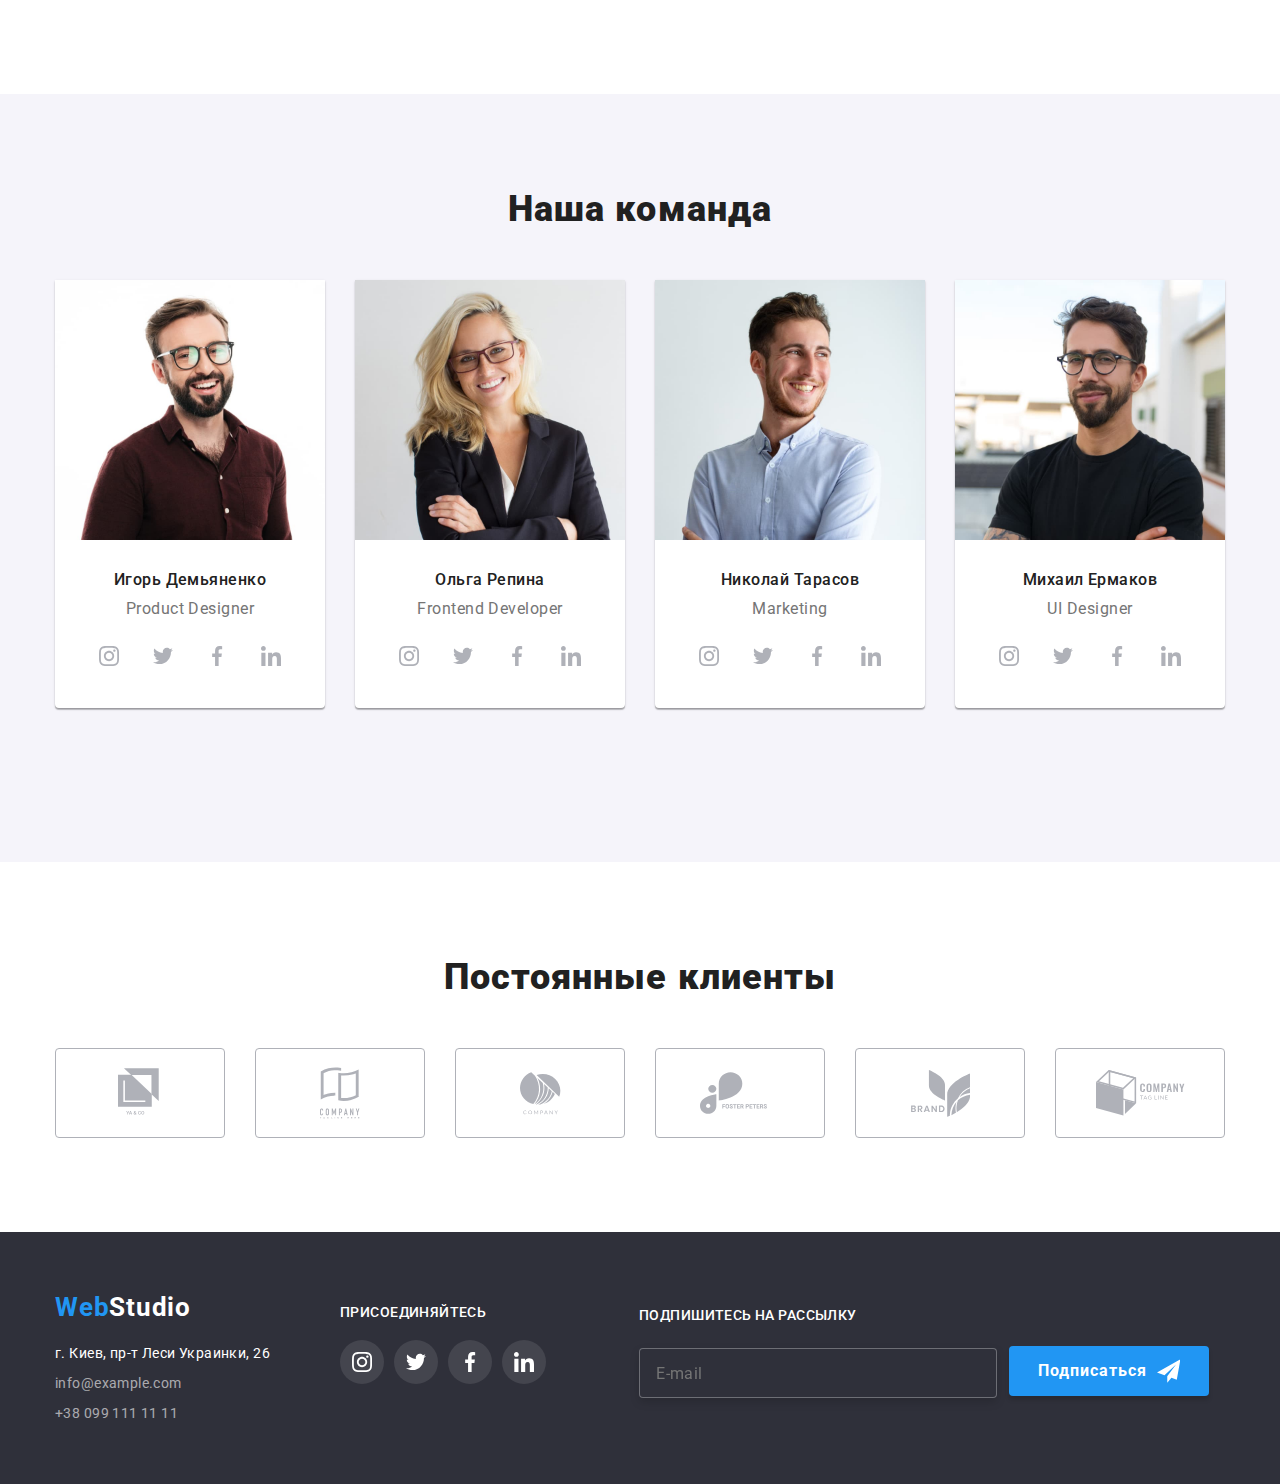
==== commit bc52dee8: "исправляет разметку" ====
--- a/index.html
+++ b/index.html
@@ -569,10 +569,13 @@
 
                 <label class="field-checkbox">
                     <input class="checkbox visually-hidden" type="checkbox" name="policy">
-                    <span class="checkbox-icon"></span>
+                
+                         <span class="checkbox-icon"></span>
                     <span class="checkbox-caption">Соглашаюсь с рассылкой и принимаю
                         <a class="link-policy" href="http://google.com">Условия договора</a>
                     </span>
+                 
+                   
                 </label>
 
                 <button class="submit-button" type="submit">Отправить</button>
--- a/css/main.min.css
+++ b/css/main.min.css
@@ -1,2 +1,2 @@
-.hero-box,.menu-benefits .icon,.clients-list .company-link,.social-list .social-link{display:flex;align-items:center}@font-face{font-family:"Raleway";font-style:normal;font-weight:400;src:url("../fonts/raleway-v18-latin/raleway-v18-latin-regular.eot");src:local(""),url("../fonts/raleway-v18-latin/raleway-v18-latin-regular.eot?#iefix") format("embedded-opentype"),url("../fonts/raleway-v18-latin/raleway-v18-latin-regular.woff2") format("woff2"),url("../fonts/raleway-v18-latin/raleway-v18-latin-regular.woff") format("woff"),url("../fonts/raleway-v18-latin/raleway-v18-latin-regular.ttf") format("truetype"),url("../fonts/raleway-v18-latin/raleway-v18-latin-regular.svg#Raleway") format("svg")}@font-face{font-family:"Raleway";font-style:normal;font-weight:700;src:url("../fonts/raleway-v18-latin/raleway-v18-latin-700.eot");src:local(""),url("../fonts/raleway-v18-latin/raleway-v18-latin-700.eot?#iefix") format("embedded-opentype"),url("../fonts/raleway-v18-latin/raleway-v18-latin-700.woff2") format("woff2"),url("../fonts/raleway-v18-latin/raleway-v18-latin-700.woff") format("woff"),url("../fonts/raleway-v18-latin/raleway-v18-latin-700.ttf") format("truetype"),url("../fonts/raleway-v18-latin/raleway-v18-latin-700.svg#Raleway") format("svg")}html{box-sizing:border-box}body{font-family:"Roboto", sans-serif;font-size:14px;font-weight:400;line-height:1.71;letter-spacing:.03em}img{display:block;max-width:100%;height:auto}.no-margin{margin-top:0}.text{margin:0}.container{width:100%;padding-left:15px;padding-right:15px;margin-right:auto;margin-left:auto}@media screen and (min-width: 480px){.container{width:480px}}@media screen and (min-width: 768px){.container{width:768px}}@media screen and (min-width: 1200px){.container{width:1200px}}.item{display:block}@media screen and (min-width: 768px){.navigate,.header-container,.social-list,.menu-item{display:flex;align-items:center}}@media screen and (max-width: 1199px){.about,.benefits,.team,.section-portfolio,.clients{padding-top:60px}}@media screen and (min-width: 1200px){.about,.benefits,.team,.section-portfolio,.clients{padding-top:94px}}@media screen and (max-width: 1199px){.section-portfolio,.clients,.about,.benefits{padding-bottom:60px}}@media screen and (min-width: 1200px){.section-portfolio,.clients,.about,.benefits{padding-bottom:94px}}.visually-hidden{position:absolute;clip:rect(1px 1px 1px 1px);clip:rect(1px, 1px, 1px, 1px);padding:0;border:0;height:1px;width:1px;margin:-1px;overflow:hidden}.section-tittle{margin-top:0;color:#212121;font-family:"Roboto",sans-serif}@media screen and (max-width: 1199px){.section-tittle{margin-bottom:30px;font-family:"Roboto",sans-serif;font-weight:700;font-size:28px;line-height:1.178;text-align:center;letter-spacing:0.03em}}@media screen and (min-width: 1200px){.section-tittle{margin-bottom:50px;font-weight:900;font-size:36px;line-height:1.17;text-align:center;letter-spacing:0.03em}}.btn{display:inline-block;border:0px solid transparent;border-radius:4px;padding:6px 22px;font-weight:500;font-size:16px;line-height:1.63;text-align:center;letter-spacing:0.03em;color:#212121;background-color:#f5f4fa;cursor:pointer;transition:color 250ms cubic-bezier(0.4, 0, 0.2, 1),background-color 250ms cubic-bezier(0.4, 0, 0.2, 1)}.btn:hover,.btn:focus,.btn:active{display:inline-block;border:0px solid transparent;border-radius:4px;border:none;outline:none;box-shadow:none;padding:6px 22px;font-weight:500;font-size:16px;line-height:1.62;text-align:center;letter-spacing:0.03em;color:#fff;background-color:#2196f3}.main-btn{display:inline-block;text-align:center;border:0px solid transparent;margin-top:0;margin-bottom:0;padding:10px 32px;font-size:16px;font-weight:700;line-height:1.875;letter-spacing:0.06em;background-color:#2196f3;color:#fff;cursor:pointer}.main-btn:hover,.main-btn:focus,.main-btn:active{border:none;box-shadow:none;background-color:#fff;color:#2196f3}.footer-button{display:inline-flex;height:50px;max-width:200px;margin-top:42px;padding:10px 29px;font-weight:700;font-size:16px;line-height:1.88;align-items:center;text-align:center;letter-spacing:0.06em;font-weight:bold;color:#fff;background:#2196f3;box-shadow:0px 4px 4px rgba(0,0,0,0.15);border-radius:4px;border:none;cursor:pointer}@media screen and (max-width: 1199px){.footer-button{margin-top:20px}}@media screen and (min-width: 1200px){.footer-button{margin-left:12px}}.footer-button:focus{background-color:#fff;color:#2196f3}.footer-button:focus .footer-icon{fill:#2196f3}.header-container .menu-button{display:inline-flex;margin:10px, 0;padding:0;border:none;background-color:transparent}.header-container .menu-button .icon-close{display:none}.header-container .menu-button.is-open .icon-close{display:block}.header-container .menu-button.is-open .icon-menu{display:none}@media screen and (min-width: 768px){.header-container .menu-button{display:none}}.header-container .menu-button:hover,.header-container .menu-button:focus{fill:#2196f3}.link-logo{font-family:"Roboto",sans-serif;color:#000}@media screen and (min-width: 1200px){.link-logo{font-size:26px;font-weight:700;line-height:1.19;letter-spacing:.03em}}@media screen and (max-width: 1199px){.link-logo{font-weight:700;font-size:24px;line-height:1.166;letter-spacing:0.03em}}.link-logo.inverse{display:flex;margin-bottom:20px;text-align:center;color:#fff}.link-logo>span{color:#2196f3}.link,.link-logo{display:block;color:inherit;text-decoration:none;transition:color 250ms cubic-bezier(0.4, 0, 0.2, 1),fill 250ms cubic-bezier(0.4, 0, 0.2, 1)}.link:hover,.link:focus{color:#2196f3}.link-contacts:hover,.link-contacts:focus{color:#2196f3;fill:#2196f3}@media screen and (min-width: 768px) and (max-width: 1199px){.contacts-top .menu-link{padding:0;font-size:12px}}.contacts-top .link{display:flex;justify-content:center;align-items:center;transition:color 250ms cubic-bezier(0.4, 0, 0.2, 1),fill 250ms cubic-bezier(0.4, 0, 0.2, 1)}.menu-link{display:block;font-family:"Roboto", sans-serif;font-size:14px;font-weight:500;line-height:1.14;letter-spacing:.02em;color:#212121}@media screen and (min-width: 768px) and (max-width: 1199px){.menu-link{font-size:14px;line-height:1.14}}@media screen and (max-width: 767px){.menu-link{font-weight:500;font-size:18px;line-height:1.166;letter-spacing:0.02em}}@media screen and (min-width: 768px){.menu-link{padding-top:32px;padding-bottom:32px}}.link-contacts{color:#757575;fill:#757575}.menu-link .header-container{display:inline-flex;align-items:center}.site-nav .link-current{position:relative;display:inline-block;padding-bottom:8px;font-family:"Roboto", sans-serif;font-size:14px;font-weight:500;line-height:1.14;letter-spacing:.02em;color:#2196f3;text-decoration:none}@media screen and (max-width: 767px){.site-nav .link-current{font-weight:500;font-size:18px;line-height:1.166;letter-spacing:0.02em}}@media screen and (min-width: 768px){.site-nav .link-current{padding-top:32px;padding-bottom:32px}}.site-nav .link-current::after{content:"";position:absolute;display:inline-block;width:100%;height:4px;border-radius:2px;left:0;bottom:0;background-color:#2196f3}.social-link.light:hover{fill:#fff;background-color:#2196f3}.social-list .social-link.dark{justify-content:center;fill:#fff;background-color:rgba(255,255,255,0.1)}.social-link.dark:hover{background-color:#2196f3}@media screen and (max-width: 767px){.page-futer .item-link{font-weight:500;font-size:14px;line-height:1.71;text-align:center;letter-spacing:0.03em;font-style:normal}}.form-field{display:block;position:relative;background-color:transparent;margin-bottom:28px;font-weight:400;font-size:12px;line-height:1.17;letter-spacing:0.01em}.form-field .icon{position:absolute;display:inline-block;top:50%;left:0;fill:#212121;transform:translate(15px, -50%)}.form-field:focus-within .input ~ .icon{fill:#2196f3}.form-field .caption{position:absolute;top:50%;left:0;color:var(--primary-text-color);transform:translate(42px, -50%);transition:transform 250ms cubic-bezier(0.4, 0, 0.2, 1)}.form-field .input{display:block;width:100%;padding:12px 12px 12px 42px;font-weight:400;font-size:12px;line-height:1.17;letter-spacing:0.01em;border:1px solid rgba(33,33,33,0.2);border-radius:4px}.form-field:focus-within .input+.caption{color:#2196f3;transform:translate(0px, -38px)}.form-field .input:not(:placeholder-shown) ~ .caption{transform:translate(0px, -38px)}.form-field:focus-within .input,.form-field-area:focus-within .input{border:1px solid #2196f3;outline-width:0px;border-radius:4px}.form-field-area{display:block;position:relative;margin-bottom:20px;line-height:1.17;letter-spacing:0.01em;font-weight:400;font-size:12px}.form-field-area .caption{position:absolute;top:0;left:0;color:var(--primary-text-color);transform:translate(16px, 100%);transition:transform 250ms cubic-bezier(0.4, 0, 0.2, 1)}.form-field-area .input{padding:12px 16px;width:100%;height:120px;letter-spacing:0.01em;font-weight:400;font-size:12px;border:1px solid rgba(33,33,33,0.2);border-radius:4px;resize:none}.form-field-area:focus-within>.caption{color:#2196f3;transform:translate(0px, -18px)}.form-field-area .input:not(:placeholder-shown) ~ .caption{transform:translate(0px, -18px)}.field-checkbox{display:block;position:relative;text-align:end}@media screen and (min-width: 1200px){.field-checkbox{text-align:center}}.field-checkbox .checkbox-caption{font-size:12px}.checkbox-icon::before{position:absolute;top:4px;left:0px;display:inline-block;content:"";width:16px;height:15px;background-size:16px;background-position:left;background-repeat:no-repeat;background-color:transparent;background-image:url(../images/Vector-policy.svg)}@media screen and (min-width: 1200px){.checkbox-icon::before{left:7px}}.checkbox:checked+.checkbox-icon::before{background-image:url(../images/icon-check.svg)}.link-policy{border-bottom:1px solid #2196f3;color:#2196f3;text-decoration:none}.submit-button{border:none;margin-left:auto;margin-right:auto;margin-top:30px;padding:10px 55px;font-weight:700;font-size:16px;line-height:1.88;display:flex;align-items:center;text-align:center;letter-spacing:0.06em;color:#fff;background:#2196f3;box-shadow:0px 4px 4px rgba(0,0,0,0.15);border-radius:4px;cursor:pointer}.submit-button:hover{color:#2196f3;background-color:#fff}.form-field-footer{margin-right:auto;margin-left:auto;width:358px}@media screen and (min-width: 768px) and (max-width: 1199px){.form-field-footer{display:flex;flex-direction:column}}.footer-input{display:inline-block;height:50px;padding-left:16px;border:1px solid rgba(255,255,255,0.3);box-sizing:border-box;filter:drop-shadow(0px 4px 4px rgba(0,0,0,0.15));border-radius:4px;background-color:#2f303a;font-weight:400;font-size:16px;line-height:1.25;letter-spacing:0.03em;color:rgba(255,255,255,0.6)}@media screen and (min-width: 1200px){.footer-input{margin-top:20px}}@media screen and (max-width: 767px){.footer-input{width:100%;margin-top:20px}}@media screen and (min-width: 767px){.footer-input{width:358px}}@media screen and (max-width: 767px){.footer-input{max-width:450px;min-width:200px;width:100%}}.backdrop{position:fixed;top:0;left:0;width:100%;height:100%;background:rgba(0,0,0,0.2)}@media screen and (max-width: 767px){.backdrop{padding:15px;overflow-y:scroll}}@media screen and (min-width: 768px){.backdrop{z-index:1000;opacity:1;transition:opacity 250ms cubic-bezier(0.4, 0, 0.2, 1)}}@media screen and (max-width: 767px){.is-hidden{display:none}}@media screen and (min-width: 768px){.is-hidden{opacity:0;pointer-events:none;visibility:hidden}}@media screen and (min-width: 768px){.backdrop.is-hidden .modal{opacity:0;transform:translate(-50%, -50%) scale(0.2) rotate(180deg)}}.modal{position:relative;max-width:450px;width:100%;padding:40px;margin:auto;display:flex;flex-direction:column;box-shadow:0px 1px 3px rgba(0,0,0,0.12),0px 1px 1px rgba(0,0,0,0.14),0px 2px 1px rgba(0,0,0,0.2);border-radius:4px;background-color:#fff}@media screen and (min-width: 768px){.modal{position:absolute;top:50%;left:50%;opacity:1;transform:translate(-50%, -50%) scale(1) rotate(0deg);transition:transform,opacity 250ms,250ms cubic-bezier(0.4, 0, 0.2, 1)}}@media screen and (min-width: 1200px){.modal{max-width:528px;width:100%}}@media screen and (min-width: 768px) and (max-width: 1199px){.modal{max-width:450px;width:100%}}.modal .modal-button{position:absolute;display:inline-flex;justify-content:center;align-items:center;width:30px;height:30px;padding:0;margin:0;border:none;border-radius:50%;right:8px;top:8px;background-color:#fff;border:1px solid rgba(0,0,0,0.1);cursor:pointer}.modal-button:hover,.modal-button:focus,.modal-button:active{border:none;box-shadow:none;fill:#2196f3}.modal-header{display:block;margin-bottom:30px;font-weight:700;font-size:20px;line-height:1.15;text-align:center;color:#212121}.header{border-bottom:1px solid #ececec;background-color:var(--dark-bg)}.list{list-style:none;margin:0;padding:0}@media screen and (min-width: 768px){.menu{display:inline-flex}}.menu-item .svg-item{margin-right:10px;fill:inherit}.header-menu{flex-grow:1}@media screen and (max-width: 767px){.header-menu{display:none}}@media screen and (min-width: 1200px){.header-menu .menu-item:not(:last-child){margin-right:30px}}@media screen and (max-width: 767px){.site-nav{border-top:1px solid #ececec;padding-top:60px;padding-bottom:60px;font-size:18px;line-height:1.166}.site-nav .menu-item:not(:last-child){margin-bottom:40px}}@media screen and (min-width: 768px) and (max-width: 1199px){.site-nav{margin-left:88px}.site-nav .menu-item+.menu-item{margin-left:50px}}@media screen and (min-width: 1200px){.site-nav{margin-left:93px}.site-nav .menu-item+.menu-item{margin-left:50px}}.page-futer>.white-link{color:#fff}.social-list .social-icon{width:20px;height:20px}@media screen and (max-width: 767px){.contacts-top{padding-bottom:60px;font-size:18px;line-height:1.166;color:#757575}.contacts-top .menu-item:not(:last-child){margin-bottom:16px}}@media screen and (min-width: 768px) and (max-width: 1199px){.contacts-top{flex-direction:column;margin-left:84px;margin-top:21px;margin-bottom:21px}.contacts-top .menu-item+.menu-item{margin-top:10px}}.header-container{position:relative;display:flex;align-items:center;justify-content:space-between}.header-menu{z-index:1000;background-color:#fff}@media screen and (max-width: 767px){.header-menu{display:none;position:absolute;top:100%;left:0;width:100%;text-align:center}.header-menu.is-open{display:block}}@media screen and (min-width: 768px){.header-menu{display:flex;justify-content:space-between;align-items:center}}.hero{max-width:1600px}.hero-box{width:100%;flex-direction:column;justify-content:center;text-align:center}@media screen and (max-width: 767px){.hero-box{padding-top:118px;padding-bottom:118px}}@media screen and (min-width: 768px){.hero-box{padding-top:200px;padding-bottom:200px}}.hero.overlay{max-width:1600px;height:400px;margin-left:auto;margin-right:auto;background-position:center;background-size:cover}@media screen and (max-width: 767px){.hero.overlay{background-image:linear-gradient(to right, rgba(47,48,58,0.4), rgba(47,48,58,0.4)),url("/images/hero/mobile/img-hero.jpg")}}@media screen and (max-width: 767px) and (min-device-pixel-ratio: 2), screen and (max-width: 767px) and (min-resolution: 192dpi), screen and (max-width: 767px) and (min-resolution: 2dppx){.hero.overlay{background-image:linear-gradient(to right, rgba(47,48,58,0.4), rgba(47,48,58,0.4)),url("/images/hero/mobile/img-hero@2x.jpg")}}@media screen and (min-width: 768px){.hero.overlay{height:600px;background-image:linear-gradient(to right, rgba(47,48,58,0.4), rgba(47,48,58,0.4)),url("/images/hero/tablet/img-hero.jpg")}}@media screen and (min-width: 768px) and (min-device-pixel-ratio: 2), screen and (min-width: 768px) and (min-resolution: 192dpi), screen and (min-width: 768px) and (min-resolution: 2dppx){.hero.overlay{background-image:linear-gradient(to right, rgba(47,48,58,0.4), rgba(47,48,58,0.4)),url("/images/hero/tablet/img-hero@2x.jpg")}}@media screen and (min-width: 1200px){.hero.overlay{background-image:linear-gradient(to right, rgba(47,48,58,0.4), rgba(47,48,58,0.4)),url("/images/hero/desktop/img-hero.jpg")}}@media screen and (min-width: 1200px) and (min-device-pixel-ratio: 2), screen and (min-width: 1200px) and (min-resolution: 192dpi), screen and (min-width: 1200px) and (min-resolution: 2dppx){.hero.overlay{background-image:linear-gradient(to right, rgba(47,48,58,0.4), rgba(47,48,58,0.4)),url("/images/hero/desktop/Img-hero@2x.jpg")}}.page-title{margin-bottom:30px;text-transform:uppercase;color:#fff}@media screen and (max-width: 767px){.page-title{font-size:26px;line-height:1.62}}@media screen and (min-width: 768px){.page-title{font-family:"Roboto",sans-serif;font-size:44px;font-weight:900;line-height:1.364;letter-spacing:.06em}}.menu-benefits>.p-title{margin-bottom:10px;font-family:"Roboto",sans-serif;text-align:center;text-transform:uppercase;color:#212121}@media screen and (min-width: 1200px){.menu-benefits>.p-title{font-size:14px;font-weight:700;line-height:1.14;letter-spacing:.03em}}@media screen and (min-width: 768px){.menu-benefits{display:flex;flex-wrap:wrap;margin-right:-30px}}@media screen and (max-width: 767px){.menu-benefits .item{width:100%;max-width:450px;margin-right:auto;margin-left:auto}}@media screen and (max-width: 767px){.menu-benefits .item:not(:last-child){margin-bottom:30px}}@media screen and (min-width: 768px) and (max-width: 1199px){.menu-benefits .item:not(:nth-child(2n)){margin-right:30px}}@media screen and (min-width: 768px) and (max-width: 1199px){.menu-benefits .item:not(:nth-last-child(-n+2)){margin-bottom:30px}}@media screen and (min-width: 1200px){.menu-benefits>.item+.item{margin-left:30px}}@media screen and (min-width: 768px) and (max-width: 1199px){.menu-benefits>.item{width:calc(100% / 2 - 30px)}}@media screen and (min-width: 1200px){.menu-benefits>.item{width:calc((100% - 3 * 30px) / 4)}}.menu-benefits .text{margin-top:0;margin-bottom:0;font-weight:400;font-size:14px;line-height:1.71;color:#757575}.menu-benefits .icon{align-items:center;height:120px;margin-bottom:30px;border-radius:4px;background-color:#f5f4fa}.menu-benefits .svg-item{width:70px;height:70px;margin:auto}.item .p-title{margin-bottom:10px;font-size:16px;font-weight:700;line-height:1.187;letter-spacing:.03em;text-transform:uppercase;color:#212121}@media screen and (max-width: 767px){.item .p-title{text-align:center}}@media screen and (max-width: 1199px){.about{display:none}}.menu-offers{display:flex}.menu-offers>.item{width:calc((100%- 60px) / 3)}.menu-offers>.item+.item{margin-left:30px}.menu-offers .link{display:block;position:relative}.menu-offers .description{position:absolute;left:0;bottom:0;margin:0;width:100%;padding-top:27px;padding-bottom:27px;color:#fff;background:rgba(47,48,58,0.8)}@media screen and (min-width: 1200px){.menu-offers .description{font-weight:700;font-size:14px;line-height:1.143;text-align:center;letter-spacing:0.03em;text-transform:uppercase}}.team{background-color:#f5f4fa}@media screen and (min-width: 1200px){.team{padding-top:94px;padding-bottom:94px}}.list.menu-team{background-color:var(--primary-bg-color)}@media screen and (min-width: 768px){.list.menu-team{display:flex;flex-wrap:wrap;padding-bottom:60px}}@media screen and (min-width: 768px) and (max-width: 1199px){.list.menu-team{display:flex}}.social-list{display:flex;justify-content:center}.menu-team>.team-card{box-shadow:0px 1px 3px rgba(0,0,0,0.12),0px 1px 1px rgba(0,0,0,0.14),0px 2px 1px rgba(0,0,0,0.2);border-radius:0px 0px 4px 4px}@media screen and (max-width: 767px){.menu-team>.team-card{text-align:center;width:100%;max-width:450px;margin-right:auto;margin-left:auto}}@media screen and (min-width: 768px) and (max-width: 1199px){.menu-team>.team-card{width:calc((100%  - 30px) / 2)}}@media screen and (min-width: 1200px){.menu-team>.team-card{width:calc((100% - 90px) / 4)}}.team-card{display:block;width:100%;margin-left:auto;margin-right:auto;box-shadow:0px 1px 3px rgba(0,0,0,0.12),0px 1px 1px rgba(0,0,0,0.14),0px 2px 1px rgba(0,0,0,0.2);border-radius:0px 0px 4px 4px;background:#fff}@media screen and (max-width: 767px){.team-card:not(:last-child){margin-bottom:30px}}@media screen and (min-width: 768px) and (max-width: 1199px){.team-card:nth-child(-n+2){margin-bottom:30px}}@media screen and (min-width: 768px) and (max-width: 1199px){.team-card:not(:nth-child(2n)){margin-right:30px}}@media screen and (min-width: 1200px){.team-card .team-card:not(:last-child){margin-bottom:30px}}@media screen and (min-width: 1200px){.menu-team>.team-card+.team-card{margin-left:30px}}@media screen and (max-width: 767px){.menu-team .info{padding-top:30px;padding-bottom:24px;padding-right:122px;padding-left:122px}}@media screen and (min-width: 768px) and (max-width: 1199px){.menu-team .info{padding-top:30px;padding-bottom:24px;padding-right:74px;padding-left:74px}}@media screen and (min-width: 1200px){.menu-team .info{padding-top:30px;padding-bottom:30px;padding-right:32px;padding-left:32px}}.info .p-title{margin-bottom:10px;font-size:16px;font-weight:500;line-height:1.19;letter-spacing:.03em;text-align:center;color:#212121}.info>.text{margin-bottom:16px;font-size:16px;font-weight:400;line-height:1.19;letter-spacing:.03em;text-align:center;color:#757575}.light{fill:#afb1b8}.team-img{width:100%}@media screen and (max-width: 480px){.team-img{width:450px;height:460px}}@media screen and (min-width: 768px){.team-img{width:354px;height:374px}}@media screen and (min-width: 1200px){.team-img{width:270px;height:260px}}.clients-list{display:flex;flex-wrap:wrap}@media screen and (max-width: 767px){.clients-list{margin-bottom:-30px}}@media screen and (max-width: 767px){.clients-list .item{margin-bottom:30px;width:calc((100% - 30px) / 2)}}@media screen and (min-width: 768px) and (max-width: 1199px){.clients-list .item{width:calc((100% - 60px) / 3)}}@media screen and (max-width: 767px){.clients-list .item:not(:nth-child(2n)){margin-right:30px}}@media screen and (min-width: 768px) and (max-width: 1199px){.clients-list .item:not(:nth-child(3n)){margin-right:30px}}@media screen and (max-width: 767px){.clients-list .item:nth-last-child(-n+2){margin-bottom:30px}}@media screen and (min-width: 768px) and (max-width: 1199px){.clients-list .item:not(:nth-last-child(-n+3)){margin-bottom:30px}}@media screen and (min-width: 1200px){.clients-list>.item{width:calc((100%-150px) / 6);width:170px}}@media screen and (min-width: 1200px){.clients-list>.item+.item{margin-left:30px}}.clients-list .company-link{align-items:center;justify-content:center;height:90px;color:#afb1b8;border:1px solid currentColor;border-radius:4px;fill:currentColor;transition:color 250ms cubic-bezier(0.4, 0, 0.2, 1),fill 250ms cubic-bezier(0.4, 0, 0.2, 1)}.clients-list .company-link:hover,.clients-list .company-link:focus{color:#2196f3;fill:#2196f3}.footer{background-color:#2f303a}.page-futer{font-family:"Roboto",sans-serif;font-size:14px;font-weight:400;line-height:1.71;letter-spacing:.03em;color:#fff}.page-futer .contacts{font-weight:400;font-size:14px;line-height:1.5;color:rgba(255,255,255,0.6)}@media screen and (min-width: 1200px){.flex-footer{display:flex;padding-bottom:60px;padding-top:60px}.footer-left{margin-right:70px}.footer-right{display:flex;margin-left:93px}}.footer-icon{margin-left:10px;fill:#fff}.page-futer .item-link+.item-link{margin-top:9px}.address{color:#fff}.item-link{font-style:normal;font-size:14px;font-weight:400;line-height:1.5;letter-spacing:.03em;color:rgba(255,255,255,0.6)}.center-footer .title,.footer-right .title{margin-top:0;margin-bottom:20px;text-transform:uppercase;color:#fff;font-size:14px;font-weight:500;line-height:1.142;letter-spacing:.03em}@media screen and (max-width: 767px){.center-footer .title,.footer-right .title{text-align:center}}.social-list{display:flex;align-items:center;justify-content:center}.social-list .social-link{align-items:center;justify-content:center;width:44px;height:44px;border-radius:50%;transition:fill 250ms cubic-bezier(0.4, 0, 0.2, 1),background-color 250ms cubic-bezier(0.4, 0, 0.2, 1)}.social-list>.item+.item{margin-left:10px}@media screen and (max-width: 1199px){.footer-left,.center-footer,.footer-right{padding-top:60px;text-align:center}}@media screen and (max-width: 1199px){.footer-right{padding-bottom:60px}}@media screen and (max-width: 767px){.footer-right{padding-bottom:60px}}@media screen and (min-width: 768px) and (max-width: 1199px){.footer-tablet{display:flex;flex-direction:row;justify-content:space-between}}@media screen and (min-width: 1200px){.footer-tablet{display:flex;flex-direction:row}}@media screen and (max-width: 1199px){.link-logo.inverse{justify-content:center}}.menu-filters{display:flex;flex-wrap:wrap}@media screen and (min-width: 768px){.menu-filters{justify-content:center;margin-bottom:30px}}@media screen and (min-width: 1200px){.menu-filters{margin-bottom:50px}}.menu-filters .item{margin-bottom:15px}.menu-filters>.item+.item{margin-left:8px}.list-portfolio{display:flex;flex-wrap:wrap}.list-portfolio>.item-card:not(:last-child){margin-bottom:30px}@media screen and (min-width: 768px) and (max-width: 1199px){.list-portfolio{margin-top:40px}.list-portfolio .item-card{width:calc((100% - 30px) / 2)}.list-portfolio>.item-card:not(:nth-child(2n)){margin-right:30px}.list-portfolio>.item-card:not(:nth-last-child(-n+2)){margin-bottom:30px}}@media screen and (min-width: 1200px){.list-portfolio{display:flex;flex-wrap:wrap}}.list-portfolio .overlay{position:relative;overflow:hidden}.list-portfolio .description{display:block;position:absolute;left:0;right:0;top:0;bottom:0;margin:0;font-size:18px;font-weight:400;line-height:1.56;letter-spacing:.03em;color:#fff;background:#2196f3;transform:translateY(100%);transition:transform 250ms}@media screen and (max-width: 767px){.list-portfolio .description{padding:77px 24px}}@media screen and (min-width: 768px){.list-portfolio .description{padding:49px 24px}}@media screen and (min-width: 1200px){.list-portfolio .description{padding:63px 24px}}.list-portfolio .img-card:hover .description,.list-portfolio .img-card:focus .description{transform:translateY(0)}.list-portfolio .img-card:hover,.list-portfolio .img-card:focus{box-shadow:0px 1px 1px rgba(0,0,0,0.12),0px 4px 4px rgba(0,0,0,0.06),1px 4px 6px rgba(0,0,0,0.16)}@media screen and (min-width: 1200px){.list-portfolio>.item-card:not(:nth-child(3n)){margin-right:30px}}@media screen and (min-width: 1200px){.list-portfolio>.item-card:not(:nth-last-child(-n+3)){margin-bottom:30px}}.info-portfolio .tittle{margin-top:0;margin-bottom:4px;font-weight:700;font-size:18px;line-height:2;letter-spacing:0.06em;color:#212121}.info-portfolio{padding:20px 24px;border-style:solid;border-width:0 1px 1px 1px;box-sizing:border-box;border-color:#eee}.info-portfolio .text{font-size:16px;font-weight:400;line-height:1.87;letter-spacing:.03em;color:#757575}.list-portfolio .item-card{display:flex;flex-wrap:wrap;background:#fff}@media screen and (min-width: 1200px){.list-portfolio .item-card{flex-basis:calc((100% - 60px) / 3)}}.img-card{height:auto;display:block;text-decoration:none}@media screen and (max-width: 767px){.img-card{width:100%}}.portfolio-img{width:100%}@media screen and (max-width: 480px){.portfolio-img{width:450px;height:294px}}@media screen and (min-width: 768px){.portfolio-img{width:354px;height:294px}}@media screen and (min-width: 1200px){.portfolio-img{width:370px;height:294px}}
+.hero-box,.menu-benefits .icon,.clients-list .company-link,.social-list .social-link{display:flex;align-items:center}@font-face{font-family:"Raleway";font-style:normal;font-weight:400;src:url("../fonts/raleway-v18-latin/raleway-v18-latin-regular.eot");src:local(""),url("../fonts/raleway-v18-latin/raleway-v18-latin-regular.eot?#iefix") format("embedded-opentype"),url("../fonts/raleway-v18-latin/raleway-v18-latin-regular.woff2") format("woff2"),url("../fonts/raleway-v18-latin/raleway-v18-latin-regular.woff") format("woff"),url("../fonts/raleway-v18-latin/raleway-v18-latin-regular.ttf") format("truetype"),url("../fonts/raleway-v18-latin/raleway-v18-latin-regular.svg#Raleway") format("svg")}@font-face{font-family:"Raleway";font-style:normal;font-weight:700;src:url("../fonts/raleway-v18-latin/raleway-v18-latin-700.eot");src:local(""),url("../fonts/raleway-v18-latin/raleway-v18-latin-700.eot?#iefix") format("embedded-opentype"),url("../fonts/raleway-v18-latin/raleway-v18-latin-700.woff2") format("woff2"),url("../fonts/raleway-v18-latin/raleway-v18-latin-700.woff") format("woff"),url("../fonts/raleway-v18-latin/raleway-v18-latin-700.ttf") format("truetype"),url("../fonts/raleway-v18-latin/raleway-v18-latin-700.svg#Raleway") format("svg")}html{box-sizing:border-box}body{font-family:"Roboto", sans-serif;font-size:14px;font-weight:400;line-height:1.71;letter-spacing:.03em;overflow-x:hidden}img{display:block;max-width:100%;height:auto}.no-margin{margin-top:0}.text{margin:0}.container{width:100%;padding-left:15px;padding-right:15px;margin-right:auto;margin-left:auto}@media screen and (min-width: 480px){.container{width:480px}}@media screen and (min-width: 768px){.container{width:768px}}@media screen and (min-width: 1200px){.container{width:1200px}}.item{display:block}@media screen and (min-width: 768px){.navigate,.header-container,.social-list,.menu-item{display:flex;align-items:center}}@media screen and (max-width: 1199px){.about,.benefits,.team,.section-portfolio,.clients{padding-top:60px}}@media screen and (min-width: 1200px){.about,.benefits,.team,.section-portfolio,.clients{padding-top:94px}}@media screen and (max-width: 1199px){.section-portfolio,.clients,.about,.benefits{padding-bottom:60px}}@media screen and (min-width: 1200px){.section-portfolio,.clients,.about,.benefits{padding-bottom:94px}}.visually-hidden{position:absolute;clip:rect(1px 1px 1px 1px);clip:rect(1px, 1px, 1px, 1px);padding:0;border:0;height:1px;width:1px;margin:-1px;overflow:hidden}.section-tittle{margin-top:0;color:#212121;font-family:"Roboto",sans-serif}@media screen and (max-width: 1199px){.section-tittle{margin-bottom:30px;font-family:"Roboto",sans-serif;font-weight:700;font-size:28px;line-height:1.178;text-align:center;letter-spacing:0.03em}}@media screen and (min-width: 1200px){.section-tittle{margin-bottom:50px;font-weight:900;font-size:36px;line-height:1.17;text-align:center;letter-spacing:0.03em}}.btn{display:inline-block;border:0px solid transparent;border-radius:4px;padding:6px 22px;font-weight:500;font-size:16px;line-height:1.63;text-align:center;letter-spacing:0.03em;color:#212121;background-color:#f5f4fa;cursor:pointer;transition:color 250ms cubic-bezier(0.4, 0, 0.2, 1),background-color 250ms cubic-bezier(0.4, 0, 0.2, 1)}.btn:hover,.btn:focus,.btn:active{display:inline-block;border:0px solid transparent;border-radius:4px;border:none;outline:none;box-shadow:none;padding:6px 22px;font-weight:500;font-size:16px;line-height:1.62;text-align:center;letter-spacing:0.03em;color:#fff;background-color:#2196f3}.main-btn{display:inline-block;text-align:center;border:0px solid transparent;margin-top:0;margin-bottom:0;padding:10px 32px;font-size:16px;font-weight:700;line-height:1.875;letter-spacing:0.06em;background-color:#2196f3;color:#fff;cursor:pointer}.main-btn:hover,.main-btn:focus,.main-btn:active{border:none;box-shadow:none;background-color:#fff;color:#2196f3}.footer-button{display:inline-flex;height:50px;max-width:200px;margin-top:42px;padding:10px 29px;font-weight:700;font-size:16px;line-height:1.88;align-items:center;text-align:center;letter-spacing:0.06em;font-weight:bold;color:#fff;background:#2196f3;box-shadow:0px 4px 4px rgba(0,0,0,0.15);border-radius:4px;border:none;cursor:pointer}@media screen and (max-width: 1199px){.footer-button{margin-top:20px}}@media screen and (min-width: 1200px){.footer-button{margin-left:12px}}.footer-button:focus{background-color:#fff;color:#2196f3}.footer-button:focus .footer-icon{fill:#2196f3}.header-container .menu-button{display:inline-flex;margin:10px, 0;padding:0;border:none;background-color:transparent}.header-container .menu-button .icon-close{display:none}.header-container .menu-button.is-open .icon-close{display:block}.header-container .menu-button.is-open .icon-menu{display:none}@media screen and (min-width: 768px){.header-container .menu-button{display:none}}.header-container .menu-button:hover,.header-container .menu-button:focus{fill:#2196f3}.link-logo{font-family:"Roboto",sans-serif;color:#000}@media screen and (min-width: 1200px){.link-logo{font-size:26px;font-weight:700;line-height:1.19;letter-spacing:.03em}}@media screen and (max-width: 1199px){.link-logo{font-weight:700;font-size:24px;line-height:1.166;letter-spacing:0.03em}}.link-logo.inverse{display:flex;margin-bottom:20px;text-align:center;color:#fff}.link-logo>span{color:#2196f3}.link,.link-logo{display:block;color:inherit;text-decoration:none;transition:color 250ms cubic-bezier(0.4, 0, 0.2, 1),fill 250ms cubic-bezier(0.4, 0, 0.2, 1)}.link:hover,.link:focus{color:#2196f3}.link-contacts:hover,.link-contacts:focus{color:#2196f3;fill:#2196f3}@media screen and (min-width: 768px) and (max-width: 1199px){.contacts-top .menu-link{padding:0;font-size:12px}}.contacts-top .link{display:flex;justify-content:center;align-items:center;transition:color 250ms cubic-bezier(0.4, 0, 0.2, 1),fill 250ms cubic-bezier(0.4, 0, 0.2, 1)}.menu-link{display:block;font-family:"Roboto", sans-serif;font-size:14px;font-weight:500;line-height:1.14;letter-spacing:.02em;color:#212121}@media screen and (min-width: 768px) and (max-width: 1199px){.menu-link{font-size:14px;line-height:1.14}}@media screen and (max-width: 767px){.menu-link{font-weight:500;font-size:18px;line-height:1.166;letter-spacing:0.02em}}@media screen and (min-width: 768px){.menu-link{padding-top:32px;padding-bottom:32px}}.link-contacts{color:#757575;fill:#757575}.menu-link .header-container{display:inline-flex;align-items:center}.site-nav .link-current{position:relative;display:inline-block;padding-bottom:8px;font-family:"Roboto", sans-serif;font-size:14px;font-weight:500;line-height:1.14;letter-spacing:.02em;color:#2196f3;text-decoration:none}@media screen and (max-width: 767px){.site-nav .link-current{font-weight:500;font-size:18px;line-height:1.166;letter-spacing:0.02em}}@media screen and (min-width: 768px){.site-nav .link-current{padding-top:32px;padding-bottom:32px}}.site-nav .link-current::after{content:"";position:absolute;display:inline-block;width:100%;height:4px;border-radius:2px;left:0;bottom:0;background-color:#2196f3}.social-link.light:hover{fill:#fff;background-color:#2196f3}.social-list .social-link.dark{justify-content:center;fill:#fff;background-color:rgba(255,255,255,0.1)}.social-link.dark:hover{background-color:#2196f3}@media screen and (max-width: 767px){.page-futer .item-link{font-weight:500;font-size:14px;line-height:1.71;text-align:center;letter-spacing:0.03em;font-style:normal}}.form-field{display:block;position:relative;background-color:transparent;margin-bottom:28px;font-weight:400;font-size:12px;line-height:1.17;letter-spacing:0.01em}.form-field .icon{position:absolute;display:inline-block;top:50%;left:0;fill:#212121;transform:translate(15px, -50%)}.form-field:focus-within .input ~ .icon{fill:#2196f3}.form-field .caption{position:absolute;top:50%;left:0;color:var(--primary-text-color);transform:translate(42px, -50%);transition:transform 250ms cubic-bezier(0.4, 0, 0.2, 1)}.form-field .input{display:block;width:100%;padding:12px 12px 12px 42px;font-weight:400;font-size:12px;line-height:1.17;letter-spacing:0.01em;border:1px solid rgba(33,33,33,0.2);border-radius:4px}.form-field:focus-within .input+.caption{color:#2196f3;transform:translate(0px, -38px)}.form-field .input:not(:placeholder-shown) ~ .caption{transform:translate(0px, -38px)}.form-field:focus-within .input,.form-field-area:focus-within .input{border:1px solid #2196f3;outline-width:0px;border-radius:4px}.form-field-area{display:block;position:relative;margin-bottom:20px;line-height:1.17;letter-spacing:0.01em;font-weight:400;font-size:12px}.form-field-area .caption{position:absolute;top:0;left:0;color:var(--primary-text-color);transform:translate(16px, 100%);transition:transform 250ms cubic-bezier(0.4, 0, 0.2, 1)}.form-field-area .input{padding:12px 16px;width:100%;height:120px;letter-spacing:0.01em;font-weight:400;font-size:12px;border:1px solid rgba(33,33,33,0.2);border-radius:4px;resize:none}.form-field-area:focus-within>.caption{color:#2196f3;transform:translate(0px, -18px)}.form-field-area .input:not(:placeholder-shown) ~ .caption{transform:translate(0px, -18px)}.field-checkbox{position:relative;display:flex;justify-content:center;align-items:center}@media screen and (max-width: 1199px){.field-checkbox{text-align:center;padding-left:24px}}@media screen and (min-width: 1200px){.field-checkbox{padding-left:24px}}.field-checkbox .checkbox-caption{font-size:12px;line-height:1.166;letter-spacing:0.03em}@media screen and (min-width: 768px) and (max-width: 1199px){.field-checkbox .checkbox-caption{line-height:1.172}}@media screen and (min-width: 1200px){.field-checkbox .checkbox-caption{font-size:14px;line-height:1.714}}.checkbox-icon::before{position:absolute;top:-1px;display:inline-block;content:"";width:16px;height:15px;background-size:16px;background-position:left;background-repeat:no-repeat;background-color:transparent;background-image:url(../images/Vector-policy.svg)}@media screen and (max-width: 1199px){.checkbox-icon::before{left:3px}}@media screen and (min-width: 1200px){.checkbox-icon::before{left:8px;top:4px}}.checkbox:checked+.checkbox-icon::before{background-image:url(../images/icon-check.svg)}.link-policy{border-bottom:1px solid #2196f3;color:#2196f3;text-decoration:none}.submit-button{border:none;margin-left:auto;margin-right:auto;margin-top:30px;padding:10px 55px;font-weight:700;font-size:16px;line-height:1.88;display:flex;align-items:center;text-align:center;letter-spacing:0.06em;color:#fff;background:#2196f3;box-shadow:0px 4px 4px rgba(0,0,0,0.15);border-radius:4px;cursor:pointer}.submit-button:hover{color:#2196f3;background-color:#fff}.form-field-footer{margin-right:auto;margin-left:auto}@media screen and (max-width: 767px){.form-field-footer{width:358px}}@media screen and (min-width: 768px) and (max-width: 1199px){.form-field-footer{display:flex;flex-direction:column}}@media screen and (min-width: 1200px){.form-field-footer{width:358px}}.footer-input{display:inline-block;height:50px;margin-right:auto;margin-left:auto;padding-left:16px;border:1px solid rgba(255,255,255,0.3);box-sizing:border-box;filter:drop-shadow(0px 4px 4px rgba(0,0,0,0.15));border-radius:4px;background-color:#2f303a;font-weight:400;font-size:16px;line-height:1.25;letter-spacing:0.03em;color:rgba(255,255,255,0.6)}@media screen and (min-width: 1200px){.footer-input{width:358px;margin-top:20px}}@media screen and (max-width: 767px){.footer-input{width:100%;margin-top:20px}}@media screen and (min-width: 767px) and (max-width: 1199px){.footer-input{width:450px}}@media screen and (max-width: 767px){.footer-input{max-width:450px;min-width:200px;width:100%}}.backdrop{position:fixed;top:0;left:0;width:100%;height:100%;background:rgba(0,0,0,0.2)}@media screen and (max-width: 767px){.backdrop{padding:15px;overflow-y:scroll}}@media screen and (min-width: 768px){.backdrop{z-index:1000;opacity:1;transition:opacity 250ms cubic-bezier(0.4, 0, 0.2, 1)}}@media screen and (max-width: 767px){.is-hidden{display:none}}@media screen and (min-width: 768px){.is-hidden{opacity:0;pointer-events:none;visibility:hidden}}@media screen and (min-width: 768px){.backdrop.is-hidden .modal{opacity:0;transform:translate(-50%, -50%) scale(0.2) rotate(180deg)}}.modal{position:relative;max-width:450px;width:100%;padding:40px;margin-left:auto;margin-right:auto;display:flex;flex-direction:column;box-shadow:0px 1px 3px rgba(0,0,0,0.12),0px 1px 1px rgba(0,0,0,0.14),0px 2px 1px rgba(0,0,0,0.2);border-radius:4px;background-color:#fff}@media screen and (min-width: 768px){.modal{position:absolute;top:50%;left:50%;opacity:1;transform:translate(-50%, -50%) scale(1) rotate(0deg);transition:transform,opacity 250ms,250ms cubic-bezier(0.4, 0, 0.2, 1)}}@media screen and (min-width: 1200px){.modal{max-width:528px;width:100%}}@media screen and (min-width: 768px) and (max-width: 1199px){.modal{max-width:450px;width:100%}}.modal .modal-button{position:absolute;display:inline-flex;justify-content:center;align-items:center;width:30px;height:30px;padding:0;margin:0;border:none;border-radius:50%;right:8px;top:8px;background-color:#fff;border:1px solid rgba(0,0,0,0.1);cursor:pointer}.modal-button:hover,.modal-button:focus,.modal-button:active{border:none;box-shadow:none;fill:#2196f3}.modal-header{display:block;margin-bottom:30px;font-weight:700;font-size:20px;line-height:1.15;text-align:center;color:#212121}.header{border-bottom:1px solid #ececec;background-color:var(--dark-bg)}.list{list-style:none;margin:0;padding:0}@media screen and (min-width: 768px){.menu{display:inline-flex}}.menu-item .svg-item{margin-right:10px;fill:inherit}.header-menu{flex-grow:1}@media screen and (max-width: 767px){.header-menu{display:none}}@media screen and (min-width: 1200px){.header-menu .menu-item:not(:last-child){margin-right:30px}}@media screen and (max-width: 767px){.site-nav{border-top:1px solid #ececec;padding-top:60px;padding-bottom:60px;font-size:18px;line-height:1.166}.site-nav .menu-item:not(:last-child){margin-bottom:40px}}@media screen and (min-width: 768px) and (max-width: 1199px){.site-nav{margin-left:88px}.site-nav .menu-item+.menu-item{margin-left:50px}}@media screen and (min-width: 1200px){.site-nav{margin-left:93px}.site-nav .menu-item+.menu-item{margin-left:50px}}.page-futer>.white-link{color:#fff}.social-list .social-icon{width:20px;height:20px}@media screen and (max-width: 767px){.contacts-top{padding-bottom:60px;font-size:18px;line-height:1.166;color:#757575}.contacts-top .menu-item:not(:last-child){margin-bottom:16px}}@media screen and (min-width: 768px) and (max-width: 1199px){.contacts-top{flex-direction:column;margin-left:84px;margin-top:21px;margin-bottom:21px}.contacts-top .menu-item+.menu-item{margin-top:10px}}.header-container{position:relative;display:flex;align-items:center;justify-content:space-between}.header-menu{z-index:1000;background-color:#fff}@media screen and (max-width: 767px){.header-menu{display:none;position:absolute;top:100%;left:0;width:100%;text-align:center}.header-menu.is-open{display:block}}@media screen and (min-width: 768px){.header-menu{display:flex;justify-content:space-between;align-items:center}}.hero{max-width:1600px}.hero-box{width:100%;flex-direction:column;justify-content:center;text-align:center}@media screen and (max-width: 767px){.hero-box{padding-top:118px;padding-bottom:118px}}@media screen and (min-width: 768px){.hero-box{padding-top:200px;padding-bottom:200px}}.hero.overlay{max-width:1600px;height:400px;margin-left:auto;margin-right:auto;background-position:center;background-size:cover}@media screen and (max-width: 767px){.hero.overlay{background-image:linear-gradient(to right, rgba(47,48,58,0.4), rgba(47,48,58,0.4)),url("/images/hero/mobile/img-hero.jpg")}}@media screen and (max-width: 767px) and (min-device-pixel-ratio: 2), screen and (max-width: 767px) and (min-resolution: 192dpi), screen and (max-width: 767px) and (min-resolution: 2dppx){.hero.overlay{background-image:linear-gradient(to right, rgba(47,48,58,0.4), rgba(47,48,58,0.4)),url("/images/hero/mobile/img-hero@2x.jpg")}}@media screen and (min-width: 768px){.hero.overlay{height:600px;background-image:linear-gradient(to right, rgba(47,48,58,0.4), rgba(47,48,58,0.4)),url("/images/hero/tablet/img-hero.jpg")}}@media screen and (min-width: 768px) and (min-device-pixel-ratio: 2), screen and (min-width: 768px) and (min-resolution: 192dpi), screen and (min-width: 768px) and (min-resolution: 2dppx){.hero.overlay{background-image:linear-gradient(to right, rgba(47,48,58,0.4), rgba(47,48,58,0.4)),url("/images/hero/tablet/img-hero@2x.jpg")}}@media screen and (min-width: 1200px){.hero.overlay{background-image:linear-gradient(to right, rgba(47,48,58,0.4), rgba(47,48,58,0.4)),url("/images/hero/desktop/img-hero.jpg")}}@media screen and (min-width: 1200px) and (min-device-pixel-ratio: 2), screen and (min-width: 1200px) and (min-resolution: 192dpi), screen and (min-width: 1200px) and (min-resolution: 2dppx){.hero.overlay{background-image:linear-gradient(to right, rgba(47,48,58,0.4), rgba(47,48,58,0.4)),url("/images/hero/desktop/img-hero@2x.jpg")}}.page-title{margin-bottom:30px;text-transform:uppercase;color:#fff}@media screen and (max-width: 767px){.page-title{font-size:26px;line-height:1.62}}@media screen and (min-width: 768px){.page-title{font-family:"Roboto",sans-serif;font-size:44px;font-weight:900;line-height:1.364;letter-spacing:.06em}}.menu-benefits>.p-title{margin-bottom:10px;font-family:"Roboto",sans-serif;text-align:center;text-transform:uppercase;color:#212121}@media screen and (min-width: 1200px){.menu-benefits>.p-title{font-size:14px;font-weight:700;line-height:1.14;letter-spacing:.03em}}@media screen and (min-width: 768px){.menu-benefits{display:flex;flex-wrap:wrap}}@media screen and (max-width: 767px){.menu-benefits .item{width:100%;max-width:450px;margin-right:auto;margin-left:auto}}@media screen and (max-width: 767px){.menu-benefits .item:not(:last-child){margin-bottom:30px}}@media screen and (min-width: 768px) and (max-width: 1199px){.menu-benefits .item:not(:nth-child(2n)){margin-right:30px}}@media screen and (min-width: 768px) and (max-width: 1199px){.menu-benefits .item:not(:nth-last-child(-n+2)){margin-bottom:30px}}@media screen and (min-width: 1200px){.menu-benefits>.item+.item{margin-left:30px}}@media screen and (min-width: 768px) and (max-width: 1199px){.menu-benefits>.item{width:calc((100%  - 30px) / 2)}}@media screen and (min-width: 1200px){.menu-benefits>.item{width:calc((100% - 3 * 30px) / 4)}}.menu-benefits .text{margin-top:0;margin-bottom:0;font-weight:400;font-size:14px;line-height:1.71;color:#757575}.menu-benefits .icon{align-items:center;height:120px;margin-bottom:30px;border-radius:4px;background-color:#f5f4fa}.menu-benefits .svg-item{width:70px;height:70px;margin:auto}.item .p-title{margin-bottom:10px;font-size:16px;font-weight:700;line-height:1.187;letter-spacing:.03em;text-transform:uppercase;color:#212121}@media screen and (max-width: 767px){.item .p-title{text-align:center}}@media screen and (max-width: 1199px){.about{display:none}}.menu-offers{display:flex}.menu-offers>.item{width:calc((100%- 60px) / 3)}.menu-offers>.item+.item{margin-left:30px}.menu-offers .link{display:block;position:relative}.menu-offers .description{position:absolute;left:0;bottom:0;margin:0;width:100%;padding-top:27px;padding-bottom:27px;color:#fff;background:rgba(47,48,58,0.8)}@media screen and (min-width: 1200px){.menu-offers .description{font-weight:700;font-size:14px;line-height:1.143;text-align:center;letter-spacing:0.03em;text-transform:uppercase}}.team{background-color:#f5f4fa}@media screen and (min-width: 1200px){.team{padding-top:94px;padding-bottom:94px}}.list.menu-team{background-color:var(--primary-bg-color)}@media screen and (min-width: 768px){.list.menu-team{display:flex;flex-wrap:wrap;padding-bottom:60px}}@media screen and (min-width: 768px) and (max-width: 1199px){.list.menu-team{display:flex}}.social-list{display:flex;justify-content:center}.menu-team>.team-card{box-shadow:0px 1px 3px rgba(0,0,0,0.12),0px 1px 1px rgba(0,0,0,0.14),0px 2px 1px rgba(0,0,0,0.2);border-radius:0px 0px 4px 4px}@media screen and (max-width: 767px){.menu-team>.team-card{text-align:center;width:100%;max-width:450px;margin-right:auto;margin-left:auto}}@media screen and (min-width: 768px) and (max-width: 1199px){.menu-team>.team-card{width:calc((100%  - 30px) / 2)}}@media screen and (min-width: 1200px){.menu-team>.team-card{width:calc((100% - 90px) / 4)}}.team-card{display:block;width:100%;margin-left:auto;margin-right:auto;box-shadow:0px 1px 3px rgba(0,0,0,0.12),0px 1px 1px rgba(0,0,0,0.14),0px 2px 1px rgba(0,0,0,0.2);border-radius:0px 0px 4px 4px;background:#fff}@media screen and (max-width: 767px){.team-card:not(:last-child){margin-bottom:30px}}@media screen and (min-width: 768px) and (max-width: 1199px){.team-card:nth-child(-n+2){margin-bottom:30px}}@media screen and (min-width: 768px) and (max-width: 1199px){.team-card:not(:nth-child(2n)){margin-right:30px}}@media screen and (min-width: 1200px){.team-card .team-card:not(:last-child){margin-bottom:30px}}@media screen and (min-width: 1200px){.menu-team>.team-card+.team-card{margin-left:30px}}@media screen and (max-width: 767px){.menu-team .info{padding-top:30px;padding-bottom:24px;padding-right:122px;padding-left:122px}}@media screen and (min-width: 768px) and (max-width: 1199px){.menu-team .info{padding-top:30px;padding-bottom:24px;padding-right:74px;padding-left:74px}}@media screen and (min-width: 1200px){.menu-team .info{padding-top:30px;padding-bottom:30px;padding-right:32px;padding-left:32px}}.info .p-title{margin-bottom:10px;font-size:16px;font-weight:500;line-height:1.19;letter-spacing:.03em;text-align:center;color:#212121}.info>.text{margin-bottom:16px;font-size:16px;font-weight:400;line-height:1.19;letter-spacing:.03em;text-align:center;color:#757575}.light{fill:#afb1b8}.team-img{width:100%}@media screen and (max-width: 480px){.team-img{width:450px}}@media screen and (min-width: 768px){.team-img{width:354px}}@media screen and (min-width: 1200px){.team-img{width:270px}}.clients-list{display:flex;flex-wrap:wrap}@media screen and (max-width: 767px){.clients-list{margin-bottom:-30px}}@media screen and (max-width: 767px){.clients-list .item{margin-bottom:30px;width:calc((100% - 30px) / 2)}}@media screen and (min-width: 768px) and (max-width: 1199px){.clients-list .item{width:calc((100% - 60px) / 3)}}@media screen and (max-width: 767px){.clients-list .item:not(:nth-child(2n)){margin-right:30px}}@media screen and (min-width: 768px) and (max-width: 1199px){.clients-list .item:not(:nth-child(3n)){margin-right:30px}}@media screen and (max-width: 767px){.clients-list .item:nth-last-child(-n+2){margin-bottom:30px}}@media screen and (min-width: 768px) and (max-width: 1199px){.clients-list .item:not(:nth-last-child(-n+3)){margin-bottom:30px}}@media screen and (min-width: 1200px){.clients-list>.item{width:calc((100%-150px) / 6);width:170px}}@media screen and (min-width: 1200px){.clients-list>.item+.item{margin-left:30px}}.clients-list .company-link{align-items:center;justify-content:center;height:90px;color:#afb1b8;border:1px solid currentColor;border-radius:4px;fill:currentColor;transition:color 250ms cubic-bezier(0.4, 0, 0.2, 1),fill 250ms cubic-bezier(0.4, 0, 0.2, 1)}.clients-list .company-link:hover,.clients-list .company-link:focus{color:#2196f3;fill:#2196f3}.footer{background-color:#2f303a}.page-futer{font-family:"Roboto",sans-serif;font-size:14px;font-weight:400;line-height:1.71;letter-spacing:.03em;color:#fff}.page-futer .contacts{font-weight:400;font-size:14px;line-height:1.5;color:rgba(255,255,255,0.6)}@media screen and (min-width: 1200px){.flex-footer{display:flex;padding-bottom:60px;padding-top:60px}.footer-left{margin-right:70px}.footer-right{display:flex;margin-left:93px}}.footer-icon{margin-left:10px;fill:#fff}.page-futer .item-link+.item-link{margin-top:9px}.address{color:#fff}.item-link{font-style:normal;font-size:14px;font-weight:400;line-height:1.5;letter-spacing:.03em;color:rgba(255,255,255,0.6)}.center-footer .title,.footer-right .title{margin-top:0;margin-bottom:20px;text-transform:uppercase;color:#fff;font-size:14px;font-weight:500;line-height:1.142;letter-spacing:.03em}@media screen and (max-width: 767px){.center-footer .title,.footer-right .title{text-align:center}}.social-list{display:flex;align-items:center;justify-content:center}.social-list .social-link{align-items:center;justify-content:center;width:44px;height:44px;border-radius:50%;transition:fill 250ms cubic-bezier(0.4, 0, 0.2, 1),background-color 250ms cubic-bezier(0.4, 0, 0.2, 1)}.social-list>.item+.item{margin-left:10px}@media screen and (max-width: 1199px){.footer-left,.center-footer,.footer-right{padding-top:60px;text-align:center}}@media screen and (min-width: 1200px){.center-footer,.footer-right{padding-top:12px}}@media screen and (min-width: 768px) and (max-width: 1199px){.footer-left{padding-left:76px}}@media screen and (min-width: 768px) and (max-width: 1199px){.center-footer{padding-right:89px;padding-top:65px}}@media screen and (max-width: 1199px){.footer-right{padding-bottom:60px}}@media screen and (max-width: 767px){.footer-right{padding-bottom:60px}}@media screen and (min-width: 768px) and (max-width: 1199px){.footer-tablet{display:flex;flex-direction:row;justify-content:space-between}}@media screen and (min-width: 1200px){.footer-tablet{display:flex;flex-direction:row}}@media screen and (max-width: 1199px){.link-logo.inverse{justify-content:center}}.menu-filters{display:flex;flex-wrap:wrap}@media screen and (min-width: 768px){.menu-filters{justify-content:center;margin-bottom:30px}}@media screen and (min-width: 1200px){.menu-filters{margin-bottom:50px}}.menu-filters .item{margin-bottom:15px}.menu-filters>.item+.item{margin-left:8px}.list-portfolio{display:flex;flex-wrap:wrap}.list-portfolio>.item-card:not(:last-child){margin-bottom:30px}@media screen and (min-width: 768px) and (max-width: 1199px){.list-portfolio{margin-top:40px}.list-portfolio .item-card{width:calc((100% - 30px) / 2)}.list-portfolio>.item-card:not(:nth-child(2n)){margin-right:30px}.list-portfolio>.item-card:not(:nth-last-child(-n+2)){margin-bottom:30px}}@media screen and (min-width: 1200px){.list-portfolio{display:flex;flex-wrap:wrap}}.list-portfolio .overlay{position:relative;overflow:hidden}.list-portfolio .description{display:block;position:absolute;left:0;right:0;top:0;bottom:0;margin:0;font-size:18px;font-weight:400;line-height:1.56;letter-spacing:.03em;color:#fff;background:#2196f3;transform:translateY(100%);transition:transform 250ms}@media screen and (max-width: 767px){.list-portfolio .description{padding:77px 24px}}@media screen and (min-width: 768px){.list-portfolio .description{padding:49px 24px}}@media screen and (min-width: 1200px){.list-portfolio .description{padding:63px 24px}}.list-portfolio .img-card:hover .description,.list-portfolio .img-card:focus .description{transform:translateY(0)}.list-portfolio .img-card:hover,.list-portfolio .img-card:focus{box-shadow:0px 1px 1px rgba(0,0,0,0.12),0px 4px 4px rgba(0,0,0,0.06),1px 4px 6px rgba(0,0,0,0.16)}@media screen and (min-width: 1200px){.list-portfolio>.item-card:not(:nth-child(3n)){margin-right:30px}}@media screen and (min-width: 1200px){.list-portfolio>.item-card:not(:nth-last-child(-n+3)){margin-bottom:30px}}.info-portfolio .tittle{margin-top:0;margin-bottom:4px;font-weight:700;font-size:18px;line-height:2;letter-spacing:0.06em;color:#212121}.info-portfolio{padding:20px 24px;border-style:solid;border-width:0 1px 1px 1px;box-sizing:border-box;border-color:#eee}.info-portfolio .text{font-size:16px;font-weight:400;line-height:1.87;letter-spacing:.03em;color:#757575}.list-portfolio .item-card{display:flex;flex-wrap:wrap;background:#fff}@media screen and (min-width: 1200px){.list-portfolio .item-card{flex-basis:calc((100% - 60px) / 3)}}.img-card{height:auto;display:block;text-decoration:none}@media screen and (max-width: 767px){.img-card{width:100%}}@media screen and (min-width: 768px) and (max-width: 1199px){.img-card.tehno{height:404px}}.portfolio-img{width:100%}@media screen and (max-width: 480px){.portfolio-img{width:450px}}@media screen and (min-width: 768px){.portfolio-img{width:354px}}@media screen and (min-width: 1200px){.portfolio-img{width:370px}}
 /*# sourceMappingURL=main.min.css.map */